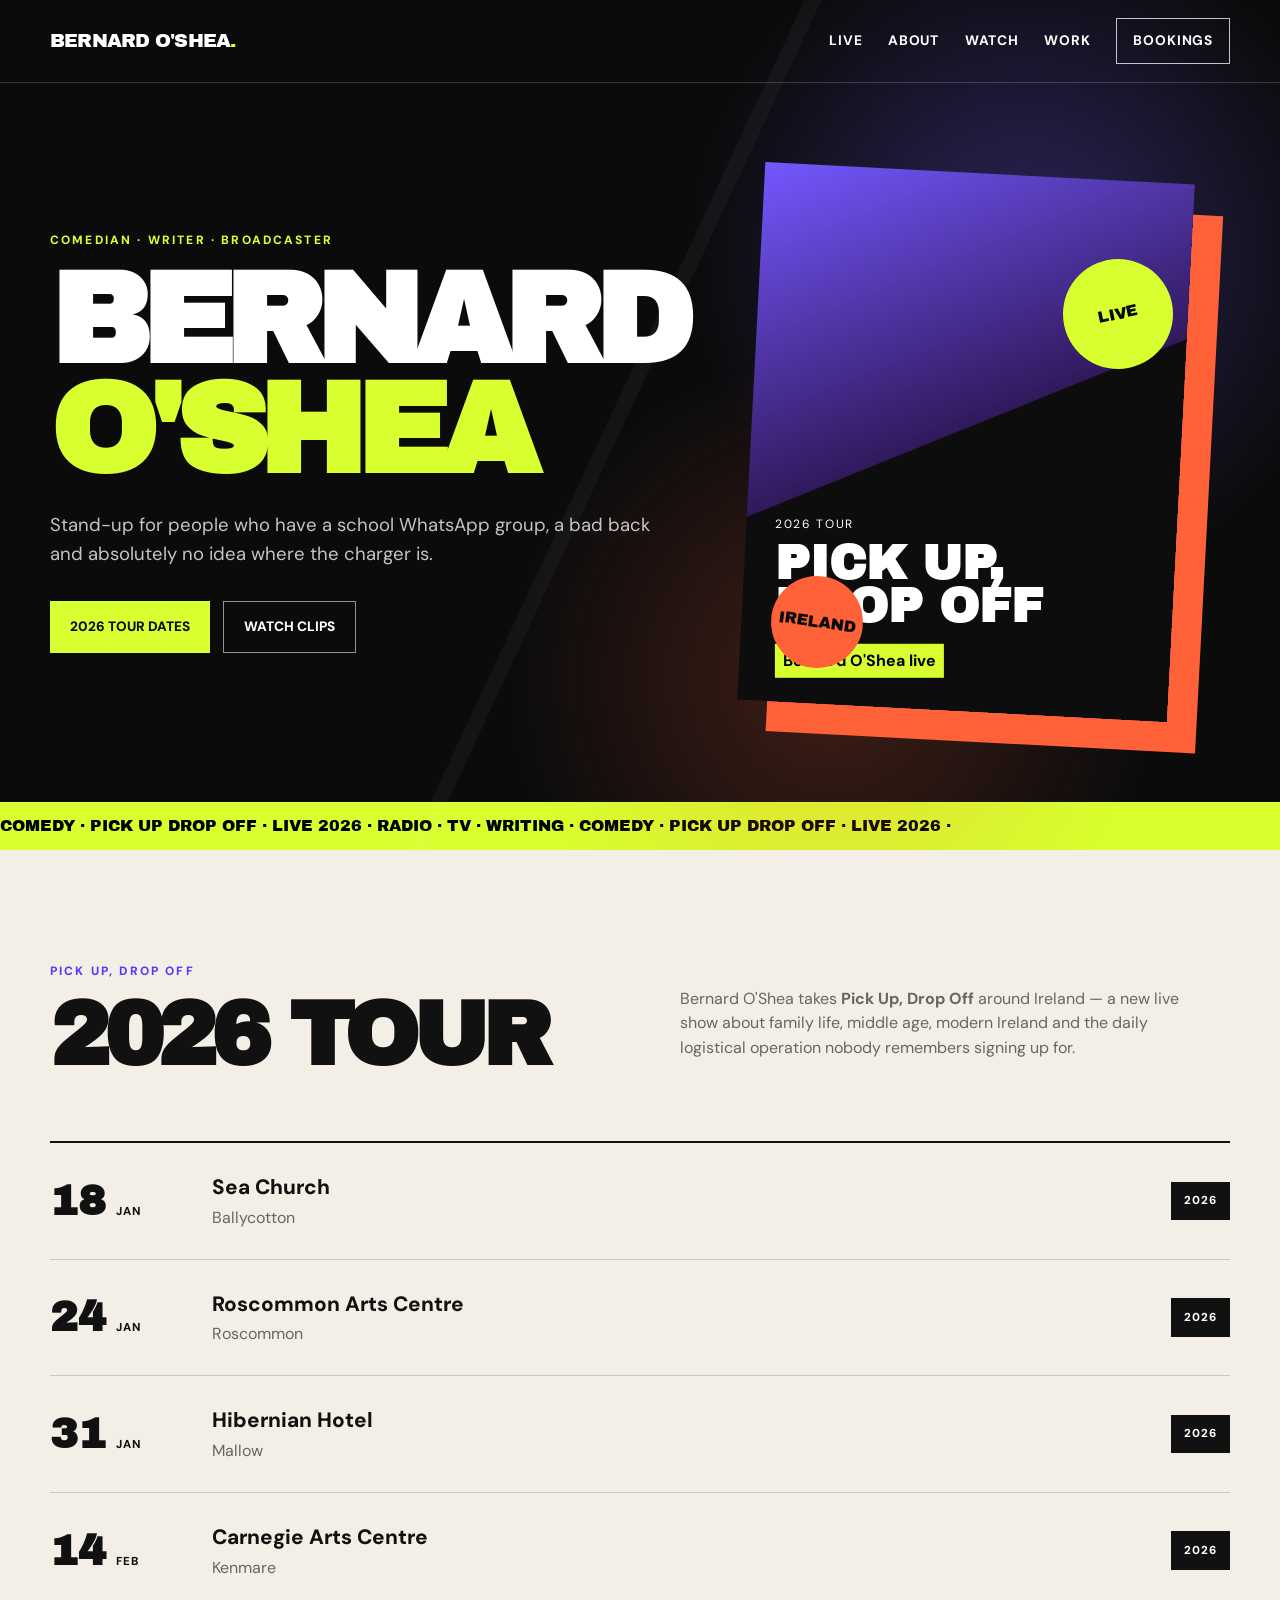
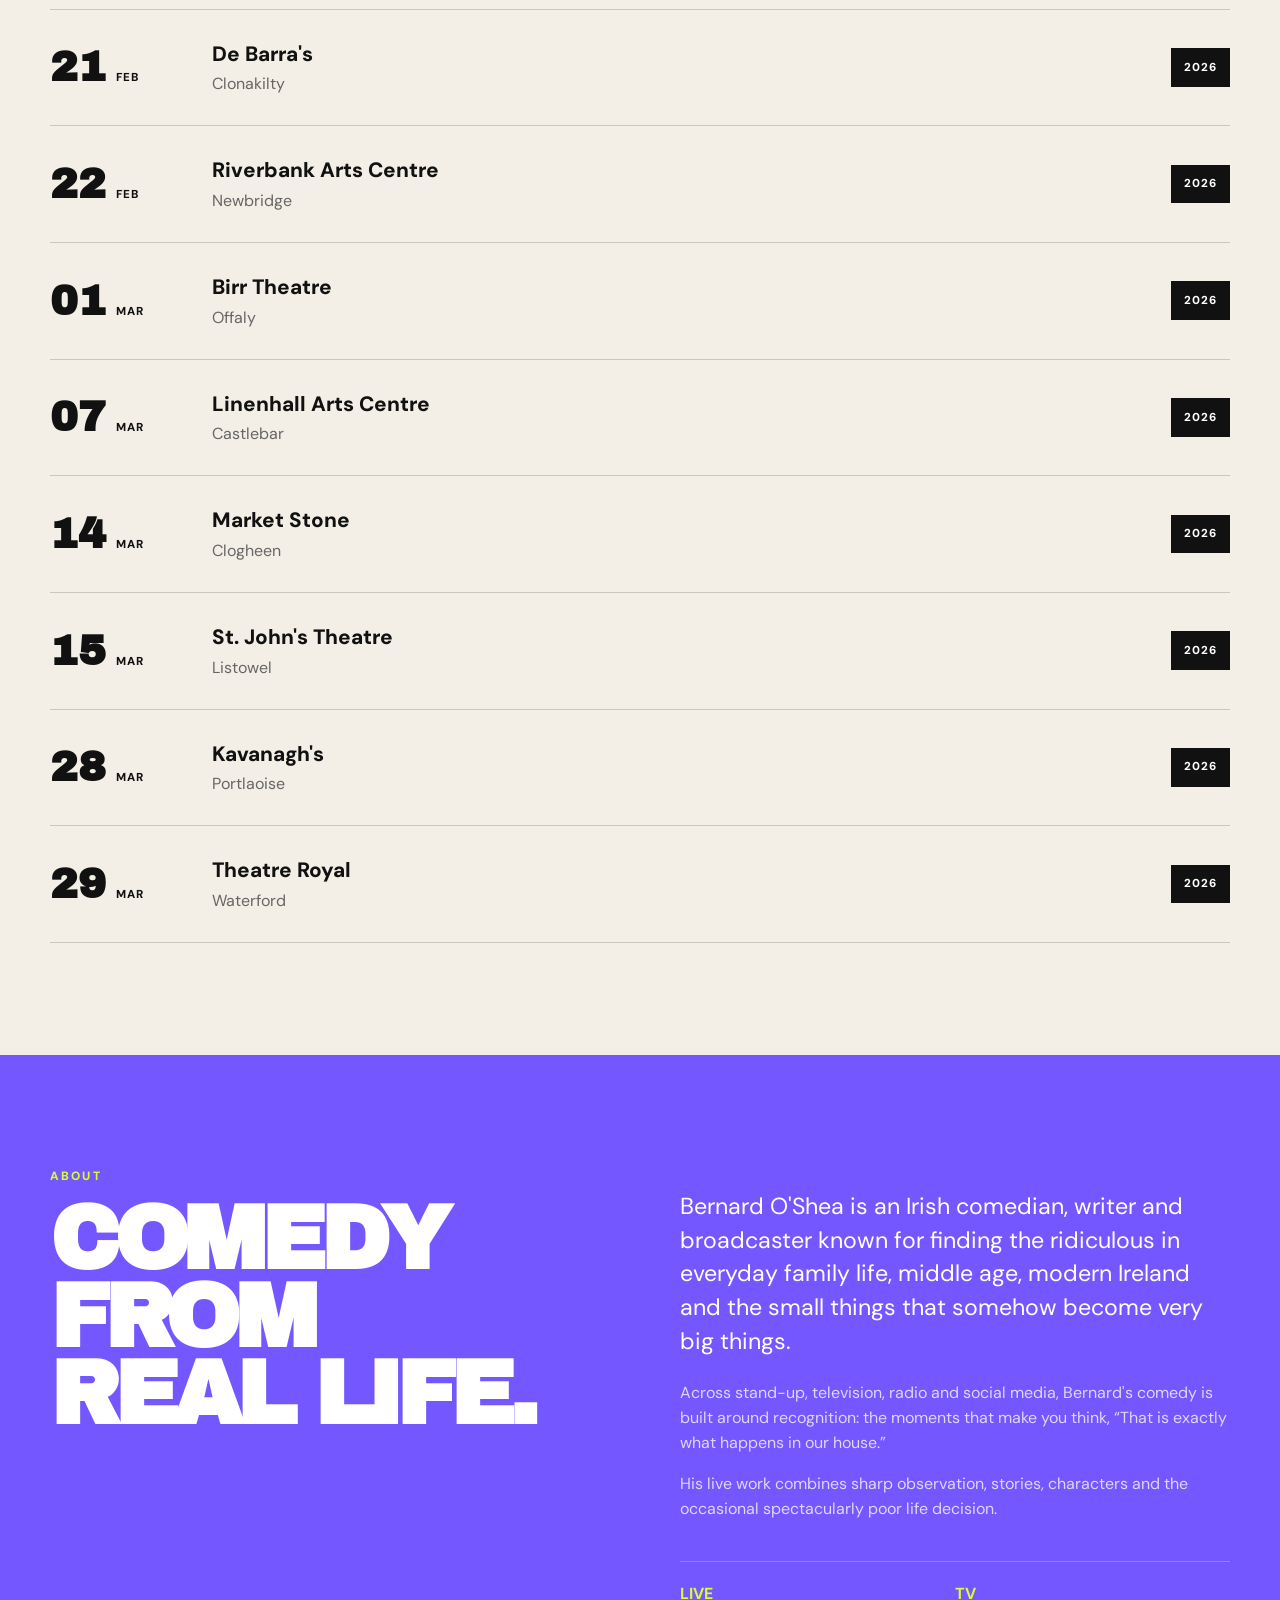
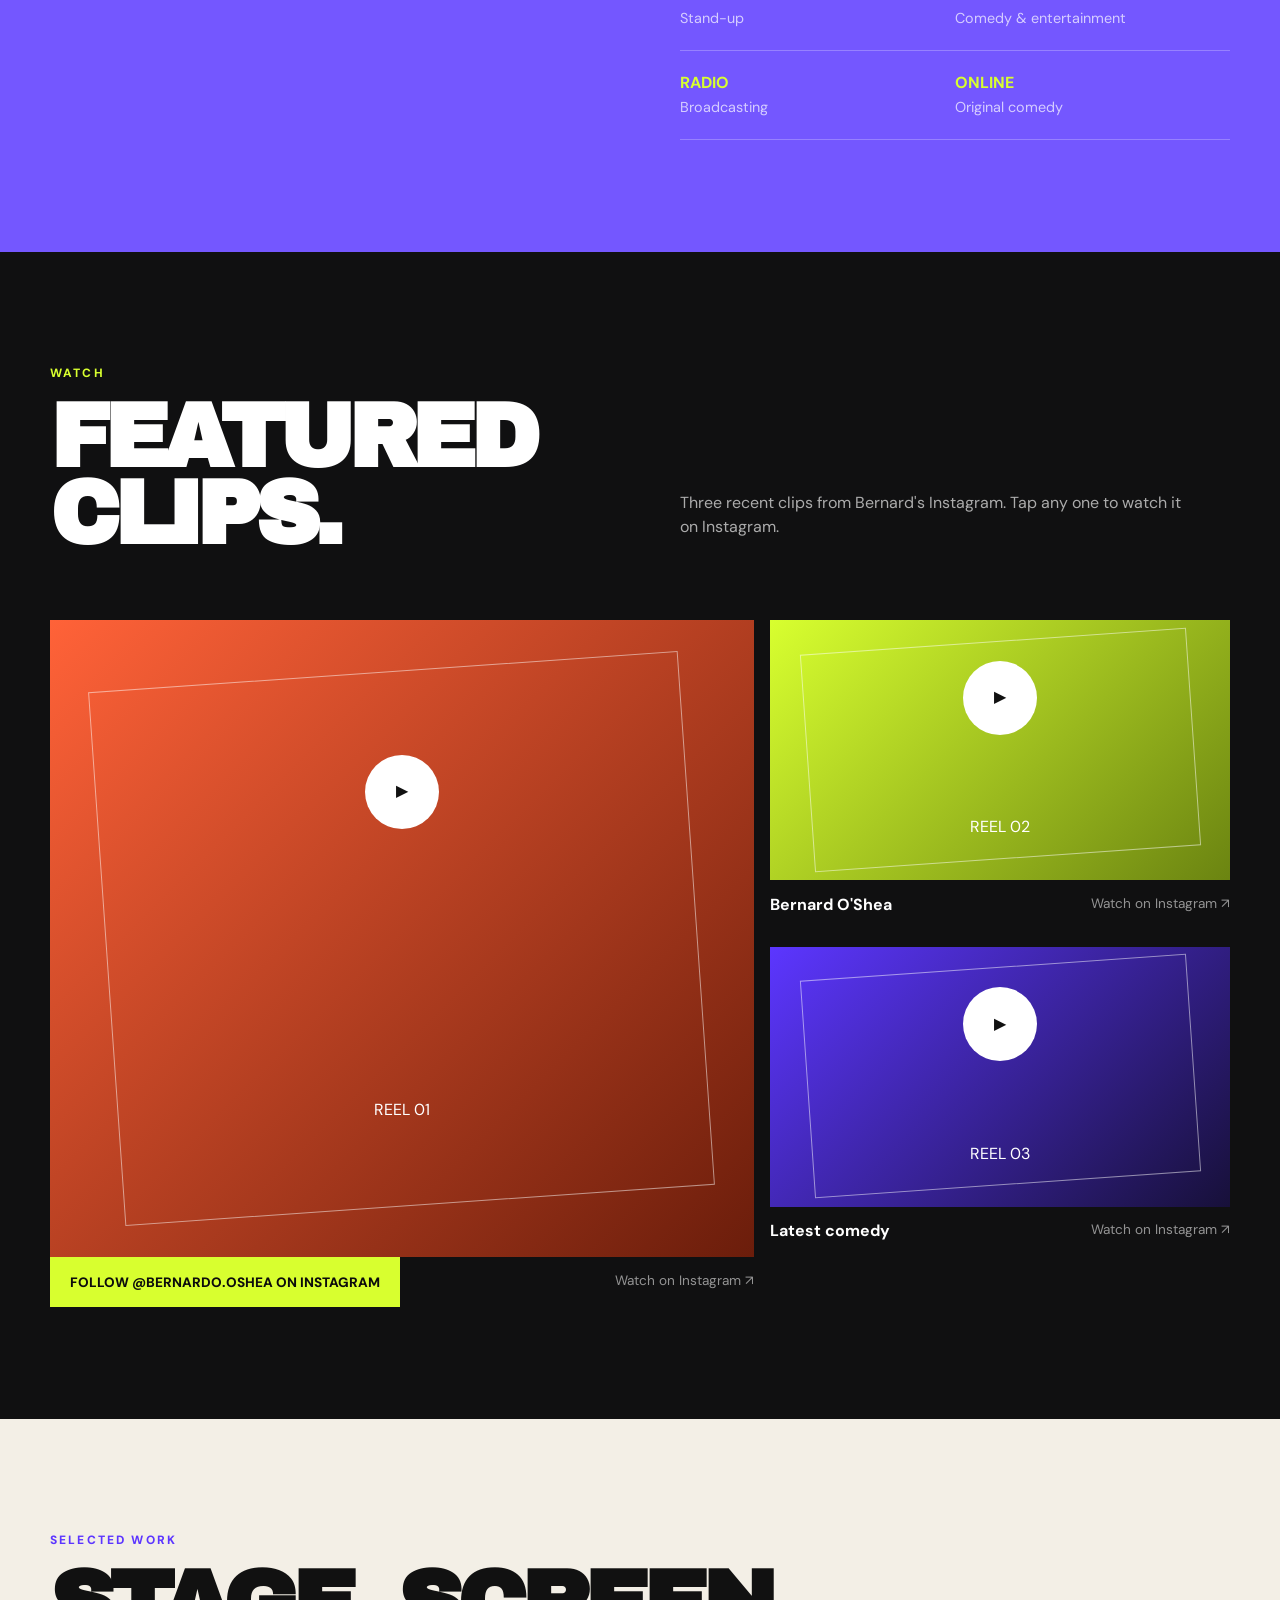
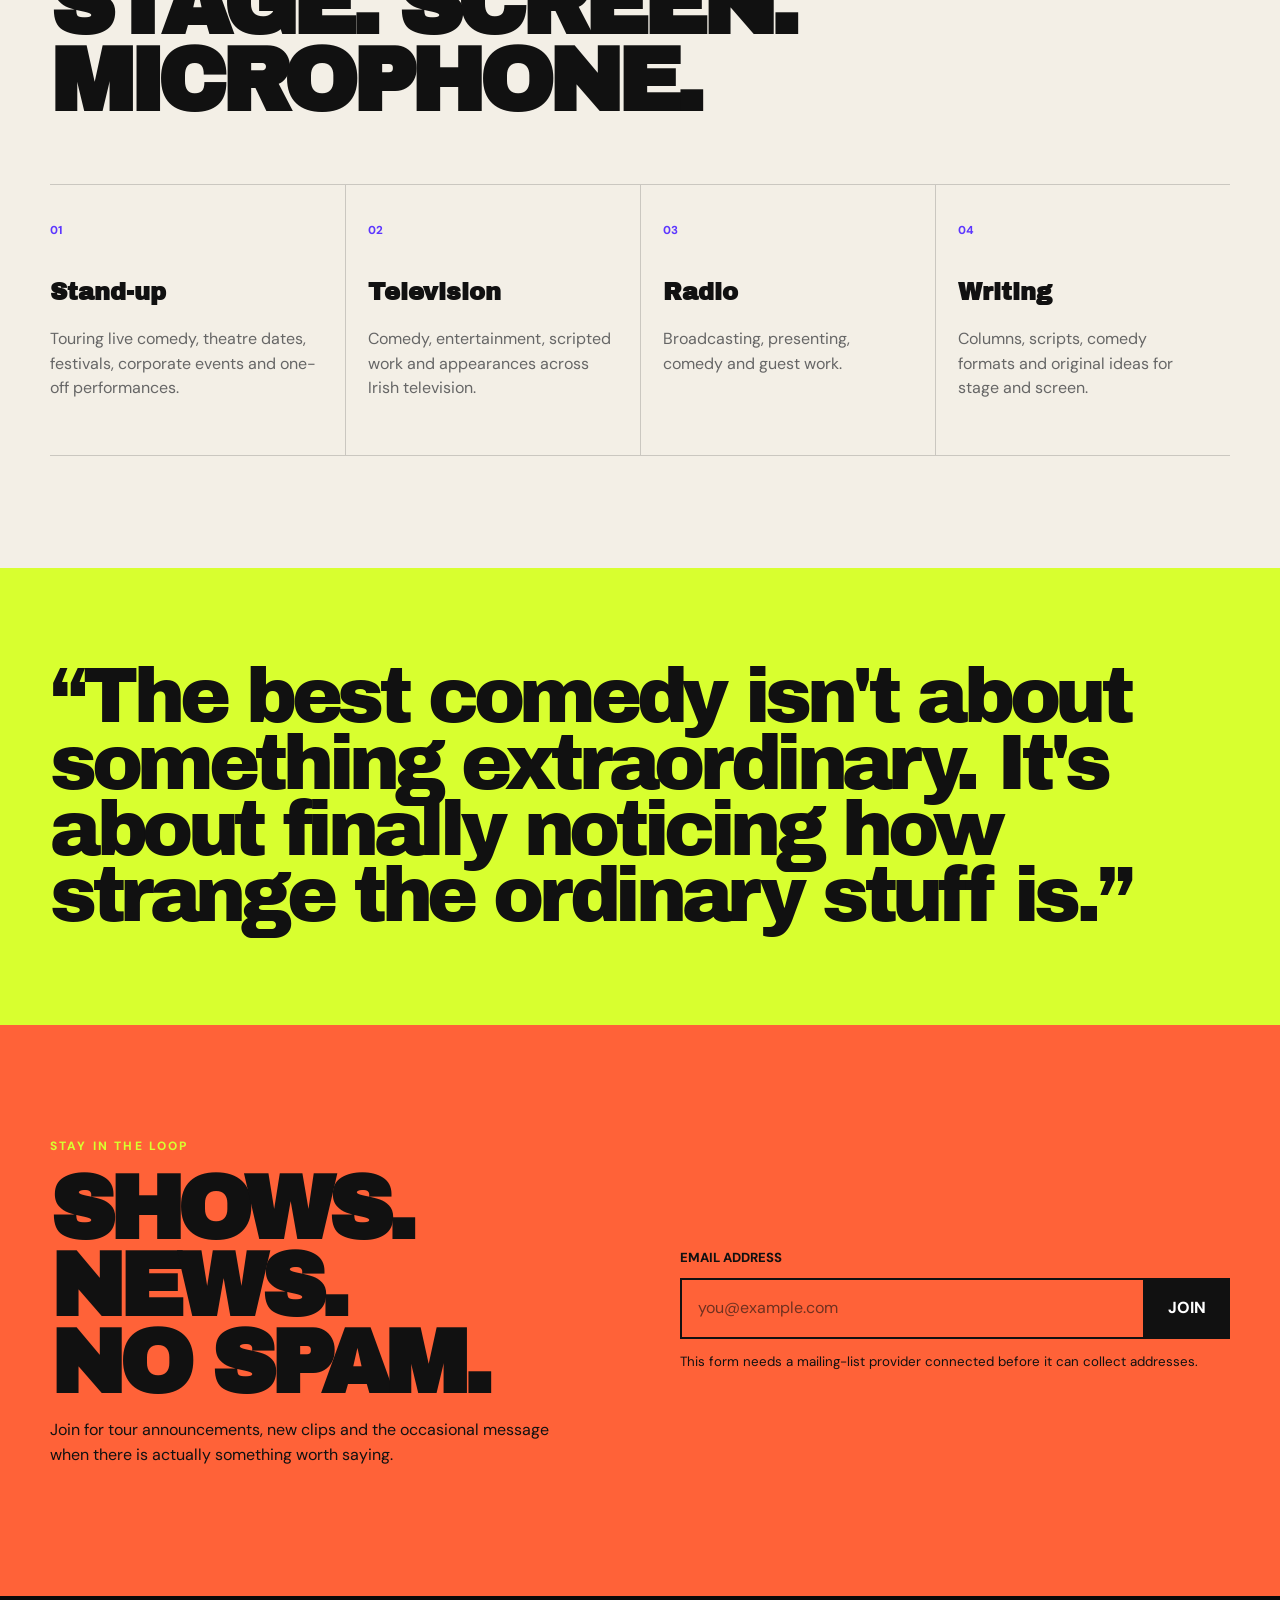
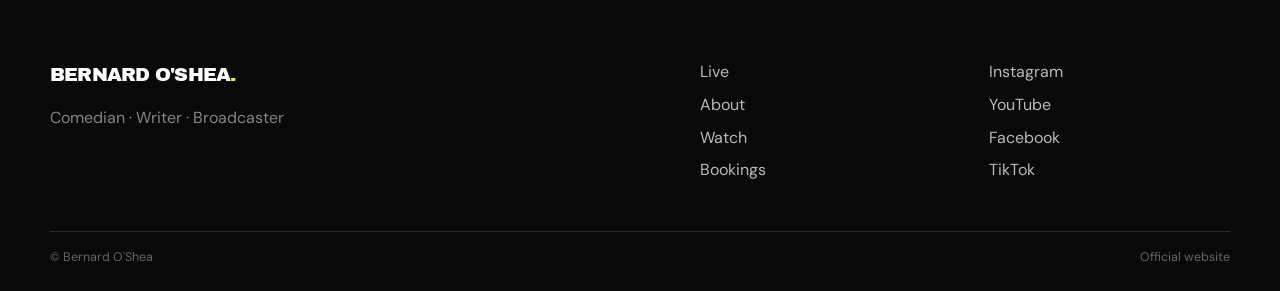
==== index.html @ 9a00ebfe "Add real 2026 tour dates and Instagram clips" ====
<!DOCTYPE html>
<html lang="en">
<head>
  <meta charset="UTF-8" />
  <meta name="viewport" content="width=device-width, initial-scale=1.0" />
  <meta name="description" content="Bernard O'Shea — Irish comedian, writer and broadcaster. Live dates, videos, news and booking information." />
  <meta name="theme-color" content="#0b0b0c" />
  <title>Bernard O'Shea | Comedian</title>
  <link rel="preconnect" href="https://fonts.googleapis.com" />
  <link rel="preconnect" href="https://fonts.gstatic.com" crossorigin />
  <link href="https://fonts.googleapis.com/css2?family=Archivo+Black&family=DM+Sans:wght@400;500;600;700&display=swap" rel="stylesheet" />
  <link rel="stylesheet" href="style.css" />
</head>
<body>
  <a class="skip-link" href="#main">Skip to content</a>
  <header class="site-header">
    <div class="wrap nav-wrap">
      <a class="logo" href="#top" aria-label="Bernard O'Shea home">BERNARD O'SHEA<span>.</span></a>
      <button class="menu-toggle" type="button" aria-expanded="false" aria-controls="main-nav">Menu</button>
      <nav id="main-nav" class="nav" aria-label="Main navigation">
        <a href="#live">Live</a><a href="#about">About</a><a href="#watch">Watch</a><a href="#work">Work</a><a class="nav-button" href="#contact">Bookings</a>
      </nav>
    </div>
  </header>

  <main id="main">
    <section id="top" class="hero">
      <div class="hero-noise" aria-hidden="true"></div>
      <div class="wrap hero-grid">
        <div class="hero-copy">
          <p class="kicker">Comedian · Writer · Broadcaster</p>
          <h1>BERNARD<br><span>O'SHEA</span></h1>
          <p class="hero-line">Stand-up for people who have a school WhatsApp group, a bad back and absolutely no idea where the charger is.</p>
          <div class="hero-actions"><a class="btn btn-primary" href="#live">2026 tour dates</a><a class="btn btn-ghost" href="#watch">Watch clips</a></div>
        </div>
        <div class="hero-art" aria-label="Pick Up, Drop Off tour feature">
          <div class="portrait-frame"><div class="portrait-copy"><span class="small">2026 TOUR</span><strong>PICK UP,<br>DROP OFF</strong><span class="scribble">Bernard O'Shea live</span></div></div>
          <div class="sticker sticker-one">LIVE</div><div class="sticker sticker-two">IRELAND</div>
        </div>
      </div>
      <div class="ticker" aria-hidden="true"><div>COMEDY · PICK UP DROP OFF · LIVE 2026 · RADIO · TV · WRITING · COMEDY · PICK UP DROP OFF · LIVE 2026 ·</div></div>
    </section>

    <section id="live" class="section live-section">
      <div class="wrap">
        <div class="section-head split"><div><p class="kicker dark">Pick Up, Drop Off</p><h2>2026 TOUR</h2></div><p>Bernard O'Shea takes <strong>Pick Up, Drop Off</strong> around Ireland — a new live show about family life, middle age, modern Ireland and the daily logistical operation nobody remembers signing up for.</p></div>
        <div class="date-list">
          <article class="date-row"><div class="date"><strong>18</strong><span>JAN</span></div><div><p class="venue">Sea Church</p><p class="city">Ballycotton</p></div><span class="status">2026</span></article>
          <article class="date-row"><div class="date"><strong>24</strong><span>JAN</span></div><div><p class="venue">Roscommon Arts Centre</p><p class="city">Roscommon</p></div><span class="status">2026</span></article>
          <article class="date-row"><div class="date"><strong>31</strong><span>JAN</span></div><div><p class="venue">Hibernian Hotel</p><p class="city">Mallow</p></div><span class="status">2026</span></article>
          <article class="date-row"><div class="date"><strong>14</strong><span>FEB</span></div><div><p class="venue">Carnegie Arts Centre</p><p class="city">Kenmare</p></div><span class="status">2026</span></article>
          <article class="date-row"><div class="date"><strong>21</strong><span>FEB</span></div><div><p class="venue">De Barra's</p><p class="city">Clonakilty</p></div><span class="status">2026</span></article>
          <article class="date-row"><div class="date"><strong>22</strong><span>FEB</span></div><div><p class="venue">Riverbank Arts Centre</p><p class="city">Newbridge</p></div><span class="status">2026</span></article>
          <article class="date-row"><div class="date"><strong>01</strong><span>MAR</span></div><div><p class="venue">Birr Theatre</p><p class="city">Offaly</p></div><span class="status">2026</span></article>
          <article class="date-row"><div class="date"><strong>07</strong><span>MAR</span></div><div><p class="venue">Linenhall Arts Centre</p><p class="city">Castlebar</p></div><span class="status">2026</span></article>
          <article class="date-row"><div class="date"><strong>14</strong><span>MAR</span></div><div><p class="venue">Market Stone</p><p class="city">Clogheen</p></div><span class="status">2026</span></article>
          <article class="date-row"><div class="date"><strong>15</strong><span>MAR</span></div><div><p class="venue">St. John's Theatre</p><p class="city">Listowel</p></div><span class="status">2026</span></article>
          <article class="date-row"><div class="date"><strong>28</strong><span>MAR</span></div><div><p class="venue">Kavanagh's</p><p class="city">Portlaoise</p></div><span class="status">2026</span></article>
          <article class="date-row"><div class="date"><strong>29</strong><span>MAR</span></div><div><p class="venue">Theatre Royal</p><p class="city">Waterford</p></div><span class="status">2026</span></article>
        </div>
      </div>
    </section>

    <section id="about" class="section about-section"><div class="wrap about-grid"><div class="about-title"><p class="kicker">About</p><h2>COMEDY FROM<br>REAL LIFE.</h2></div><div class="about-copy"><p class="lead">Bernard O'Shea is an Irish comedian, writer and broadcaster known for finding the ridiculous in everyday family life, middle age, modern Ireland and the small things that somehow become very big things.</p><p>Across stand-up, television, radio and social media, Bernard's comedy is built around recognition: the moments that make you think, “That is exactly what happens in our house.”</p><p>His live work combines sharp observation, stories, characters and the occasional spectacularly poor life decision.</p><div class="stats"><div><strong>LIVE</strong><span>Stand-up</span></div><div><strong>TV</strong><span>Comedy & entertainment</span></div><div><strong>RADIO</strong><span>Broadcasting</span></div><div><strong>ONLINE</strong><span>Original comedy</span></div></div></div></div></section>

    <section id="watch" class="section watch-section">
      <div class="wrap">
        <div class="section-head split light"><div><p class="kicker">Watch</p><h2>FEATURED<br>CLIPS.</h2></div><p>Three recent clips from Bernard's Instagram. Tap any one to watch it on Instagram.</p></div>
        <div class="video-grid">
          <a class="video-card large" href="https://www.instagram.com/reel/DLxkOPhojpv/" target="_blank" rel="noopener noreferrer"><div class="video-visual visual-one"><span class="play">▶</span><span class="reel-label">REEL 01</span></div><div class="video-meta"><strong>Featured Reel</strong><span>Watch on Instagram ↗</span></div></a>
          <a class="video-card" href="https://www.instagram.com/reel/DU5ZYtbiKxT/" target="_blank" rel="noopener noreferrer"><div class="video-visual visual-two"><span class="play">▶</span><span class="reel-label">REEL 02</span></div><div class="video-meta"><strong>Bernard O'Shea</strong><span>Watch on Instagram ↗</span></div></a>
          <a class="video-card" href="https://www.instagram.com/reel/DZW46b-oyPh/" target="_blank" rel="noopener noreferrer"><div class="video-visual visual-three"><span class="play">▶</span><span class="reel-label">REEL 03</span></div><div class="video-meta"><strong>Latest comedy</strong><span>Watch on Instagram ↗</span></div></a>
        </div>
        <div class="instagram-follow"><a class="btn btn-primary" href="https://www.instagram.com/bernardo.oshea/" target="_blank" rel="noopener noreferrer">Follow @bernardo.oshea on Instagram</a></div>
      </div>
    </section>

    <section id="work" class="section work-section"><div class="wrap"><p class="kicker dark">Selected work</p><h2 class="work-heading">STAGE. SCREEN.<br>MICROPHONE.</h2><div class="work-grid"><article><span>01</span><h3>Stand-up</h3><p>Touring live comedy, theatre dates, festivals, corporate events and one-off performances.</p></article><article><span>02</span><h3>Television</h3><p>Comedy, entertainment, scripted work and appearances across Irish television.</p></article><article><span>03</span><h3>Radio</h3><p>Broadcasting, presenting, comedy and guest work.</p></article><article><span>04</span><h3>Writing</h3><p>Columns, scripts, comedy formats and original ideas for stage and screen.</p></article></div></div></section>

    <section class="quote-section"><div class="wrap"><blockquote>“The best comedy isn't about something extraordinary. It's about finally noticing how strange the ordinary stuff is.”</blockquote></div></section>

    <section id="contact" class="section contact-section"><div class="wrap contact-grid"><div><p class="kicker">Stay in the loop</p><h2>SHOWS.<br>NEWS.<br>NO SPAM.</h2><p class="contact-copy">Join for tour announcements, new clips and the occasional message when there is actually something worth saying.</p></div><form class="signup-form" action="#" method="post"><label for="email">Email address</label><div class="email-row"><input id="email" name="email" type="email" placeholder="you@example.com" autocomplete="email" required /><button type="submit">JOIN</button></div><small>This form needs a mailing-list provider connected before it can collect addresses.</small></form></div></section>
  </main>

  <footer class="footer"><div class="wrap footer-grid"><div><a class="logo" href="#top">BERNARD O'SHEA<span>.</span></a><p>Comedian · Writer · Broadcaster</p></div><div class="footer-links"><a href="#live">Live</a><a href="#about">About</a><a href="#watch">Watch</a><a href="#contact">Bookings</a></div><div class="footer-links"><a href="https://www.instagram.com/bernardo.oshea/" target="_blank" rel="noopener noreferrer">Instagram</a><a href="#">YouTube</a><a href="#">Facebook</a><a href="#">TikTok</a></div></div><div class="wrap footer-bottom"><span>© Bernard O'Shea</span><span>Official website</span></div></footer>
  <script src="script.js"></script>
</body>
</html>
---- style.css ----
:root{--black:#0b0b0c;--off:#f3efe6;--acid:#d8ff2f;--orange:#ff6238;--purple:#7457ff;--ink:#111;--muted:#666;--line:rgba(17,17,17,.18);--wrap:min(1180px,calc(100% - 40px));}*{box-sizing:border-box}html{scroll-behavior:smooth}body{margin:0;font-family:"DM Sans",sans-serif;background:var(--off);color:var(--ink);line-height:1.55;-webkit-font-smoothing:antialiased}a{color:inherit}button,input{font:inherit}.wrap{width:var(--wrap);margin-inline:auto}.skip-link{position:fixed;left:1rem;top:1rem;background:#fff;padding:.75rem 1rem;z-index:999;transform:translateY(-200%)}.skip-link:focus{transform:none}.site-header{position:absolute;inset:0 0 auto;z-index:10;color:#fff;border-bottom:1px solid rgba(255,255,255,.18)}.nav-wrap{height:82px;display:flex;align-items:center;justify-content:space-between;gap:2rem}.logo{font-family:"Archivo Black",sans-serif;font-size:1.2rem;letter-spacing:-.04em;text-decoration:none}.logo span{color:var(--acid)}.nav{display:flex;align-items:center;gap:1.6rem}.nav a{text-decoration:none;font-size:.86rem;font-weight:700;text-transform:uppercase;letter-spacing:.06em}.nav-button{border:1px solid rgba(255,255,255,.75);padding:.72rem 1rem}.menu-toggle{display:none;background:none;border:1px solid rgba(255,255,255,.6);color:#fff;padding:.55rem .8rem}.hero{position:relative;overflow:hidden;background:var(--black);color:#fff;padding-top:82px}.hero-noise{position:absolute;inset:0;background:radial-gradient(circle at 80% 30%,rgba(116,87,255,.32),transparent 28%),radial-gradient(circle at 65% 80%,rgba(255,98,56,.22),transparent 30%),linear-gradient(115deg,transparent 0 48%,rgba(255,255,255,.035) 48% 49%,transparent 49% 100%);pointer-events:none}.hero-grid{position:relative;display:grid;grid-template-columns:1.1fr .9fr;min-height:720px;align-items:center;gap:4rem}.kicker{margin:0 0 1rem;font-size:.75rem;text-transform:uppercase;letter-spacing:.18em;font-weight:800;color:var(--acid)}.kicker.dark{color:#5c36ff}.hero h1,.section h2,.quote-section blockquote{font-family:"Archivo Black",sans-serif;line-height:.86;letter-spacing:-.07em}.hero h1{font-size:clamp(5rem,10vw,9rem);margin:.2rem 0 1.6rem}.hero h1 span{color:var(--acid)}.hero-line{max-width:650px;color:rgba(255,255,255,.76);font-size:1.16rem}.hero-actions{display:flex;gap:.8rem;margin-top:2rem}.btn{display:inline-flex;align-items:center;justify-content:center;min-height:50px;padding:.9rem 1.25rem;text-decoration:none;font-weight:800;text-transform:uppercase;font-size:.85rem}.btn-primary{background:var(--acid);color:#0c0c0c}.btn-ghost{border:1px solid rgba(255,255,255,.55)}.hero-art{position:relative;min-height:520px;display:grid;place-items:center}.portrait-frame{width:min(100%,430px);aspect-ratio:4/5;background:linear-gradient(155deg,var(--purple),#32195c 48%,#0d0d0e 48.2%);transform:rotate(3deg);box-shadow:30px 30px 0 var(--orange);display:grid;align-items:end;padding:2rem}.portrait-copy{transform:rotate(-3deg)}.portrait-copy .small{display:block;font-size:.75rem;letter-spacing:.14em;margin-bottom:.5rem}.portrait-copy strong{display:block;font-family:"Archivo Black";font-size:3rem;line-height:.9}.scribble{display:inline-block;margin-top:1rem;background:var(--acid);color:#000;padding:.3rem .5rem;font-weight:700}.sticker{position:absolute;border-radius:50%;display:grid;place-items:center;font-family:"Archivo Black";color:#0a0a0a;transform:rotate(-12deg)}.sticker-one{width:110px;aspect-ratio:1;background:var(--acid);top:16%;right:2%}.sticker-two{width:92px;aspect-ratio:1;background:var(--orange);bottom:8%;left:5%;transform:rotate(8deg)}.ticker{border-top:1px solid rgba(255,255,255,.12);overflow:hidden;white-space:nowrap;background:var(--acid);color:#000;font-family:"Archivo Black";font-size:1rem;padding:.7rem 0}.ticker div{width:max-content;animation:scroll 18s linear infinite}@keyframes scroll{to{transform:translateX(-50%)}}.section{padding:7rem 0}.section-head.split,.about-grid,.contact-grid{display:grid;grid-template-columns:1fr 1fr;gap:5rem;align-items:end}.section h2{font-size:clamp(3.4rem,7vw,6.6rem);margin:.2rem 0}.section-head>p{max-width:520px;color:var(--muted)}.date-list{border-top:2px solid #111;margin-top:4rem}.date-row{display:grid;grid-template-columns:130px 1fr auto;align-items:center;gap:2rem;padding:1.6rem 0;border-bottom:1px solid var(--line)}.date{display:flex;align-items:baseline;gap:.6rem}.date strong{font-family:"Archivo Black";font-size:2.6rem}.date span,.status{font-size:.72rem;font-weight:800;letter-spacing:.1em}.venue{font-size:1.3rem;font-weight:800;margin:0}.city{margin:.15rem 0 0;color:var(--muted)}.status{background:#111;color:#fff;padding:.65rem .8rem}.muted-row{opacity:.72}.text-arrow{font-weight:800}.about-section{background:var(--purple);color:#fff}.about-grid{align-items:start}.about-copy .lead{font-size:1.45rem;line-height:1.45}.about-copy>p:not(.lead){color:rgba(255,255,255,.76)}.stats{display:grid;grid-template-columns:1fr 1fr;margin-top:2.5rem;border-top:1px solid rgba(255,255,255,.25)}.stats div{padding:1.2rem 0;border-bottom:1px solid rgba(255,255,255,.25)}.stats strong{display:block;color:var(--acid)}.stats span{font-size:.9rem;color:rgba(255,255,255,.7)}.watch-section{background:#101011;color:#fff}.section-head.light>p{color:rgba(255,255,255,.65)}.video-grid{display:grid;grid-template-columns:1.3fr .85fr;grid-template-rows:1fr 1fr;gap:1rem;margin-top:4rem}.video-card{text-decoration:none}.video-card.large{grid-row:1/3}.video-visual{position:relative;min-height:260px;display:grid;place-items:center;overflow:hidden}.large .video-visual{height:100%;min-height:560px}.visual-one{background:linear-gradient(135deg,var(--orange),#6b1d0b)}.visual-two{background:linear-gradient(135deg,var(--acid),#6b8411)}.visual-three{background:linear-gradient(135deg,#5c36ff,#171039)}.video-visual::before{content:"";position:absolute;inset:8%;border:1px solid rgba(255,255,255,.5);transform:rotate(-4deg)}.play{position:relative;display:grid;place-items:center;width:74px;aspect-ratio:1;border-radius:50%;background:#fff;color:#111}.video-meta{display:flex;justify-content:space-between;gap:1rem;padding:.8rem 0;color:#fff}.video-meta span{color:rgba(255,255,255,.55);font-size:.85rem}.work-heading{max-width:900px}.work-grid{display:grid;grid-template-columns:repeat(4,1fr);margin-top:4rem;border-top:1px solid var(--line);border-bottom:1px solid var(--line)}.work-grid article{padding:2rem 1.4rem 2.4rem 0}.work-grid article+article{border-left:1px solid var(--line);padding-left:1.4rem}.work-grid span{font-size:.72rem;color:#5c36ff;font-weight:800}.work-grid h3{font-family:"Archivo Black";font-size:1.5rem;margin:2rem 0 .7rem}.work-grid p{color:var(--muted)}.quote-section{background:var(--acid);padding:6rem 0}.quote-section blockquote{margin:0;font-size:clamp(2.6rem,6vw,5.6rem);max-width:1100px}.contact-section{background:var(--orange);color:#111}.contact-grid{align-items:center}.contact-copy{max-width:520px}.signup-form label{display:block;font-size:.82rem;font-weight:800;text-transform:uppercase;margin-bottom:.6rem}.email-row{display:flex}.email-row input{flex:1;min-width:0;border:2px solid #111;background:transparent;padding:1rem;color:#111}.email-row input::placeholder{color:rgba(17,17,17,.6)}.email-row button{border:2px solid #111;border-left:0;background:#111;color:#fff;padding:0 1.4rem;font-weight:800}.signup-form small{display:block;margin-top:.8rem}.footer{background:#09090a;color:#fff;padding:4rem 0 1.5rem}.footer-grid{display:grid;grid-template-columns:1.5fr .6fr .6fr;gap:3rem}.footer-grid p{color:rgba(255,255,255,.5)}.footer-links{display:grid;align-content:start;gap:.5rem}.footer-links a{color:rgba(255,255,255,.72);text-decoration:none}.footer-bottom{display:flex;justify-content:space-between;margin-top:3rem;padding-top:1rem;border-top:1px solid rgba(255,255,255,.14);color:rgba(255,255,255,.38);font-size:.78rem}@media(max-width:900px){.hero-grid,.section-head.split,.about-grid,.contact-grid{grid-template-columns:1fr;gap:2rem}.hero-grid{padding:6rem 0 4rem}.hero-art{min-height:450px}.nav a:not(.nav-button){display:none}.video-grid{grid-template-columns:1fr;grid-template-rows:auto}.video-card.large{grid-row:auto}.large .video-visual{min-height:420px}.work-grid{grid-template-columns:1fr 1fr}.date-row{grid-template-columns:110px 1fr}.date-row .status,.date-row .text-arrow{grid-column:2}.footer-grid{grid-template-columns:1fr 1fr}}@media(max-width:620px){:root{--wrap:min(100% - 28px,1180px)}.nav{display:none;position:absolute;top:82px;left:0;right:0;background:#111;padding:1rem 14px;flex-direction:column;align-items:stretch}.nav.open{display:flex}.nav a:not(.nav-button){display:block}.menu-toggle{display:block}.hero h1{font-size:clamp(4rem,20vw,6rem)}.portrait-frame{width:86%}.section{padding:5rem 0}.date-row{grid-template-columns:1fr;gap:.5rem}.date-row .status,.date-row .text-arrow{grid-column:auto;justify-self:start}.video-grid,.work-grid,.footer-grid{grid-template-columns:1fr}.work-grid article+article{border-left:0;border-top:1px solid var(--line);padding-left:0}.email-row{flex-direction:column}.email-row button{border-left:2px solid #111;border-top:0;min-height:52px}.footer-bottom{gap:.8rem;flex-direction:column}}@media(prefers-reduced-motion:reduce){html{scroll-behavior:auto}.ticker div{animation:none}*{transition:none!important}}
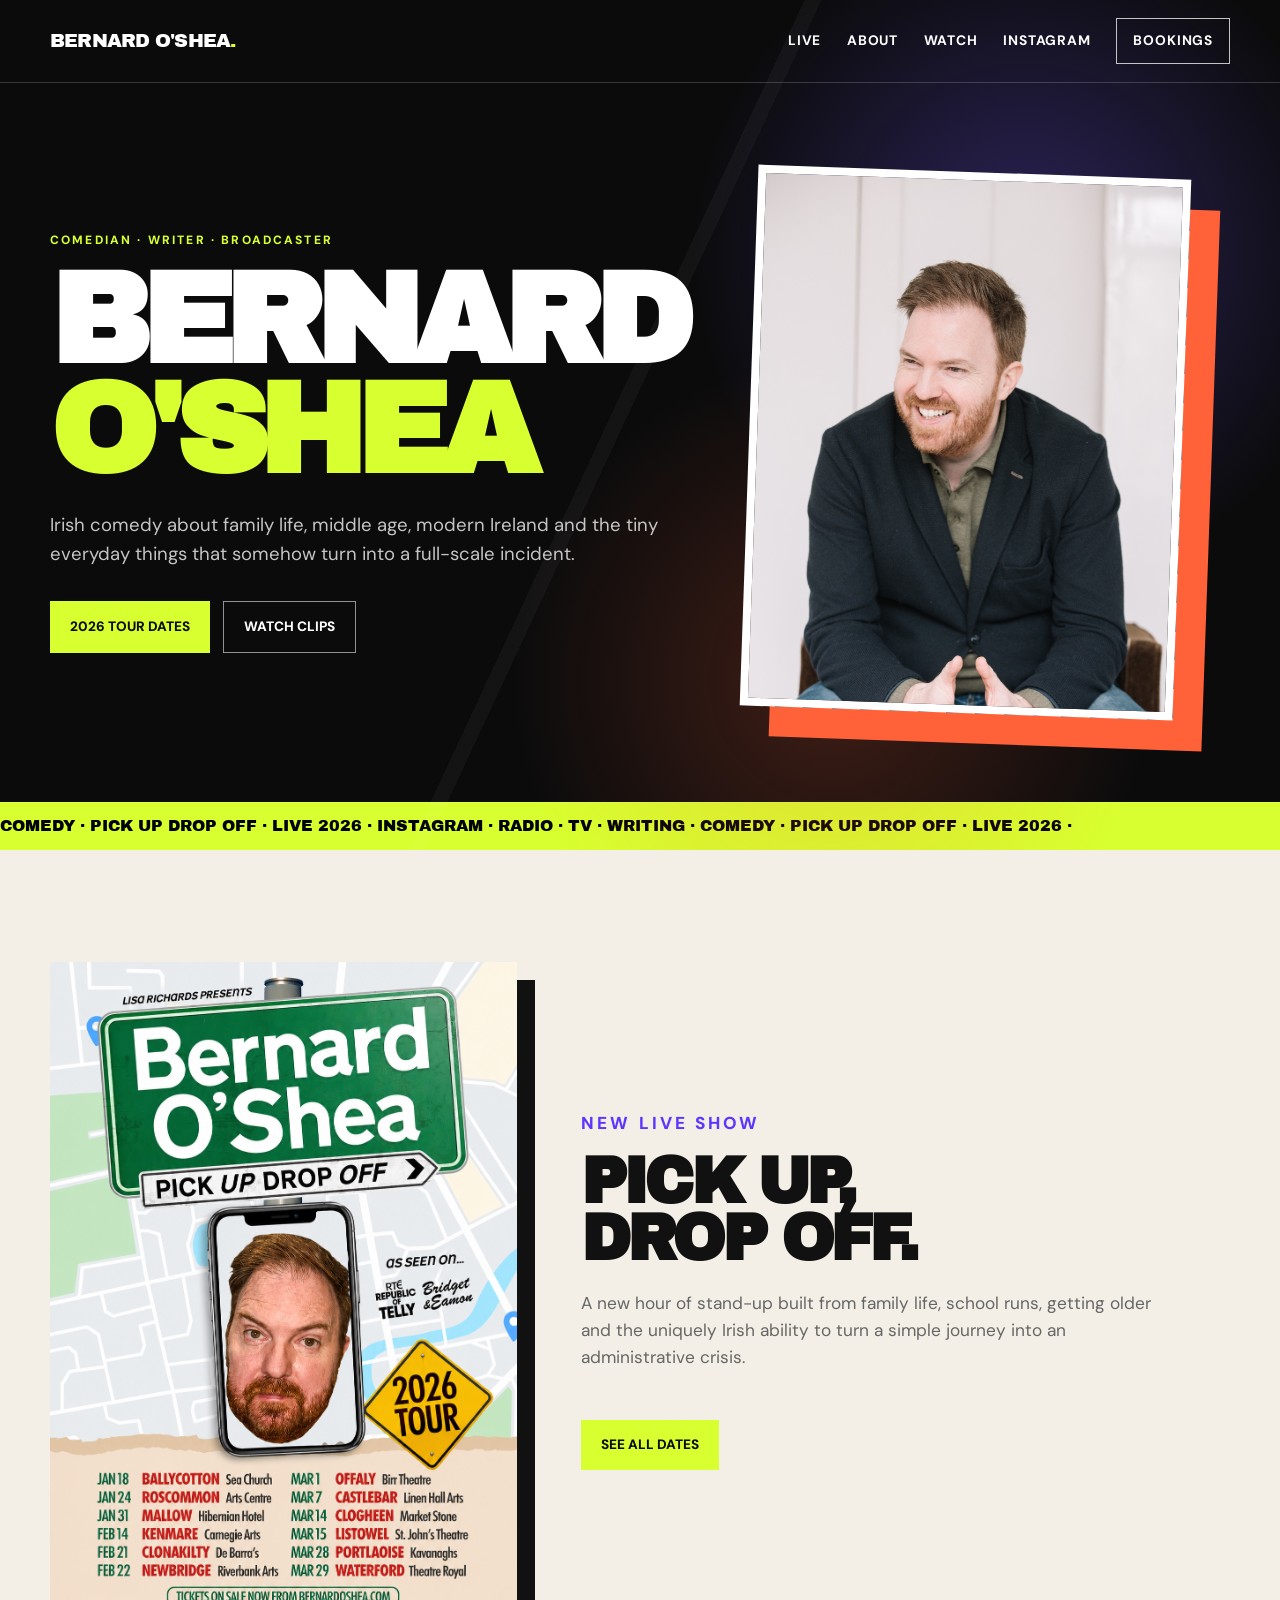
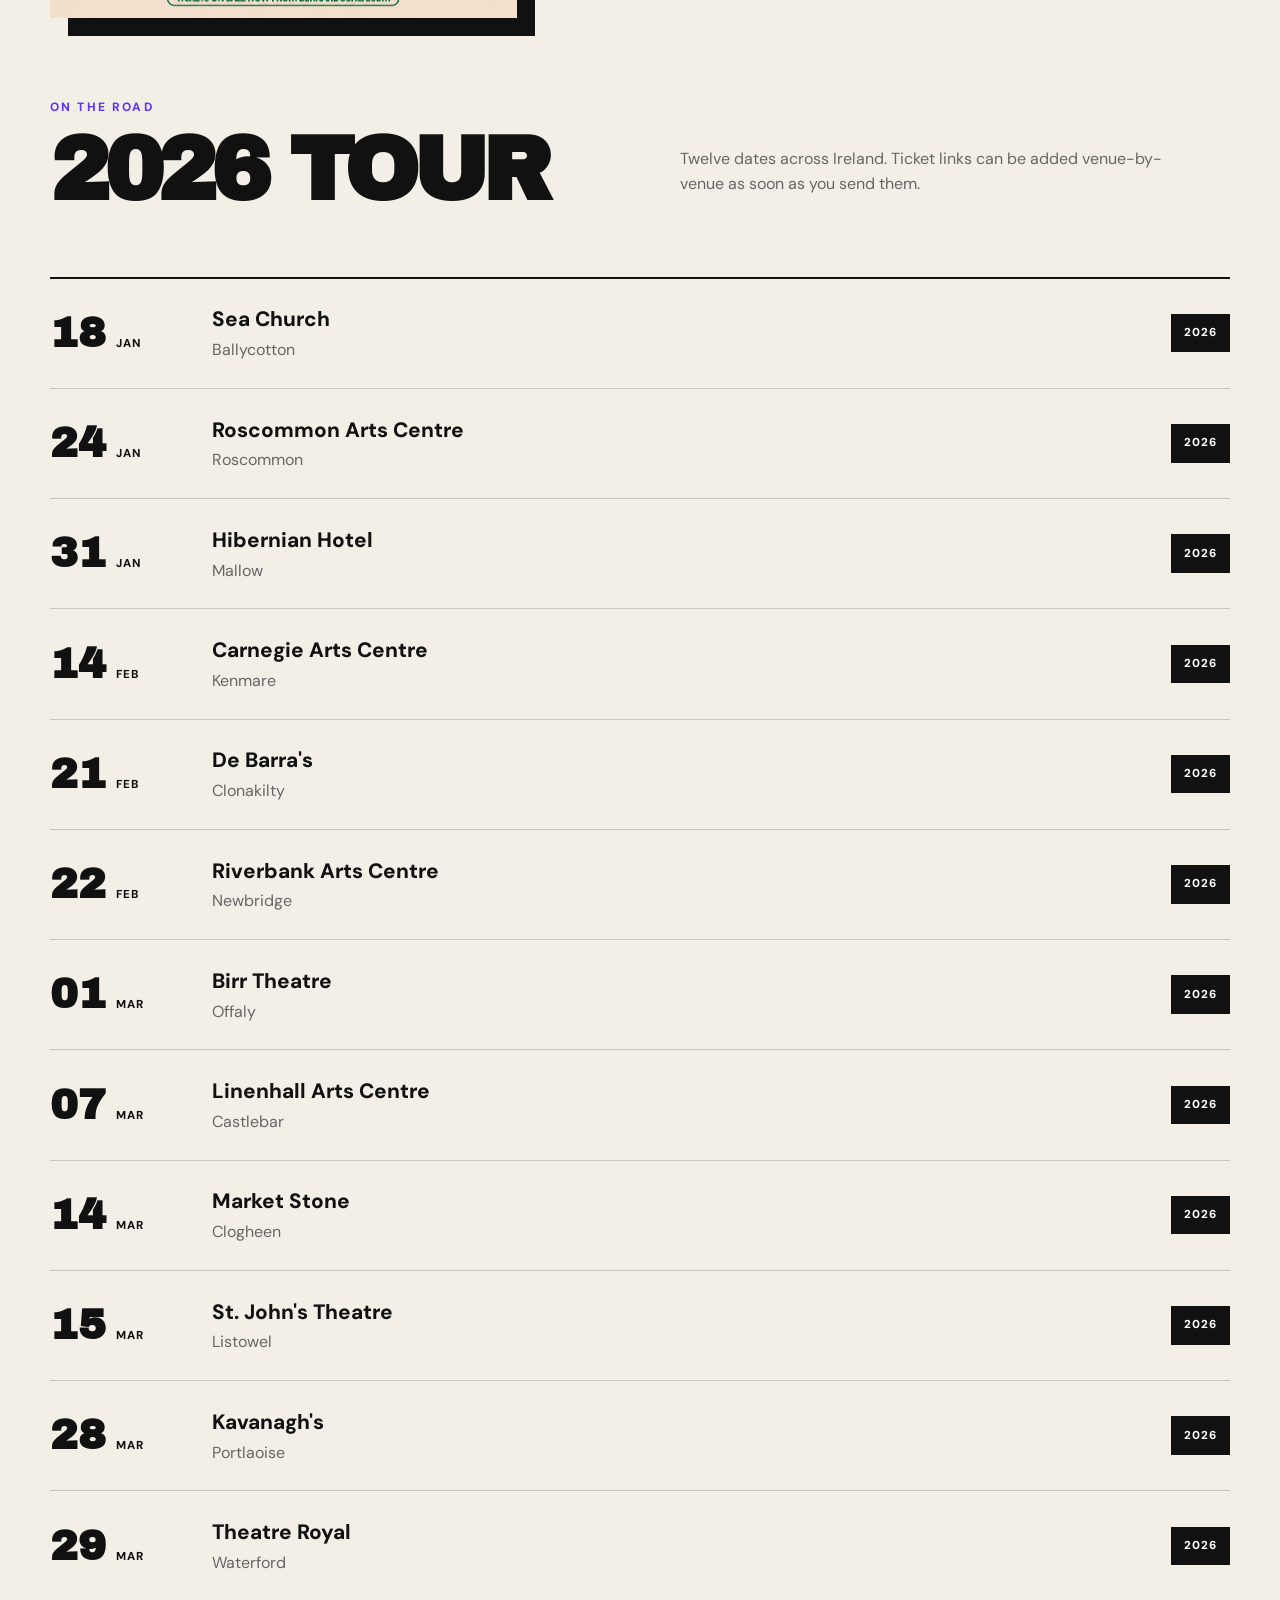
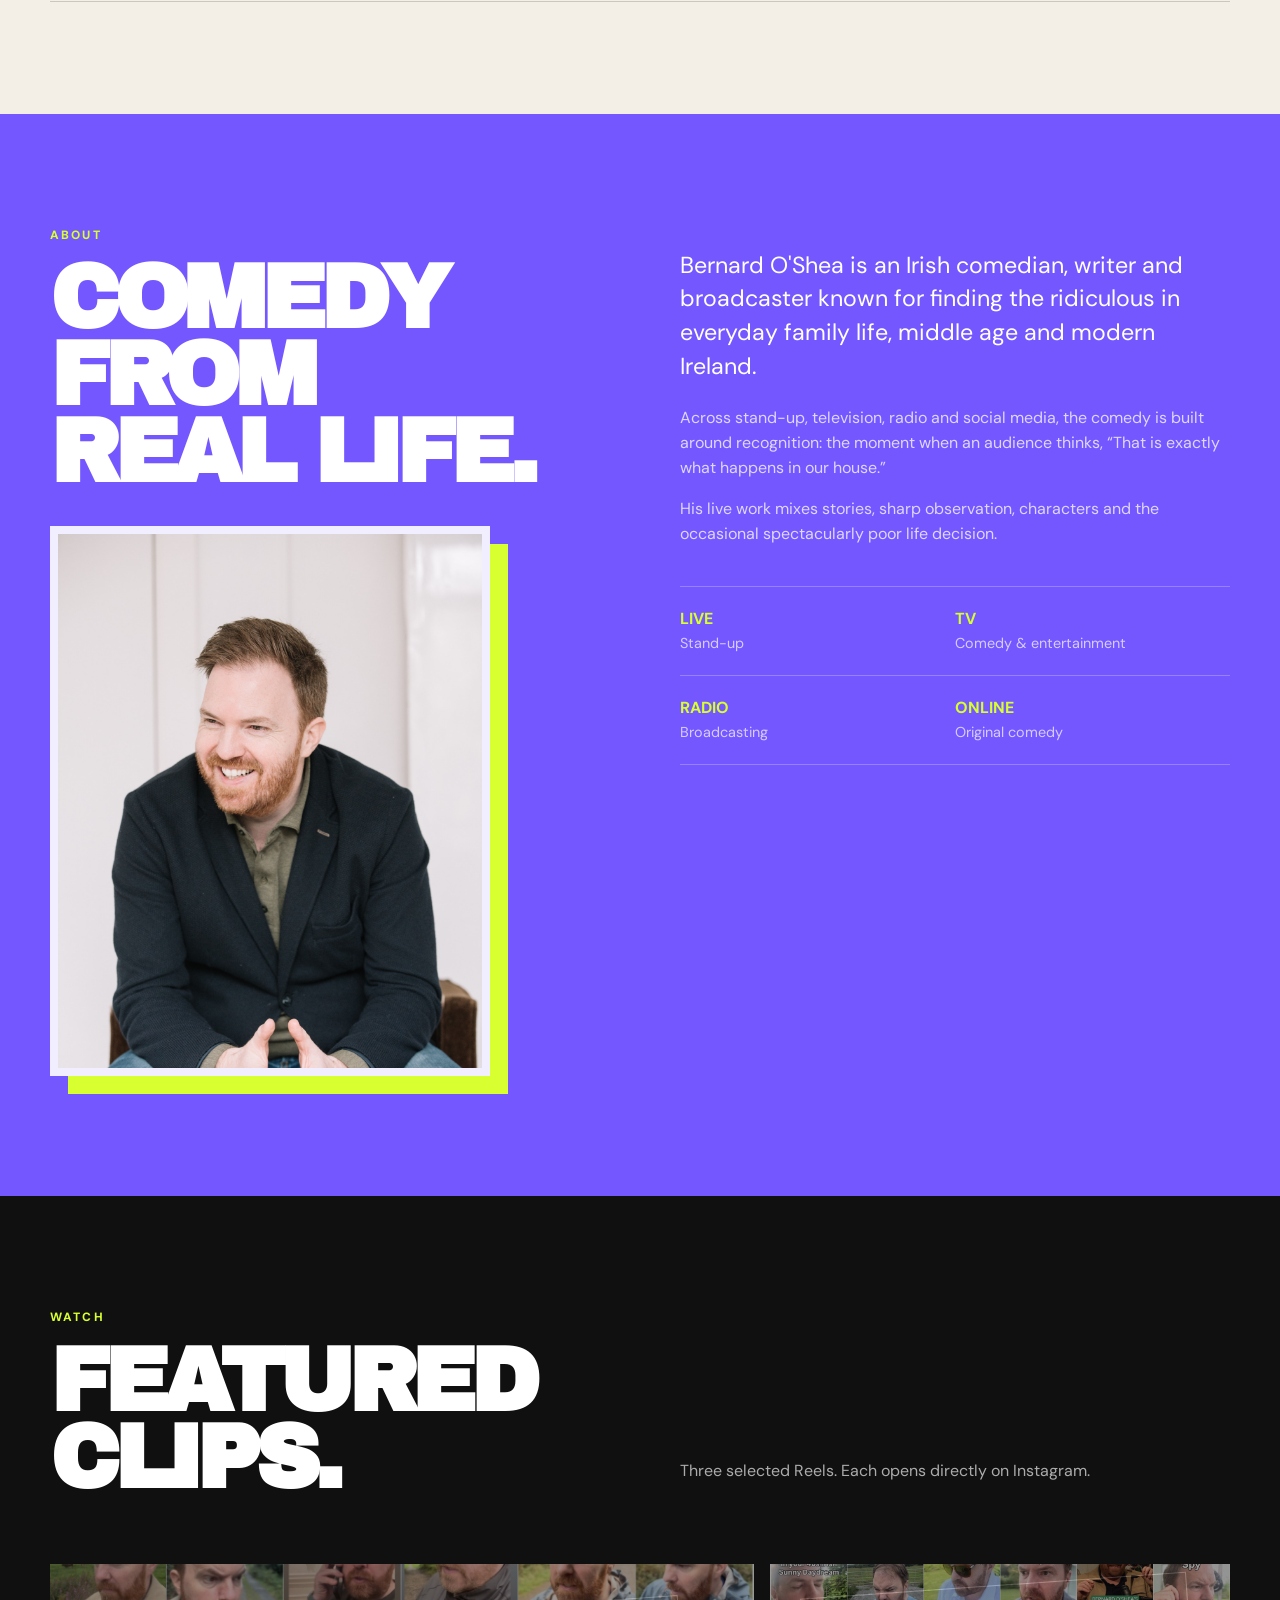
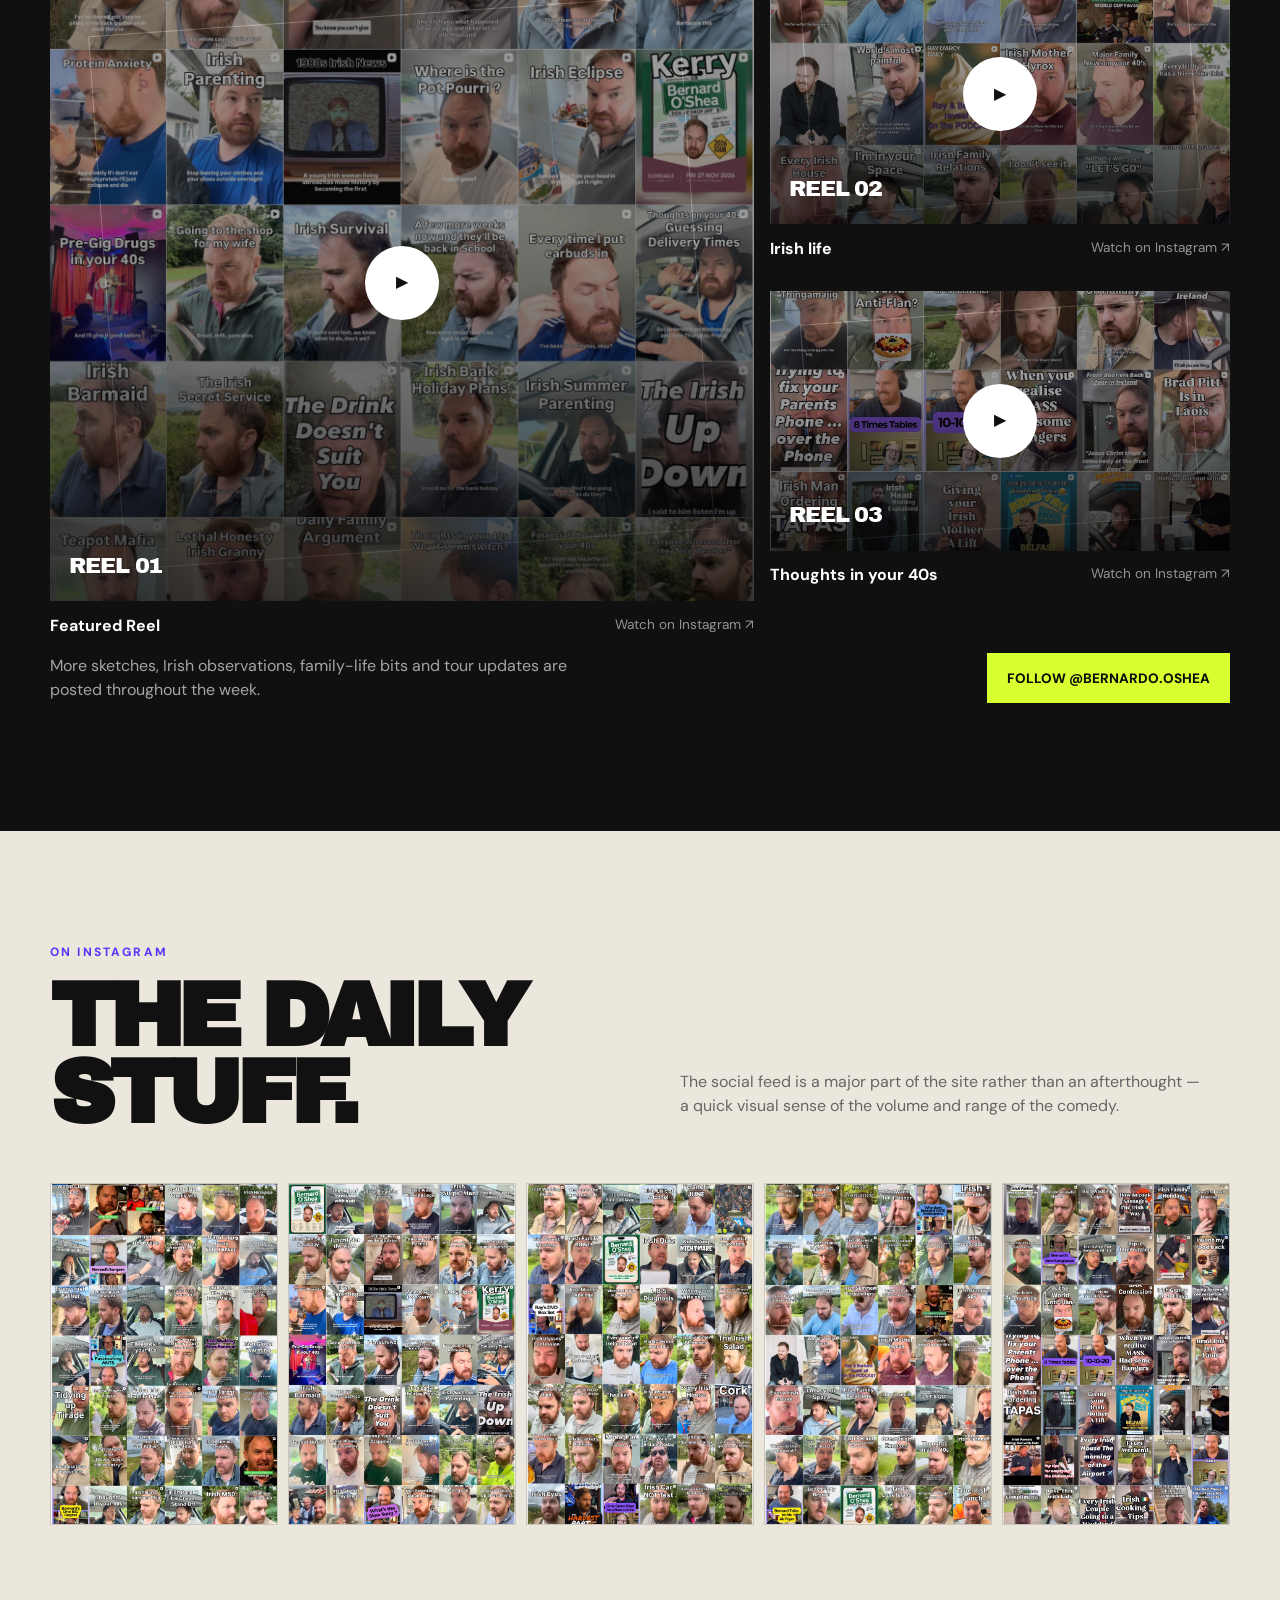
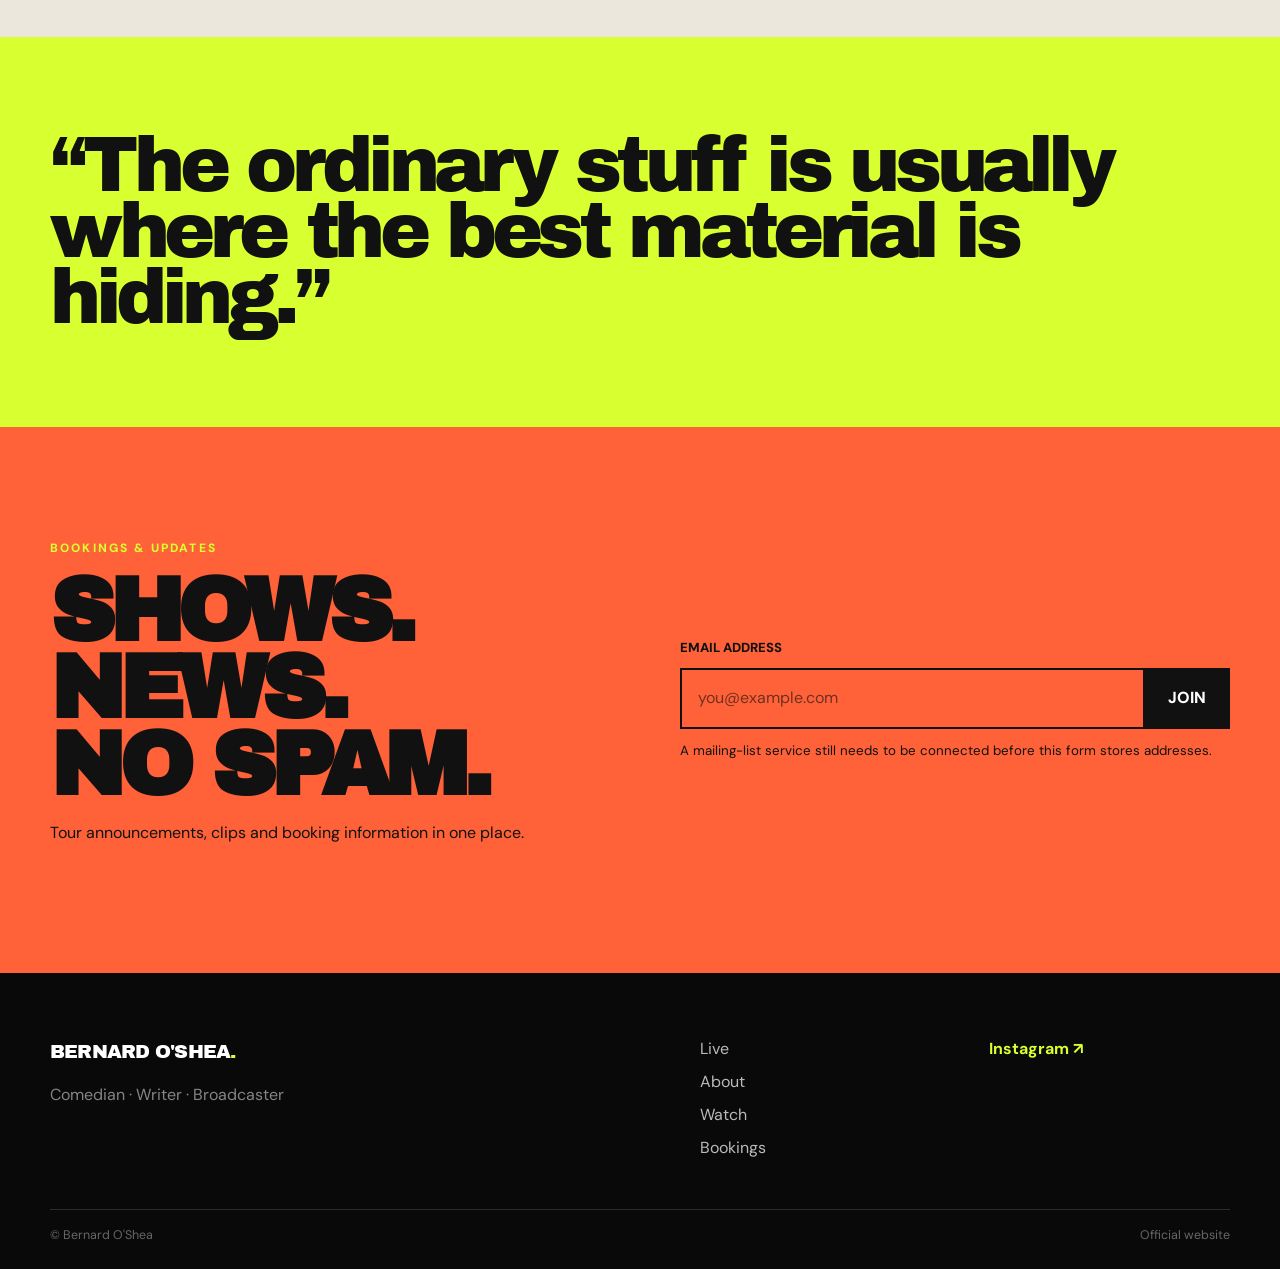
==== commit 59a82a8a: "Add real portrait, tour artwork and Instagram imagery" ====
--- a/index.html
+++ b/index.html
@@ -1,88 +1,103 @@
 <!DOCTYPE html>
 <html lang="en">
 <head>
-  <meta charset="UTF-8" />
-  <meta name="viewport" content="width=device-width, initial-scale=1.0" />
-  <meta name="description" content="Bernard O'Shea — Irish comedian, writer and broadcaster. Live dates, videos, news and booking information." />
-  <meta name="theme-color" content="#0b0b0c" />
+  <meta charset="UTF-8">
+  <meta name="viewport" content="width=device-width, initial-scale=1.0">
+  <meta name="description" content="Bernard O'Shea — Irish comedian, writer and broadcaster. Live dates, videos, tour news and booking information.">
+  <meta name="theme-color" content="#09090a">
   <title>Bernard O'Shea | Comedian</title>
-  <link rel="preconnect" href="https://fonts.googleapis.com" />
-  <link rel="preconnect" href="https://fonts.gstatic.com" crossorigin />
-  <link href="https://fonts.googleapis.com/css2?family=Archivo+Black&family=DM+Sans:wght@400;500;600;700&display=swap" rel="stylesheet" />
-  <link rel="stylesheet" href="style.css" />
+  <link rel="preconnect" href="https://fonts.googleapis.com">
+  <link rel="preconnect" href="https://fonts.gstatic.com" crossorigin>
+  <link href="https://fonts.googleapis.com/css2?family=Archivo+Black&family=DM+Sans:wght@400;500;600;700&display=swap" rel="stylesheet">
+  <link rel="stylesheet" href="style.css">
+  <style>
+    .hero-photo{width:min(100%,470px);aspect-ratio:4/5;object-fit:cover;object-position:center 28%;display:block;box-shadow:30px 30px 0 var(--orange);transform:rotate(2deg);border:8px solid #fff}.hero-art{overflow:visible}.tour-feature{display:grid;grid-template-columns:minmax(260px,.72fr) 1fr;gap:4rem;align-items:center;margin-bottom:5rem}.tour-poster{width:100%;max-width:470px;margin:auto;display:block;box-shadow:18px 18px 0 #111}.tour-copy h3{font-family:"Archivo Black";font-size:clamp(2.5rem,5vw,5rem);line-height:.9;letter-spacing:-.06em;margin:.5rem 0 1.4rem}.tour-copy p{font-size:1.08rem;color:var(--muted);max-width:580px}.social-wall{background:#ece7dd}.social-wall-grid{display:grid;grid-template-columns:repeat(5,1fr);gap:.65rem;margin-top:3rem}.social-wall-grid img{display:block;width:100%;aspect-ratio:2/3;object-fit:cover;object-position:top;border:1px solid rgba(17,17,17,.15);transition:transform .2s ease}.social-wall-grid a:hover img{transform:translateY(-5px)}.about-photo{margin-top:2rem;width:100%;max-width:440px;aspect-ratio:4/5;object-fit:cover;object-position:center 28%;border:8px solid rgba(255,255,255,.9);box-shadow:18px 18px 0 var(--acid)}.reel-card-image{position:absolute;inset:0;width:100%;height:100%;object-fit:cover;opacity:.62;filter:saturate(.85)}.video-visual{isolation:isolate}.video-visual::after{content:"";position:absolute;inset:0;background:linear-gradient(to top,rgba(0,0,0,.65),rgba(0,0,0,.05) 60%);z-index:0}.video-visual .play,.video-visual .reel-label{z-index:2}.instagram-follow{display:flex;justify-content:space-between;align-items:center;gap:1rem;flex-wrap:wrap}.instagram-note{color:rgba(255,255,255,.62);max-width:530px}.live-section .btn{margin-top:2rem}.footer-social{font-weight:700;color:var(--acid)!important}.section-anchor{scroll-margin-top:20px}@media(max-width:900px){.tour-feature{grid-template-columns:1fr;gap:2.5rem}.social-wall-grid{grid-template-columns:repeat(3,1fr)}.hero-photo{max-width:420px}}@media(max-width:620px){.social-wall-grid{grid-template-columns:repeat(2,1fr)}.social-wall-grid a:last-child{grid-column:1/-1;width:50%;justify-self:center}.hero-photo{width:82%;box-shadow:18px 18px 0 var(--orange)}}
+  </style>
 </head>
 <body>
-  <a class="skip-link" href="#main">Skip to content</a>
-  <header class="site-header">
-    <div class="wrap nav-wrap">
-      <a class="logo" href="#top" aria-label="Bernard O'Shea home">BERNARD O'SHEA<span>.</span></a>
-      <button class="menu-toggle" type="button" aria-expanded="false" aria-controls="main-nav">Menu</button>
-      <nav id="main-nav" class="nav" aria-label="Main navigation">
-        <a href="#live">Live</a><a href="#about">About</a><a href="#watch">Watch</a><a href="#work">Work</a><a class="nav-button" href="#contact">Bookings</a>
-      </nav>
+<a class="skip-link" href="#main">Skip to content</a>
+<header class="site-header">
+  <div class="wrap nav-wrap">
+    <a class="logo" href="#top">BERNARD O'SHEA<span>.</span></a>
+    <button class="menu-toggle" type="button" aria-expanded="false" aria-controls="main-nav">Menu</button>
+    <nav id="main-nav" class="nav" aria-label="Main navigation"><a href="#live">Live</a><a href="#about">About</a><a href="#watch">Watch</a><a href="#instagram">Instagram</a><a class="nav-button" href="#contact">Bookings</a></nav>
+  </div>
+</header>
+<main id="main">
+  <section id="top" class="hero section-anchor">
+    <div class="hero-noise" aria-hidden="true"></div>
+    <div class="wrap hero-grid">
+      <div class="hero-copy">
+        <p class="kicker">Comedian · Writer · Broadcaster</p>
+        <h1>BERNARD<br><span>O'SHEA</span></h1>
+        <p class="hero-line">Irish comedy about family life, middle age, modern Ireland and the tiny everyday things that somehow turn into a full-scale incident.</p>
+        <div class="hero-actions"><a class="btn btn-primary" href="#live">2026 tour dates</a><a class="btn btn-ghost" href="#watch">Watch clips</a></div>
+      </div>
+      <div class="hero-art"><img class="hero-photo" src="image.jpeg" alt="Bernard O'Shea smiling in a dark jacket"></div>
     </div>
-  </header>
+    <div class="ticker" aria-hidden="true"><div>COMEDY · PICK UP DROP OFF · LIVE 2026 · INSTAGRAM · RADIO · TV · WRITING · COMEDY · PICK UP DROP OFF · LIVE 2026 ·</div></div>
+  </section>
 
-  <main id="main">
-    <section id="top" class="hero">
-      <div class="hero-noise" aria-hidden="true"></div>
-      <div class="wrap hero-grid">
-        <div class="hero-copy">
-          <p class="kicker">Comedian · Writer · Broadcaster</p>
-          <h1>BERNARD<br><span>O'SHEA</span></h1>
-          <p class="hero-line">Stand-up for people who have a school WhatsApp group, a bad back and absolutely no idea where the charger is.</p>
-          <div class="hero-actions"><a class="btn btn-primary" href="#live">2026 tour dates</a><a class="btn btn-ghost" href="#watch">Watch clips</a></div>
-        </div>
-        <div class="hero-art" aria-label="Pick Up, Drop Off tour feature">
-          <div class="portrait-frame"><div class="portrait-copy"><span class="small">2026 TOUR</span><strong>PICK UP,<br>DROP OFF</strong><span class="scribble">Bernard O'Shea live</span></div></div>
-          <div class="sticker sticker-one">LIVE</div><div class="sticker sticker-two">IRELAND</div>
-        </div>
+  <section id="live" class="section live-section section-anchor">
+    <div class="wrap">
+      <div class="tour-feature">
+        <img class="tour-poster" src="image.png" alt="Bernard O'Shea Pick Up Drop Off 2026 tour poster">
+        <div class="tour-copy"><p class="kicker dark">New live show</p><h3>PICK UP,<br>DROP OFF.</h3><p>A new hour of stand-up built from family life, school runs, getting older and the uniquely Irish ability to turn a simple journey into an administrative crisis.</p><a class="btn btn-primary" href="#dates">See all dates</a></div>
       </div>
-      <div class="ticker" aria-hidden="true"><div>COMEDY · PICK UP DROP OFF · LIVE 2026 · RADIO · TV · WRITING · COMEDY · PICK UP DROP OFF · LIVE 2026 ·</div></div>
-    </section>
+      <div id="dates" class="section-head split"><div><p class="kicker dark">On the road</p><h2>2026 TOUR</h2></div><p>Twelve dates across Ireland. Ticket links can be added venue-by-venue as soon as you send them.</p></div>
+      <div class="date-list">
+        <article class="date-row"><div class="date"><strong>18</strong><span>JAN</span></div><div><p class="venue">Sea Church</p><p class="city">Ballycotton</p></div><span class="status">2026</span></article>
+        <article class="date-row"><div class="date"><strong>24</strong><span>JAN</span></div><div><p class="venue">Roscommon Arts Centre</p><p class="city">Roscommon</p></div><span class="status">2026</span></article>
+        <article class="date-row"><div class="date"><strong>31</strong><span>JAN</span></div><div><p class="venue">Hibernian Hotel</p><p class="city">Mallow</p></div><span class="status">2026</span></article>
+        <article class="date-row"><div class="date"><strong>14</strong><span>FEB</span></div><div><p class="venue">Carnegie Arts Centre</p><p class="city">Kenmare</p></div><span class="status">2026</span></article>
+        <article class="date-row"><div class="date"><strong>21</strong><span>FEB</span></div><div><p class="venue">De Barra's</p><p class="city">Clonakilty</p></div><span class="status">2026</span></article>
+        <article class="date-row"><div class="date"><strong>22</strong><span>FEB</span></div><div><p class="venue">Riverbank Arts Centre</p><p class="city">Newbridge</p></div><span class="status">2026</span></article>
+        <article class="date-row"><div class="date"><strong>01</strong><span>MAR</span></div><div><p class="venue">Birr Theatre</p><p class="city">Offaly</p></div><span class="status">2026</span></article>
+        <article class="date-row"><div class="date"><strong>07</strong><span>MAR</span></div><div><p class="venue">Linenhall Arts Centre</p><p class="city">Castlebar</p></div><span class="status">2026</span></article>
+        <article class="date-row"><div class="date"><strong>14</strong><span>MAR</span></div><div><p class="venue">Market Stone</p><p class="city">Clogheen</p></div><span class="status">2026</span></article>
+        <article class="date-row"><div class="date"><strong>15</strong><span>MAR</span></div><div><p class="venue">St. John's Theatre</p><p class="city">Listowel</p></div><span class="status">2026</span></article>
+        <article class="date-row"><div class="date"><strong>28</strong><span>MAR</span></div><div><p class="venue">Kavanagh's</p><p class="city">Portlaoise</p></div><span class="status">2026</span></article>
+        <article class="date-row"><div class="date"><strong>29</strong><span>MAR</span></div><div><p class="venue">Theatre Royal</p><p class="city">Waterford</p></div><span class="status">2026</span></article>
+      </div>
+    </div>
+  </section>
 
-    <section id="live" class="section live-section">
-      <div class="wrap">
-        <div class="section-head split"><div><p class="kicker dark">Pick Up, Drop Off</p><h2>2026 TOUR</h2></div><p>Bernard O'Shea takes <strong>Pick Up, Drop Off</strong> around Ireland — a new live show about family life, middle age, modern Ireland and the daily logistical operation nobody remembers signing up for.</p></div>
-        <div class="date-list">
-          <article class="date-row"><div class="date"><strong>18</strong><span>JAN</span></div><div><p class="venue">Sea Church</p><p class="city">Ballycotton</p></div><span class="status">2026</span></article>
-          <article class="date-row"><div class="date"><strong>24</strong><span>JAN</span></div><div><p class="venue">Roscommon Arts Centre</p><p class="city">Roscommon</p></div><span class="status">2026</span></article>
-          <article class="date-row"><div class="date"><strong>31</strong><span>JAN</span></div><div><p class="venue">Hibernian Hotel</p><p class="city">Mallow</p></div><span class="status">2026</span></article>
-          <article class="date-row"><div class="date"><strong>14</strong><span>FEB</span></div><div><p class="venue">Carnegie Arts Centre</p><p class="city">Kenmare</p></div><span class="status">2026</span></article>
-          <article class="date-row"><div class="date"><strong>21</strong><span>FEB</span></div><div><p class="venue">De Barra's</p><p class="city">Clonakilty</p></div><span class="status">2026</span></article>
-          <article class="date-row"><div class="date"><strong>22</strong><span>FEB</span></div><div><p class="venue">Riverbank Arts Centre</p><p class="city">Newbridge</p></div><span class="status">2026</span></article>
-          <article class="date-row"><div class="date"><strong>01</strong><span>MAR</span></div><div><p class="venue">Birr Theatre</p><p class="city">Offaly</p></div><span class="status">2026</span></article>
-          <article class="date-row"><div class="date"><strong>07</strong><span>MAR</span></div><div><p class="venue">Linenhall Arts Centre</p><p class="city">Castlebar</p></div><span class="status">2026</span></article>
-          <article class="date-row"><div class="date"><strong>14</strong><span>MAR</span></div><div><p class="venue">Market Stone</p><p class="city">Clogheen</p></div><span class="status">2026</span></article>
-          <article class="date-row"><div class="date"><strong>15</strong><span>MAR</span></div><div><p class="venue">St. John's Theatre</p><p class="city">Listowel</p></div><span class="status">2026</span></article>
-          <article class="date-row"><div class="date"><strong>28</strong><span>MAR</span></div><div><p class="venue">Kavanagh's</p><p class="city">Portlaoise</p></div><span class="status">2026</span></article>
-          <article class="date-row"><div class="date"><strong>29</strong><span>MAR</span></div><div><p class="venue">Theatre Royal</p><p class="city">Waterford</p></div><span class="status">2026</span></article>
-        </div>
+  <section id="about" class="section about-section section-anchor">
+    <div class="wrap about-grid">
+      <div class="about-title"><p class="kicker">About</p><h2>COMEDY FROM<br>REAL LIFE.</h2><img class="about-photo" src="image.jpeg" alt="Portrait of Bernard O'Shea"></div>
+      <div class="about-copy"><p class="lead">Bernard O'Shea is an Irish comedian, writer and broadcaster known for finding the ridiculous in everyday family life, middle age and modern Ireland.</p><p>Across stand-up, television, radio and social media, the comedy is built around recognition: the moment when an audience thinks, “That is exactly what happens in our house.”</p><p>His live work mixes stories, sharp observation, characters and the occasional spectacularly poor life decision.</p><div class="stats"><div><strong>LIVE</strong><span>Stand-up</span></div><div><strong>TV</strong><span>Comedy & entertainment</span></div><div><strong>RADIO</strong><span>Broadcasting</span></div><div><strong>ONLINE</strong><span>Original comedy</span></div></div></div>
+    </div>
+  </section>
+
+  <section id="watch" class="section watch-section section-anchor">
+    <div class="wrap">
+      <div class="section-head split light"><div><p class="kicker">Watch</p><h2>FEATURED<br>CLIPS.</h2></div><p>Three selected Reels. Each opens directly on Instagram.</p></div>
+      <div class="video-grid">
+        <a class="video-card large" href="https://www.instagram.com/reel/DLxkOPhojpv/" target="_blank" rel="noopener noreferrer"><div class="video-visual"><img class="reel-card-image" src="Image 25-08-2026 at 19.07.jpg" alt="Instagram comedy grid preview"><span class="play">▶</span><span class="reel-label">REEL 01</span></div><div class="video-meta"><strong>Featured Reel</strong><span>Watch on Instagram ↗</span></div></a>
+        <a class="video-card" href="https://www.instagram.com/reel/DU5ZYtbiKxT/" target="_blank" rel="noopener noreferrer"><div class="video-visual"><img class="reel-card-image" src="Image 25-08-2026 at 19.08.jpg" alt="Instagram comedy grid preview"><span class="play">▶</span><span class="reel-label">REEL 02</span></div><div class="video-meta"><strong>Irish life</strong><span>Watch on Instagram ↗</span></div></a>
+        <a class="video-card" href="https://www.instagram.com/reel/DZW46b-oyPh/" target="_blank" rel="noopener noreferrer"><div class="video-visual"><img class="reel-card-image" src="Image 25-08-2026 at 19.09.jpg" alt="Instagram comedy grid preview"><span class="play">▶</span><span class="reel-label">REEL 03</span></div><div class="video-meta"><strong>Thoughts in your 40s</strong><span>Watch on Instagram ↗</span></div></a>
       </div>
-    </section>
+      <div class="instagram-follow"><p class="instagram-note">More sketches, Irish observations, family-life bits and tour updates are posted throughout the week.</p><a class="btn btn-primary" href="https://www.instagram.com/bernardo.oshea/" target="_blank" rel="noopener noreferrer">Follow @bernardo.oshea</a></div>
+    </div>
+  </section>
 
-    <section id="about" class="section about-section"><div class="wrap about-grid"><div class="about-title"><p class="kicker">About</p><h2>COMEDY FROM<br>REAL LIFE.</h2></div><div class="about-copy"><p class="lead">Bernard O'Shea is an Irish comedian, writer and broadcaster known for finding the ridiculous in everyday family life, middle age, modern Ireland and the small things that somehow become very big things.</p><p>Across stand-up, television, radio and social media, Bernard's comedy is built around recognition: the moments that make you think, “That is exactly what happens in our house.”</p><p>His live work combines sharp observation, stories, characters and the occasional spectacularly poor life decision.</p><div class="stats"><div><strong>LIVE</strong><span>Stand-up</span></div><div><strong>TV</strong><span>Comedy & entertainment</span></div><div><strong>RADIO</strong><span>Broadcasting</span></div><div><strong>ONLINE</strong><span>Original comedy</span></div></div></div></div></section>
+  <section id="instagram" class="section social-wall section-anchor">
+    <div class="wrap"><div class="section-head split"><div><p class="kicker dark">On Instagram</p><h2>THE DAILY<br>STUFF.</h2></div><p>The social feed is a major part of the site rather than an afterthought — a quick visual sense of the volume and range of the comedy.</p></div>
+      <div class="social-wall-grid">
+        <a href="https://www.instagram.com/bernardo.oshea/" target="_blank" rel="noopener noreferrer"><img src="Image 25-08-2026 at 19.07 (1).jpg" alt="Bernard O'Shea Instagram posts"></a>
+        <a href="https://www.instagram.com/bernardo.oshea/" target="_blank" rel="noopener noreferrer"><img src="Image 25-08-2026 at 19.07.jpg" alt="Bernard O'Shea Instagram posts"></a>
+        <a href="https://www.instagram.com/bernardo.oshea/" target="_blank" rel="noopener noreferrer"><img src="Image 25-08-2026 at 19.08 (1).jpg" alt="Bernard O'Shea Instagram posts"></a>
+        <a href="https://www.instagram.com/bernardo.oshea/" target="_blank" rel="noopener noreferrer"><img src="Image 25-08-2026 at 19.08.jpg" alt="Bernard O'Shea Instagram posts"></a>
+        <a href="https://www.instagram.com/bernardo.oshea/" target="_blank" rel="noopener noreferrer"><img src="Image 25-08-2026 at 19.09.jpg" alt="Bernard O'Shea Instagram posts"></a>
+      </div>
+    </div>
+  </section>
 
-    <section id="watch" class="section watch-section">
-      <div class="wrap">
-        <div class="section-head split light"><div><p class="kicker">Watch</p><h2>FEATURED<br>CLIPS.</h2></div><p>Three recent clips from Bernard's Instagram. Tap any one to watch it on Instagram.</p></div>
-        <div class="video-grid">
-          <a class="video-card large" href="https://www.instagram.com/reel/DLxkOPhojpv/" target="_blank" rel="noopener noreferrer"><div class="video-visual visual-one"><span class="play">▶</span><span class="reel-label">REEL 01</span></div><div class="video-meta"><strong>Featured Reel</strong><span>Watch on Instagram ↗</span></div></a>
-          <a class="video-card" href="https://www.instagram.com/reel/DU5ZYtbiKxT/" target="_blank" rel="noopener noreferrer"><div class="video-visual visual-two"><span class="play">▶</span><span class="reel-label">REEL 02</span></div><div class="video-meta"><strong>Bernard O'Shea</strong><span>Watch on Instagram ↗</span></div></a>
-          <a class="video-card" href="https://www.instagram.com/reel/DZW46b-oyPh/" target="_blank" rel="noopener noreferrer"><div class="video-visual visual-three"><span class="play">▶</span><span class="reel-label">REEL 03</span></div><div class="video-meta"><strong>Latest comedy</strong><span>Watch on Instagram ↗</span></div></a>
-        </div>
-        <div class="instagram-follow"><a class="btn btn-primary" href="https://www.instagram.com/bernardo.oshea/" target="_blank" rel="noopener noreferrer">Follow @bernardo.oshea on Instagram</a></div>
-      </div>
-    </section>
+  <section class="quote-section"><div class="wrap"><blockquote>“The ordinary stuff is usually where the best material is hiding.”</blockquote></div></section>
 
-    <section id="work" class="section work-section"><div class="wrap"><p class="kicker dark">Selected work</p><h2 class="work-heading">STAGE. SCREEN.<br>MICROPHONE.</h2><div class="work-grid"><article><span>01</span><h3>Stand-up</h3><p>Touring live comedy, theatre dates, festivals, corporate events and one-off performances.</p></article><article><span>02</span><h3>Television</h3><p>Comedy, entertainment, scripted work and appearances across Irish television.</p></article><article><span>03</span><h3>Radio</h3><p>Broadcasting, presenting, comedy and guest work.</p></article><article><span>04</span><h3>Writing</h3><p>Columns, scripts, comedy formats and original ideas for stage and screen.</p></article></div></div></section>
-
-    <section class="quote-section"><div class="wrap"><blockquote>“The best comedy isn't about something extraordinary. It's about finally noticing how strange the ordinary stuff is.”</blockquote></div></section>
-
-    <section id="contact" class="section contact-section"><div class="wrap contact-grid"><div><p class="kicker">Stay in the loop</p><h2>SHOWS.<br>NEWS.<br>NO SPAM.</h2><p class="contact-copy">Join for tour announcements, new clips and the occasional message when there is actually something worth saying.</p></div><form class="signup-form" action="#" method="post"><label for="email">Email address</label><div class="email-row"><input id="email" name="email" type="email" placeholder="you@example.com" autocomplete="email" required /><button type="submit">JOIN</button></div><small>This form needs a mailing-list provider connected before it can collect addresses.</small></form></div></section>
-  </main>
-
-  <footer class="footer"><div class="wrap footer-grid"><div><a class="logo" href="#top">BERNARD O'SHEA<span>.</span></a><p>Comedian · Writer · Broadcaster</p></div><div class="footer-links"><a href="#live">Live</a><a href="#about">About</a><a href="#watch">Watch</a><a href="#contact">Bookings</a></div><div class="footer-links"><a href="https://www.instagram.com/bernardo.oshea/" target="_blank" rel="noopener noreferrer">Instagram</a><a href="#">YouTube</a><a href="#">Facebook</a><a href="#">TikTok</a></div></div><div class="wrap footer-bottom"><span>© Bernard O'Shea</span><span>Official website</span></div></footer>
-  <script src="script.js"></script>
+  <section id="contact" class="section contact-section section-anchor"><div class="wrap contact-grid"><div><p class="kicker">Bookings & updates</p><h2>SHOWS.<br>NEWS.<br>NO SPAM.</h2><p class="contact-copy">Tour announcements, clips and booking information in one place.</p></div><form class="signup-form" action="#" method="post"><label for="email">Email address</label><div class="email-row"><input id="email" name="email" type="email" placeholder="you@example.com" autocomplete="email" required><button type="submit">JOIN</button></div><small>A mailing-list service still needs to be connected before this form stores addresses.</small></form></div></section>
+</main>
+<footer class="footer"><div class="wrap footer-grid"><div><a class="logo" href="#top">BERNARD O'SHEA<span>.</span></a><p>Comedian · Writer · Broadcaster</p></div><div class="footer-links"><a href="#live">Live</a><a href="#about">About</a><a href="#watch">Watch</a><a href="#contact">Bookings</a></div><div class="footer-links"><a class="footer-social" href="https://www.instagram.com/bernardo.oshea/" target="_blank" rel="noopener noreferrer">Instagram ↗</a></div></div><div class="wrap footer-bottom"><span>© Bernard O'Shea</span><span>Official website</span></div></footer>
+<script src="script.js"></script>
 </body>
 </html>
--- a/style.css
+++ b/style.css
@@ -1 +1 @@
-:root{--black:#0b0b0c;--off:#f3efe6;--acid:#d8ff2f;--orange:#ff6238;--purple:#7457ff;--ink:#111;--muted:#666;--line:rgba(17,17,17,.18);--wrap:min(1180px,calc(100% - 40px));}*{box-sizing:border-box}html{scroll-behavior:smooth}body{margin:0;font-family:"DM Sans",sans-serif;background:var(--off);color:var(--ink);line-height:1.55;-webkit-font-smoothing:antialiased}a{color:inherit}button,input{font:inherit}.wrap{width:var(--wrap);margin-inline:auto}.skip-link{position:fixed;left:1rem;top:1rem;background:#fff;padding:.75rem 1rem;z-index:999;transform:translateY(-200%)}.skip-link:focus{transform:none}.site-header{position:absolute;inset:0 0 auto;z-index:10;color:#fff;border-bottom:1px solid rgba(255,255,255,.18)}.nav-wrap{height:82px;display:flex;align-items:center;justify-content:space-between;gap:2rem}.logo{font-family:"Archivo Black",sans-serif;font-size:1.2rem;letter-spacing:-.04em;text-decoration:none}.logo span{color:var(--acid)}.nav{display:flex;align-items:center;gap:1.6rem}.nav a{text-decoration:none;font-size:.86rem;font-weight:700;text-transform:uppercase;letter-spacing:.06em}.nav-button{border:1px solid rgba(255,255,255,.75);padding:.72rem 1rem}.menu-toggle{display:none;background:none;border:1px solid rgba(255,255,255,.6);color:#fff;padding:.55rem .8rem}.hero{position:relative;overflow:hidden;background:var(--black);color:#fff;padding-top:82px}.hero-noise{position:absolute;inset:0;background:radial-gradient(circle at 80% 30%,rgba(116,87,255,.32),transparent 28%),radial-gradient(circle at 65% 80%,rgba(255,98,56,.22),transparent 30%),linear-gradient(115deg,transparent 0 48%,rgba(255,255,255,.035) 48% 49%,transparent 49% 100%);pointer-events:none}.hero-grid{position:relative;display:grid;grid-template-columns:1.1fr .9fr;min-height:720px;align-items:center;gap:4rem}.kicker{margin:0 0 1rem;font-size:.75rem;text-transform:uppercase;letter-spacing:.18em;font-weight:800;color:var(--acid)}.kicker.dark{color:#5c36ff}.hero h1,.section h2,.quote-section blockquote{font-family:"Archivo Black",sans-serif;line-height:.86;letter-spacing:-.07em}.hero h1{font-size:clamp(5rem,10vw,9rem);margin:.2rem 0 1.6rem}.hero h1 span{color:var(--acid)}.hero-line{max-width:650px;color:rgba(255,255,255,.76);font-size:1.16rem}.hero-actions{display:flex;gap:.8rem;margin-top:2rem}.btn{display:inline-flex;align-items:center;justify-content:center;min-height:50px;padding:.9rem 1.25rem;text-decoration:none;font-weight:800;text-transform:uppercase;font-size:.85rem}.btn-primary{background:var(--acid);color:#0c0c0c}.btn-ghost{border:1px solid rgba(255,255,255,.55)}.hero-art{position:relative;min-height:520px;display:grid;place-items:center}.portrait-frame{width:min(100%,430px);aspect-ratio:4/5;background:linear-gradient(155deg,var(--purple),#32195c 48%,#0d0d0e 48.2%);transform:rotate(3deg);box-shadow:30px 30px 0 var(--orange);display:grid;align-items:end;padding:2rem}.portrait-copy{transform:rotate(-3deg)}.portrait-copy .small{display:block;font-size:.75rem;letter-spacing:.14em;margin-bottom:.5rem}.portrait-copy strong{display:block;font-family:"Archivo Black";font-size:3rem;line-height:.9}.scribble{display:inline-block;margin-top:1rem;background:var(--acid);color:#000;padding:.3rem .5rem;font-weight:700}.sticker{position:absolute;border-radius:50%;display:grid;place-items:center;font-family:"Archivo Black";color:#0a0a0a;transform:rotate(-12deg)}.sticker-one{width:110px;aspect-ratio:1;background:var(--acid);top:16%;right:2%}.sticker-two{width:92px;aspect-ratio:1;background:var(--orange);bottom:8%;left:5%;transform:rotate(8deg)}.ticker{border-top:1px solid rgba(255,255,255,.12);overflow:hidden;white-space:nowrap;background:var(--acid);color:#000;font-family:"Archivo Black";font-size:1rem;padding:.7rem 0}.ticker div{width:max-content;animation:scroll 18s linear infinite}@keyframes scroll{to{transform:translateX(-50%)}}.section{padding:7rem 0}.section-head.split,.about-grid,.contact-grid{display:grid;grid-template-columns:1fr 1fr;gap:5rem;align-items:end}.section h2{font-size:clamp(3.4rem,7vw,6.6rem);margin:.2rem 0}.section-head>p{max-width:520px;color:var(--muted)}.date-list{border-top:2px solid #111;margin-top:4rem}.date-row{display:grid;grid-template-columns:130px 1fr auto;align-items:center;gap:2rem;padding:1.6rem 0;border-bottom:1px solid var(--line)}.date{display:flex;align-items:baseline;gap:.6rem}.date strong{font-family:"Archivo Black";font-size:2.6rem}.date span,.status{font-size:.72rem;font-weight:800;letter-spacing:.1em}.venue{font-size:1.3rem;font-weight:800;margin:0}.city{margin:.15rem 0 0;color:var(--muted)}.status{background:#111;color:#fff;padding:.65rem .8rem}.muted-row{opacity:.72}.text-arrow{font-weight:800}.about-section{background:var(--purple);color:#fff}.about-grid{align-items:start}.about-copy .lead{font-size:1.45rem;line-height:1.45}.about-copy>p:not(.lead){color:rgba(255,255,255,.76)}.stats{display:grid;grid-template-columns:1fr 1fr;margin-top:2.5rem;border-top:1px solid rgba(255,255,255,.25)}.stats div{padding:1.2rem 0;border-bottom:1px solid rgba(255,255,255,.25)}.stats strong{display:block;color:var(--acid)}.stats span{font-size:.9rem;color:rgba(255,255,255,.7)}.watch-section{background:#101011;color:#fff}.section-head.light>p{color:rgba(255,255,255,.65)}.video-grid{display:grid;grid-template-columns:1.3fr .85fr;grid-template-rows:1fr 1fr;gap:1rem;margin-top:4rem}.video-card{text-decoration:none}.video-card.large{grid-row:1/3}.video-visual{position:relative;min-height:260px;display:grid;place-items:center;overflow:hidden}.large .video-visual{height:100%;min-height:560px}.visual-one{background:linear-gradient(135deg,var(--orange),#6b1d0b)}.visual-two{background:linear-gradient(135deg,var(--acid),#6b8411)}.visual-three{background:linear-gradient(135deg,#5c36ff,#171039)}.video-visual::before{content:"";position:absolute;inset:8%;border:1px solid rgba(255,255,255,.5);transform:rotate(-4deg)}.play{position:relative;display:grid;place-items:center;width:74px;aspect-ratio:1;border-radius:50%;background:#fff;color:#111}.video-meta{display:flex;justify-content:space-between;gap:1rem;padding:.8rem 0;color:#fff}.video-meta span{color:rgba(255,255,255,.55);font-size:.85rem}.work-heading{max-width:900px}.work-grid{display:grid;grid-template-columns:repeat(4,1fr);margin-top:4rem;border-top:1px solid var(--line);border-bottom:1px solid var(--line)}.work-grid article{padding:2rem 1.4rem 2.4rem 0}.work-grid article+article{border-left:1px solid var(--line);padding-left:1.4rem}.work-grid span{font-size:.72rem;color:#5c36ff;font-weight:800}.work-grid h3{font-family:"Archivo Black";font-size:1.5rem;margin:2rem 0 .7rem}.work-grid p{color:var(--muted)}.quote-section{background:var(--acid);padding:6rem 0}.quote-section blockquote{margin:0;font-size:clamp(2.6rem,6vw,5.6rem);max-width:1100px}.contact-section{background:var(--orange);color:#111}.contact-grid{align-items:center}.contact-copy{max-width:520px}.signup-form label{display:block;font-size:.82rem;font-weight:800;text-transform:uppercase;margin-bottom:.6rem}.email-row{display:flex}.email-row input{flex:1;min-width:0;border:2px solid #111;background:transparent;padding:1rem;color:#111}.email-row input::placeholder{color:rgba(17,17,17,.6)}.email-row button{border:2px solid #111;border-left:0;background:#111;color:#fff;padding:0 1.4rem;font-weight:800}.signup-form small{display:block;margin-top:.8rem}.footer{background:#09090a;color:#fff;padding:4rem 0 1.5rem}.footer-grid{display:grid;grid-template-columns:1.5fr .6fr .6fr;gap:3rem}.footer-grid p{color:rgba(255,255,255,.5)}.footer-links{display:grid;align-content:start;gap:.5rem}.footer-links a{color:rgba(255,255,255,.72);text-decoration:none}.footer-bottom{display:flex;justify-content:space-between;margin-top:3rem;padding-top:1rem;border-top:1px solid rgba(255,255,255,.14);color:rgba(255,255,255,.38);font-size:.78rem}@media(max-width:900px){.hero-grid,.section-head.split,.about-grid,.contact-grid{grid-template-columns:1fr;gap:2rem}.hero-grid{padding:6rem 0 4rem}.hero-art{min-height:450px}.nav a:not(.nav-button){display:none}.video-grid{grid-template-columns:1fr;grid-template-rows:auto}.video-card.large{grid-row:auto}.large .video-visual{min-height:420px}.work-grid{grid-template-columns:1fr 1fr}.date-row{grid-template-columns:110px 1fr}.date-row .status,.date-row .text-arrow{grid-column:2}.footer-grid{grid-template-columns:1fr 1fr}}@media(max-width:620px){:root{--wrap:min(100% - 28px,1180px)}.nav{display:none;position:absolute;top:82px;left:0;right:0;background:#111;padding:1rem 14px;flex-direction:column;align-items:stretch}.nav.open{display:flex}.nav a:not(.nav-button){display:block}.menu-toggle{display:block}.hero h1{font-size:clamp(4rem,20vw,6rem)}.portrait-frame{width:86%}.section{padding:5rem 0}.date-row{grid-template-columns:1fr;gap:.5rem}.date-row .status,.date-row .text-arrow{grid-column:auto;justify-self:start}.video-grid,.work-grid,.footer-grid{grid-template-columns:1fr}.work-grid article+article{border-left:0;border-top:1px solid var(--line);padding-left:0}.email-row{flex-direction:column}.email-row button{border-left:2px solid #111;border-top:0;min-height:52px}.footer-bottom{gap:.8rem;flex-direction:column}}@media(prefers-reduced-motion:reduce){html{scroll-behavior:auto}.ticker div{animation:none}*{transition:none!important}}+:root{--black:#0b0b0c;--off:#f3efe6;--acid:#d8ff2f;--orange:#ff6238;--purple:#7457ff;--ink:#111;--muted:#666;--line:rgba(17,17,17,.18);--wrap:min(1180px,calc(100% - 40px));}*{box-sizing:border-box}html{scroll-behavior:smooth}body{margin:0;font-family:"DM Sans",sans-serif;background:var(--off);color:var(--ink);line-height:1.55;-webkit-font-smoothing:antialiased}a{color:inherit}button,input{font:inherit}.wrap{width:var(--wrap);margin-inline:auto}.skip-link{position:fixed;left:1rem;top:1rem;background:#fff;padding:.75rem 1rem;z-index:999;transform:translateY(-200%)}.skip-link:focus{transform:none}.site-header{position:absolute;inset:0 0 auto;z-index:10;color:#fff;border-bottom:1px solid rgba(255,255,255,.18)}.nav-wrap{height:82px;display:flex;align-items:center;justify-content:space-between;gap:2rem}.logo{font-family:"Archivo Black",sans-serif;font-size:1.2rem;letter-spacing:-.04em;text-decoration:none}.logo span{color:var(--acid)}.nav{display:flex;align-items:center;gap:1.6rem}.nav a{text-decoration:none;font-size:.86rem;font-weight:700;text-transform:uppercase;letter-spacing:.06em}.nav-button{border:1px solid rgba(255,255,255,.75);padding:.72rem 1rem}.menu-toggle{display:none;background:none;border:1px solid rgba(255,255,255,.6);color:#fff;padding:.55rem .8rem}.hero{position:relative;overflow:hidden;background:var(--black);color:#fff;padding-top:82px}.hero-noise{position:absolute;inset:0;background:radial-gradient(circle at 80% 30%,rgba(116,87,255,.32),transparent 28%),radial-gradient(circle at 65% 80%,rgba(255,98,56,.22),transparent 30%),linear-gradient(115deg,transparent 0 48%,rgba(255,255,255,.035) 48% 49%,transparent 49% 100%);pointer-events:none}.hero-grid{position:relative;display:grid;grid-template-columns:1.1fr .9fr;min-height:720px;align-items:center;gap:4rem}.kicker{margin:0 0 1rem;font-size:.75rem;text-transform:uppercase;letter-spacing:.18em;font-weight:800;color:var(--acid)}.kicker.dark{color:#5c36ff}.hero h1,.section h2,.quote-section blockquote{font-family:"Archivo Black",sans-serif;line-height:.86;letter-spacing:-.07em}.hero h1{font-size:clamp(5rem,10vw,9rem);margin:.2rem 0 1.6rem}.hero h1 span{color:var(--acid)}.hero-line{max-width:650px;color:rgba(255,255,255,.76);font-size:1.16rem}.hero-actions{display:flex;gap:.8rem;margin-top:2rem}.btn{display:inline-flex;align-items:center;justify-content:center;min-height:50px;padding:.9rem 1.25rem;text-decoration:none;font-weight:800;text-transform:uppercase;font-size:.85rem}.btn-primary{background:var(--acid);color:#0c0c0c}.btn-ghost{border:1px solid rgba(255,255,255,.55)}.hero-art{position:relative;min-height:520px;display:grid;place-items:center}.portrait-frame{width:min(100%,430px);aspect-ratio:4/5;background:linear-gradient(155deg,var(--purple),#32195c 48%,#0d0d0e 48.2%);transform:rotate(3deg);box-shadow:30px 30px 0 var(--orange);display:grid;align-items:end;padding:2rem}.portrait-copy{transform:rotate(-3deg)}.portrait-copy .small{display:block;font-size:.75rem;letter-spacing:.14em;margin-bottom:.5rem}.portrait-copy strong{display:block;font-family:"Archivo Black";font-size:3rem;line-height:.9}.scribble{display:inline-block;margin-top:1rem;background:var(--acid);color:#000;padding:.3rem .5rem;font-weight:700}.sticker{position:absolute;border-radius:50%;display:grid;place-items:center;font-family:"Archivo Black";color:#0a0a0a;transform:rotate(-12deg)}.sticker-one{width:110px;aspect-ratio:1;background:var(--acid);top:16%;right:2%}.sticker-two{width:92px;aspect-ratio:1;background:var(--orange);bottom:8%;left:5%;transform:rotate(8deg)}.ticker{border-top:1px solid rgba(255,255,255,.12);overflow:hidden;white-space:nowrap;background:var(--acid);color:#000;font-family:"Archivo Black";font-size:1rem;padding:.7rem 0}.ticker div{width:max-content;animation:scroll 18s linear infinite}@keyframes scroll{to{transform:translateX(-50%)}}.section{padding:7rem 0}.section-head.split,.about-grid,.contact-grid{display:grid;grid-template-columns:1fr 1fr;gap:5rem;align-items:end}.section h2{font-size:clamp(3.4rem,7vw,6.6rem);margin:.2rem 0}.section-head>p{max-width:520px;color:var(--muted)}.date-list{border-top:2px solid #111;margin-top:4rem}.date-row{display:grid;grid-template-columns:130px 1fr auto;align-items:center;gap:2rem;padding:1.4rem 0;border-bottom:1px solid var(--line)}.date{display:flex;align-items:baseline;gap:.6rem}.date strong{font-family:"Archivo Black";font-size:2.6rem}.date span,.status{font-size:.72rem;font-weight:800;letter-spacing:.1em}.venue{font-size:1.3rem;font-weight:800;margin:0}.city{margin:.15rem 0 0;color:var(--muted)}.status{background:#111;color:#fff;padding:.65rem .8rem}.about-section{background:var(--purple);color:#fff}.about-grid{align-items:start}.about-copy .lead{font-size:1.45rem;line-height:1.45}.about-copy>p:not(.lead){color:rgba(255,255,255,.76)}.stats{display:grid;grid-template-columns:1fr 1fr;margin-top:2.5rem;border-top:1px solid rgba(255,255,255,.25)}.stats div{padding:1.2rem 0;border-bottom:1px solid rgba(255,255,255,.25)}.stats strong{display:block;color:var(--acid)}.stats span{font-size:.9rem;color:rgba(255,255,255,.7)}.watch-section{background:#101011;color:#fff}.section-head.light>p{color:rgba(255,255,255,.65)}.video-grid{display:grid;grid-template-columns:1.3fr .85fr;grid-template-rows:1fr 1fr;gap:1rem;margin-top:4rem}.video-card{text-decoration:none}.video-card.large{grid-row:1/3}.video-visual{position:relative;min-height:260px;display:grid;place-items:center;overflow:hidden}.large .video-visual{height:100%;min-height:560px}.visual-one{background:linear-gradient(135deg,var(--orange),#6b1d0b)}.visual-two{background:linear-gradient(135deg,var(--acid),#6b8411)}.visual-three{background:linear-gradient(135deg,#5c36ff,#171039)}.video-visual::before{content:"";position:absolute;inset:8%;border:1px solid rgba(255,255,255,.5);transform:rotate(-4deg)}.play{position:relative;display:grid;place-items:center;width:74px;aspect-ratio:1;border-radius:50%;background:#fff;color:#111}.reel-label{position:absolute;left:1.2rem;bottom:1.1rem;font-family:"Archivo Black";font-size:1.4rem;letter-spacing:-.05em}.video-meta{display:flex;justify-content:space-between;gap:1rem;padding:.8rem 0;color:#fff}.video-meta span{color:rgba(255,255,255,.55);font-size:.85rem}.instagram-follow{margin-top:2.3rem}.work-heading{max-width:900px}.work-grid{display:grid;grid-template-columns:repeat(4,1fr);margin-top:4rem;border-top:1px solid var(--line);border-bottom:1px solid var(--line)}.work-grid article{padding:2rem 1.4rem 2.4rem 0}.work-grid article+article{border-left:1px solid var(--line);padding-left:1.4rem}.work-grid span{font-size:.72rem;color:#5c36ff;font-weight:800}.work-grid h3{font-family:"Archivo Black";font-size:1.5rem;margin:2rem 0 .7rem}.work-grid p{color:var(--muted)}.quote-section{background:var(--acid);padding:6rem 0}.quote-section blockquote{margin:0;font-size:clamp(2.6rem,6vw,5.6rem);max-width:1100px}.contact-section{background:var(--orange);color:#111}.contact-grid{align-items:center}.contact-copy{max-width:520px}.signup-form label{display:block;font-size:.82rem;font-weight:800;text-transform:uppercase;margin-bottom:.6rem}.email-row{display:flex}.email-row input{flex:1;min-width:0;border:2px solid #111;background:transparent;padding:1rem;color:#111}.email-row input::placeholder{color:rgba(17,17,17,.6)}.email-row button{border:2px solid #111;border-left:0;background:#111;color:#fff;padding:0 1.4rem;font-weight:800}.signup-form small{display:block;margin-top:.8rem}.footer{background:#09090a;color:#fff;padding:4rem 0 1.5rem}.footer-grid{display:grid;grid-template-columns:1.5fr .6fr .6fr;gap:3rem}.footer-grid p{color:rgba(255,255,255,.5)}.footer-links{display:grid;align-content:start;gap:.5rem}.footer-links a{color:rgba(255,255,255,.72);text-decoration:none}.footer-bottom{display:flex;justify-content:space-between;margin-top:3rem;padding-top:1rem;border-top:1px solid rgba(255,255,255,.14);color:rgba(255,255,255,.38);font-size:.78rem}@media(max-width:900px){.hero-grid,.section-head.split,.about-grid,.contact-grid{grid-template-columns:1fr;gap:2rem}.hero-grid{padding:6rem 0 4rem}.hero-art{min-height:450px}.nav a:not(.nav-button){display:none}.video-grid{grid-template-columns:1fr;grid-template-rows:auto}.video-card.large{grid-row:auto}.large .video-visual{min-height:420px}.work-grid{grid-template-columns:1fr 1fr}.date-row{grid-template-columns:110px 1fr}.date-row .status{grid-column:2;justify-self:start}.footer-grid{grid-template-columns:1fr 1fr}}@media(max-width:620px){:root{--wrap:min(100% - 28px,1180px)}.nav{display:none;position:absolute;top:82px;left:0;right:0;background:#111;padding:1rem 14px;flex-direction:column;align-items:stretch}.nav.open{display:flex}.nav a:not(.nav-button){display:block}.menu-toggle{display:block}.hero h1{font-size:clamp(4rem,20vw,6rem)}.portrait-frame{width:86%}.section{padding:5rem 0}.date-row{grid-template-columns:1fr;gap:.5rem}.date-row .status{grid-column:auto;justify-self:start}.video-grid,.work-grid,.footer-grid{grid-template-columns:1fr}.work-grid article+article{border-left:0;border-top:1px solid var(--line);padding-left:0}.email-row{flex-direction:column}.email-row button{border-left:2px solid #111;border-top:0;min-height:52px}.footer-bottom{gap:.8rem;flex-direction:column}}@media(prefers-reduced-motion:reduce){html{scroll-behavior:auto}.ticker div{animation:none}*{transition:none!important}}
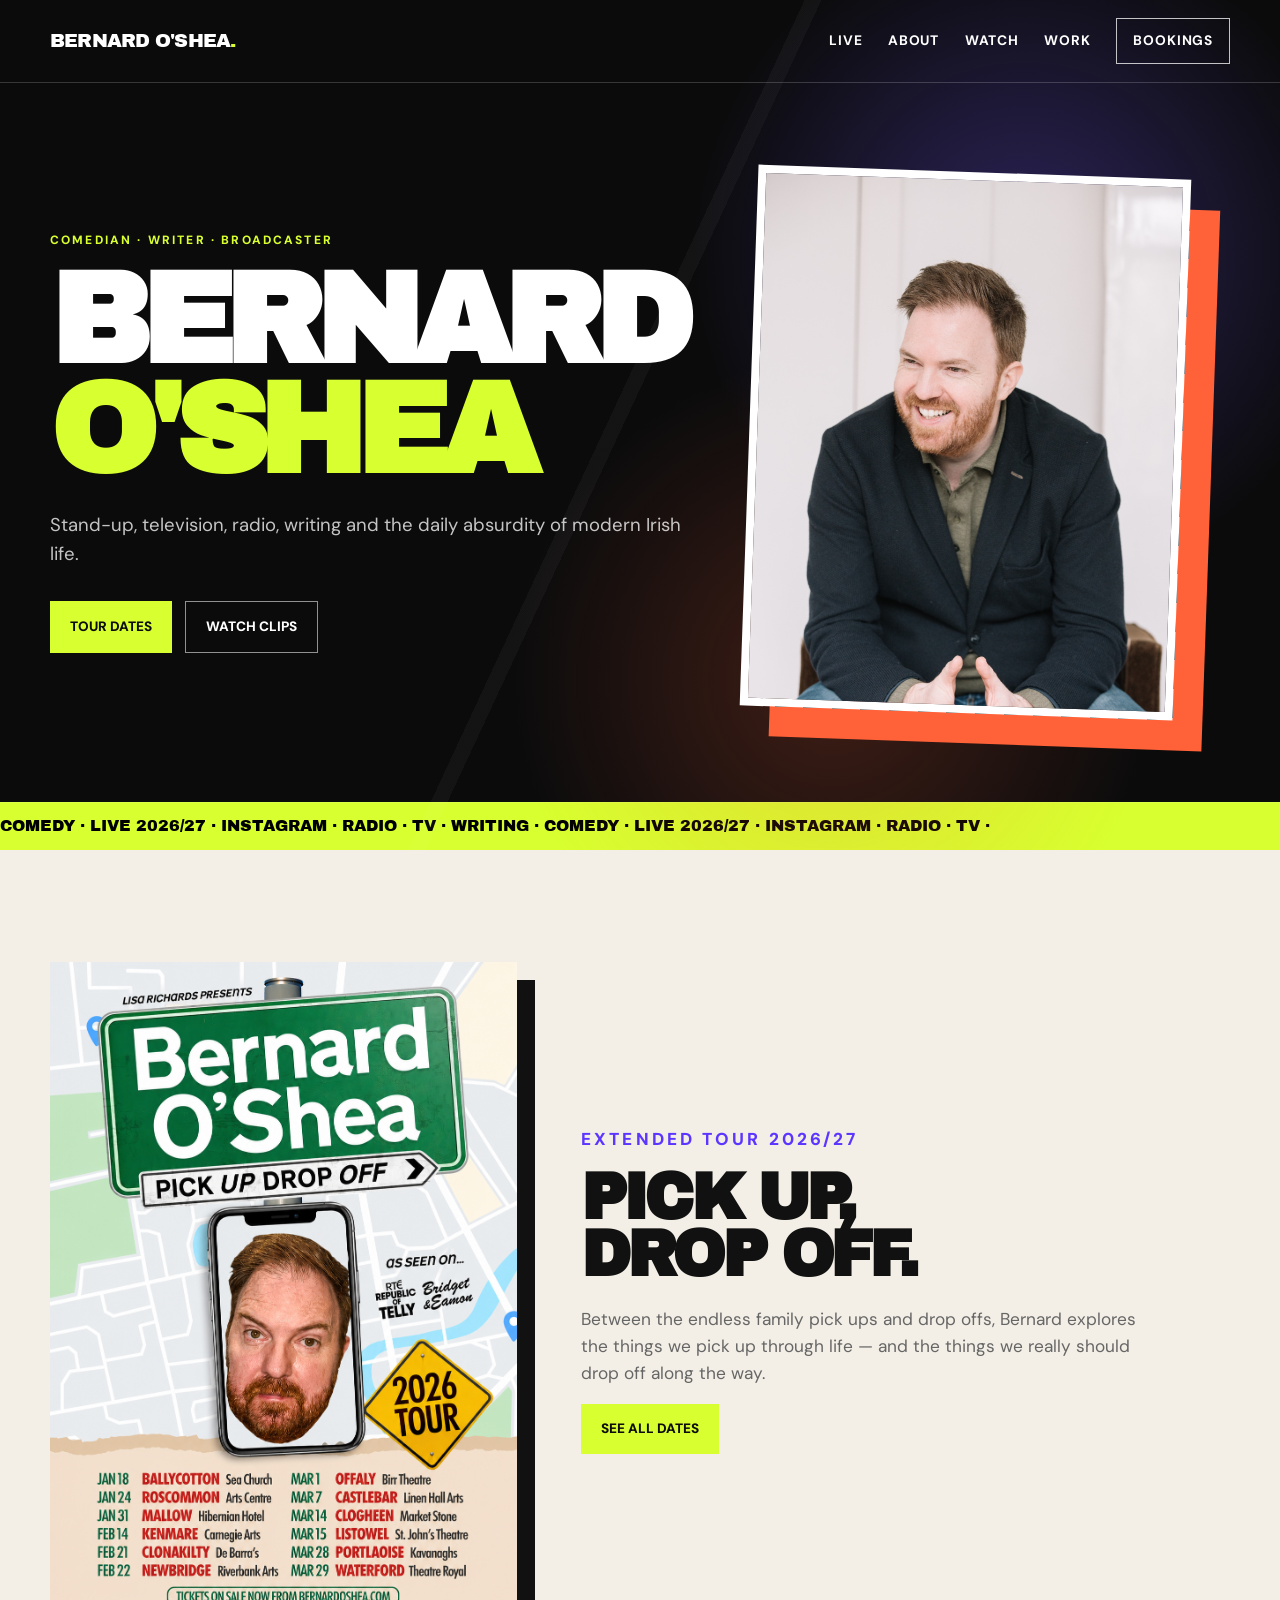
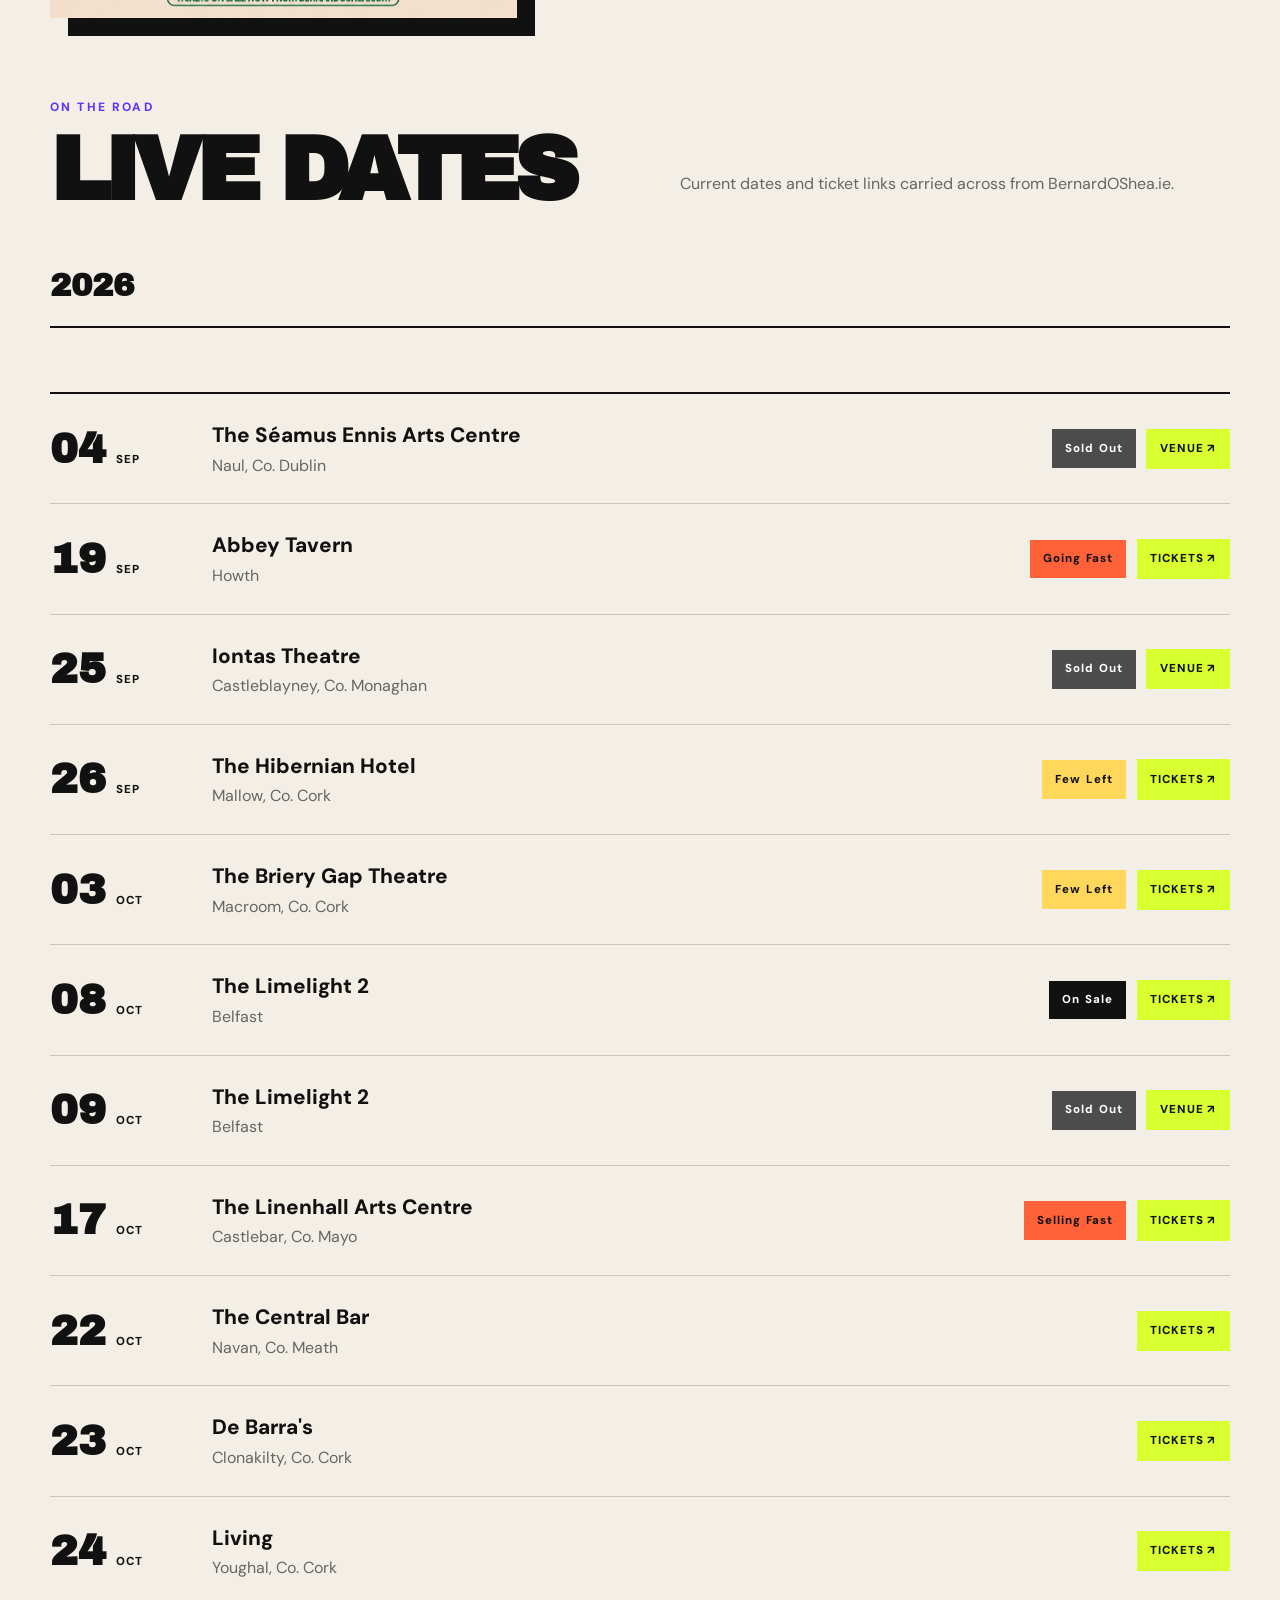
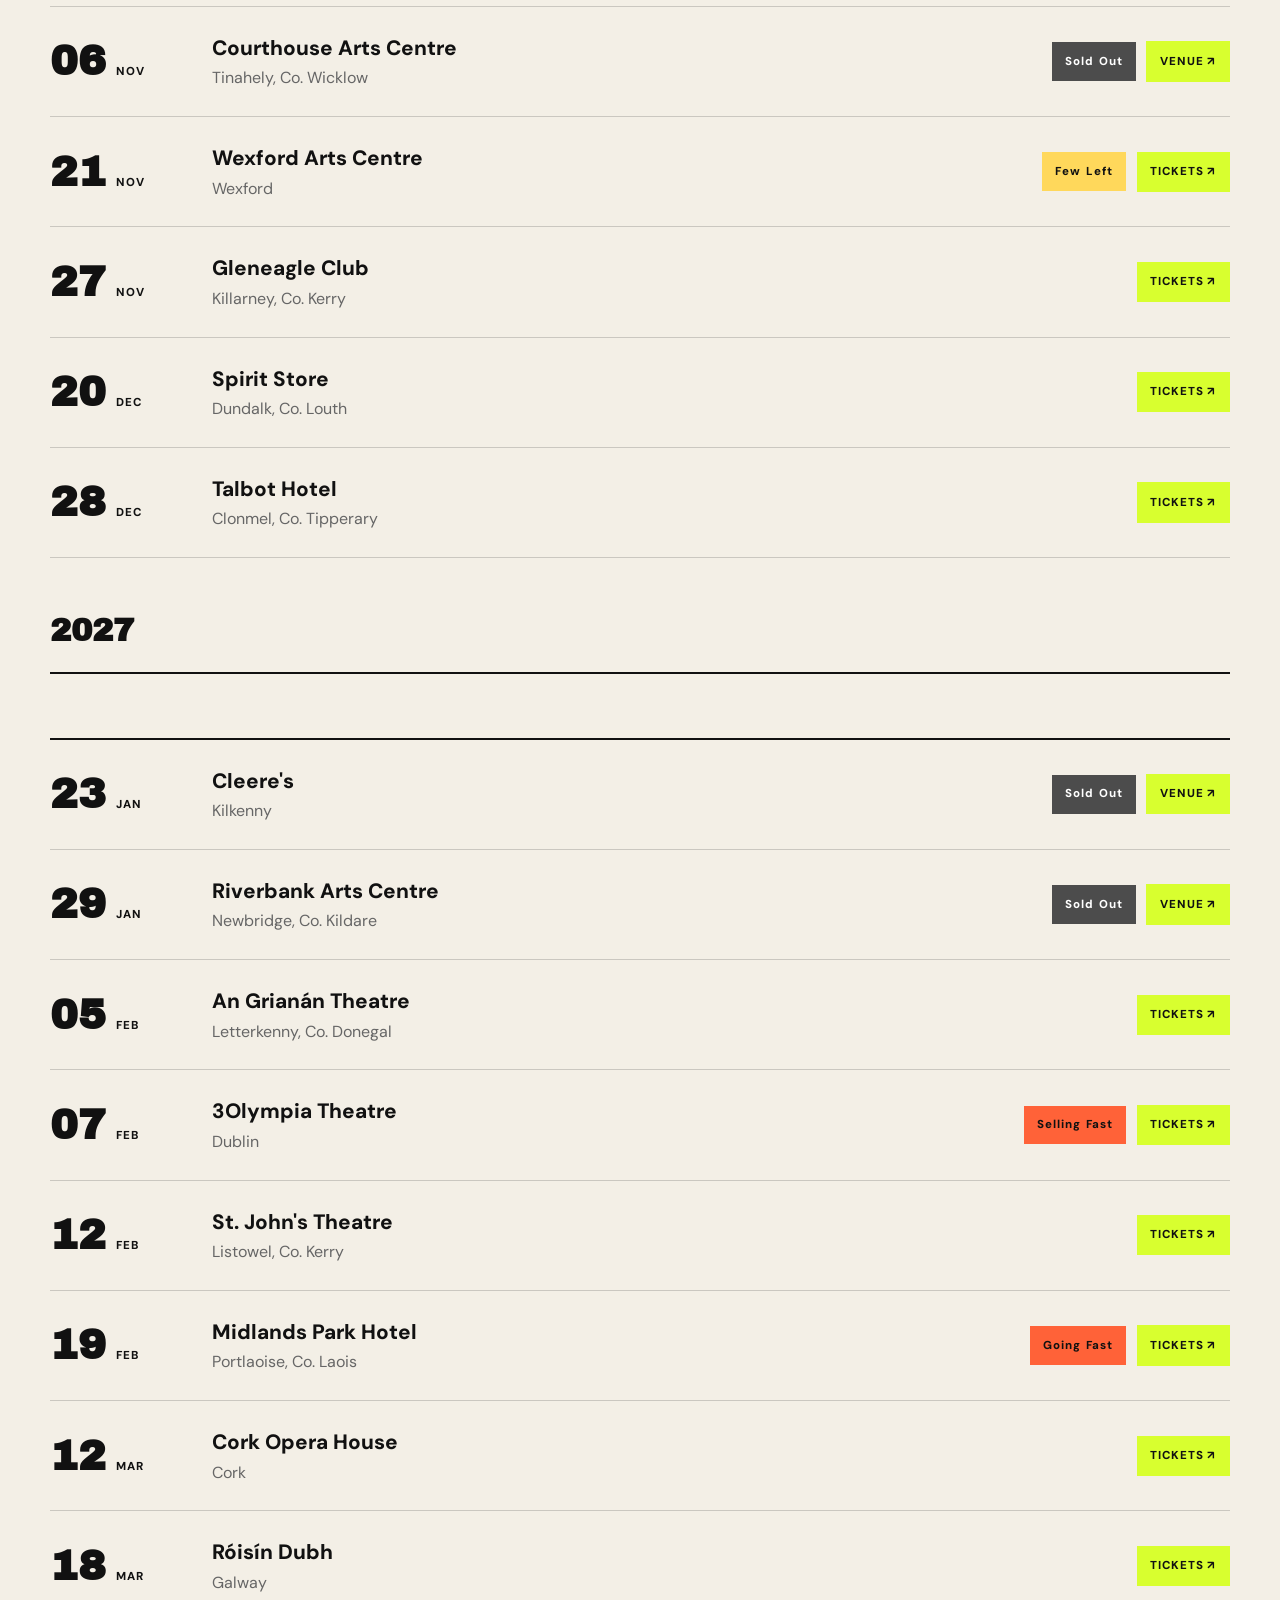
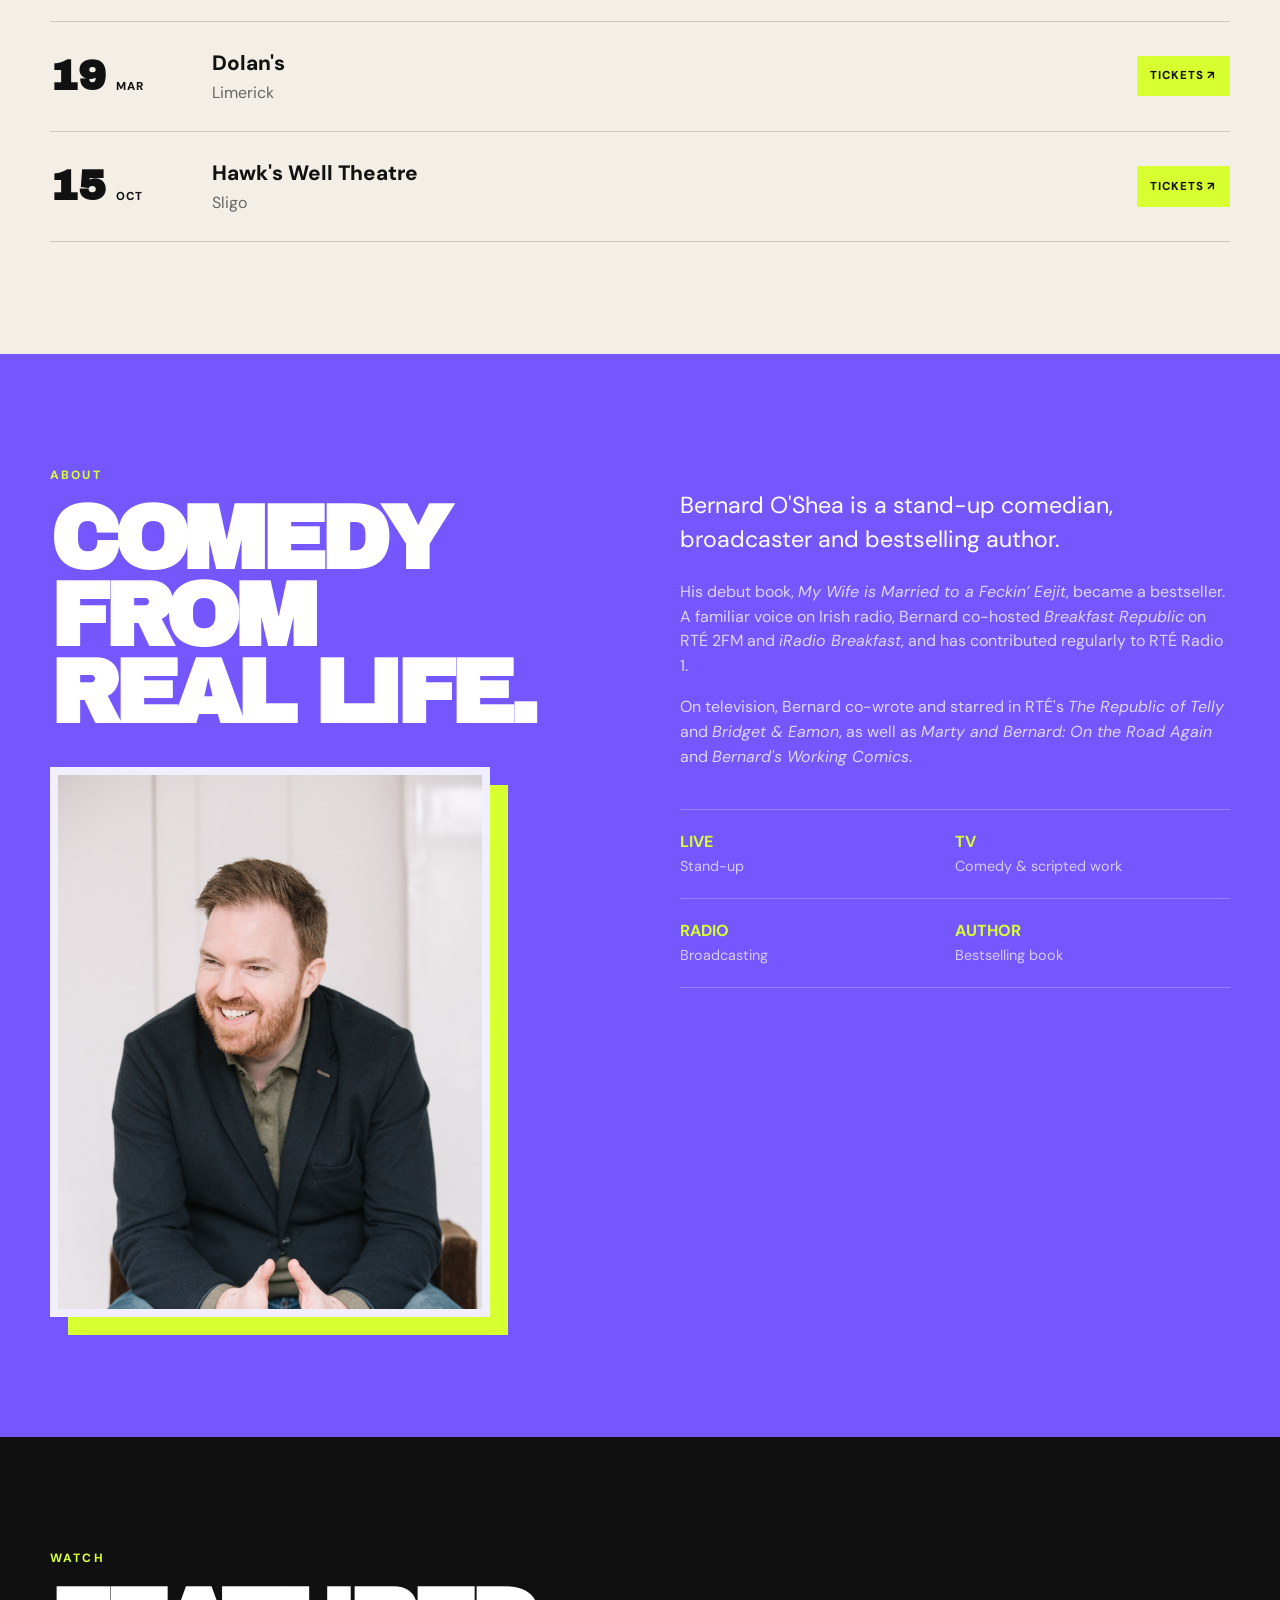
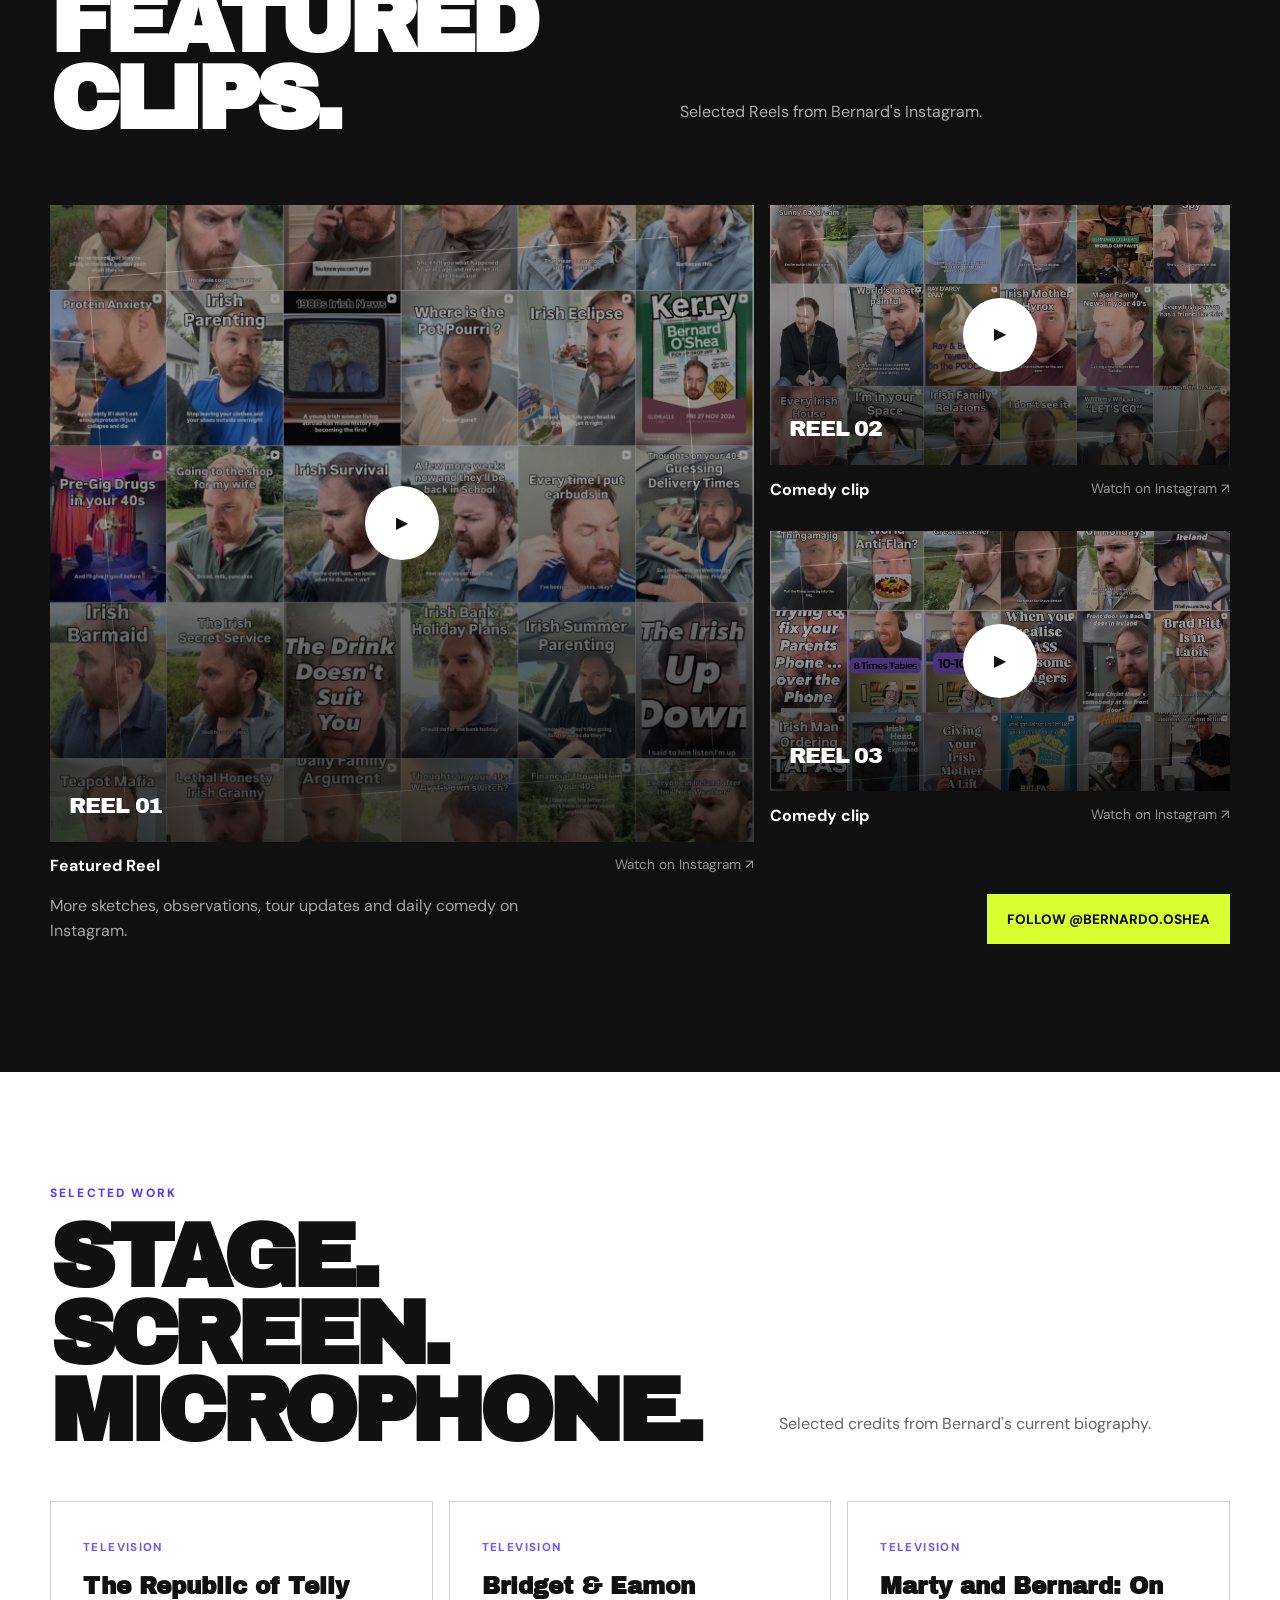
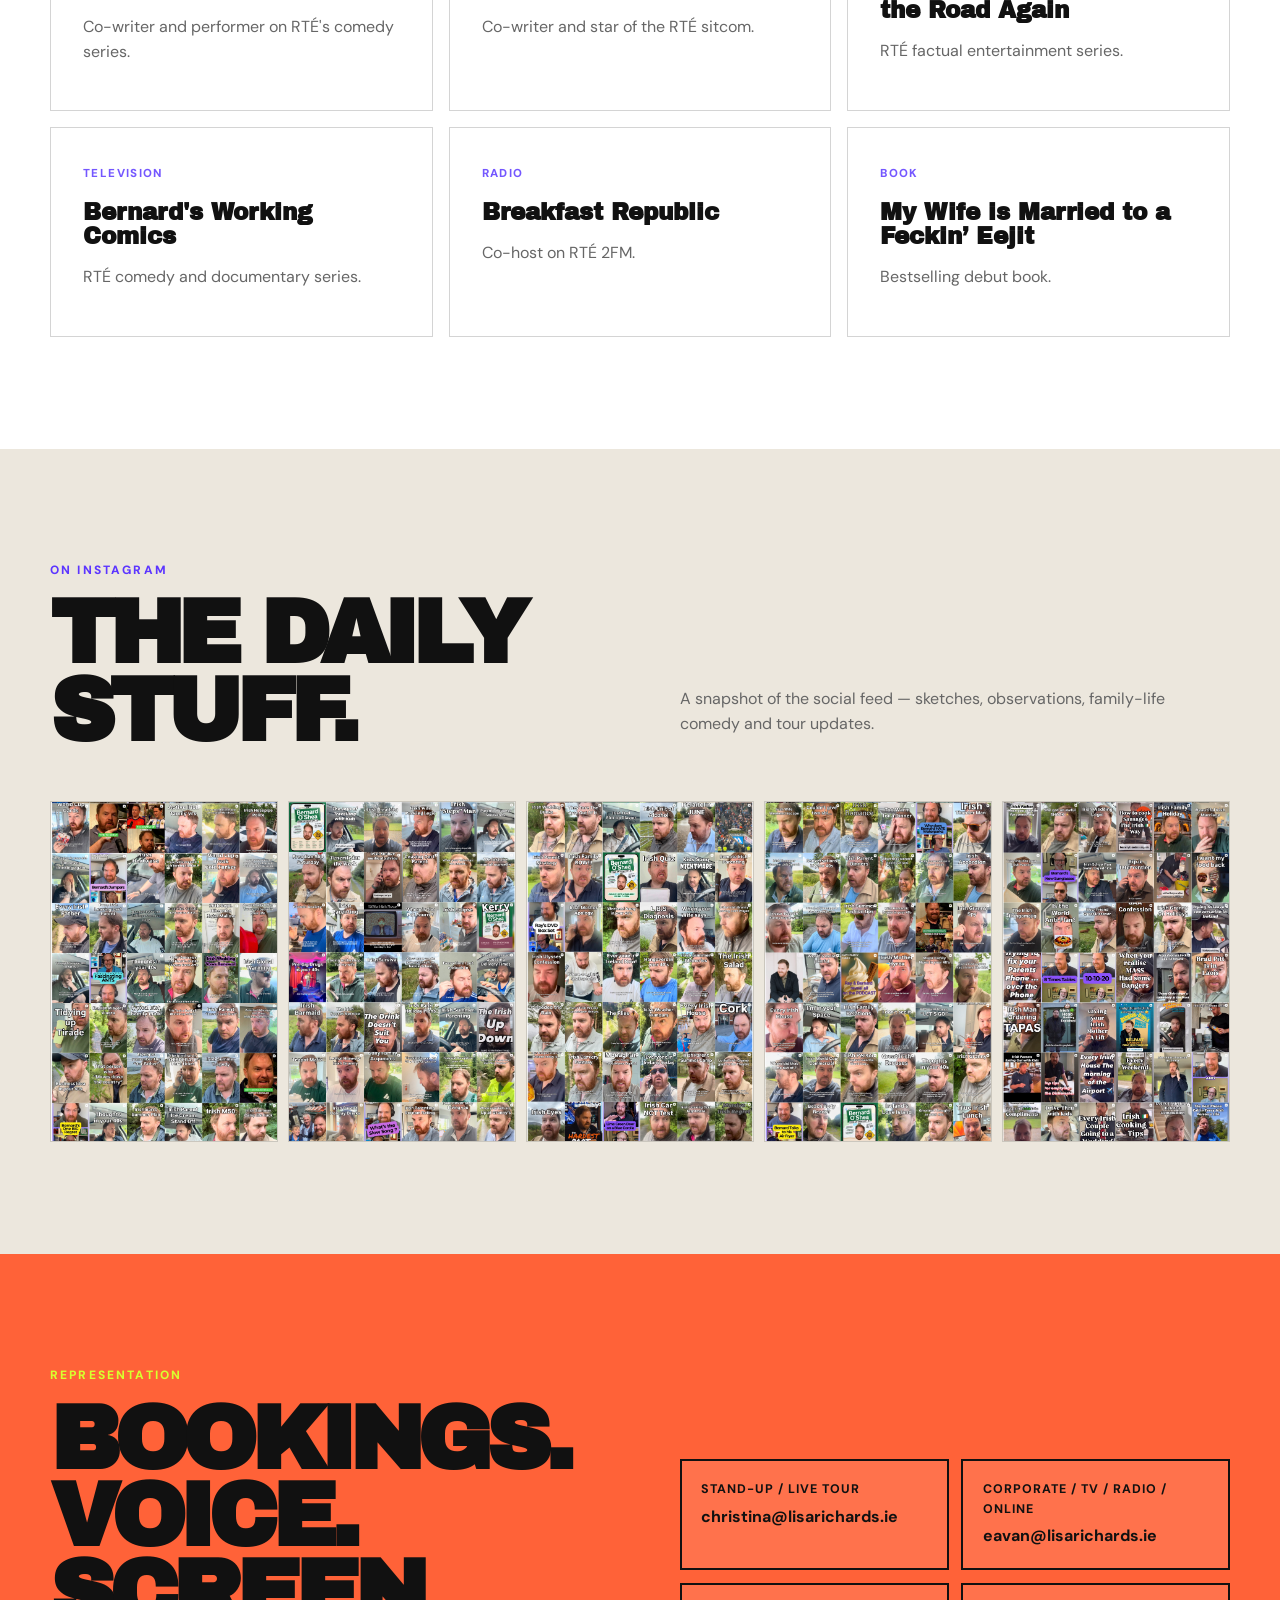
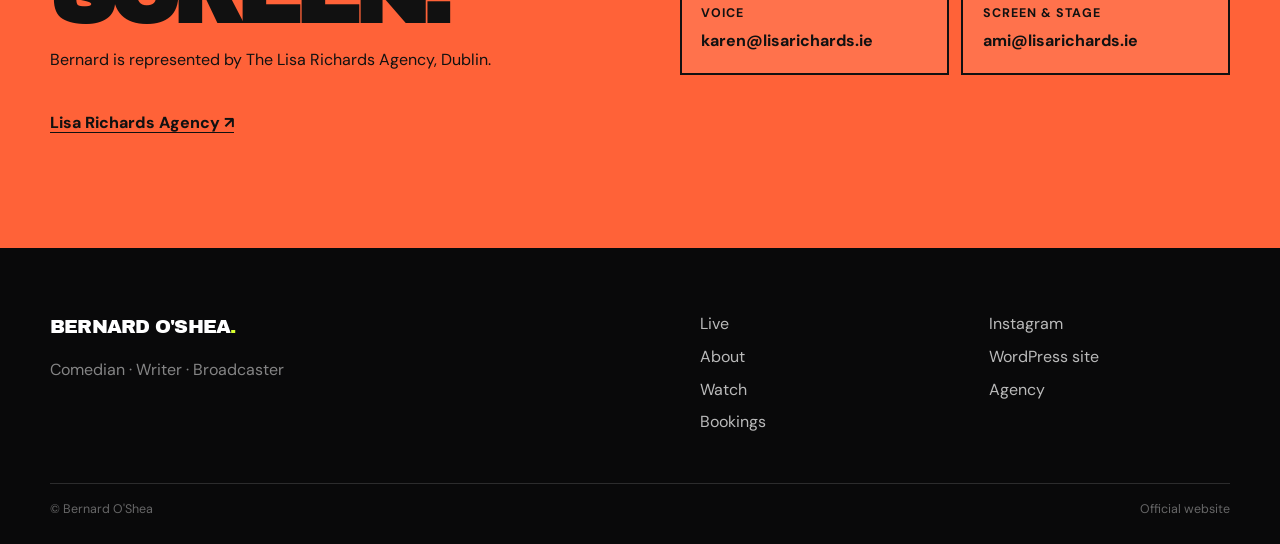
==== commit 6c6c0e33: "Sync current tour, bio and booking info from BernardOShea.ie" ====
--- a/index.html
+++ b/index.html
@@ -3,7 +3,7 @@
 <head>
   <meta charset="UTF-8">
   <meta name="viewport" content="width=device-width, initial-scale=1.0">
-  <meta name="description" content="Bernard O'Shea — Irish comedian, writer and broadcaster. Live dates, videos, tour news and booking information.">
+  <meta name="description" content="Bernard O'Shea — Irish stand-up comedian, writer, broadcaster and bestselling author. Tour dates, clips and booking information.">
   <meta name="theme-color" content="#09090a">
   <title>Bernard O'Shea | Comedian</title>
   <link rel="preconnect" href="https://fonts.googleapis.com">
@@ -11,93 +11,59 @@
   <link href="https://fonts.googleapis.com/css2?family=Archivo+Black&family=DM+Sans:wght@400;500;600;700&display=swap" rel="stylesheet">
   <link rel="stylesheet" href="style.css">
   <style>
-    .hero-photo{width:min(100%,470px);aspect-ratio:4/5;object-fit:cover;object-position:center 28%;display:block;box-shadow:30px 30px 0 var(--orange);transform:rotate(2deg);border:8px solid #fff}.hero-art{overflow:visible}.tour-feature{display:grid;grid-template-columns:minmax(260px,.72fr) 1fr;gap:4rem;align-items:center;margin-bottom:5rem}.tour-poster{width:100%;max-width:470px;margin:auto;display:block;box-shadow:18px 18px 0 #111}.tour-copy h3{font-family:"Archivo Black";font-size:clamp(2.5rem,5vw,5rem);line-height:.9;letter-spacing:-.06em;margin:.5rem 0 1.4rem}.tour-copy p{font-size:1.08rem;color:var(--muted);max-width:580px}.social-wall{background:#ece7dd}.social-wall-grid{display:grid;grid-template-columns:repeat(5,1fr);gap:.65rem;margin-top:3rem}.social-wall-grid img{display:block;width:100%;aspect-ratio:2/3;object-fit:cover;object-position:top;border:1px solid rgba(17,17,17,.15);transition:transform .2s ease}.social-wall-grid a:hover img{transform:translateY(-5px)}.about-photo{margin-top:2rem;width:100%;max-width:440px;aspect-ratio:4/5;object-fit:cover;object-position:center 28%;border:8px solid rgba(255,255,255,.9);box-shadow:18px 18px 0 var(--acid)}.reel-card-image{position:absolute;inset:0;width:100%;height:100%;object-fit:cover;opacity:.62;filter:saturate(.85)}.video-visual{isolation:isolate}.video-visual::after{content:"";position:absolute;inset:0;background:linear-gradient(to top,rgba(0,0,0,.65),rgba(0,0,0,.05) 60%);z-index:0}.video-visual .play,.video-visual .reel-label{z-index:2}.instagram-follow{display:flex;justify-content:space-between;align-items:center;gap:1rem;flex-wrap:wrap}.instagram-note{color:rgba(255,255,255,.62);max-width:530px}.live-section .btn{margin-top:2rem}.footer-social{font-weight:700;color:var(--acid)!important}.section-anchor{scroll-margin-top:20px}@media(max-width:900px){.tour-feature{grid-template-columns:1fr;gap:2.5rem}.social-wall-grid{grid-template-columns:repeat(3,1fr)}.hero-photo{max-width:420px}}@media(max-width:620px){.social-wall-grid{grid-template-columns:repeat(2,1fr)}.social-wall-grid a:last-child{grid-column:1/-1;width:50%;justify-self:center}.hero-photo{width:82%;box-shadow:18px 18px 0 var(--orange)}}
+    .hero-photo{width:min(100%,470px);aspect-ratio:4/5;object-fit:cover;object-position:center 28%;display:block;box-shadow:30px 30px 0 var(--orange);transform:rotate(2deg);border:8px solid #fff}.hero-art{overflow:visible}.tour-feature{display:grid;grid-template-columns:minmax(260px,.72fr) 1fr;gap:4rem;align-items:center;margin-bottom:5rem}.tour-poster{width:100%;max-width:470px;margin:auto;display:block;box-shadow:18px 18px 0 #111}.tour-copy h3{font-family:"Archivo Black";font-size:clamp(2.5rem,5vw,5rem);line-height:.9;letter-spacing:-.06em;margin:.5rem 0 1.4rem}.tour-copy p{font-size:1.08rem;color:var(--muted);max-width:580px}.date-row{grid-template-columns:130px 1fr auto}.date-actions{display:flex;align-items:center;gap:.65rem;justify-content:flex-end;flex-wrap:wrap}.ticket-link{display:inline-flex;align-items:center;justify-content:center;background:var(--acid);color:#111;text-decoration:none;font-weight:800;font-size:.72rem;letter-spacing:.08em;text-transform:uppercase;padding:.7rem .85rem;white-space:nowrap}.ticket-link:hover{transform:translateY(-2px)}.status.sold{background:#4c4c4c}.status.fast{background:var(--orange);color:#111}.status.few{background:#ffd85b;color:#111}.year-divider{font-family:"Archivo Black";font-size:2rem;margin:3rem 0 0;padding-bottom:1rem;border-bottom:2px solid #111}.about-photo{margin-top:2rem;width:100%;max-width:440px;aspect-ratio:4/5;object-fit:cover;object-position:center 28%;border:8px solid rgba(255,255,255,.9);box-shadow:18px 18px 0 var(--acid)}.reel-card-image{position:absolute;inset:0;width:100%;height:100%;object-fit:cover;opacity:.62;filter:saturate(.85)}.video-visual{isolation:isolate}.video-visual::after{content:"";position:absolute;inset:0;background:linear-gradient(to top,rgba(0,0,0,.65),rgba(0,0,0,.05) 60%);z-index:0}.video-visual .play,.video-visual .reel-label{z-index:2}.social-wall{background:#ece7dd}.social-wall-grid{display:grid;grid-template-columns:repeat(5,1fr);gap:.65rem;margin-top:3rem}.social-wall-grid img{display:block;width:100%;aspect-ratio:2/3;object-fit:cover;object-position:top;border:1px solid rgba(17,17,17,.15);transition:transform .2s ease}.social-wall-grid a:hover img{transform:translateY(-5px)}.credits-section{background:#fff}.credits-grid{display:grid;grid-template-columns:repeat(3,1fr);gap:1rem;margin-top:3rem}.credit-card{border:1px solid var(--line);padding:2rem;min-height:210px}.credit-card span{font-size:.72rem;font-weight:800;color:var(--purple);letter-spacing:.12em;text-transform:uppercase}.credit-card h3{font-family:"Archivo Black";font-size:1.45rem;line-height:1.05;margin:1rem 0}.credit-card p{color:var(--muted);margin:0}.contact-section{background:var(--orange)}.booking-grid{display:grid;grid-template-columns:repeat(2,1fr);gap:.8rem;margin-top:2rem}.booking-card{display:block;text-decoration:none;border:2px solid #111;padding:1.2rem;background:rgba(255,255,255,.1)}.booking-card strong{display:block;font-size:.78rem;text-transform:uppercase;letter-spacing:.08em;margin-bottom:.35rem}.booking-card span{font-weight:700}.booking-card:hover{background:#111;color:#fff}.agency-link{display:inline-block;margin-top:1.4rem;font-weight:800;text-underline-offset:.25rem}.instagram-follow{display:flex;justify-content:space-between;align-items:center;gap:1rem;flex-wrap:wrap}.instagram-note{color:rgba(255,255,255,.62);max-width:530px}.section-anchor{scroll-margin-top:20px}@media(max-width:900px){.tour-feature{grid-template-columns:1fr;gap:2.5rem}.date-row{grid-template-columns:110px 1fr}.date-actions{grid-column:2;justify-content:flex-start}.credits-grid{grid-template-columns:1fr 1fr}.social-wall-grid{grid-template-columns:repeat(3,1fr)}.hero-photo{max-width:420px}}@media(max-width:620px){.date-row{grid-template-columns:1fr;gap:.6rem}.date-actions{grid-column:auto;justify-content:flex-start}.booking-grid,.credits-grid{grid-template-columns:1fr}.social-wall-grid{grid-template-columns:repeat(2,1fr)}.social-wall-grid a:last-child{grid-column:1/-1;width:50%;justify-self:center}.hero-photo{width:82%;box-shadow:18px 18px 0 var(--orange)}}
   </style>
 </head>
 <body>
 <a class="skip-link" href="#main">Skip to content</a>
-<header class="site-header">
-  <div class="wrap nav-wrap">
-    <a class="logo" href="#top">BERNARD O'SHEA<span>.</span></a>
-    <button class="menu-toggle" type="button" aria-expanded="false" aria-controls="main-nav">Menu</button>
-    <nav id="main-nav" class="nav" aria-label="Main navigation"><a href="#live">Live</a><a href="#about">About</a><a href="#watch">Watch</a><a href="#instagram">Instagram</a><a class="nav-button" href="#contact">Bookings</a></nav>
-  </div>
-</header>
+<header class="site-header"><div class="wrap nav-wrap"><a class="logo" href="#top">BERNARD O'SHEA<span>.</span></a><button class="menu-toggle" type="button" aria-expanded="false" aria-controls="main-nav">Menu</button><nav id="main-nav" class="nav" aria-label="Main navigation"><a href="#live">Live</a><a href="#about">About</a><a href="#watch">Watch</a><a href="#credits">Work</a><a class="nav-button" href="#contact">Bookings</a></nav></div></header>
 <main id="main">
-  <section id="top" class="hero section-anchor">
-    <div class="hero-noise" aria-hidden="true"></div>
-    <div class="wrap hero-grid">
-      <div class="hero-copy">
-        <p class="kicker">Comedian · Writer · Broadcaster</p>
-        <h1>BERNARD<br><span>O'SHEA</span></h1>
-        <p class="hero-line">Irish comedy about family life, middle age, modern Ireland and the tiny everyday things that somehow turn into a full-scale incident.</p>
-        <div class="hero-actions"><a class="btn btn-primary" href="#live">2026 tour dates</a><a class="btn btn-ghost" href="#watch">Watch clips</a></div>
-      </div>
-      <div class="hero-art"><img class="hero-photo" src="image.jpeg" alt="Bernard O'Shea smiling in a dark jacket"></div>
+  <section id="top" class="hero section-anchor"><div class="hero-noise" aria-hidden="true"></div><div class="wrap hero-grid"><div class="hero-copy"><p class="kicker">Comedian · Writer · Broadcaster</p><h1>BERNARD<br><span>O'SHEA</span></h1><p class="hero-line">Stand-up, television, radio, writing and the daily absurdity of modern Irish life.</p><div class="hero-actions"><a class="btn btn-primary" href="#live">Tour dates</a><a class="btn btn-ghost" href="#watch">Watch clips</a></div></div><div class="hero-art"><img class="hero-photo" src="image.jpeg" alt="Bernard O'Shea smiling in a dark jacket"></div></div><div class="ticker" aria-hidden="true"><div>COMEDY · LIVE 2026/27 · INSTAGRAM · RADIO · TV · WRITING · COMEDY · LIVE 2026/27 · INSTAGRAM · RADIO · TV ·</div></div></section>
+
+  <section id="live" class="section live-section section-anchor"><div class="wrap"><div class="tour-feature"><img class="tour-poster" src="image.png" alt="Bernard O'Shea Pick Up Drop Off tour poster"><div class="tour-copy"><p class="kicker dark">Extended tour 2026/27</p><h3>PICK UP,<br>DROP OFF.</h3><p>Between the endless family pick ups and drop offs, Bernard explores the things we pick up through life — and the things we really should drop off along the way.</p><a class="btn btn-primary" href="#dates">See all dates</a></div></div><div id="dates" class="section-head split"><div><p class="kicker dark">On the road</p><h2>LIVE DATES</h2></div><p>Current dates and ticket links carried across from BernardOShea.ie.</p></div>
+    <h3 class="year-divider">2026</h3><div class="date-list">
+      <article class="date-row"><div class="date"><strong>04</strong><span>SEP</span></div><div><p class="venue">The Séamus Ennis Arts Centre</p><p class="city">Naul, Co. Dublin</p></div><div class="date-actions"><span class="status sold">Sold Out</span><a class="ticket-link" href="https://www.tseac.ie/event-details/bernard-oshea" target="_blank" rel="noopener">Venue ↗</a></div></article>
+      <article class="date-row"><div class="date"><strong>19</strong><span>SEP</span></div><div><p class="venue">Abbey Tavern</p><p class="city">Howth</p></div><div class="date-actions"><span class="status fast">Going Fast</span><a class="ticket-link" href="https://www.universe.com/events/bernard-o-shea-desperate-house-husband-tickets-PBFM8J" target="_blank" rel="noopener">Tickets ↗</a></div></article>
+      <article class="date-row"><div class="date"><strong>25</strong><span>SEP</span></div><div><p class="venue">Iontas Theatre</p><p class="city">Castleblayney, Co. Monaghan</p></div><div class="date-actions"><span class="status sold">Sold Out</span><a class="ticket-link" href="https://iontascastleblayney.ticketsolve.com/ticketbooth/shows/1173672660" target="_blank" rel="noopener">Venue ↗</a></div></article>
+      <article class="date-row"><div class="date"><strong>26</strong><span>SEP</span></div><div><p class="venue">The Hibernian Hotel</p><p class="city">Mallow, Co. Cork</p></div><div class="date-actions"><span class="status few">Few Left</span><a class="ticket-link" href="https://www.eventbrite.ie/e/bernard-oshea-pick-up-drop-off-tickets-1990950954901?aff=oddtdtcreator" target="_blank" rel="noopener">Tickets ↗</a></div></article>
+      <article class="date-row"><div class="date"><strong>03</strong><span>OCT</span></div><div><p class="venue">The Briery Gap Theatre</p><p class="city">Macroom, Co. Cork</p></div><div class="date-actions"><span class="status few">Few Left</span><a class="ticket-link" href="https://brierygap.ticketsolve.com/ticketbooth/shows/1173686966" target="_blank" rel="noopener">Tickets ↗</a></div></article>
+      <article class="date-row"><div class="date"><strong>08</strong><span>OCT</span></div><div><p class="venue">The Limelight 2</p><p class="city">Belfast</p></div><div class="date-actions"><span class="status">On Sale</span><a class="ticket-link" href="https://www.ticketmaster.ie/artist/1546594?venueId=461484" target="_blank" rel="noopener">Tickets ↗</a></div></article>
+      <article class="date-row"><div class="date"><strong>09</strong><span>OCT</span></div><div><p class="venue">The Limelight 2</p><p class="city">Belfast</p></div><div class="date-actions"><span class="status sold">Sold Out</span><a class="ticket-link" href="https://www.ticketmaster.ie/artist/1546594?venueId=461484" target="_blank" rel="noopener">Venue ↗</a></div></article>
+      <article class="date-row"><div class="date"><strong>17</strong><span>OCT</span></div><div><p class="venue">The Linenhall Arts Centre</p><p class="city">Castlebar, Co. Mayo</p></div><div class="date-actions"><span class="status fast">Selling Fast</span><a class="ticket-link" href="https://www.thelinenhall.com/whats-on/events/bernard-oshea-pick-up-drop-off" target="_blank" rel="noopener">Tickets ↗</a></div></article>
+      <article class="date-row"><div class="date"><strong>22</strong><span>OCT</span></div><div><p class="venue">The Central Bar</p><p class="city">Navan, Co. Meath</p></div><div class="date-actions"><a class="ticket-link" href="https://ticketstop.ie/events/1521" target="_blank" rel="noopener">Tickets ↗</a></div></article>
+      <article class="date-row"><div class="date"><strong>23</strong><span>OCT</span></div><div><p class="venue">De Barra's</p><p class="city">Clonakilty, Co. Cork</p></div><div class="date-actions"><a class="ticket-link" href="https://debarra.ie/event/comedy-bernard-oshea-pick-up-drop-off/" target="_blank" rel="noopener">Tickets ↗</a></div></article>
+      <article class="date-row"><div class="date"><strong>24</strong><span>OCT</span></div><div><p class="venue">Living</p><p class="city">Youghal, Co. Cork</p></div><div class="date-actions"><a class="ticket-link" href="https://livingyoughal.ie/event/bernard-oshea-pick-up-drop-off/" target="_blank" rel="noopener">Tickets ↗</a></div></article>
+      <article class="date-row"><div class="date"><strong>06</strong><span>NOV</span></div><div><p class="venue">Courthouse Arts Centre</p><p class="city">Tinahely, Co. Wicklow</p></div><div class="date-actions"><span class="status sold">Sold Out</span><a class="ticket-link" href="https://www.courthousearts.ie/whats-on-event/bernard-oshea-desperate-house-husban" target="_blank" rel="noopener">Venue ↗</a></div></article>
+      <article class="date-row"><div class="date"><strong>21</strong><span>NOV</span></div><div><p class="venue">Wexford Arts Centre</p><p class="city">Wexford</p></div><div class="date-actions"><span class="status few">Few Left</span><a class="ticket-link" href="https://wexfordartscentre.ticketsolve.com/ticketbooth/shows/873665359" target="_blank" rel="noopener">Tickets ↗</a></div></article>
+      <article class="date-row"><div class="date"><strong>27</strong><span>NOV</span></div><div><p class="venue">Gleneagle Club</p><p class="city">Killarney, Co. Kerry</p></div><div class="date-actions"><a class="ticket-link" href="https://gleneaglearena.ie/gigs/bernard-oshea-pick-up-drop-off/" target="_blank" rel="noopener">Tickets ↗</a></div></article>
+      <article class="date-row"><div class="date"><strong>20</strong><span>DEC</span></div><div><p class="venue">Spirit Store</p><p class="city">Dundalk, Co. Louth</p></div><div class="date-actions"><a class="ticket-link" href="https://spiritstore.ie/event.php?eventID=BOShea26" target="_blank" rel="noopener">Tickets ↗</a></div></article>
+      <article class="date-row"><div class="date"><strong>28</strong><span>DEC</span></div><div><p class="venue">Talbot Hotel</p><p class="city">Clonmel, Co. Tipperary</p></div><div class="date-actions"><a class="ticket-link" href="https://bernardoshea.ie/" target="_blank" rel="noopener">Tickets ↗</a></div></article>
     </div>
-    <div class="ticker" aria-hidden="true"><div>COMEDY · PICK UP DROP OFF · LIVE 2026 · INSTAGRAM · RADIO · TV · WRITING · COMEDY · PICK UP DROP OFF · LIVE 2026 ·</div></div>
-  </section>
+    <h3 class="year-divider">2027</h3><div class="date-list">
+      <article class="date-row"><div class="date"><strong>23</strong><span>JAN</span></div><div><p class="venue">Cleere's</p><p class="city">Kilkenny</p></div><div class="date-actions"><span class="status sold">Sold Out</span><a class="ticket-link" href="https://bernardoshea.ie/" target="_blank" rel="noopener">Venue ↗</a></div></article>
+      <article class="date-row"><div class="date"><strong>29</strong><span>JAN</span></div><div><p class="venue">Riverbank Arts Centre</p><p class="city">Newbridge, Co. Kildare</p></div><div class="date-actions"><span class="status sold">Sold Out</span><a class="ticket-link" href="https://www.riverbank.ie/event/bernard-oshea-pick-up-drop-off/" target="_blank" rel="noopener">Venue ↗</a></div></article>
+      <article class="date-row"><div class="date"><strong>05</strong><span>FEB</span></div><div><p class="venue">An Grianán Theatre</p><p class="city">Letterkenny, Co. Donegal</p></div><div class="date-actions"><a class="ticket-link" href="https://angrianan.com/event/bernard-oshea-desperate-house-husband/" target="_blank" rel="noopener">Tickets ↗</a></div></article>
+      <article class="date-row"><div class="date"><strong>07</strong><span>FEB</span></div><div><p class="venue">3Olympia Theatre</p><p class="city">Dublin</p></div><div class="date-actions"><span class="status fast">Selling Fast</span><a class="ticket-link" href="https://www.ticketmaster.ie/bernard-o-shea-desperate-house-husband-dublin-07-02-2027/event/1800648790D36E07" target="_blank" rel="noopener">Tickets ↗</a></div></article>
+      <article class="date-row"><div class="date"><strong>12</strong><span>FEB</span></div><div><p class="venue">St. John's Theatre</p><p class="city">Listowel, Co. Kerry</p></div><div class="date-actions"><a class="ticket-link" href="https://www.stjohnstheatre.ie/" target="_blank" rel="noopener">Tickets ↗</a></div></article>
+      <article class="date-row"><div class="date"><strong>19</strong><span>FEB</span></div><div><p class="venue">Midlands Park Hotel</p><p class="city">Portlaoise, Co. Laois</p></div><div class="date-actions"><span class="status fast">Going Fast</span><a class="ticket-link" href="https://www.universe.com/events/bernard-oshea-desperate-house-husband-tickets-S5WZF6" target="_blank" rel="noopener">Tickets ↗</a></div></article>
+      <article class="date-row"><div class="date"><strong>12</strong><span>MAR</span></div><div><p class="venue">Cork Opera House</p><p class="city">Cork</p></div><div class="date-actions"><a class="ticket-link" href="https://www.corkoperahouse.ie/whats-on/bernard-oshea/" target="_blank" rel="noopener">Tickets ↗</a></div></article>
+      <article class="date-row"><div class="date"><strong>18</strong><span>MAR</span></div><div><p class="venue">Róisín Dubh</p><p class="city">Galway</p></div><div class="date-actions"><a class="ticket-link" href="https://roisindubh.net/listings/bernard-oshea-pick-up-drop-off-2027-03-18-200000-81387" target="_blank" rel="noopener">Tickets ↗</a></div></article>
+      <article class="date-row"><div class="date"><strong>19</strong><span>MAR</span></div><div><p class="venue">Dolan's</p><p class="city">Limerick</p></div><div class="date-actions"><a class="ticket-link" href="https://www.dolans.ie/gigs-events-live-music-listings/2027/3/19/bernard-oshea-comedy" target="_blank" rel="noopener">Tickets ↗</a></div></article>
+      <article class="date-row"><div class="date"><strong>15</strong><span>OCT</span></div><div><p class="venue">Hawk's Well Theatre</p><p class="city">Sligo</p></div><div class="date-actions"><a class="ticket-link" href="https://www.hawkswell.com/whats-on/shows/bernard-oshea-pick-up-drop-off" target="_blank" rel="noopener">Tickets ↗</a></div></article>
+    </div>
+  </div></section>
 
-  <section id="live" class="section live-section section-anchor">
-    <div class="wrap">
-      <div class="tour-feature">
-        <img class="tour-poster" src="image.png" alt="Bernard O'Shea Pick Up Drop Off 2026 tour poster">
-        <div class="tour-copy"><p class="kicker dark">New live show</p><h3>PICK UP,<br>DROP OFF.</h3><p>A new hour of stand-up built from family life, school runs, getting older and the uniquely Irish ability to turn a simple journey into an administrative crisis.</p><a class="btn btn-primary" href="#dates">See all dates</a></div>
-      </div>
-      <div id="dates" class="section-head split"><div><p class="kicker dark">On the road</p><h2>2026 TOUR</h2></div><p>Twelve dates across Ireland. Ticket links can be added venue-by-venue as soon as you send them.</p></div>
-      <div class="date-list">
-        <article class="date-row"><div class="date"><strong>18</strong><span>JAN</span></div><div><p class="venue">Sea Church</p><p class="city">Ballycotton</p></div><span class="status">2026</span></article>
-        <article class="date-row"><div class="date"><strong>24</strong><span>JAN</span></div><div><p class="venue">Roscommon Arts Centre</p><p class="city">Roscommon</p></div><span class="status">2026</span></article>
-        <article class="date-row"><div class="date"><strong>31</strong><span>JAN</span></div><div><p class="venue">Hibernian Hotel</p><p class="city">Mallow</p></div><span class="status">2026</span></article>
-        <article class="date-row"><div class="date"><strong>14</strong><span>FEB</span></div><div><p class="venue">Carnegie Arts Centre</p><p class="city">Kenmare</p></div><span class="status">2026</span></article>
-        <article class="date-row"><div class="date"><strong>21</strong><span>FEB</span></div><div><p class="venue">De Barra's</p><p class="city">Clonakilty</p></div><span class="status">2026</span></article>
-        <article class="date-row"><div class="date"><strong>22</strong><span>FEB</span></div><div><p class="venue">Riverbank Arts Centre</p><p class="city">Newbridge</p></div><span class="status">2026</span></article>
-        <article class="date-row"><div class="date"><strong>01</strong><span>MAR</span></div><div><p class="venue">Birr Theatre</p><p class="city">Offaly</p></div><span class="status">2026</span></article>
-        <article class="date-row"><div class="date"><strong>07</strong><span>MAR</span></div><div><p class="venue">Linenhall Arts Centre</p><p class="city">Castlebar</p></div><span class="status">2026</span></article>
-        <article class="date-row"><div class="date"><strong>14</strong><span>MAR</span></div><div><p class="venue">Market Stone</p><p class="city">Clogheen</p></div><span class="status">2026</span></article>
-        <article class="date-row"><div class="date"><strong>15</strong><span>MAR</span></div><div><p class="venue">St. John's Theatre</p><p class="city">Listowel</p></div><span class="status">2026</span></article>
-        <article class="date-row"><div class="date"><strong>28</strong><span>MAR</span></div><div><p class="venue">Kavanagh's</p><p class="city">Portlaoise</p></div><span class="status">2026</span></article>
-        <article class="date-row"><div class="date"><strong>29</strong><span>MAR</span></div><div><p class="venue">Theatre Royal</p><p class="city">Waterford</p></div><span class="status">2026</span></article>
-      </div>
-    </div>
-  </section>
+  <section id="about" class="section about-section section-anchor"><div class="wrap about-grid"><div class="about-title"><p class="kicker">About</p><h2>COMEDY FROM<br>REAL LIFE.</h2><img class="about-photo" src="image.jpeg" alt="Portrait of Bernard O'Shea"></div><div class="about-copy"><p class="lead">Bernard O'Shea is a stand-up comedian, broadcaster and bestselling author.</p><p>His debut book, <em>My Wife is Married to a Feckin’ Eejit</em>, became a bestseller. A familiar voice on Irish radio, Bernard co-hosted <em>Breakfast Republic</em> on RTÉ 2FM and <em>iRadio Breakfast</em>, and has contributed regularly to RTÉ Radio 1.</p><p>On television, Bernard co-wrote and starred in RTÉ's <em>The Republic of Telly</em> and <em>Bridget & Eamon</em>, as well as <em>Marty and Bernard: On the Road Again</em> and <em>Bernard's Working Comics</em>.</p><div class="stats"><div><strong>LIVE</strong><span>Stand-up</span></div><div><strong>TV</strong><span>Comedy & scripted work</span></div><div><strong>RADIO</strong><span>Broadcasting</span></div><div><strong>AUTHOR</strong><span>Bestselling book</span></div></div></div></div></section>
 
-  <section id="about" class="section about-section section-anchor">
-    <div class="wrap about-grid">
-      <div class="about-title"><p class="kicker">About</p><h2>COMEDY FROM<br>REAL LIFE.</h2><img class="about-photo" src="image.jpeg" alt="Portrait of Bernard O'Shea"></div>
-      <div class="about-copy"><p class="lead">Bernard O'Shea is an Irish comedian, writer and broadcaster known for finding the ridiculous in everyday family life, middle age and modern Ireland.</p><p>Across stand-up, television, radio and social media, the comedy is built around recognition: the moment when an audience thinks, “That is exactly what happens in our house.”</p><p>His live work mixes stories, sharp observation, characters and the occasional spectacularly poor life decision.</p><div class="stats"><div><strong>LIVE</strong><span>Stand-up</span></div><div><strong>TV</strong><span>Comedy & entertainment</span></div><div><strong>RADIO</strong><span>Broadcasting</span></div><div><strong>ONLINE</strong><span>Original comedy</span></div></div></div>
-    </div>
-  </section>
+  <section id="watch" class="section watch-section section-anchor"><div class="wrap"><div class="section-head split light"><div><p class="kicker">Watch</p><h2>FEATURED<br>CLIPS.</h2></div><p>Selected Reels from Bernard's Instagram.</p></div><div class="video-grid"><a class="video-card large" href="https://www.instagram.com/reel/DLxkOPhojpv/" target="_blank" rel="noopener noreferrer"><div class="video-visual"><img class="reel-card-image" src="Image 25-08-2026 at 19.07.jpg" alt="Instagram comedy preview"><span class="play">▶</span><span class="reel-label">REEL 01</span></div><div class="video-meta"><strong>Featured Reel</strong><span>Watch on Instagram ↗</span></div></a><a class="video-card" href="https://www.instagram.com/reel/DU5ZYtbiKxT/" target="_blank" rel="noopener noreferrer"><div class="video-visual"><img class="reel-card-image" src="Image 25-08-2026 at 19.08.jpg" alt="Instagram comedy preview"><span class="play">▶</span><span class="reel-label">REEL 02</span></div><div class="video-meta"><strong>Comedy clip</strong><span>Watch on Instagram ↗</span></div></a><a class="video-card" href="https://www.instagram.com/reel/DZW46b-oyPh/" target="_blank" rel="noopener noreferrer"><div class="video-visual"><img class="reel-card-image" src="Image 25-08-2026 at 19.09.jpg" alt="Instagram comedy preview"><span class="play">▶</span><span class="reel-label">REEL 03</span></div><div class="video-meta"><strong>Comedy clip</strong><span>Watch on Instagram ↗</span></div></a></div><div class="instagram-follow"><p class="instagram-note">More sketches, observations, tour updates and daily comedy on Instagram.</p><a class="btn btn-primary" href="https://www.instagram.com/bernardo.oshea/" target="_blank" rel="noopener noreferrer">Follow @bernardo.oshea</a></div></div></section>
 
-  <section id="watch" class="section watch-section section-anchor">
-    <div class="wrap">
-      <div class="section-head split light"><div><p class="kicker">Watch</p><h2>FEATURED<br>CLIPS.</h2></div><p>Three selected Reels. Each opens directly on Instagram.</p></div>
-      <div class="video-grid">
-        <a class="video-card large" href="https://www.instagram.com/reel/DLxkOPhojpv/" target="_blank" rel="noopener noreferrer"><div class="video-visual"><img class="reel-card-image" src="Image 25-08-2026 at 19.07.jpg" alt="Instagram comedy grid preview"><span class="play">▶</span><span class="reel-label">REEL 01</span></div><div class="video-meta"><strong>Featured Reel</strong><span>Watch on Instagram ↗</span></div></a>
-        <a class="video-card" href="https://www.instagram.com/reel/DU5ZYtbiKxT/" target="_blank" rel="noopener noreferrer"><div class="video-visual"><img class="reel-card-image" src="Image 25-08-2026 at 19.08.jpg" alt="Instagram comedy grid preview"><span class="play">▶</span><span class="reel-label">REEL 02</span></div><div class="video-meta"><strong>Irish life</strong><span>Watch on Instagram ↗</span></div></a>
-        <a class="video-card" href="https://www.instagram.com/reel/DZW46b-oyPh/" target="_blank" rel="noopener noreferrer"><div class="video-visual"><img class="reel-card-image" src="Image 25-08-2026 at 19.09.jpg" alt="Instagram comedy grid preview"><span class="play">▶</span><span class="reel-label">REEL 03</span></div><div class="video-meta"><strong>Thoughts in your 40s</strong><span>Watch on Instagram ↗</span></div></a>
-      </div>
-      <div class="instagram-follow"><p class="instagram-note">More sketches, Irish observations, family-life bits and tour updates are posted throughout the week.</p><a class="btn btn-primary" href="https://www.instagram.com/bernardo.oshea/" target="_blank" rel="noopener noreferrer">Follow @bernardo.oshea</a></div>
-    </div>
-  </section>
+  <section id="credits" class="section credits-section section-anchor"><div class="wrap"><div class="section-head split"><div><p class="kicker dark">Selected work</p><h2>STAGE. SCREEN.<br>MICROPHONE.</h2></div><p>Selected credits from Bernard's current biography.</p></div><div class="credits-grid"><article class="credit-card"><span>Television</span><h3>The Republic of Telly</h3><p>Co-writer and performer on RTÉ's comedy series.</p></article><article class="credit-card"><span>Television</span><h3>Bridget & Eamon</h3><p>Co-writer and star of the RTÉ sitcom.</p></article><article class="credit-card"><span>Television</span><h3>Marty and Bernard: On the Road Again</h3><p>RTÉ factual entertainment series.</p></article><article class="credit-card"><span>Television</span><h3>Bernard's Working Comics</h3><p>RTÉ comedy and documentary series.</p></article><article class="credit-card"><span>Radio</span><h3>Breakfast Republic</h3><p>Co-host on RTÉ 2FM.</p></article><article class="credit-card"><span>Book</span><h3>My Wife is Married to a Feckin’ Eejit</h3><p>Bestselling debut book.</p></article></div></div></section>
 
-  <section id="instagram" class="section social-wall section-anchor">
-    <div class="wrap"><div class="section-head split"><div><p class="kicker dark">On Instagram</p><h2>THE DAILY<br>STUFF.</h2></div><p>The social feed is a major part of the site rather than an afterthought — a quick visual sense of the volume and range of the comedy.</p></div>
-      <div class="social-wall-grid">
-        <a href="https://www.instagram.com/bernardo.oshea/" target="_blank" rel="noopener noreferrer"><img src="Image 25-08-2026 at 19.07 (1).jpg" alt="Bernard O'Shea Instagram posts"></a>
-        <a href="https://www.instagram.com/bernardo.oshea/" target="_blank" rel="noopener noreferrer"><img src="Image 25-08-2026 at 19.07.jpg" alt="Bernard O'Shea Instagram posts"></a>
-        <a href="https://www.instagram.com/bernardo.oshea/" target="_blank" rel="noopener noreferrer"><img src="Image 25-08-2026 at 19.08 (1).jpg" alt="Bernard O'Shea Instagram posts"></a>
-        <a href="https://www.instagram.com/bernardo.oshea/" target="_blank" rel="noopener noreferrer"><img src="Image 25-08-2026 at 19.08.jpg" alt="Bernard O'Shea Instagram posts"></a>
-        <a href="https://www.instagram.com/bernardo.oshea/" target="_blank" rel="noopener noreferrer"><img src="Image 25-08-2026 at 19.09.jpg" alt="Bernard O'Shea Instagram posts"></a>
-      </div>
-    </div>
-  </section>
+  <section id="instagram" class="section social-wall section-anchor"><div class="wrap"><div class="section-head split"><div><p class="kicker dark">On Instagram</p><h2>THE DAILY<br>STUFF.</h2></div><p>A snapshot of the social feed — sketches, observations, family-life comedy and tour updates.</p></div><div class="social-wall-grid"><a href="https://www.instagram.com/bernardo.oshea/" target="_blank" rel="noopener noreferrer"><img src="Image 25-08-2026 at 19.07 (1).jpg" alt="Bernard O'Shea Instagram posts"></a><a href="https://www.instagram.com/bernardo.oshea/" target="_blank" rel="noopener noreferrer"><img src="Image 25-08-2026 at 19.07.jpg" alt="Bernard O'Shea Instagram posts"></a><a href="https://www.instagram.com/bernardo.oshea/" target="_blank" rel="noopener noreferrer"><img src="Image 25-08-2026 at 19.08 (1).jpg" alt="Bernard O'Shea Instagram posts"></a><a href="https://www.instagram.com/bernardo.oshea/" target="_blank" rel="noopener noreferrer"><img src="Image 25-08-2026 at 19.08.jpg" alt="Bernard O'Shea Instagram posts"></a><a href="https://www.instagram.com/bernardo.oshea/" target="_blank" rel="noopener noreferrer"><img src="Image 25-08-2026 at 19.09.jpg" alt="Bernard O'Shea Instagram posts"></a></div></div></section>
 
-  <section class="quote-section"><div class="wrap"><blockquote>“The ordinary stuff is usually where the best material is hiding.”</blockquote></div></section>
-
-  <section id="contact" class="section contact-section section-anchor"><div class="wrap contact-grid"><div><p class="kicker">Bookings & updates</p><h2>SHOWS.<br>NEWS.<br>NO SPAM.</h2><p class="contact-copy">Tour announcements, clips and booking information in one place.</p></div><form class="signup-form" action="#" method="post"><label for="email">Email address</label><div class="email-row"><input id="email" name="email" type="email" placeholder="you@example.com" autocomplete="email" required><button type="submit">JOIN</button></div><small>A mailing-list service still needs to be connected before this form stores addresses.</small></form></div></section>
+  <section id="contact" class="section contact-section section-anchor"><div class="wrap contact-grid"><div><p class="kicker">Representation</p><h2>BOOKINGS.<br>VOICE.<br>SCREEN.</h2><p class="contact-copy">Bernard is represented by The Lisa Richards Agency, Dublin.</p><a class="agency-link" href="https://www.lisarichardsagency.com/contact/" target="_blank" rel="noopener">Lisa Richards Agency ↗</a></div><div class="booking-grid"><a class="booking-card" href="mailto:christina@lisarichards.ie"><strong>Stand-up / Live Tour</strong><span>christina@lisarichards.ie</span></a><a class="booking-card" href="mailto:eavan@lisarichards.ie"><strong>Corporate / TV / Radio / Online</strong><span>eavan@lisarichards.ie</span></a><a class="booking-card" href="mailto:karen@lisarichards.ie"><strong>Voice</strong><span>karen@lisarichards.ie</span></a><a class="booking-card" href="mailto:ami@lisarichards.ie"><strong>Screen & Stage</strong><span>ami@lisarichards.ie</span></a></div></div></section>
 </main>
-<footer class="footer"><div class="wrap footer-grid"><div><a class="logo" href="#top">BERNARD O'SHEA<span>.</span></a><p>Comedian · Writer · Broadcaster</p></div><div class="footer-links"><a href="#live">Live</a><a href="#about">About</a><a href="#watch">Watch</a><a href="#contact">Bookings</a></div><div class="footer-links"><a class="footer-social" href="https://www.instagram.com/bernardo.oshea/" target="_blank" rel="noopener noreferrer">Instagram ↗</a></div></div><div class="wrap footer-bottom"><span>© Bernard O'Shea</span><span>Official website</span></div></footer>
+<footer class="footer"><div class="wrap footer-grid"><div><a class="logo" href="#top">BERNARD O'SHEA<span>.</span></a><p>Comedian · Writer · Broadcaster</p></div><div class="footer-links"><a href="#live">Live</a><a href="#about">About</a><a href="#watch">Watch</a><a href="#contact">Bookings</a></div><div class="footer-links"><a href="https://www.instagram.com/bernardo.oshea/" target="_blank" rel="noopener">Instagram</a><a href="https://bernardoshea.ie/" target="_blank" rel="noopener">WordPress site</a><a href="https://www.lisarichardsagency.com/contact/" target="_blank" rel="noopener">Agency</a></div></div><div class="wrap footer-bottom"><span>© Bernard O'Shea</span><span>Official website</span></div></footer>
 <script src="script.js"></script>
 </body>
 </html>
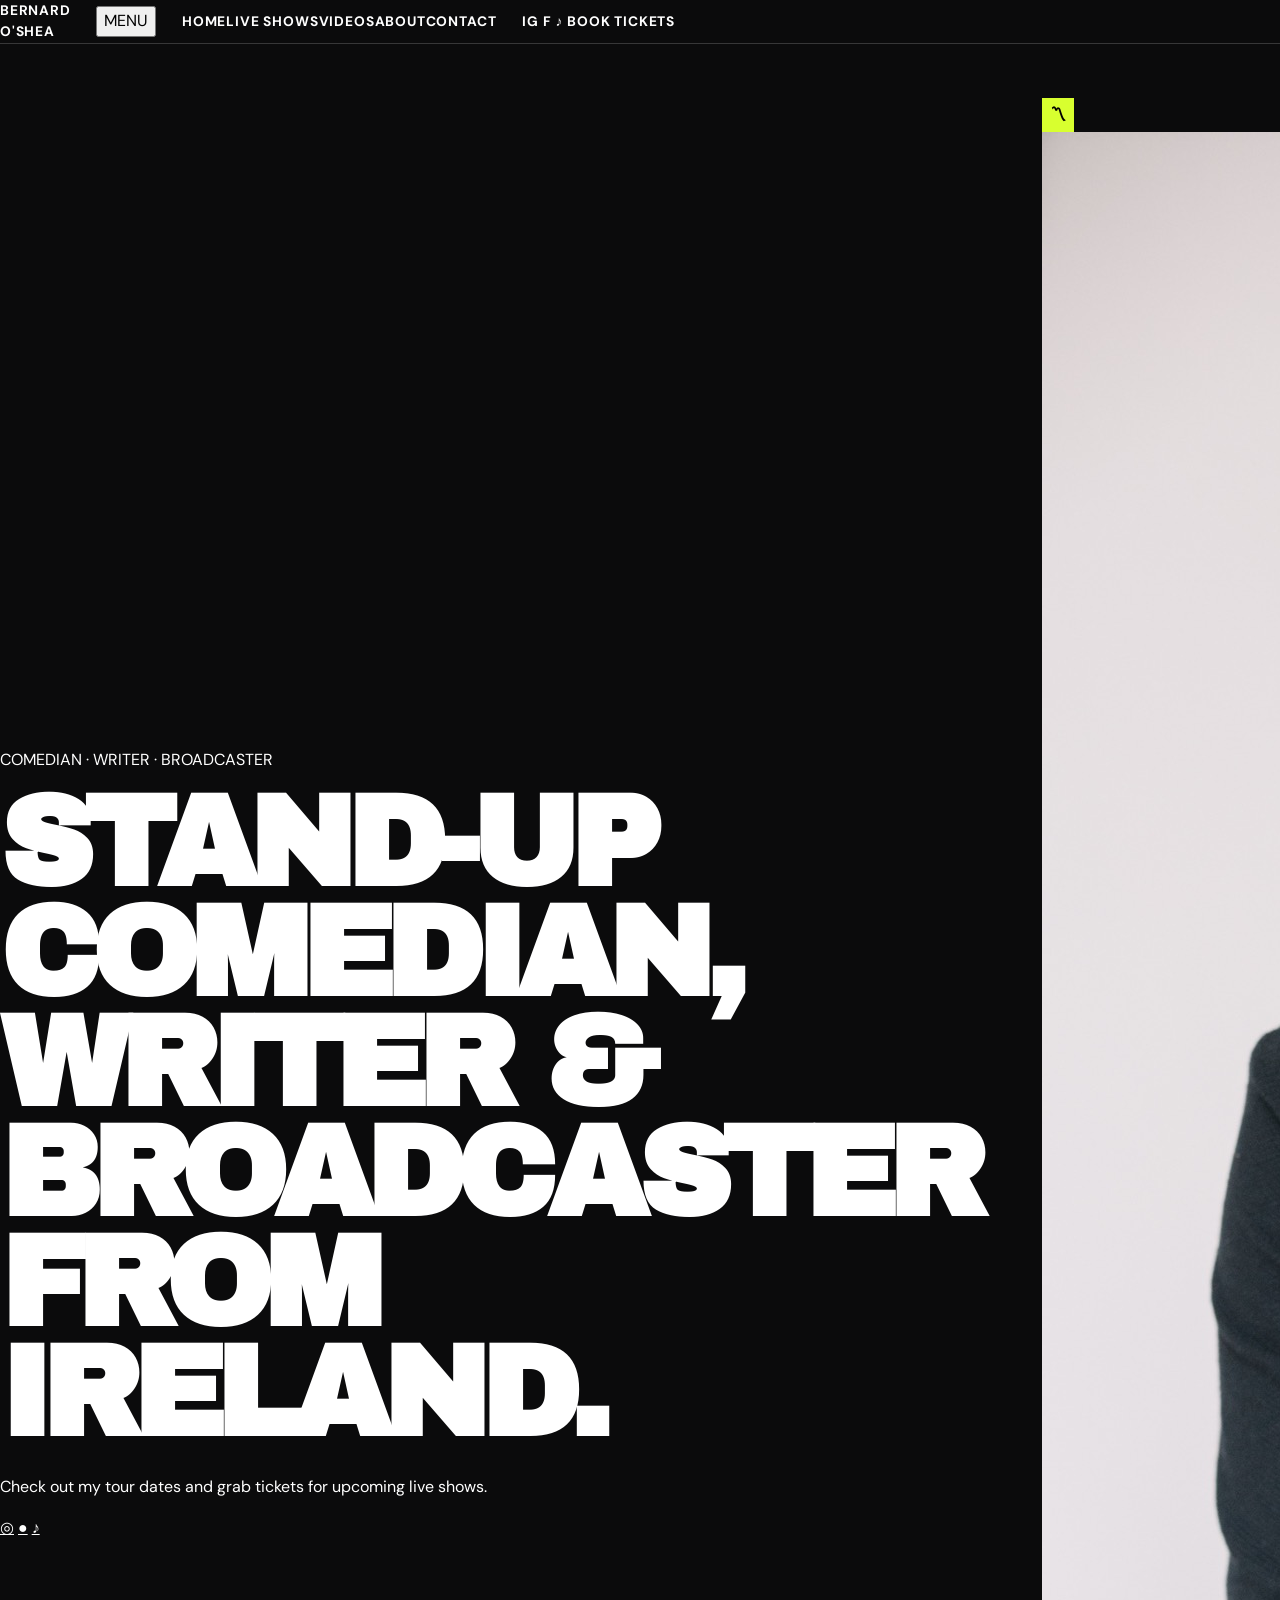
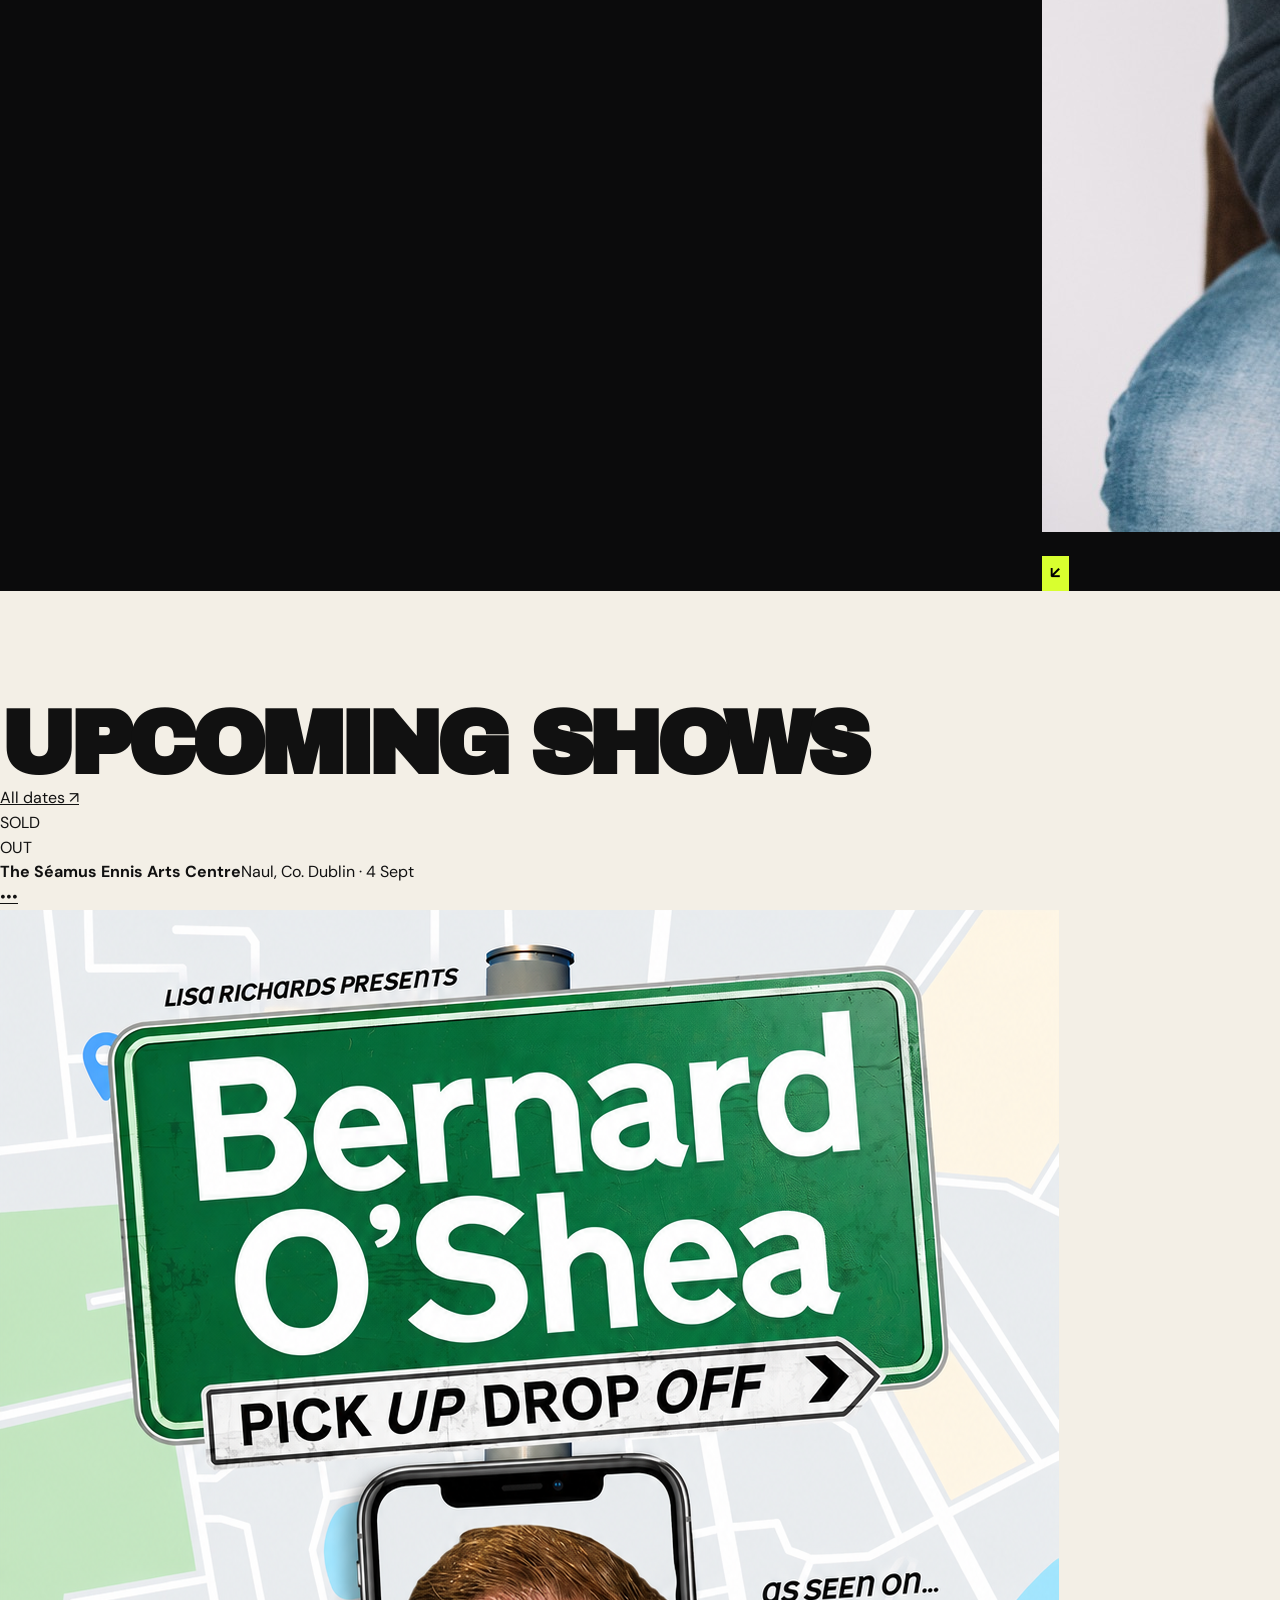
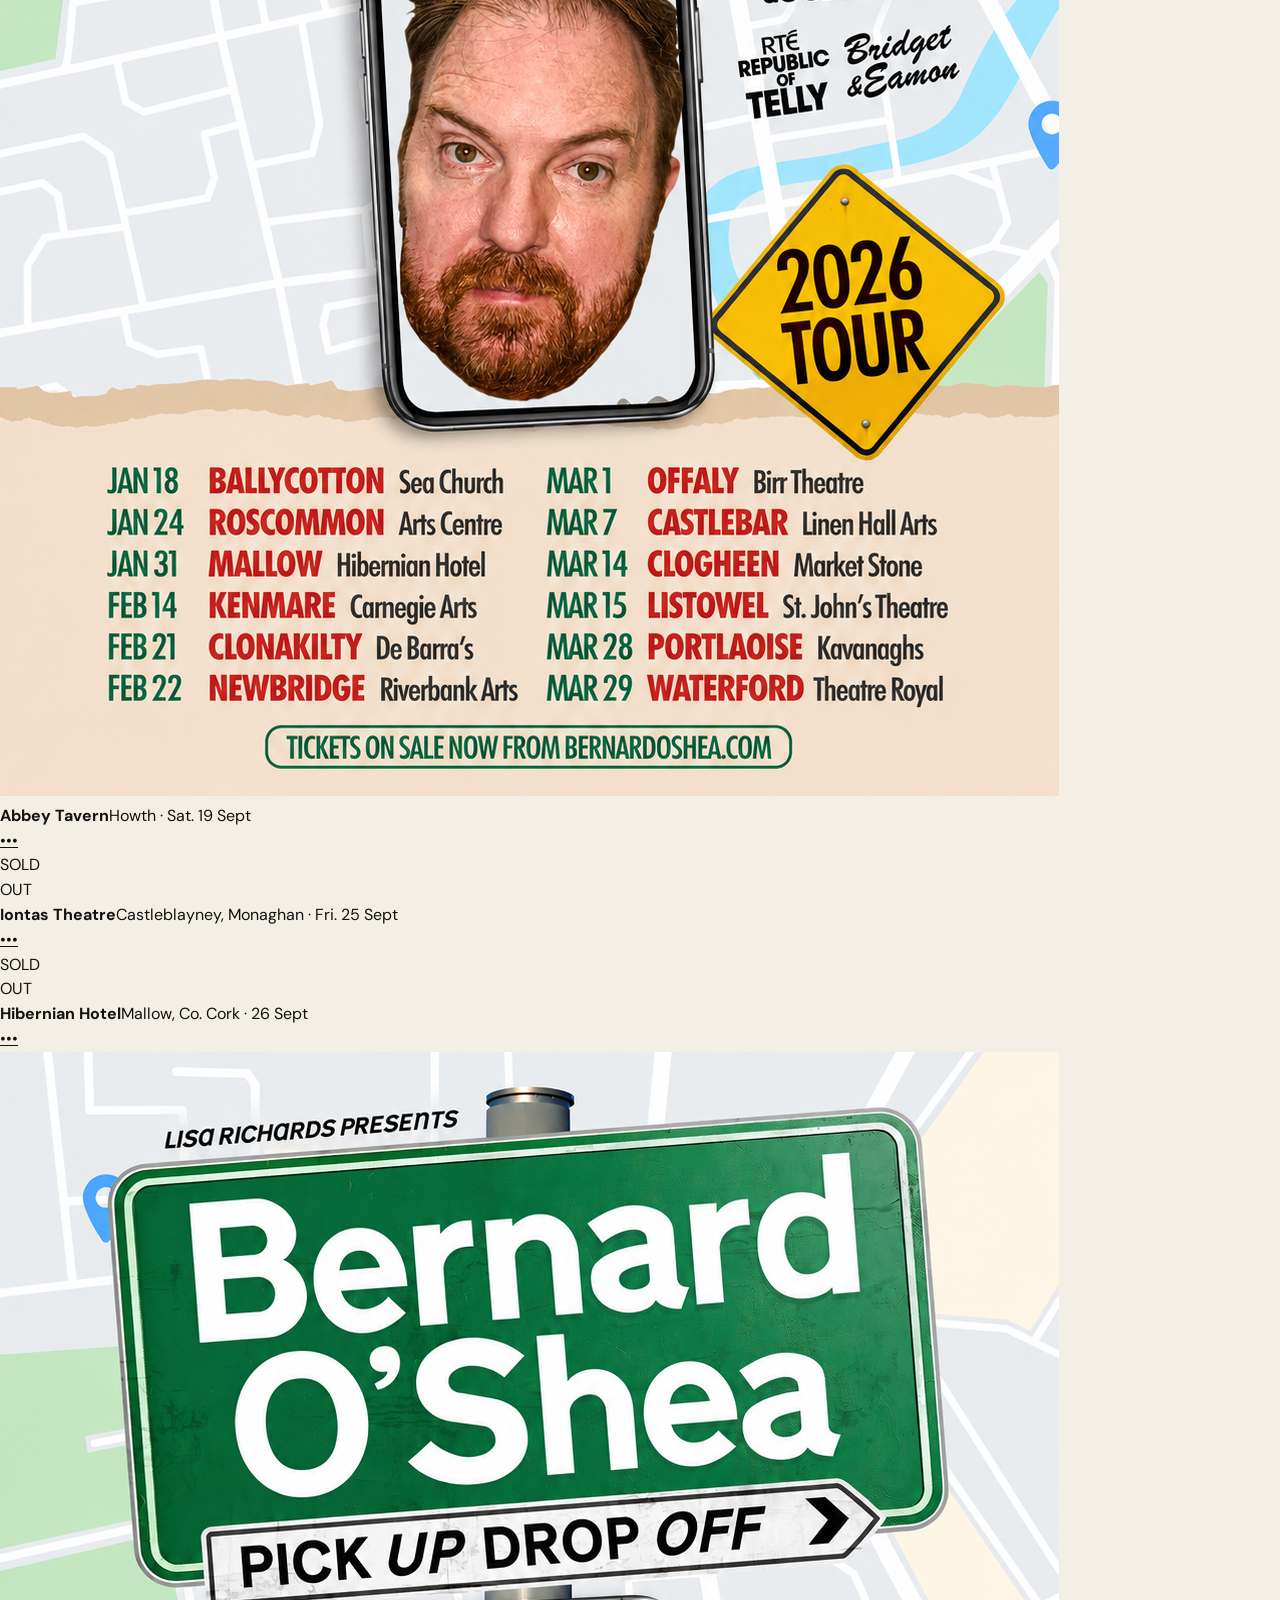
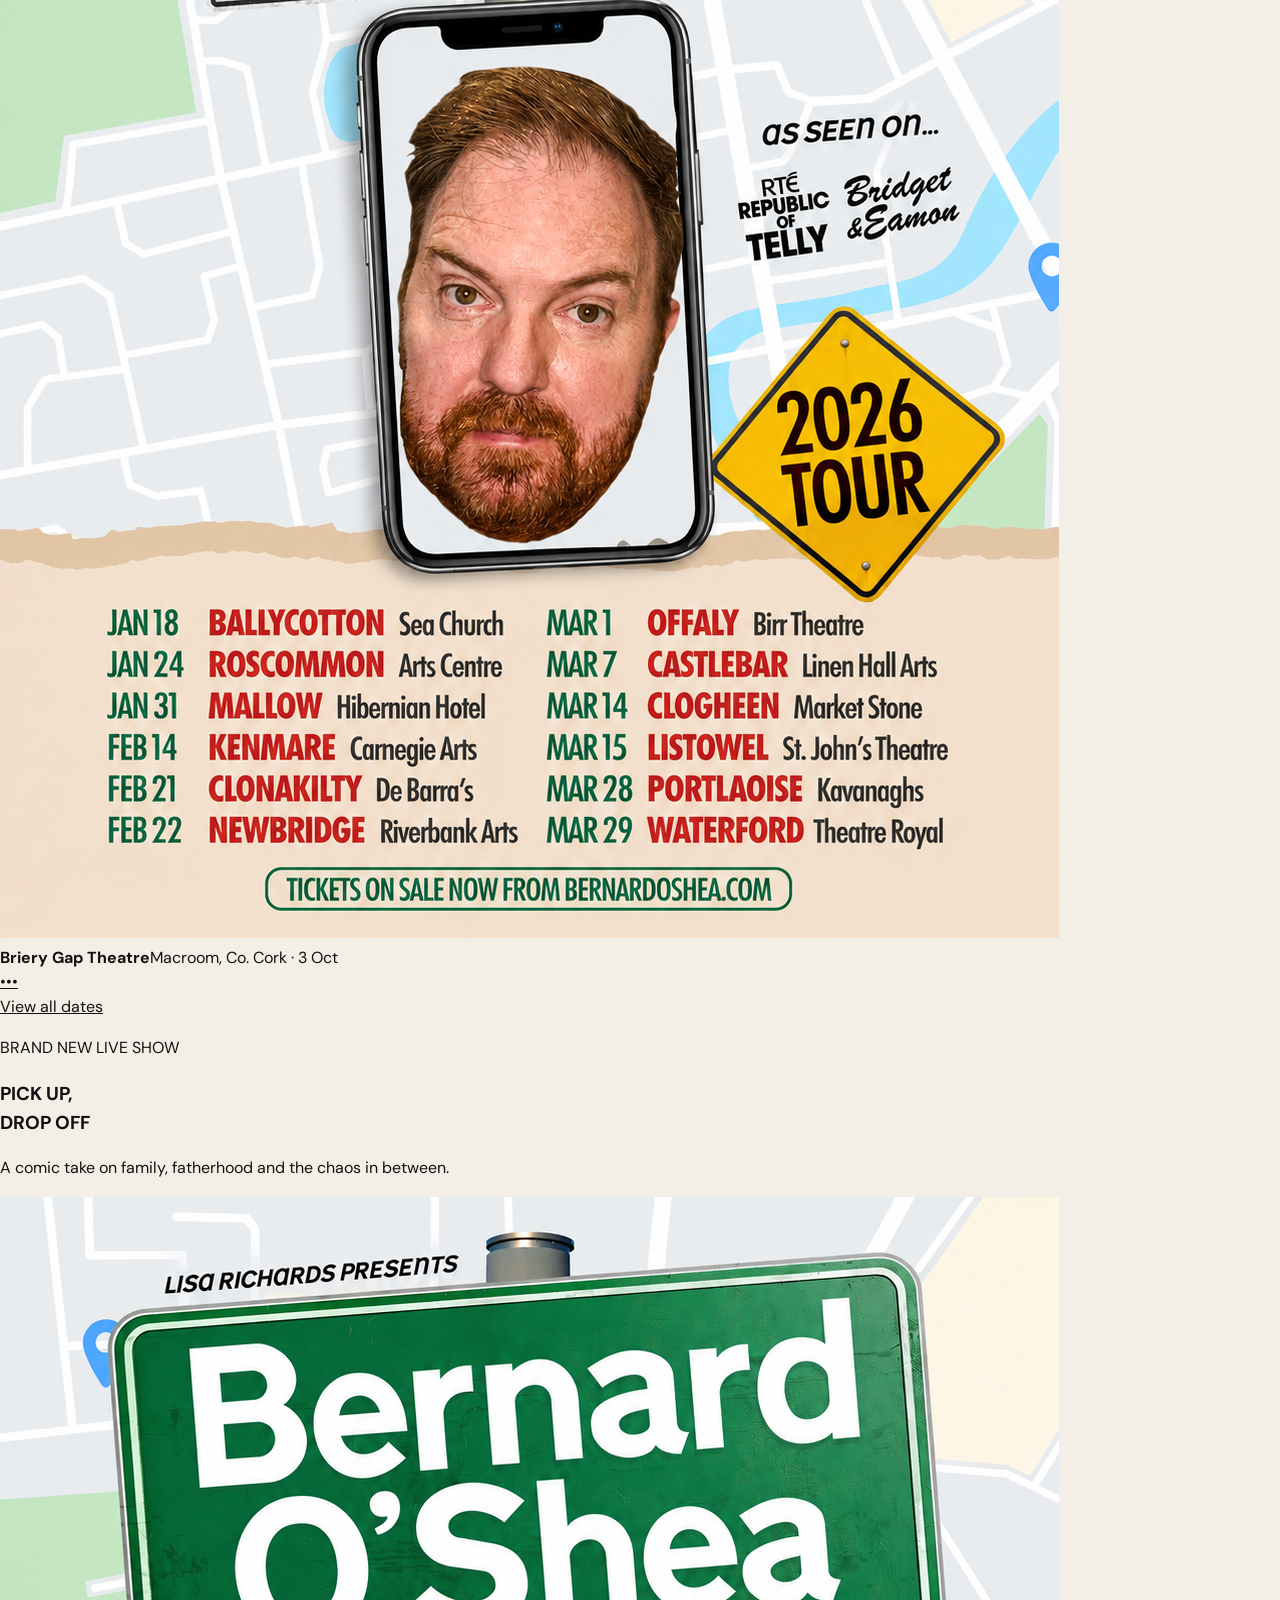
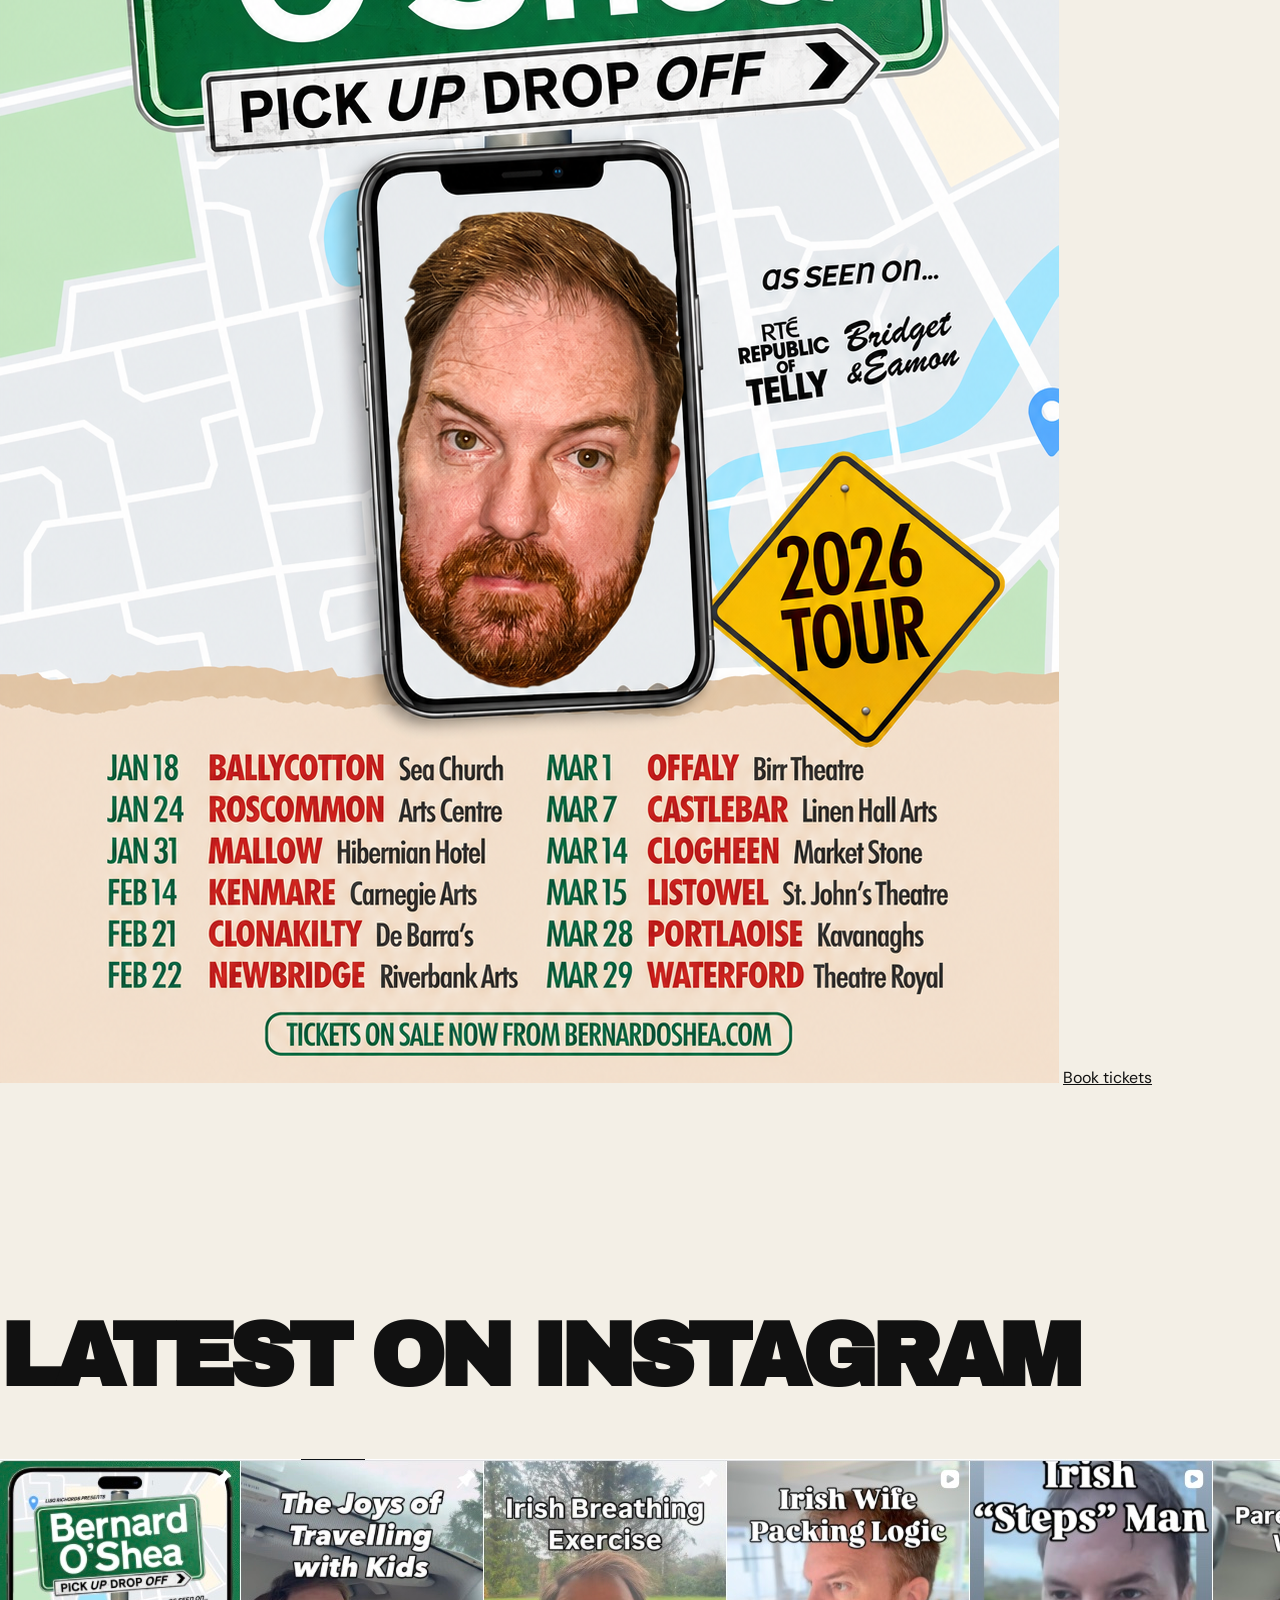
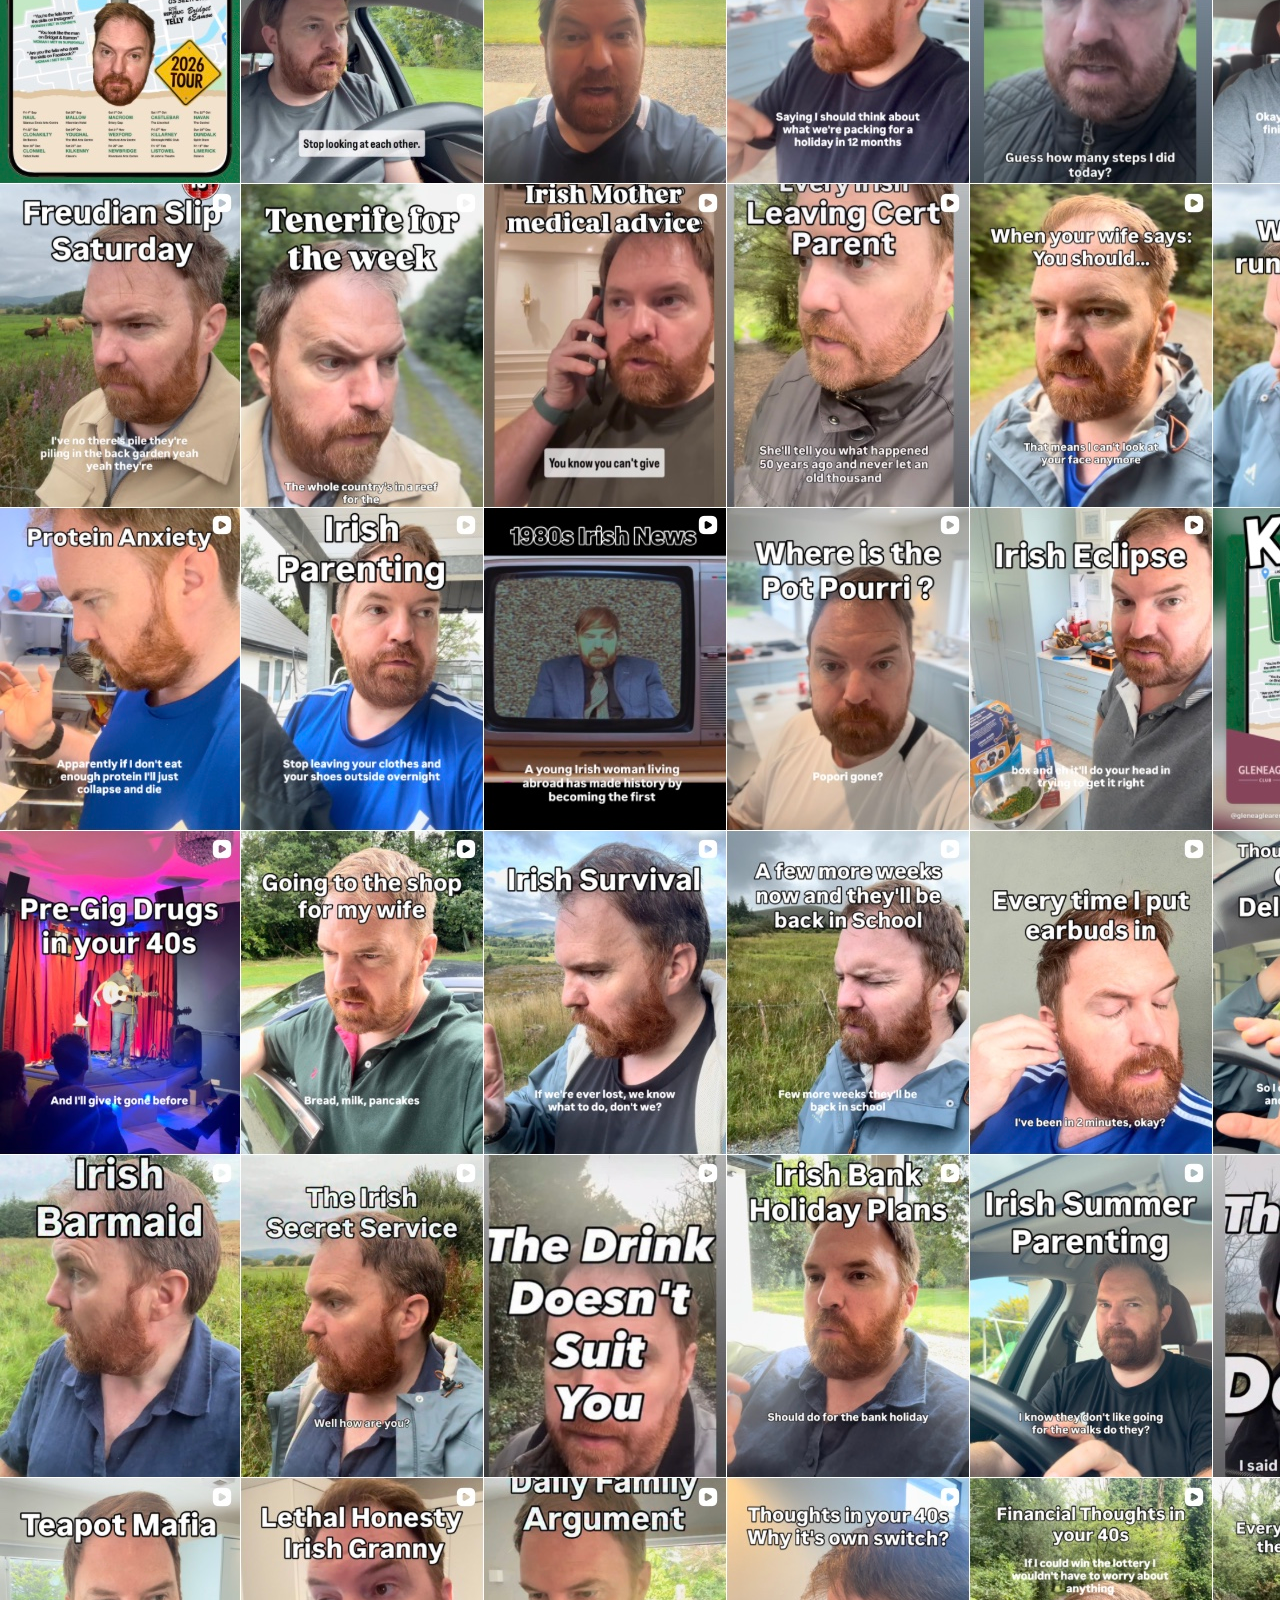
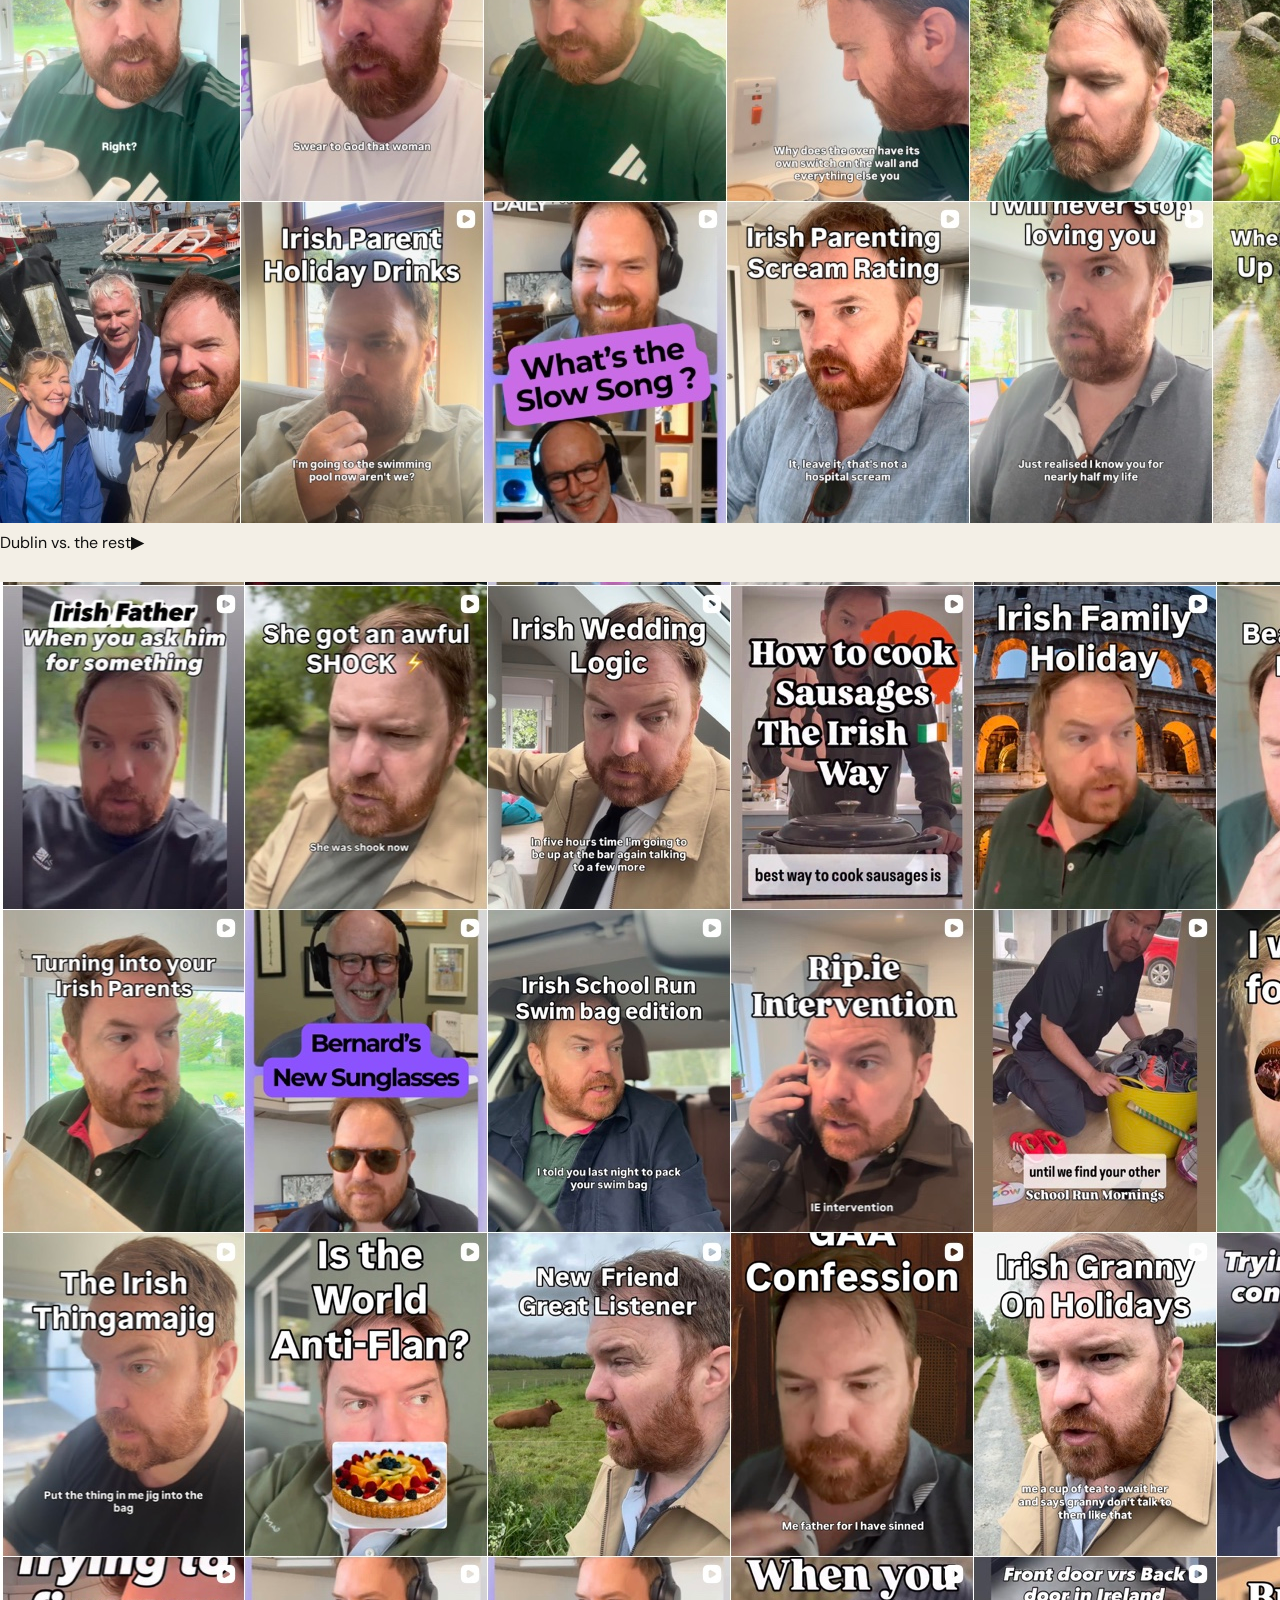
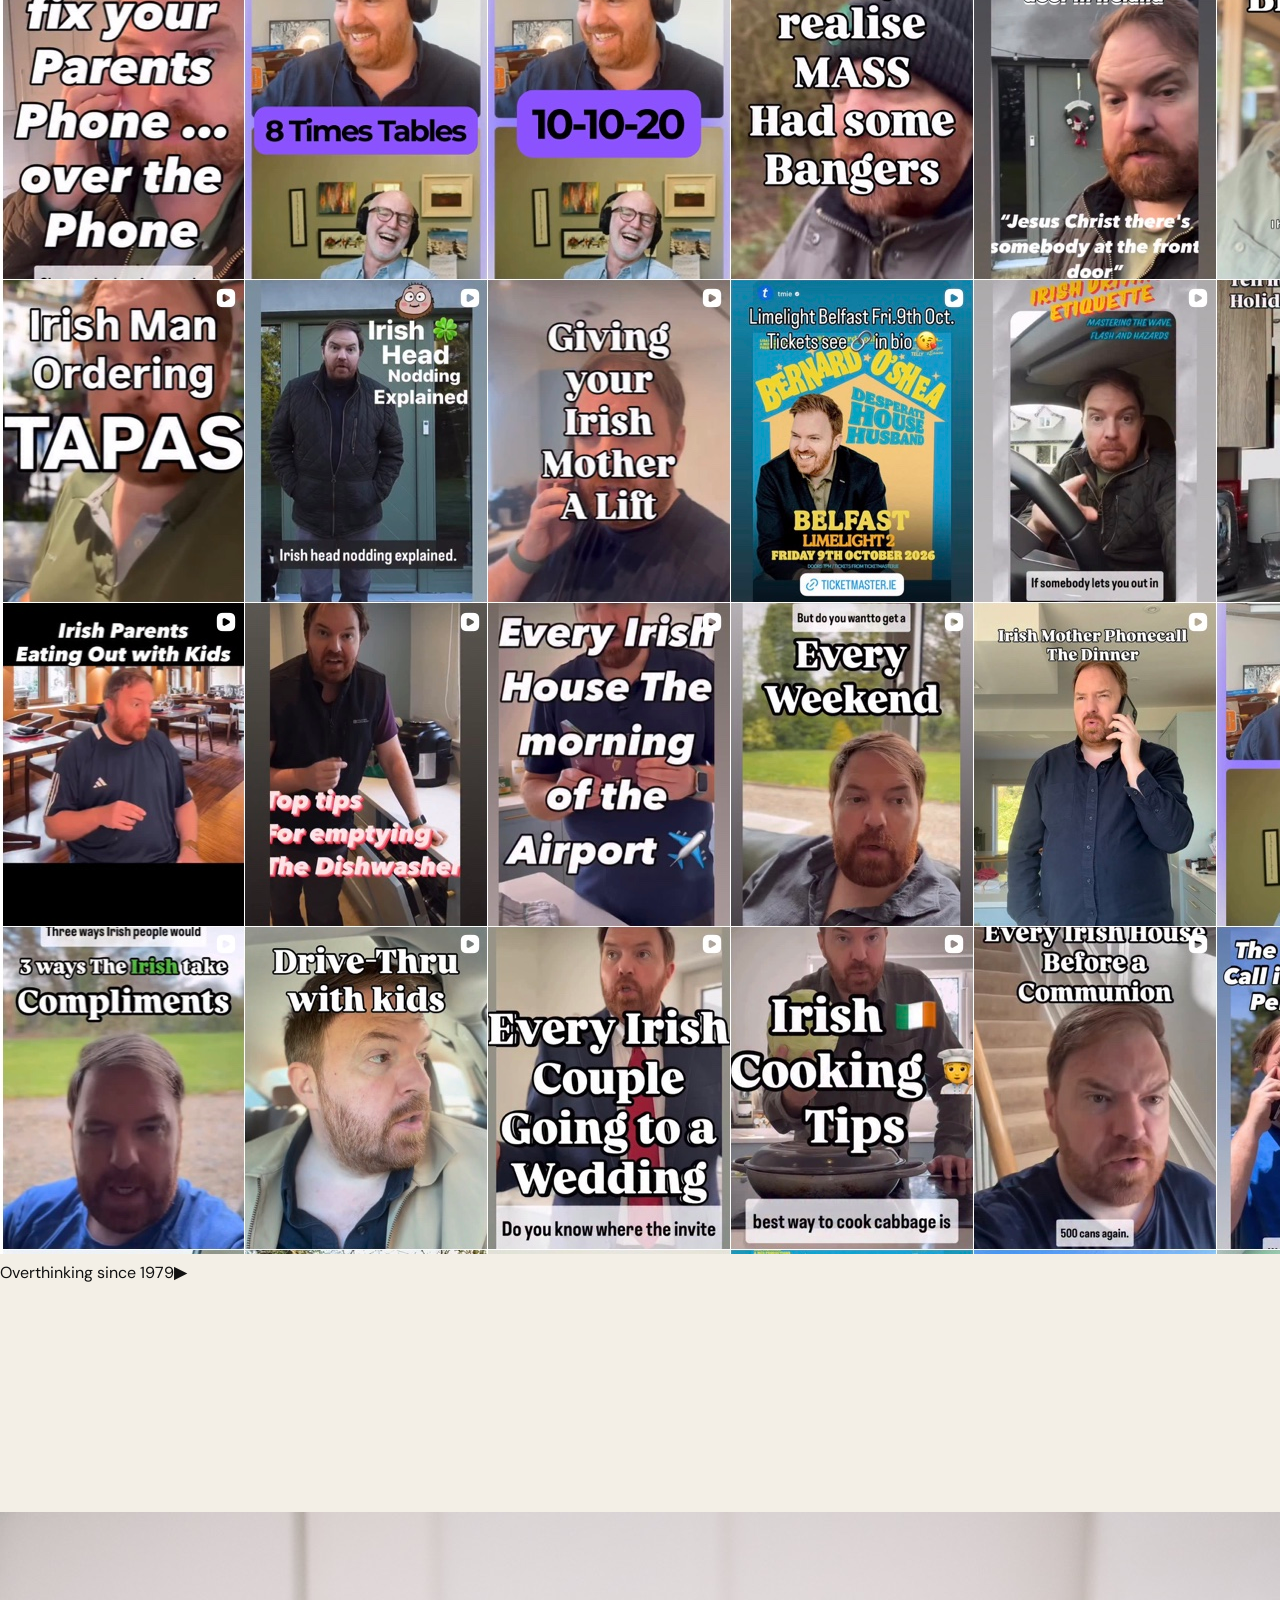
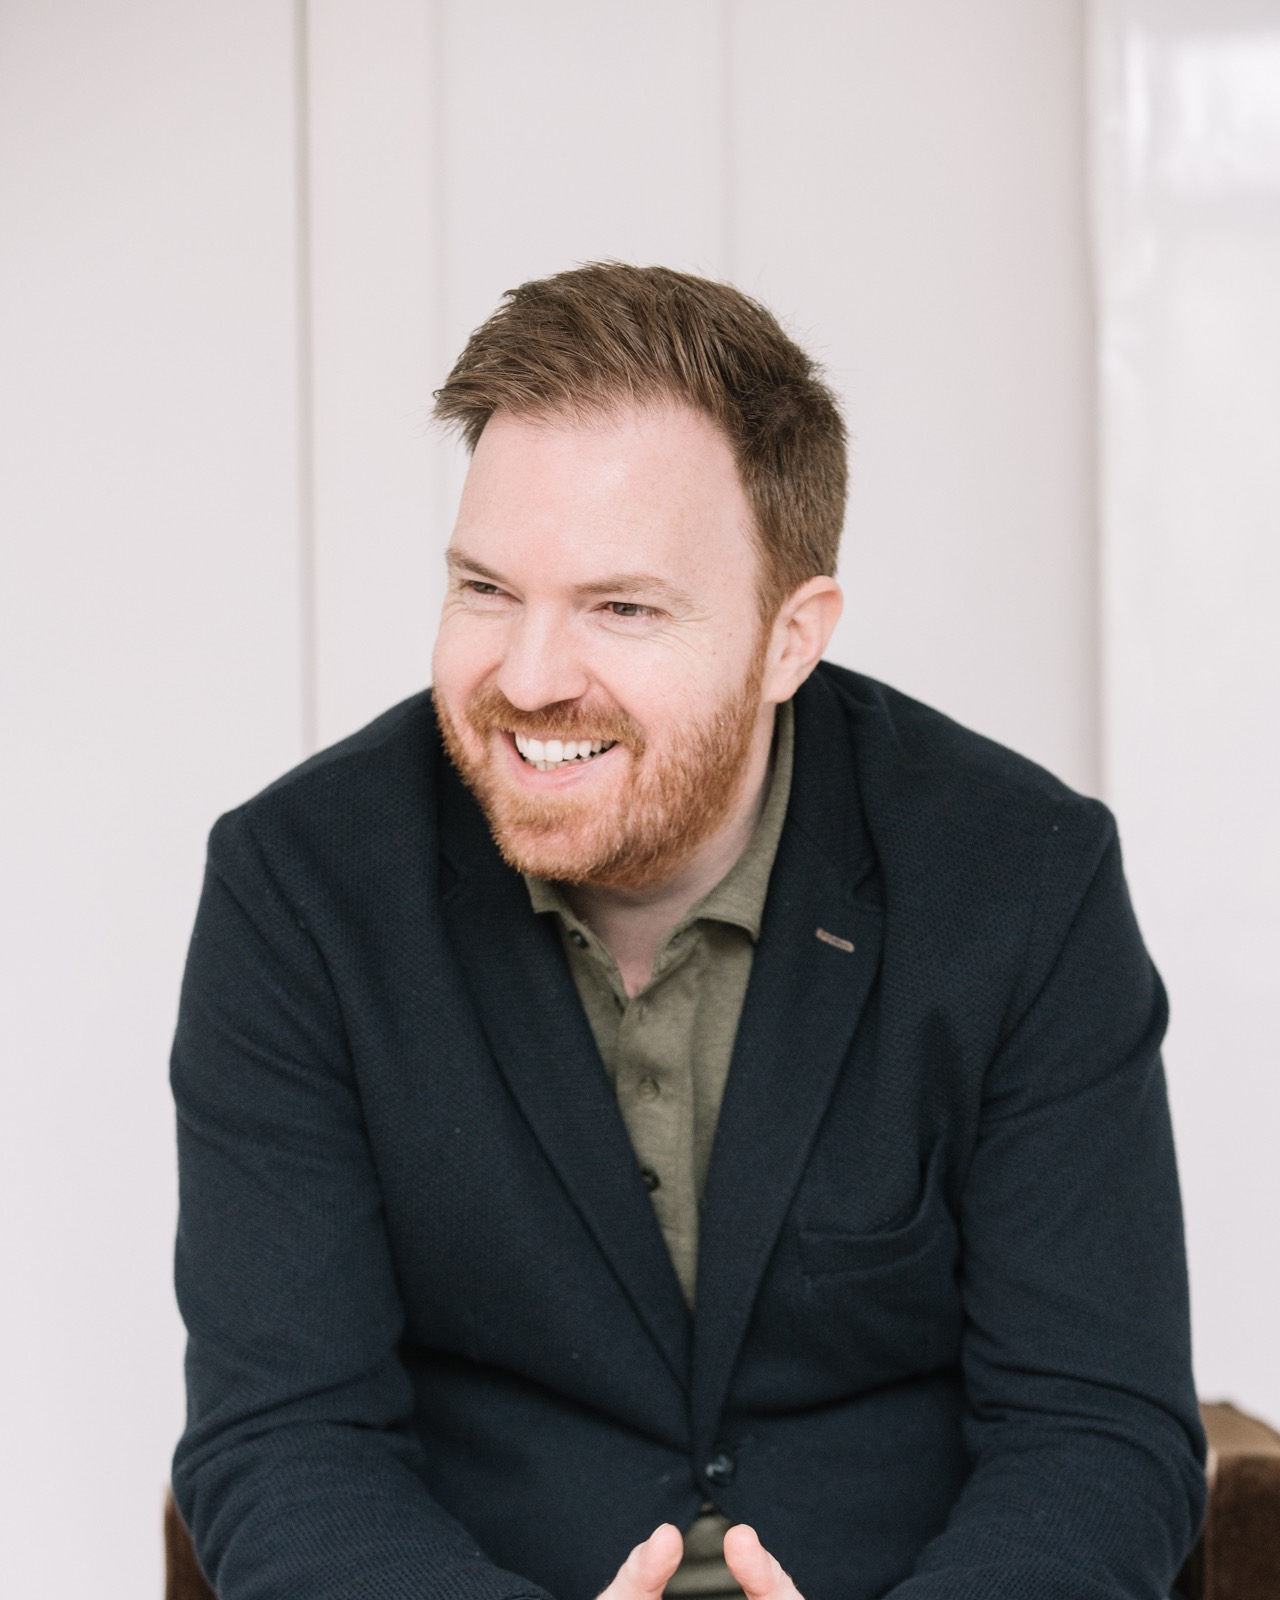
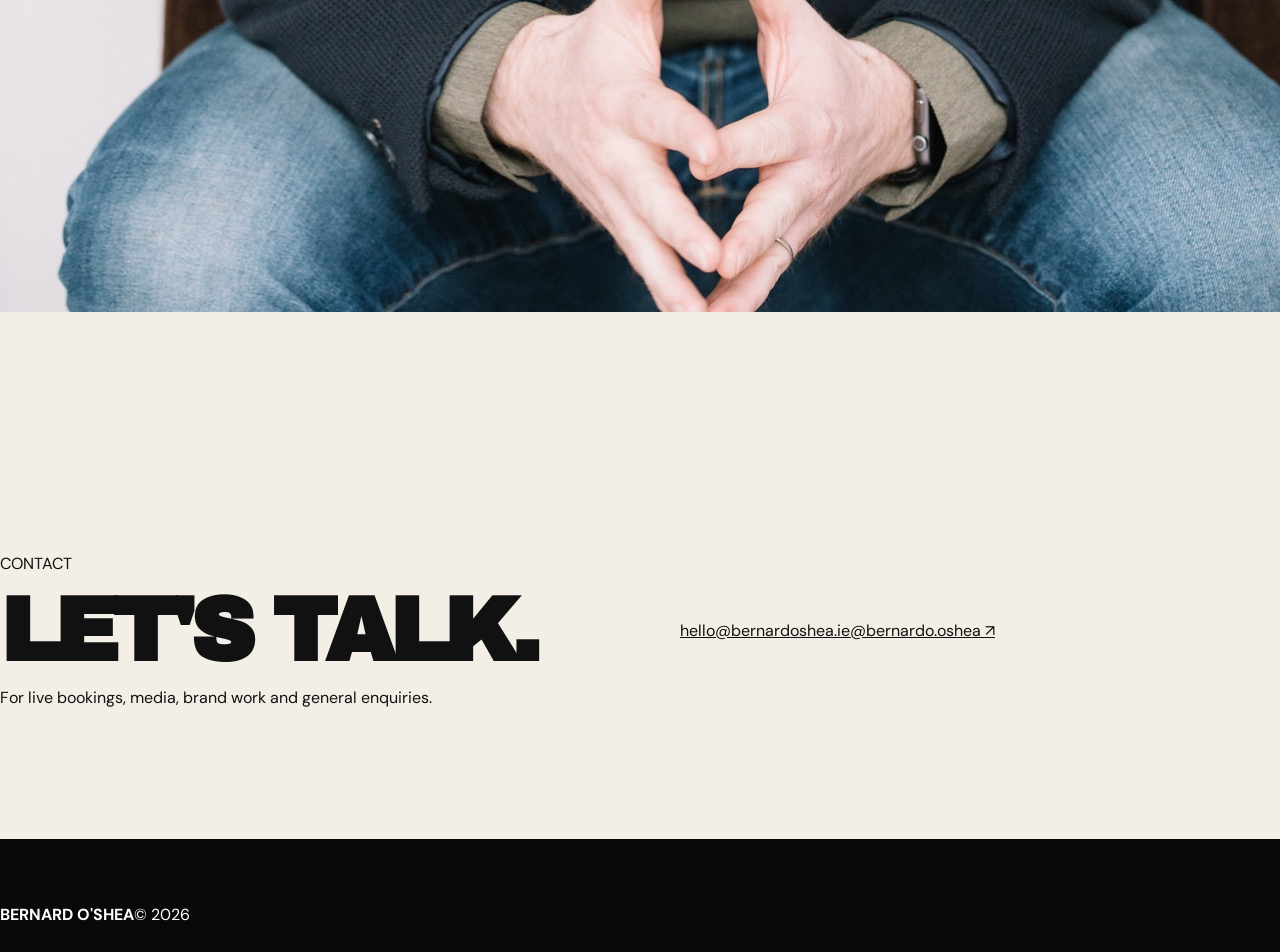
==== commit 9af65797: "Redesign homepage with olive grid Linktree-inspired aesthetic" ====
--- a/index.html
+++ b/index.html
@@ -1,69 +1,99 @@
-<!DOCTYPE html>
+<!doctype html>
 <html lang="en">
 <head>
-  <meta charset="UTF-8">
-  <meta name="viewport" content="width=device-width, initial-scale=1.0">
-  <meta name="description" content="Bernard O'Shea — Irish stand-up comedian, writer, broadcaster and bestselling author. Tour dates, clips and booking information.">
-  <meta name="theme-color" content="#09090a">
+  <meta charset="utf-8">
+  <meta name="viewport" content="width=device-width,initial-scale=1">
+  <meta name="description" content="Bernard O'Shea — stand-up comedian, writer and broadcaster from Ireland. Live dates, clips and bookings.">
+  <meta name="theme-color" content="#bcc88f">
   <title>Bernard O'Shea | Comedian</title>
   <link rel="preconnect" href="https://fonts.googleapis.com">
   <link rel="preconnect" href="https://fonts.gstatic.com" crossorigin>
-  <link href="https://fonts.googleapis.com/css2?family=Archivo+Black&family=DM+Sans:wght@400;500;600;700&display=swap" rel="stylesheet">
+  <link href="https://fonts.googleapis.com/css2?family=Archivo+Black&family=DM+Sans:wght@400;500;600;700;800&display=swap" rel="stylesheet">
   <link rel="stylesheet" href="style.css">
-  <style>
-    .hero-photo{width:min(100%,470px);aspect-ratio:4/5;object-fit:cover;object-position:center 28%;display:block;box-shadow:30px 30px 0 var(--orange);transform:rotate(2deg);border:8px solid #fff}.hero-art{overflow:visible}.tour-feature{display:grid;grid-template-columns:minmax(260px,.72fr) 1fr;gap:4rem;align-items:center;margin-bottom:5rem}.tour-poster{width:100%;max-width:470px;margin:auto;display:block;box-shadow:18px 18px 0 #111}.tour-copy h3{font-family:"Archivo Black";font-size:clamp(2.5rem,5vw,5rem);line-height:.9;letter-spacing:-.06em;margin:.5rem 0 1.4rem}.tour-copy p{font-size:1.08rem;color:var(--muted);max-width:580px}.date-row{grid-template-columns:130px 1fr auto}.date-actions{display:flex;align-items:center;gap:.65rem;justify-content:flex-end;flex-wrap:wrap}.ticket-link{display:inline-flex;align-items:center;justify-content:center;background:var(--acid);color:#111;text-decoration:none;font-weight:800;font-size:.72rem;letter-spacing:.08em;text-transform:uppercase;padding:.7rem .85rem;white-space:nowrap}.ticket-link:hover{transform:translateY(-2px)}.status.sold{background:#4c4c4c}.status.fast{background:var(--orange);color:#111}.status.few{background:#ffd85b;color:#111}.year-divider{font-family:"Archivo Black";font-size:2rem;margin:3rem 0 0;padding-bottom:1rem;border-bottom:2px solid #111}.about-photo{margin-top:2rem;width:100%;max-width:440px;aspect-ratio:4/5;object-fit:cover;object-position:center 28%;border:8px solid rgba(255,255,255,.9);box-shadow:18px 18px 0 var(--acid)}.reel-card-image{position:absolute;inset:0;width:100%;height:100%;object-fit:cover;opacity:.62;filter:saturate(.85)}.video-visual{isolation:isolate}.video-visual::after{content:"";position:absolute;inset:0;background:linear-gradient(to top,rgba(0,0,0,.65),rgba(0,0,0,.05) 60%);z-index:0}.video-visual .play,.video-visual .reel-label{z-index:2}.social-wall{background:#ece7dd}.social-wall-grid{display:grid;grid-template-columns:repeat(5,1fr);gap:.65rem;margin-top:3rem}.social-wall-grid img{display:block;width:100%;aspect-ratio:2/3;object-fit:cover;object-position:top;border:1px solid rgba(17,17,17,.15);transition:transform .2s ease}.social-wall-grid a:hover img{transform:translateY(-5px)}.credits-section{background:#fff}.credits-grid{display:grid;grid-template-columns:repeat(3,1fr);gap:1rem;margin-top:3rem}.credit-card{border:1px solid var(--line);padding:2rem;min-height:210px}.credit-card span{font-size:.72rem;font-weight:800;color:var(--purple);letter-spacing:.12em;text-transform:uppercase}.credit-card h3{font-family:"Archivo Black";font-size:1.45rem;line-height:1.05;margin:1rem 0}.credit-card p{color:var(--muted);margin:0}.contact-section{background:var(--orange)}.booking-grid{display:grid;grid-template-columns:repeat(2,1fr);gap:.8rem;margin-top:2rem}.booking-card{display:block;text-decoration:none;border:2px solid #111;padding:1.2rem;background:rgba(255,255,255,.1)}.booking-card strong{display:block;font-size:.78rem;text-transform:uppercase;letter-spacing:.08em;margin-bottom:.35rem}.booking-card span{font-weight:700}.booking-card:hover{background:#111;color:#fff}.agency-link{display:inline-block;margin-top:1.4rem;font-weight:800;text-underline-offset:.25rem}.instagram-follow{display:flex;justify-content:space-between;align-items:center;gap:1rem;flex-wrap:wrap}.instagram-note{color:rgba(255,255,255,.62);max-width:530px}.section-anchor{scroll-margin-top:20px}@media(max-width:900px){.tour-feature{grid-template-columns:1fr;gap:2.5rem}.date-row{grid-template-columns:110px 1fr}.date-actions{grid-column:2;justify-content:flex-start}.credits-grid{grid-template-columns:1fr 1fr}.social-wall-grid{grid-template-columns:repeat(3,1fr)}.hero-photo{max-width:420px}}@media(max-width:620px){.date-row{grid-template-columns:1fr;gap:.6rem}.date-actions{grid-column:auto;justify-content:flex-start}.booking-grid,.credits-grid{grid-template-columns:1fr}.social-wall-grid{grid-template-columns:repeat(2,1fr)}.social-wall-grid a:last-child{grid-column:1/-1;width:50%;justify-self:center}.hero-photo{width:82%;box-shadow:18px 18px 0 var(--orange)}}
-  </style>
 </head>
 <body>
-<a class="skip-link" href="#main">Skip to content</a>
-<header class="site-header"><div class="wrap nav-wrap"><a class="logo" href="#top">BERNARD O'SHEA<span>.</span></a><button class="menu-toggle" type="button" aria-expanded="false" aria-controls="main-nav">Menu</button><nav id="main-nav" class="nav" aria-label="Main navigation"><a href="#live">Live</a><a href="#about">About</a><a href="#watch">Watch</a><a href="#credits">Work</a><a class="nav-button" href="#contact">Bookings</a></nav></div></header>
-<main id="main">
-  <section id="top" class="hero section-anchor"><div class="hero-noise" aria-hidden="true"></div><div class="wrap hero-grid"><div class="hero-copy"><p class="kicker">Comedian · Writer · Broadcaster</p><h1>BERNARD<br><span>O'SHEA</span></h1><p class="hero-line">Stand-up, television, radio, writing and the daily absurdity of modern Irish life.</p><div class="hero-actions"><a class="btn btn-primary" href="#live">Tour dates</a><a class="btn btn-ghost" href="#watch">Watch clips</a></div></div><div class="hero-art"><img class="hero-photo" src="image.jpeg" alt="Bernard O'Shea smiling in a dark jacket"></div></div><div class="ticker" aria-hidden="true"><div>COMEDY · LIVE 2026/27 · INSTAGRAM · RADIO · TV · WRITING · COMEDY · LIVE 2026/27 · INSTAGRAM · RADIO · TV ·</div></div></section>
+<header class="site-header">
+  <div class="shell nav">
+    <a class="brand" href="#top" aria-label="Bernard O'Shea home">BERNARD<br>O'SHEA</a>
+    <button class="menu" aria-expanded="false" aria-controls="navlinks">MENU</button>
+    <nav id="navlinks" class="navlinks" aria-label="Main navigation">
+      <a href="#top">Home</a><a href="#shows">Live shows</a><a href="#videos">Videos</a><a href="#about">About</a><a href="#contact">Contact</a>
+    </nav>
+    <div class="nav-actions">
+      <a href="https://www.instagram.com/bernardo.oshea/" target="_blank" rel="noopener" aria-label="Instagram">IG</a>
+      <a href="https://www.facebook.com/bernardoshea" target="_blank" rel="noopener" aria-label="Facebook">f</a>
+      <a href="https://www.tiktok.com/" target="_blank" rel="noopener" aria-label="TikTok">♪</a>
+      <a class="pill dark" href="#shows">Book tickets</a>
+    </div>
+  </div>
+</header>
 
-  <section id="live" class="section live-section section-anchor"><div class="wrap"><div class="tour-feature"><img class="tour-poster" src="image.png" alt="Bernard O'Shea Pick Up Drop Off tour poster"><div class="tour-copy"><p class="kicker dark">Extended tour 2026/27</p><h3>PICK UP,<br>DROP OFF.</h3><p>Between the endless family pick ups and drop offs, Bernard explores the things we pick up through life — and the things we really should drop off along the way.</p><a class="btn btn-primary" href="#dates">See all dates</a></div></div><div id="dates" class="section-head split"><div><p class="kicker dark">On the road</p><h2>LIVE DATES</h2></div><p>Current dates and ticket links carried across from BernardOShea.ie.</p></div>
-    <h3 class="year-divider">2026</h3><div class="date-list">
-      <article class="date-row"><div class="date"><strong>04</strong><span>SEP</span></div><div><p class="venue">The Séamus Ennis Arts Centre</p><p class="city">Naul, Co. Dublin</p></div><div class="date-actions"><span class="status sold">Sold Out</span><a class="ticket-link" href="https://www.tseac.ie/event-details/bernard-oshea" target="_blank" rel="noopener">Venue ↗</a></div></article>
-      <article class="date-row"><div class="date"><strong>19</strong><span>SEP</span></div><div><p class="venue">Abbey Tavern</p><p class="city">Howth</p></div><div class="date-actions"><span class="status fast">Going Fast</span><a class="ticket-link" href="https://www.universe.com/events/bernard-o-shea-desperate-house-husband-tickets-PBFM8J" target="_blank" rel="noopener">Tickets ↗</a></div></article>
-      <article class="date-row"><div class="date"><strong>25</strong><span>SEP</span></div><div><p class="venue">Iontas Theatre</p><p class="city">Castleblayney, Co. Monaghan</p></div><div class="date-actions"><span class="status sold">Sold Out</span><a class="ticket-link" href="https://iontascastleblayney.ticketsolve.com/ticketbooth/shows/1173672660" target="_blank" rel="noopener">Venue ↗</a></div></article>
-      <article class="date-row"><div class="date"><strong>26</strong><span>SEP</span></div><div><p class="venue">The Hibernian Hotel</p><p class="city">Mallow, Co. Cork</p></div><div class="date-actions"><span class="status few">Few Left</span><a class="ticket-link" href="https://www.eventbrite.ie/e/bernard-oshea-pick-up-drop-off-tickets-1990950954901?aff=oddtdtcreator" target="_blank" rel="noopener">Tickets ↗</a></div></article>
-      <article class="date-row"><div class="date"><strong>03</strong><span>OCT</span></div><div><p class="venue">The Briery Gap Theatre</p><p class="city">Macroom, Co. Cork</p></div><div class="date-actions"><span class="status few">Few Left</span><a class="ticket-link" href="https://brierygap.ticketsolve.com/ticketbooth/shows/1173686966" target="_blank" rel="noopener">Tickets ↗</a></div></article>
-      <article class="date-row"><div class="date"><strong>08</strong><span>OCT</span></div><div><p class="venue">The Limelight 2</p><p class="city">Belfast</p></div><div class="date-actions"><span class="status">On Sale</span><a class="ticket-link" href="https://www.ticketmaster.ie/artist/1546594?venueId=461484" target="_blank" rel="noopener">Tickets ↗</a></div></article>
-      <article class="date-row"><div class="date"><strong>09</strong><span>OCT</span></div><div><p class="venue">The Limelight 2</p><p class="city">Belfast</p></div><div class="date-actions"><span class="status sold">Sold Out</span><a class="ticket-link" href="https://www.ticketmaster.ie/artist/1546594?venueId=461484" target="_blank" rel="noopener">Venue ↗</a></div></article>
-      <article class="date-row"><div class="date"><strong>17</strong><span>OCT</span></div><div><p class="venue">The Linenhall Arts Centre</p><p class="city">Castlebar, Co. Mayo</p></div><div class="date-actions"><span class="status fast">Selling Fast</span><a class="ticket-link" href="https://www.thelinenhall.com/whats-on/events/bernard-oshea-pick-up-drop-off" target="_blank" rel="noopener">Tickets ↗</a></div></article>
-      <article class="date-row"><div class="date"><strong>22</strong><span>OCT</span></div><div><p class="venue">The Central Bar</p><p class="city">Navan, Co. Meath</p></div><div class="date-actions"><a class="ticket-link" href="https://ticketstop.ie/events/1521" target="_blank" rel="noopener">Tickets ↗</a></div></article>
-      <article class="date-row"><div class="date"><strong>23</strong><span>OCT</span></div><div><p class="venue">De Barra's</p><p class="city">Clonakilty, Co. Cork</p></div><div class="date-actions"><a class="ticket-link" href="https://debarra.ie/event/comedy-bernard-oshea-pick-up-drop-off/" target="_blank" rel="noopener">Tickets ↗</a></div></article>
-      <article class="date-row"><div class="date"><strong>24</strong><span>OCT</span></div><div><p class="venue">Living</p><p class="city">Youghal, Co. Cork</p></div><div class="date-actions"><a class="ticket-link" href="https://livingyoughal.ie/event/bernard-oshea-pick-up-drop-off/" target="_blank" rel="noopener">Tickets ↗</a></div></article>
-      <article class="date-row"><div class="date"><strong>06</strong><span>NOV</span></div><div><p class="venue">Courthouse Arts Centre</p><p class="city">Tinahely, Co. Wicklow</p></div><div class="date-actions"><span class="status sold">Sold Out</span><a class="ticket-link" href="https://www.courthousearts.ie/whats-on-event/bernard-oshea-desperate-house-husban" target="_blank" rel="noopener">Venue ↗</a></div></article>
-      <article class="date-row"><div class="date"><strong>21</strong><span>NOV</span></div><div><p class="venue">Wexford Arts Centre</p><p class="city">Wexford</p></div><div class="date-actions"><span class="status few">Few Left</span><a class="ticket-link" href="https://wexfordartscentre.ticketsolve.com/ticketbooth/shows/873665359" target="_blank" rel="noopener">Tickets ↗</a></div></article>
-      <article class="date-row"><div class="date"><strong>27</strong><span>NOV</span></div><div><p class="venue">Gleneagle Club</p><p class="city">Killarney, Co. Kerry</p></div><div class="date-actions"><a class="ticket-link" href="https://gleneaglearena.ie/gigs/bernard-oshea-pick-up-drop-off/" target="_blank" rel="noopener">Tickets ↗</a></div></article>
-      <article class="date-row"><div class="date"><strong>20</strong><span>DEC</span></div><div><p class="venue">Spirit Store</p><p class="city">Dundalk, Co. Louth</p></div><div class="date-actions"><a class="ticket-link" href="https://spiritstore.ie/event.php?eventID=BOShea26" target="_blank" rel="noopener">Tickets ↗</a></div></article>
-      <article class="date-row"><div class="date"><strong>28</strong><span>DEC</span></div><div><p class="venue">Talbot Hotel</p><p class="city">Clonmel, Co. Tipperary</p></div><div class="date-actions"><a class="ticket-link" href="https://bernardoshea.ie/" target="_blank" rel="noopener">Tickets ↗</a></div></article>
+<main>
+  <section id="top" class="hero grid-bg">
+    <div class="shell hero-grid">
+      <div class="hero-copy">
+        <p class="eyebrow">COMEDIAN · WRITER · BROADCASTER</p>
+        <h1>STAND-UP COMEDIAN,<br>WRITER &amp; BROADCASTER<br>FROM IRELAND.</h1>
+        <p class="intro">Check out my tour dates and grab tickets for upcoming live shows.</p>
+        <div class="social-row">
+          <a href="https://www.instagram.com/bernardo.oshea/" target="_blank" rel="noopener">◎</a>
+          <a href="https://www.facebook.com/bernardoshea" target="_blank" rel="noopener">●</a>
+          <a href="https://www.tiktok.com/" target="_blank" rel="noopener">♪</a>
+        </div>
+      </div>
+      <div class="hero-photo-wrap">
+        <div class="scribble scribble-one">〽</div>
+        <img class="hero-photo" src="image.jpeg" alt="Bernard O'Shea smiling in a dark jacket">
+        <div class="scribble arrow">↙</div>
+      </div>
     </div>
-    <h3 class="year-divider">2027</h3><div class="date-list">
-      <article class="date-row"><div class="date"><strong>23</strong><span>JAN</span></div><div><p class="venue">Cleere's</p><p class="city">Kilkenny</p></div><div class="date-actions"><span class="status sold">Sold Out</span><a class="ticket-link" href="https://bernardoshea.ie/" target="_blank" rel="noopener">Venue ↗</a></div></article>
-      <article class="date-row"><div class="date"><strong>29</strong><span>JAN</span></div><div><p class="venue">Riverbank Arts Centre</p><p class="city">Newbridge, Co. Kildare</p></div><div class="date-actions"><span class="status sold">Sold Out</span><a class="ticket-link" href="https://www.riverbank.ie/event/bernard-oshea-pick-up-drop-off/" target="_blank" rel="noopener">Venue ↗</a></div></article>
-      <article class="date-row"><div class="date"><strong>05</strong><span>FEB</span></div><div><p class="venue">An Grianán Theatre</p><p class="city">Letterkenny, Co. Donegal</p></div><div class="date-actions"><a class="ticket-link" href="https://angrianan.com/event/bernard-oshea-desperate-house-husband/" target="_blank" rel="noopener">Tickets ↗</a></div></article>
-      <article class="date-row"><div class="date"><strong>07</strong><span>FEB</span></div><div><p class="venue">3Olympia Theatre</p><p class="city">Dublin</p></div><div class="date-actions"><span class="status fast">Selling Fast</span><a class="ticket-link" href="https://www.ticketmaster.ie/bernard-o-shea-desperate-house-husband-dublin-07-02-2027/event/1800648790D36E07" target="_blank" rel="noopener">Tickets ↗</a></div></article>
-      <article class="date-row"><div class="date"><strong>12</strong><span>FEB</span></div><div><p class="venue">St. John's Theatre</p><p class="city">Listowel, Co. Kerry</p></div><div class="date-actions"><a class="ticket-link" href="https://www.stjohnstheatre.ie/" target="_blank" rel="noopener">Tickets ↗</a></div></article>
-      <article class="date-row"><div class="date"><strong>19</strong><span>FEB</span></div><div><p class="venue">Midlands Park Hotel</p><p class="city">Portlaoise, Co. Laois</p></div><div class="date-actions"><span class="status fast">Going Fast</span><a class="ticket-link" href="https://www.universe.com/events/bernard-oshea-desperate-house-husband-tickets-S5WZF6" target="_blank" rel="noopener">Tickets ↗</a></div></article>
-      <article class="date-row"><div class="date"><strong>12</strong><span>MAR</span></div><div><p class="venue">Cork Opera House</p><p class="city">Cork</p></div><div class="date-actions"><a class="ticket-link" href="https://www.corkoperahouse.ie/whats-on/bernard-oshea/" target="_blank" rel="noopener">Tickets ↗</a></div></article>
-      <article class="date-row"><div class="date"><strong>18</strong><span>MAR</span></div><div><p class="venue">Róisín Dubh</p><p class="city">Galway</p></div><div class="date-actions"><a class="ticket-link" href="https://roisindubh.net/listings/bernard-oshea-pick-up-drop-off-2027-03-18-200000-81387" target="_blank" rel="noopener">Tickets ↗</a></div></article>
-      <article class="date-row"><div class="date"><strong>19</strong><span>MAR</span></div><div><p class="venue">Dolan's</p><p class="city">Limerick</p></div><div class="date-actions"><a class="ticket-link" href="https://www.dolans.ie/gigs-events-live-music-listings/2027/3/19/bernard-oshea-comedy" target="_blank" rel="noopener">Tickets ↗</a></div></article>
-      <article class="date-row"><div class="date"><strong>15</strong><span>OCT</span></div><div><p class="venue">Hawk's Well Theatre</p><p class="city">Sligo</p></div><div class="date-actions"><a class="ticket-link" href="https://www.hawkswell.com/whats-on/shows/bernard-oshea-pick-up-drop-off" target="_blank" rel="noopener">Tickets ↗</a></div></article>
+  </section>
+
+  <section id="shows" class="section cream">
+    <div class="shell">
+      <div class="section-title-row"><h2>UPCOMING SHOWS</h2><a class="text-link" href="https://bernardoshea.ie/" target="_blank" rel="noopener">All dates ↗</a></div>
+      <div class="shows-layout">
+        <div class="show-list">
+          <article class="show-card sold"><div class="show-badge">SOLD<br>OUT</div><div><strong>The Séamus Ennis Arts Centre</strong><span>Naul, Co. Dublin · 4 Sept</span></div><a href="https://www.tseac.ie/event-details/bernard-oshea" target="_blank" rel="noopener" aria-label="Seamus Ennis Arts Centre">•••</a></article>
+          <article class="show-card"><img src="image.png" alt="Pick Up Drop Off"><div><strong>Abbey Tavern</strong><span>Howth · Sat. 19 Sept</span></div><a href="https://www.universe.com/events/bernard-o-shea-desperate-house-husband-tickets-PBFM8J" target="_blank" rel="noopener" aria-label="Abbey Tavern tickets">•••</a></article>
+          <article class="show-card sold"><div class="show-badge">SOLD<br>OUT</div><div><strong>Iontas Theatre</strong><span>Castleblayney, Monaghan · Fri. 25 Sept</span></div><a href="https://iontascastleblayney.ticketsolve.com/ticketbooth/shows/1173672660" target="_blank" rel="noopener" aria-label="Iontas Theatre">•••</a></article>
+          <article class="show-card sold"><div class="show-badge">SOLD<br>OUT</div><div><strong>Hibernian Hotel</strong><span>Mallow, Co. Cork · 26 Sept</span></div><a href="https://www.eventbrite.ie/e/bernard-oshea-pick-up-drop-off-tickets-1990950954901?aff=oddtdtcreator" target="_blank" rel="noopener" aria-label="Hibernian Hotel">•••</a></article>
+          <article class="show-card"><img src="image.png" alt="Pick Up Drop Off"><div><strong>Briery Gap Theatre</strong><span>Macroom, Co. Cork · 3 Oct</span></div><a href="https://brierygap.ticketsolve.com/ticketbooth/shows/1173686966" target="_blank" rel="noopener" aria-label="Briery Gap tickets">•••</a></article>
+          <a class="pill outline full-mobile" href="https://bernardoshea.ie/" target="_blank" rel="noopener">View all dates</a>
+        </div>
+        <aside class="tour-card">
+          <div class="tour-copy"><p class="eyebrow light">BRAND NEW LIVE SHOW</p><h3>PICK UP,<br>DROP OFF</h3><p>A comic take on family, fatherhood and the chaos in between.</p></div>
+          <img src="image.png" alt="Pick Up, Drop Off tour artwork">
+          <a class="pill dark wide" href="https://bernardoshea.ie/" target="_blank" rel="noopener">Book tickets</a>
+        </aside>
+      </div>
     </div>
-  </div></section>
+  </section>
 
-  <section id="about" class="section about-section section-anchor"><div class="wrap about-grid"><div class="about-title"><p class="kicker">About</p><h2>COMEDY FROM<br>REAL LIFE.</h2><img class="about-photo" src="image.jpeg" alt="Portrait of Bernard O'Shea"></div><div class="about-copy"><p class="lead">Bernard O'Shea is a stand-up comedian, broadcaster and bestselling author.</p><p>His debut book, <em>My Wife is Married to a Feckin’ Eejit</em>, became a bestseller. A familiar voice on Irish radio, Bernard co-hosted <em>Breakfast Republic</em> on RTÉ 2FM and <em>iRadio Breakfast</em>, and has contributed regularly to RTÉ Radio 1.</p><p>On television, Bernard co-wrote and starred in RTÉ's <em>The Republic of Telly</em> and <em>Bridget & Eamon</em>, as well as <em>Marty and Bernard: On the Road Again</em> and <em>Bernard's Working Comics</em>.</p><div class="stats"><div><strong>LIVE</strong><span>Stand-up</span></div><div><strong>TV</strong><span>Comedy & scripted work</span></div><div><strong>RADIO</strong><span>Broadcasting</span></div><div><strong>AUTHOR</strong><span>Bestselling book</span></div></div></div></div></section>
+  <section id="videos" class="section cream videos-section">
+    <div class="shell">
+      <h2>LATEST ON INSTAGRAM</h2>
+      <div class="video-grid">
+        <a class="video-card" href="https://www.instagram.com/reel/DLxkOPhojpv/" target="_blank" rel="noopener"><img src="Image 25-08-2026 at 19.07.jpg" alt="Bernard O'Shea clip"><span>Dublin vs. the rest</span><b>▶</b></a>
+        <a class="video-card" href="https://www.instagram.com/reel/DU5ZYtbiKxT/" target="_blank" rel="noopener"><img src="Image 25-08-2026 at 19.08.jpg" alt="Bernard O'Shea clip"><span>Parenting is just winging it…</span><b>▶</b></a>
+        <a class="video-card" href="https://www.instagram.com/reel/DZW46b-oyPh/" target="_blank" rel="noopener"><img src="Image 25-08-2026 at 19.09.jpg" alt="Bernard O'Shea clip"><span>Overthinking since 1979</span><b>▶</b></a>
+        <div class="follow-card"><h3>FOLLOW FOR MORE</h3><p>New clips, tour updates and the usual nonsense.</p><a class="pill olive" href="https://www.instagram.com/bernardo.oshea/" target="_blank" rel="noopener">Follow on Instagram</a></div>
+      </div>
+    </div>
+  </section>
 
-  <section id="watch" class="section watch-section section-anchor"><div class="wrap"><div class="section-head split light"><div><p class="kicker">Watch</p><h2>FEATURED<br>CLIPS.</h2></div><p>Selected Reels from Bernard's Instagram.</p></div><div class="video-grid"><a class="video-card large" href="https://www.instagram.com/reel/DLxkOPhojpv/" target="_blank" rel="noopener noreferrer"><div class="video-visual"><img class="reel-card-image" src="Image 25-08-2026 at 19.07.jpg" alt="Instagram comedy preview"><span class="play">▶</span><span class="reel-label">REEL 01</span></div><div class="video-meta"><strong>Featured Reel</strong><span>Watch on Instagram ↗</span></div></a><a class="video-card" href="https://www.instagram.com/reel/DU5ZYtbiKxT/" target="_blank" rel="noopener noreferrer"><div class="video-visual"><img class="reel-card-image" src="Image 25-08-2026 at 19.08.jpg" alt="Instagram comedy preview"><span class="play">▶</span><span class="reel-label">REEL 02</span></div><div class="video-meta"><strong>Comedy clip</strong><span>Watch on Instagram ↗</span></div></a><a class="video-card" href="https://www.instagram.com/reel/DZW46b-oyPh/" target="_blank" rel="noopener noreferrer"><div class="video-visual"><img class="reel-card-image" src="Image 25-08-2026 at 19.09.jpg" alt="Instagram comedy preview"><span class="play">▶</span><span class="reel-label">REEL 03</span></div><div class="video-meta"><strong>Comedy clip</strong><span>Watch on Instagram ↗</span></div></a></div><div class="instagram-follow"><p class="instagram-note">More sketches, observations, tour updates and daily comedy on Instagram.</p><a class="btn btn-primary" href="https://www.instagram.com/bernardo.oshea/" target="_blank" rel="noopener noreferrer">Follow @bernardo.oshea</a></div></div></section>
+  <section id="about" class="section grid-bg about">
+    <div class="shell about-grid">
+      <img class="about-photo" src="image.jpeg" alt="Bernard O'Shea">
+      <div><p class="eyebrow">ABOUT BERNARD</p><h2>COMEDY BUILT FROM REAL LIFE.</h2><p>Bernard O'Shea is an Irish stand-up comedian, writer and broadcaster. His work turns family life, getting older and everyday Irish absurdity into sharply observed comedy.</p><p>He has worked across television, radio and live performance, and tours Ireland with his latest stand-up show <em>Pick Up, Drop Off</em>.</p><a class="pill dark" href="#contact">Bookings &amp; enquiries</a></div>
+    </div>
+  </section>
 
-  <section id="credits" class="section credits-section section-anchor"><div class="wrap"><div class="section-head split"><div><p class="kicker dark">Selected work</p><h2>STAGE. SCREEN.<br>MICROPHONE.</h2></div><p>Selected credits from Bernard's current biography.</p></div><div class="credits-grid"><article class="credit-card"><span>Television</span><h3>The Republic of Telly</h3><p>Co-writer and performer on RTÉ's comedy series.</p></article><article class="credit-card"><span>Television</span><h3>Bridget & Eamon</h3><p>Co-writer and star of the RTÉ sitcom.</p></article><article class="credit-card"><span>Television</span><h3>Marty and Bernard: On the Road Again</h3><p>RTÉ factual entertainment series.</p></article><article class="credit-card"><span>Television</span><h3>Bernard's Working Comics</h3><p>RTÉ comedy and documentary series.</p></article><article class="credit-card"><span>Radio</span><h3>Breakfast Republic</h3><p>Co-host on RTÉ 2FM.</p></article><article class="credit-card"><span>Book</span><h3>My Wife is Married to a Feckin’ Eejit</h3><p>Bestselling debut book.</p></article></div></div></section>
-
-  <section id="instagram" class="section social-wall section-anchor"><div class="wrap"><div class="section-head split"><div><p class="kicker dark">On Instagram</p><h2>THE DAILY<br>STUFF.</h2></div><p>A snapshot of the social feed — sketches, observations, family-life comedy and tour updates.</p></div><div class="social-wall-grid"><a href="https://www.instagram.com/bernardo.oshea/" target="_blank" rel="noopener noreferrer"><img src="Image 25-08-2026 at 19.07 (1).jpg" alt="Bernard O'Shea Instagram posts"></a><a href="https://www.instagram.com/bernardo.oshea/" target="_blank" rel="noopener noreferrer"><img src="Image 25-08-2026 at 19.07.jpg" alt="Bernard O'Shea Instagram posts"></a><a href="https://www.instagram.com/bernardo.oshea/" target="_blank" rel="noopener noreferrer"><img src="Image 25-08-2026 at 19.08 (1).jpg" alt="Bernard O'Shea Instagram posts"></a><a href="https://www.instagram.com/bernardo.oshea/" target="_blank" rel="noopener noreferrer"><img src="Image 25-08-2026 at 19.08.jpg" alt="Bernard O'Shea Instagram posts"></a><a href="https://www.instagram.com/bernardo.oshea/" target="_blank" rel="noopener noreferrer"><img src="Image 25-08-2026 at 19.09.jpg" alt="Bernard O'Shea Instagram posts"></a></div></div></section>
-
-  <section id="contact" class="section contact-section section-anchor"><div class="wrap contact-grid"><div><p class="kicker">Representation</p><h2>BOOKINGS.<br>VOICE.<br>SCREEN.</h2><p class="contact-copy">Bernard is represented by The Lisa Richards Agency, Dublin.</p><a class="agency-link" href="https://www.lisarichardsagency.com/contact/" target="_blank" rel="noopener">Lisa Richards Agency ↗</a></div><div class="booking-grid"><a class="booking-card" href="mailto:christina@lisarichards.ie"><strong>Stand-up / Live Tour</strong><span>christina@lisarichards.ie</span></a><a class="booking-card" href="mailto:eavan@lisarichards.ie"><strong>Corporate / TV / Radio / Online</strong><span>eavan@lisarichards.ie</span></a><a class="booking-card" href="mailto:karen@lisarichards.ie"><strong>Voice</strong><span>karen@lisarichards.ie</span></a><a class="booking-card" href="mailto:ami@lisarichards.ie"><strong>Screen & Stage</strong><span>ami@lisarichards.ie</span></a></div></div></section>
+  <section id="contact" class="section contact cream">
+    <div class="shell contact-grid"><div><p class="eyebrow">CONTACT</p><h2>LET'S TALK.</h2><p>For live bookings, media, brand work and general enquiries.</p></div><div class="contact-card"><a href="mailto:hello@bernardoshea.ie">hello@bernardoshea.ie</a><a href="https://www.instagram.com/bernardo.oshea/" target="_blank" rel="noopener">@bernardo.oshea ↗</a></div></div>
+  </section>
 </main>
-<footer class="footer"><div class="wrap footer-grid"><div><a class="logo" href="#top">BERNARD O'SHEA<span>.</span></a><p>Comedian · Writer · Broadcaster</p></div><div class="footer-links"><a href="#live">Live</a><a href="#about">About</a><a href="#watch">Watch</a><a href="#contact">Bookings</a></div><div class="footer-links"><a href="https://www.instagram.com/bernardo.oshea/" target="_blank" rel="noopener">Instagram</a><a href="https://bernardoshea.ie/" target="_blank" rel="noopener">WordPress site</a><a href="https://www.lisarichardsagency.com/contact/" target="_blank" rel="noopener">Agency</a></div></div><div class="wrap footer-bottom"><span>© Bernard O'Shea</span><span>Official website</span></div></footer>
+<footer class="footer"><div class="shell"><strong>BERNARD O'SHEA</strong><span>© 2026</span></div></footer>
 <script src="script.js"></script>
 </body>
-</html>+</html>
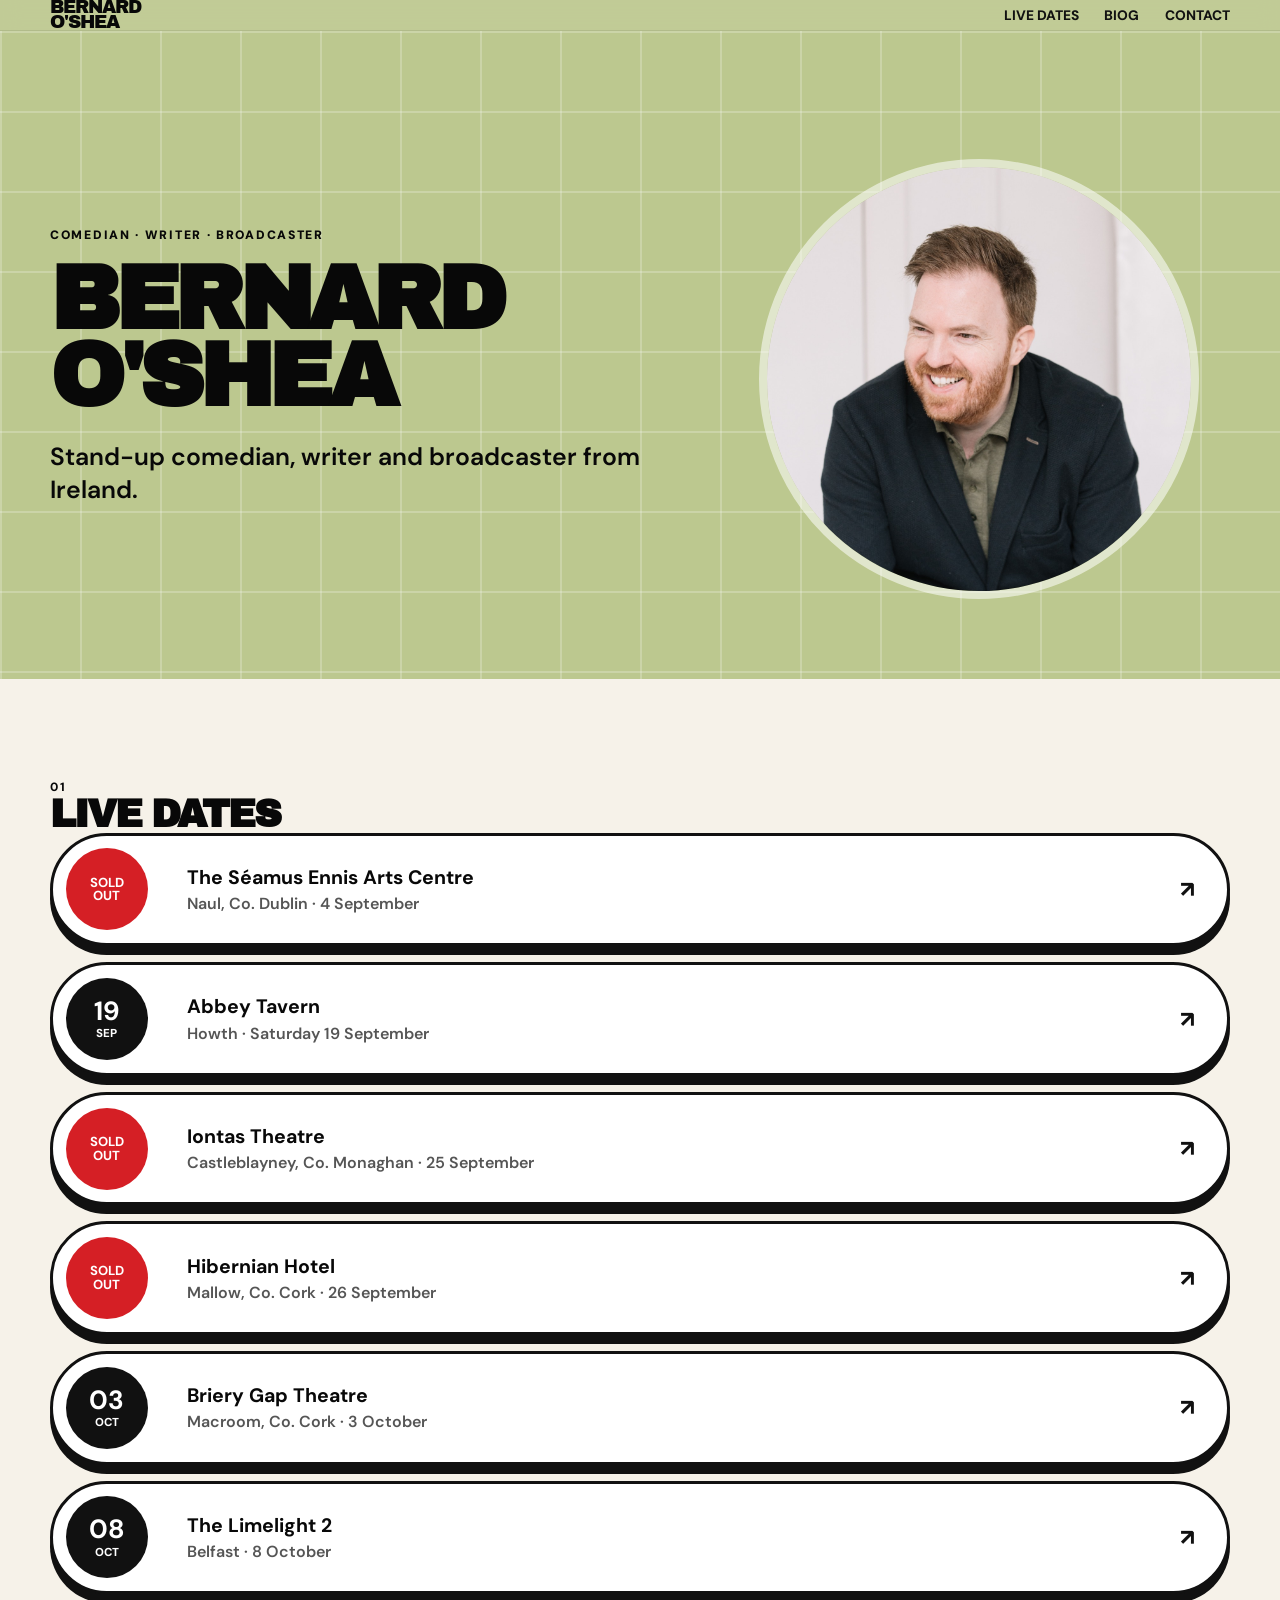
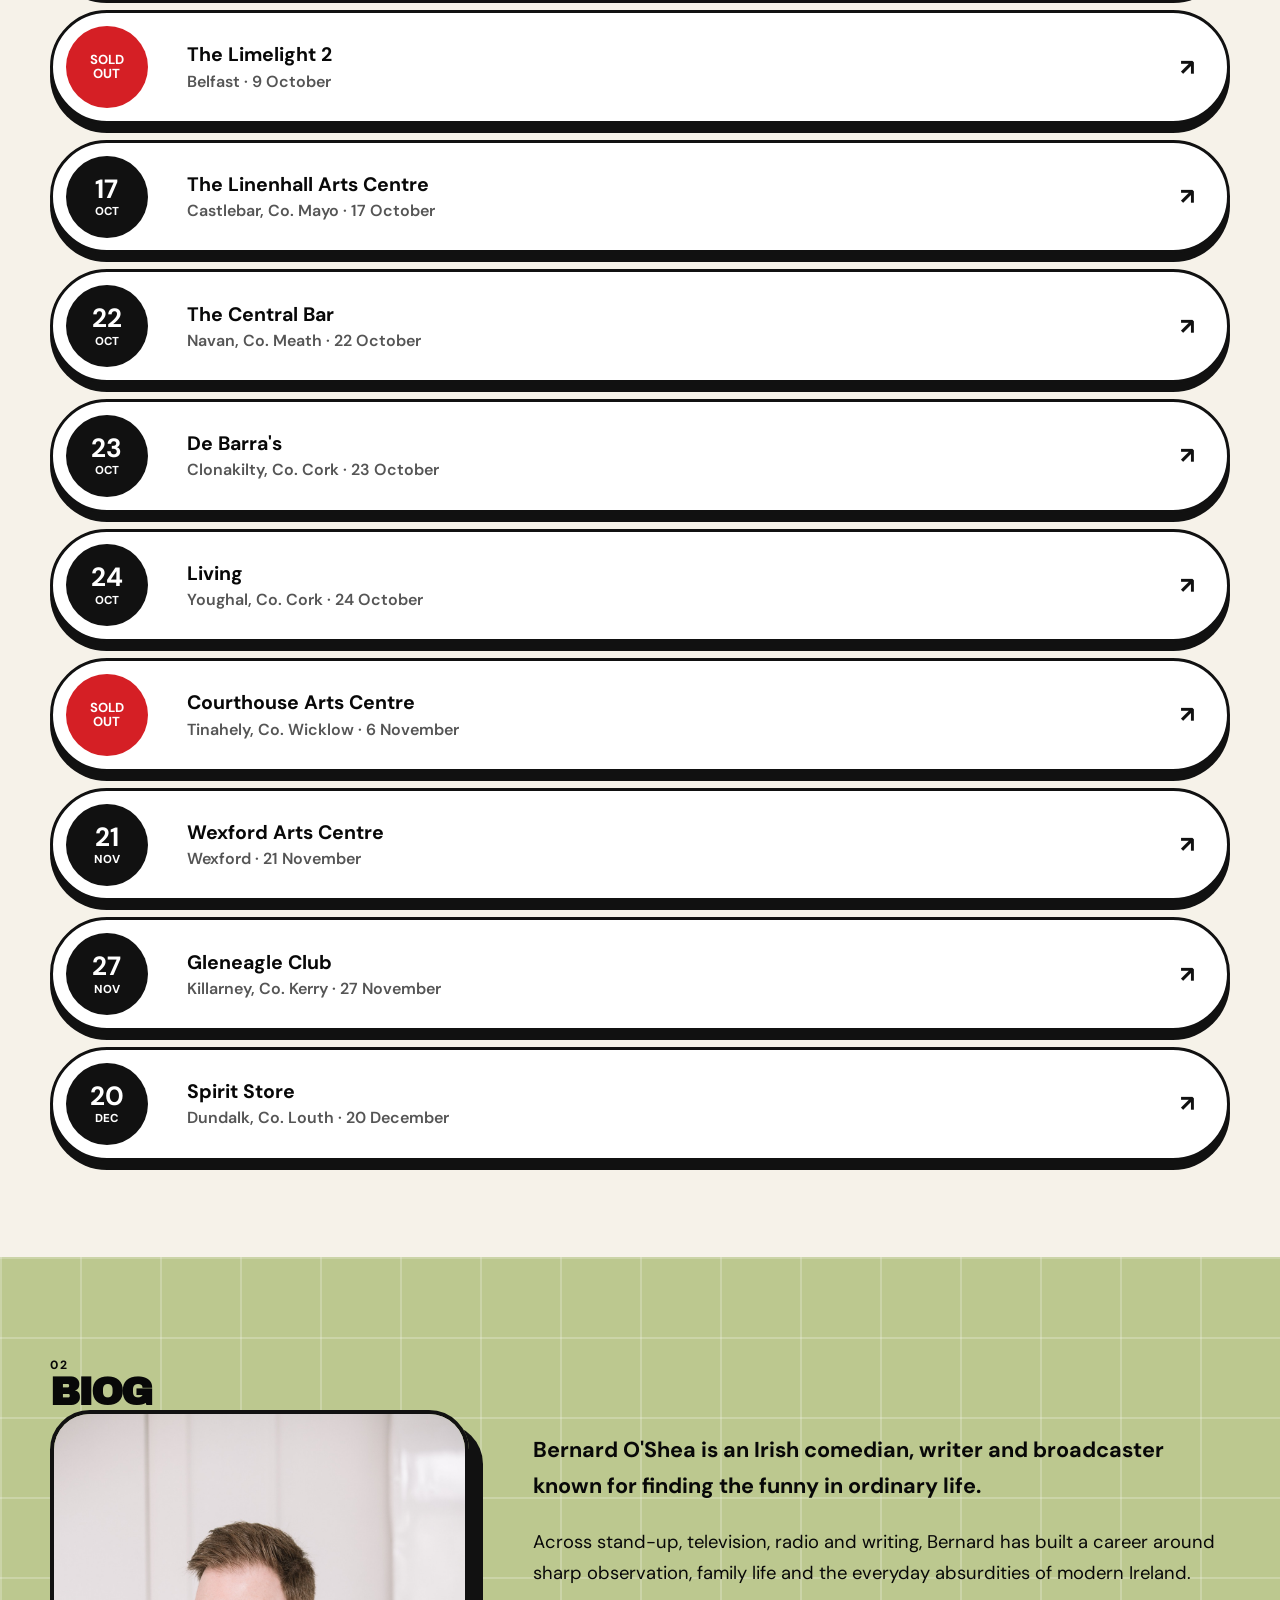
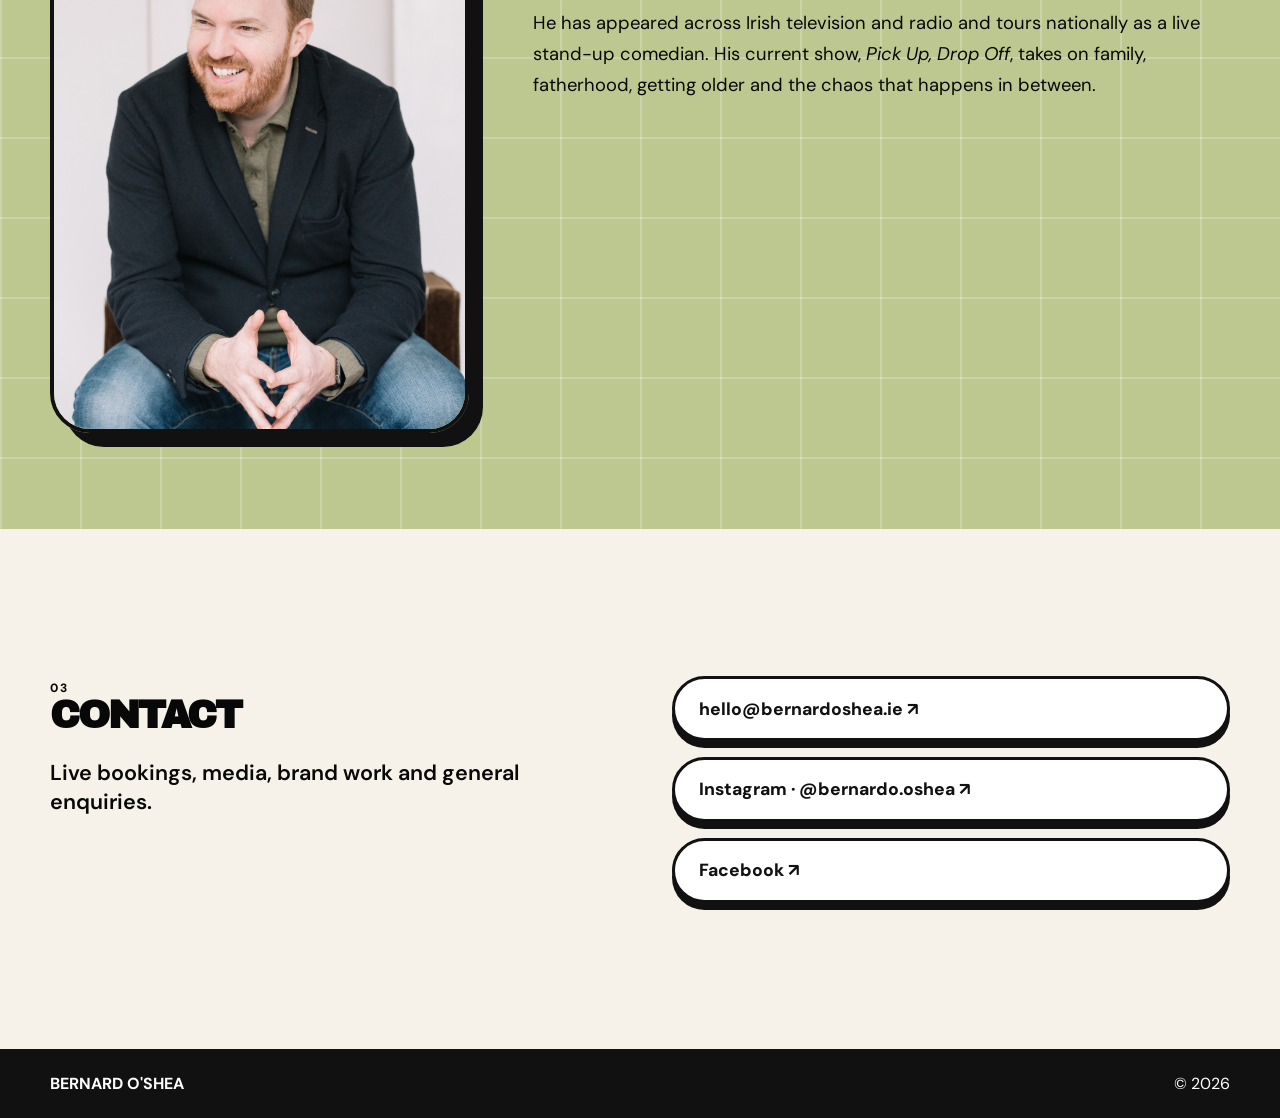
==== commit e09eec08: "Simplify site to live dates, bio and contact sections" ====
--- a/index.html
+++ b/index.html
@@ -3,97 +3,96 @@
 <head>
   <meta charset="utf-8">
   <meta name="viewport" content="width=device-width,initial-scale=1">
-  <meta name="description" content="Bernard O'Shea — stand-up comedian, writer and broadcaster from Ireland. Live dates, clips and bookings.">
+  <meta name="description" content="Bernard O'Shea — Irish stand-up comedian, writer and broadcaster. Live dates, biography and contact details.">
   <meta name="theme-color" content="#bcc88f">
   <title>Bernard O'Shea | Comedian</title>
   <link rel="preconnect" href="https://fonts.googleapis.com">
   <link rel="preconnect" href="https://fonts.gstatic.com" crossorigin>
   <link href="https://fonts.googleapis.com/css2?family=Archivo+Black&family=DM+Sans:wght@400;500;600;700;800&display=swap" rel="stylesheet">
   <link rel="stylesheet" href="style.css">
+  <style>
+    html{scroll-behavior:smooth}.simple-nav{display:flex;align-items:center;justify-content:space-between;gap:1rem}.simple-links{display:flex;gap:1.6rem;align-items:center}.simple-links a{color:#111;text-decoration:none;font-weight:800;text-transform:uppercase;font-size:.86rem}.simple-links a:hover{text-decoration:underline;text-underline-offset:5px}.simple-hero{padding:8rem 0 5rem;min-height:600px;display:flex;align-items:center}.simple-hero-grid{display:grid;grid-template-columns:1.1fr .9fr;align-items:center;gap:4rem}.simple-hero h1{font-family:"Archivo Black",sans-serif;font-size:clamp(3.3rem,7vw,7.4rem);line-height:.86;letter-spacing:-.06em;margin:.4rem 0 1.4rem}.simple-hero .intro{font-size:clamp(1.15rem,2vw,1.55rem);max-width:620px}.simple-portrait{width:min(100%,440px);aspect-ratio:1/1;border-radius:50%;object-fit:cover;object-position:center 25%;display:block;margin:auto;border:8px solid rgba(255,255,255,.55)}.section-number{font-weight:800;font-size:.75rem;letter-spacing:.14em}.clean-title{font-family:"Archivo Black",sans-serif;font-size:clamp(2.5rem,5vw,5.5rem);line-height:.9;letter-spacing:-.055em;margin:.5rem 0 2.5rem}.dates-grid{display:grid;gap:1rem}.clean-date{display:grid;grid-template-columns:100px 1fr auto;align-items:center;gap:1.3rem;background:#fff;border:3px solid #111;border-radius:999px;padding:.8rem 1rem .8rem .8rem;box-shadow:0 9px 0 #111}.clean-date .date-round{width:82px;height:82px;border-radius:50%;background:#111;color:#fff;display:flex;flex-direction:column;align-items:center;justify-content:center;font-weight:800;line-height:1}.date-round strong{font-size:1.65rem}.date-round span{font-size:.72rem;margin-top:.25rem}.clean-date h3{margin:0;font-size:1.22rem}.clean-date p{margin:.2rem 0 0;color:#555;font-weight:600}.clean-date a{color:#111;text-decoration:none;font-weight:900;font-size:1.4rem;padding:1rem}.sold .date-round{background:#d51f25}.sold .date-round strong{font-size:.82rem;text-align:center;line-height:1.05}.bio-grid{display:grid;grid-template-columns:.75fr 1.25fr;gap:4rem;align-items:start}.bio-image{width:100%;max-width:420px;border-radius:40px;border:4px solid #111;box-shadow:14px 14px 0 #111}.bio-copy{font-size:1.15rem;line-height:1.7}.bio-copy p:first-of-type{font-size:1.35rem;font-weight:700}.contact-only{min-height:520px;display:flex;align-items:center}.contact-simple{display:grid;grid-template-columns:1fr 1fr;gap:4rem;align-items:start}.contact-links{display:grid;gap:1rem}.contact-links a{display:block;background:#fff;border:3px solid #111;border-radius:999px;padding:1.15rem 1.5rem;color:#111;text-decoration:none;font-weight:800;font-size:1.1rem;box-shadow:0 7px 0 #111}.footer-mini{padding:1.5rem 0;background:#111;color:#fff}.footer-mini .shell{display:flex;justify-content:space-between;gap:1rem}.cream-section{background:#f6f2e9}.olive-section{background:#bcc88f}.grid-bg{background-color:#bcc88f;background-image:linear-gradient(rgba(255,255,255,.22) 2px,transparent 2px),linear-gradient(90deg,rgba(255,255,255,.22) 2px,transparent 2px);background-size:80px 80px}.section{padding:6rem 0}@media(max-width:820px){.simple-hero{padding:6.5rem 0 4rem;min-height:auto}.simple-hero-grid,.bio-grid,.contact-simple{grid-template-columns:1fr;gap:2.5rem}.simple-portrait{width:70%;max-width:300px}.simple-links{gap:.8rem}.simple-links a{font-size:.72rem}.clean-date{grid-template-columns:72px 1fr auto;border-radius:34px}.clean-date .date-round{width:66px;height:66px}.clean-date h3{font-size:1rem}.clean-date p{font-size:.85rem}}@media(max-width:560px){.brand{font-size:.95rem}.simple-links{gap:.6rem}.simple-links a{font-size:.64rem}.simple-hero h1{font-size:clamp(2.8rem,15vw,4.5rem)}.section{padding:4.3rem 0}.clean-date{grid-template-columns:62px 1fr;padding:.65rem .8rem .65rem .65rem;gap:.75rem;box-shadow:0 6px 0 #111}.clean-date .date-round{width:58px;height:58px}.date-round strong{font-size:1.2rem}.clean-date a{padding:.5rem;font-size:1.1rem}.footer-mini .shell{font-size:.8rem}}
+  </style>
 </head>
 <body>
 <header class="site-header">
-  <div class="shell nav">
+  <div class="shell simple-nav">
     <a class="brand" href="#top" aria-label="Bernard O'Shea home">BERNARD<br>O'SHEA</a>
-    <button class="menu" aria-expanded="false" aria-controls="navlinks">MENU</button>
-    <nav id="navlinks" class="navlinks" aria-label="Main navigation">
-      <a href="#top">Home</a><a href="#shows">Live shows</a><a href="#videos">Videos</a><a href="#about">About</a><a href="#contact">Contact</a>
+    <nav class="simple-links" aria-label="Main navigation">
+      <a href="#live">Live dates</a>
+      <a href="#biog">Biog</a>
+      <a href="#contact">Contact</a>
     </nav>
-    <div class="nav-actions">
-      <a href="https://www.instagram.com/bernardo.oshea/" target="_blank" rel="noopener" aria-label="Instagram">IG</a>
-      <a href="https://www.facebook.com/bernardoshea" target="_blank" rel="noopener" aria-label="Facebook">f</a>
-      <a href="https://www.tiktok.com/" target="_blank" rel="noopener" aria-label="TikTok">♪</a>
-      <a class="pill dark" href="#shows">Book tickets</a>
-    </div>
   </div>
 </header>
 
-<main>
-  <section id="top" class="hero grid-bg">
-    <div class="shell hero-grid">
-      <div class="hero-copy">
+<main id="top">
+  <div class="simple-hero grid-bg">
+    <div class="shell simple-hero-grid">
+      <div>
         <p class="eyebrow">COMEDIAN · WRITER · BROADCASTER</p>
-        <h1>STAND-UP COMEDIAN,<br>WRITER &amp; BROADCASTER<br>FROM IRELAND.</h1>
-        <p class="intro">Check out my tour dates and grab tickets for upcoming live shows.</p>
-        <div class="social-row">
-          <a href="https://www.instagram.com/bernardo.oshea/" target="_blank" rel="noopener">◎</a>
-          <a href="https://www.facebook.com/bernardoshea" target="_blank" rel="noopener">●</a>
-          <a href="https://www.tiktok.com/" target="_blank" rel="noopener">♪</a>
-        </div>
+        <h1>BERNARD<br>O'SHEA</h1>
+        <p class="intro">Stand-up comedian, writer and broadcaster from Ireland.</p>
       </div>
-      <div class="hero-photo-wrap">
-        <div class="scribble scribble-one">〽</div>
-        <img class="hero-photo" src="image.jpeg" alt="Bernard O'Shea smiling in a dark jacket">
-        <div class="scribble arrow">↙</div>
+      <img class="simple-portrait" src="image.jpeg" alt="Bernard O'Shea smiling">
+    </div>
+  </div>
+
+  <section id="live" class="section cream-section">
+    <div class="shell">
+      <span class="section-number">01</span>
+      <h2 class="clean-title">LIVE DATES</h2>
+      <div class="dates-grid">
+        <article class="clean-date sold"><div class="date-round"><strong>SOLD<br>OUT</strong></div><div><h3>The Séamus Ennis Arts Centre</h3><p>Naul, Co. Dublin · 4 September</p></div><a href="https://www.tseac.ie/event-details/bernard-oshea" target="_blank" rel="noopener" aria-label="Venue details">↗</a></article>
+        <article class="clean-date"><div class="date-round"><strong>19</strong><span>SEP</span></div><div><h3>Abbey Tavern</h3><p>Howth · Saturday 19 September</p></div><a href="https://www.universe.com/events/bernard-o-shea-desperate-house-husband-tickets-PBFM8J" target="_blank" rel="noopener" aria-label="Buy tickets for Abbey Tavern">↗</a></article>
+        <article class="clean-date sold"><div class="date-round"><strong>SOLD<br>OUT</strong></div><div><h3>Iontas Theatre</h3><p>Castleblayney, Co. Monaghan · 25 September</p></div><a href="https://iontascastleblayney.ticketsolve.com/ticketbooth/shows/1173672660" target="_blank" rel="noopener" aria-label="Venue details">↗</a></article>
+        <article class="clean-date sold"><div class="date-round"><strong>SOLD<br>OUT</strong></div><div><h3>Hibernian Hotel</h3><p>Mallow, Co. Cork · 26 September</p></div><a href="https://www.eventbrite.ie/e/bernard-oshea-pick-up-drop-off-tickets-1990950954901?aff=oddtdtcreator" target="_blank" rel="noopener" aria-label="Hibernian Hotel tickets">↗</a></article>
+        <article class="clean-date"><div class="date-round"><strong>03</strong><span>OCT</span></div><div><h3>Briery Gap Theatre</h3><p>Macroom, Co. Cork · 3 October</p></div><a href="https://brierygap.ticketsolve.com/ticketbooth/shows/1173686966" target="_blank" rel="noopener" aria-label="Briery Gap tickets">↗</a></article>
+        <article class="clean-date"><div class="date-round"><strong>08</strong><span>OCT</span></div><div><h3>The Limelight 2</h3><p>Belfast · 8 October</p></div><a href="https://www.ticketmaster.ie/artist/1546594?venueId=461484" target="_blank" rel="noopener" aria-label="Limelight tickets">↗</a></article>
+        <article class="clean-date sold"><div class="date-round"><strong>SOLD<br>OUT</strong></div><div><h3>The Limelight 2</h3><p>Belfast · 9 October</p></div><a href="https://www.ticketmaster.ie/artist/1546594?venueId=461484" target="_blank" rel="noopener" aria-label="Limelight venue details">↗</a></article>
+        <article class="clean-date"><div class="date-round"><strong>17</strong><span>OCT</span></div><div><h3>The Linenhall Arts Centre</h3><p>Castlebar, Co. Mayo · 17 October</p></div><a href="https://www.thelinenhall.com/whats-on/events/bernard-oshea-pick-up-drop-off" target="_blank" rel="noopener" aria-label="Linenhall tickets">↗</a></article>
+        <article class="clean-date"><div class="date-round"><strong>22</strong><span>OCT</span></div><div><h3>The Central Bar</h3><p>Navan, Co. Meath · 22 October</p></div><a href="https://ticketstop.ie/events/1521" target="_blank" rel="noopener" aria-label="Central Bar tickets">↗</a></article>
+        <article class="clean-date"><div class="date-round"><strong>23</strong><span>OCT</span></div><div><h3>De Barra's</h3><p>Clonakilty, Co. Cork · 23 October</p></div><a href="https://debarra.ie/event/comedy-bernard-oshea-pick-up-drop-off/" target="_blank" rel="noopener" aria-label="De Barra's tickets">↗</a></article>
+        <article class="clean-date"><div class="date-round"><strong>24</strong><span>OCT</span></div><div><h3>Living</h3><p>Youghal, Co. Cork · 24 October</p></div><a href="https://livingyoughal.ie/event/bernard-oshea-pick-up-drop-off/" target="_blank" rel="noopener" aria-label="Living Youghal tickets">↗</a></article>
+        <article class="clean-date sold"><div class="date-round"><strong>SOLD<br>OUT</strong></div><div><h3>Courthouse Arts Centre</h3><p>Tinahely, Co. Wicklow · 6 November</p></div><a href="https://www.courthousearts.ie/whats-on-event/bernard-oshea-desperate-house-husban" target="_blank" rel="noopener" aria-label="Courthouse Arts Centre details">↗</a></article>
+        <article class="clean-date"><div class="date-round"><strong>21</strong><span>NOV</span></div><div><h3>Wexford Arts Centre</h3><p>Wexford · 21 November</p></div><a href="https://wexfordartscentre.ticketsolve.com/ticketbooth/shows/873665359" target="_blank" rel="noopener" aria-label="Wexford Arts Centre tickets">↗</a></article>
+        <article class="clean-date"><div class="date-round"><strong>27</strong><span>NOV</span></div><div><h3>Gleneagle Club</h3><p>Killarney, Co. Kerry · 27 November</p></div><a href="https://gleneaglearena.ie/gigs/bernard-oshea-pick-up-drop-off/" target="_blank" rel="noopener" aria-label="Gleneagle tickets">↗</a></article>
+        <article class="clean-date"><div class="date-round"><strong>20</strong><span>DEC</span></div><div><h3>Spirit Store</h3><p>Dundalk, Co. Louth · 20 December</p></div><a href="https://spiritstore.ie/event.php?eventID=BOShea26" target="_blank" rel="noopener" aria-label="Spirit Store tickets">↗</a></article>
       </div>
     </div>
   </section>
 
-  <section id="shows" class="section cream">
+  <section id="biog" class="section olive-section grid-bg">
     <div class="shell">
-      <div class="section-title-row"><h2>UPCOMING SHOWS</h2><a class="text-link" href="https://bernardoshea.ie/" target="_blank" rel="noopener">All dates ↗</a></div>
-      <div class="shows-layout">
-        <div class="show-list">
-          <article class="show-card sold"><div class="show-badge">SOLD<br>OUT</div><div><strong>The Séamus Ennis Arts Centre</strong><span>Naul, Co. Dublin · 4 Sept</span></div><a href="https://www.tseac.ie/event-details/bernard-oshea" target="_blank" rel="noopener" aria-label="Seamus Ennis Arts Centre">•••</a></article>
-          <article class="show-card"><img src="image.png" alt="Pick Up Drop Off"><div><strong>Abbey Tavern</strong><span>Howth · Sat. 19 Sept</span></div><a href="https://www.universe.com/events/bernard-o-shea-desperate-house-husband-tickets-PBFM8J" target="_blank" rel="noopener" aria-label="Abbey Tavern tickets">•••</a></article>
-          <article class="show-card sold"><div class="show-badge">SOLD<br>OUT</div><div><strong>Iontas Theatre</strong><span>Castleblayney, Monaghan · Fri. 25 Sept</span></div><a href="https://iontascastleblayney.ticketsolve.com/ticketbooth/shows/1173672660" target="_blank" rel="noopener" aria-label="Iontas Theatre">•••</a></article>
-          <article class="show-card sold"><div class="show-badge">SOLD<br>OUT</div><div><strong>Hibernian Hotel</strong><span>Mallow, Co. Cork · 26 Sept</span></div><a href="https://www.eventbrite.ie/e/bernard-oshea-pick-up-drop-off-tickets-1990950954901?aff=oddtdtcreator" target="_blank" rel="noopener" aria-label="Hibernian Hotel">•••</a></article>
-          <article class="show-card"><img src="image.png" alt="Pick Up Drop Off"><div><strong>Briery Gap Theatre</strong><span>Macroom, Co. Cork · 3 Oct</span></div><a href="https://brierygap.ticketsolve.com/ticketbooth/shows/1173686966" target="_blank" rel="noopener" aria-label="Briery Gap tickets">•••</a></article>
-          <a class="pill outline full-mobile" href="https://bernardoshea.ie/" target="_blank" rel="noopener">View all dates</a>
+      <span class="section-number">02</span>
+      <h2 class="clean-title">BIOG</h2>
+      <div class="bio-grid">
+        <img class="bio-image" src="image.jpeg" alt="Bernard O'Shea">
+        <div class="bio-copy">
+          <p>Bernard O'Shea is an Irish comedian, writer and broadcaster known for finding the funny in ordinary life.</p>
+          <p>Across stand-up, television, radio and writing, Bernard has built a career around sharp observation, family life and the everyday absurdities of modern Ireland.</p>
+          <p>He has appeared across Irish television and radio and tours nationally as a live stand-up comedian. His current show, <em>Pick Up, Drop Off</em>, takes on family, fatherhood, getting older and the chaos that happens in between.</p>
         </div>
-        <aside class="tour-card">
-          <div class="tour-copy"><p class="eyebrow light">BRAND NEW LIVE SHOW</p><h3>PICK UP,<br>DROP OFF</h3><p>A comic take on family, fatherhood and the chaos in between.</p></div>
-          <img src="image.png" alt="Pick Up, Drop Off tour artwork">
-          <a class="pill dark wide" href="https://bernardoshea.ie/" target="_blank" rel="noopener">Book tickets</a>
-        </aside>
       </div>
     </div>
   </section>
 
-  <section id="videos" class="section cream videos-section">
-    <div class="shell">
-      <h2>LATEST ON INSTAGRAM</h2>
-      <div class="video-grid">
-        <a class="video-card" href="https://www.instagram.com/reel/DLxkOPhojpv/" target="_blank" rel="noopener"><img src="Image 25-08-2026 at 19.07.jpg" alt="Bernard O'Shea clip"><span>Dublin vs. the rest</span><b>▶</b></a>
-        <a class="video-card" href="https://www.instagram.com/reel/DU5ZYtbiKxT/" target="_blank" rel="noopener"><img src="Image 25-08-2026 at 19.08.jpg" alt="Bernard O'Shea clip"><span>Parenting is just winging it…</span><b>▶</b></a>
-        <a class="video-card" href="https://www.instagram.com/reel/DZW46b-oyPh/" target="_blank" rel="noopener"><img src="Image 25-08-2026 at 19.09.jpg" alt="Bernard O'Shea clip"><span>Overthinking since 1979</span><b>▶</b></a>
-        <div class="follow-card"><h3>FOLLOW FOR MORE</h3><p>New clips, tour updates and the usual nonsense.</p><a class="pill olive" href="https://www.instagram.com/bernardo.oshea/" target="_blank" rel="noopener">Follow on Instagram</a></div>
+  <section id="contact" class="section cream-section contact-only">
+    <div class="shell contact-simple">
+      <div>
+        <span class="section-number">03</span>
+        <h2 class="clean-title">CONTACT</h2>
+        <p class="intro">Live bookings, media, brand work and general enquiries.</p>
+      </div>
+      <div class="contact-links">
+        <a href="mailto:hello@bernardoshea.ie">hello@bernardoshea.ie ↗</a>
+        <a href="https://www.instagram.com/bernardo.oshea/" target="_blank" rel="noopener">Instagram · @bernardo.oshea ↗</a>
+        <a href="https://www.facebook.com/bernardoshea" target="_blank" rel="noopener">Facebook ↗</a>
       </div>
     </div>
   </section>
+</main>
 
-  <section id="about" class="section grid-bg about">
-    <div class="shell about-grid">
-      <img class="about-photo" src="image.jpeg" alt="Bernard O'Shea">
-      <div><p class="eyebrow">ABOUT BERNARD</p><h2>COMEDY BUILT FROM REAL LIFE.</h2><p>Bernard O'Shea is an Irish stand-up comedian, writer and broadcaster. His work turns family life, getting older and everyday Irish absurdity into sharply observed comedy.</p><p>He has worked across television, radio and live performance, and tours Ireland with his latest stand-up show <em>Pick Up, Drop Off</em>.</p><a class="pill dark" href="#contact">Bookings &amp; enquiries</a></div>
-    </div>
-  </section>
-
-  <section id="contact" class="section contact cream">
-    <div class="shell contact-grid"><div><p class="eyebrow">CONTACT</p><h2>LET'S TALK.</h2><p>For live bookings, media, brand work and general enquiries.</p></div><div class="contact-card"><a href="mailto:hello@bernardoshea.ie">hello@bernardoshea.ie</a><a href="https://www.instagram.com/bernardo.oshea/" target="_blank" rel="noopener">@bernardo.oshea ↗</a></div></div>
-  </section>
-</main>
-<footer class="footer"><div class="shell"><strong>BERNARD O'SHEA</strong><span>© 2026</span></div></footer>
-<script src="script.js"></script>
+<footer class="footer-mini"><div class="shell"><strong>BERNARD O'SHEA</strong><span>© 2026</span></div></footer>
 </body>
-</html>
+</html>
--- a/style.css
+++ b/style.css
@@ -1 +1 @@
-:root{--black:#0b0b0c;--off:#f3efe6;--acid:#d8ff2f;--orange:#ff6238;--purple:#7457ff;--ink:#111;--muted:#666;--line:rgba(17,17,17,.18);--wrap:min(1180px,calc(100% - 40px));}*{box-sizing:border-box}html{scroll-behavior:smooth}body{margin:0;font-family:"DM Sans",sans-serif;background:var(--off);color:var(--ink);line-height:1.55;-webkit-font-smoothing:antialiased}a{color:inherit}button,input{font:inherit}.wrap{width:var(--wrap);margin-inline:auto}.skip-link{position:fixed;left:1rem;top:1rem;background:#fff;padding:.75rem 1rem;z-index:999;transform:translateY(-200%)}.skip-link:focus{transform:none}.site-header{position:absolute;inset:0 0 auto;z-index:10;color:#fff;border-bottom:1px solid rgba(255,255,255,.18)}.nav-wrap{height:82px;display:flex;align-items:center;justify-content:space-between;gap:2rem}.logo{font-family:"Archivo Black",sans-serif;font-size:1.2rem;letter-spacing:-.04em;text-decoration:none}.logo span{color:var(--acid)}.nav{display:flex;align-items:center;gap:1.6rem}.nav a{text-decoration:none;font-size:.86rem;font-weight:700;text-transform:uppercase;letter-spacing:.06em}.nav-button{border:1px solid rgba(255,255,255,.75);padding:.72rem 1rem}.menu-toggle{display:none;background:none;border:1px solid rgba(255,255,255,.6);color:#fff;padding:.55rem .8rem}.hero{position:relative;overflow:hidden;background:var(--black);color:#fff;padding-top:82px}.hero-noise{position:absolute;inset:0;background:radial-gradient(circle at 80% 30%,rgba(116,87,255,.32),transparent 28%),radial-gradient(circle at 65% 80%,rgba(255,98,56,.22),transparent 30%),linear-gradient(115deg,transparent 0 48%,rgba(255,255,255,.035) 48% 49%,transparent 49% 100%);pointer-events:none}.hero-grid{position:relative;display:grid;grid-template-columns:1.1fr .9fr;min-height:720px;align-items:center;gap:4rem}.kicker{margin:0 0 1rem;font-size:.75rem;text-transform:uppercase;letter-spacing:.18em;font-weight:800;color:var(--acid)}.kicker.dark{color:#5c36ff}.hero h1,.section h2,.quote-section blockquote{font-family:"Archivo Black",sans-serif;line-height:.86;letter-spacing:-.07em}.hero h1{font-size:clamp(5rem,10vw,9rem);margin:.2rem 0 1.6rem}.hero h1 span{color:var(--acid)}.hero-line{max-width:650px;color:rgba(255,255,255,.76);font-size:1.16rem}.hero-actions{display:flex;gap:.8rem;margin-top:2rem}.btn{display:inline-flex;align-items:center;justify-content:center;min-height:50px;padding:.9rem 1.25rem;text-decoration:none;font-weight:800;text-transform:uppercase;font-size:.85rem}.btn-primary{background:var(--acid);color:#0c0c0c}.btn-ghost{border:1px solid rgba(255,255,255,.55)}.hero-art{position:relative;min-height:520px;display:grid;place-items:center}.portrait-frame{width:min(100%,430px);aspect-ratio:4/5;background:linear-gradient(155deg,var(--purple),#32195c 48%,#0d0d0e 48.2%);transform:rotate(3deg);box-shadow:30px 30px 0 var(--orange);display:grid;align-items:end;padding:2rem}.portrait-copy{transform:rotate(-3deg)}.portrait-copy .small{display:block;font-size:.75rem;letter-spacing:.14em;margin-bottom:.5rem}.portrait-copy strong{display:block;font-family:"Archivo Black";font-size:3rem;line-height:.9}.scribble{display:inline-block;margin-top:1rem;background:var(--acid);color:#000;padding:.3rem .5rem;font-weight:700}.sticker{position:absolute;border-radius:50%;display:grid;place-items:center;font-family:"Archivo Black";color:#0a0a0a;transform:rotate(-12deg)}.sticker-one{width:110px;aspect-ratio:1;background:var(--acid);top:16%;right:2%}.sticker-two{width:92px;aspect-ratio:1;background:var(--orange);bottom:8%;left:5%;transform:rotate(8deg)}.ticker{border-top:1px solid rgba(255,255,255,.12);overflow:hidden;white-space:nowrap;background:var(--acid);color:#000;font-family:"Archivo Black";font-size:1rem;padding:.7rem 0}.ticker div{width:max-content;animation:scroll 18s linear infinite}@keyframes scroll{to{transform:translateX(-50%)}}.section{padding:7rem 0}.section-head.split,.about-grid,.contact-grid{display:grid;grid-template-columns:1fr 1fr;gap:5rem;align-items:end}.section h2{font-size:clamp(3.4rem,7vw,6.6rem);margin:.2rem 0}.section-head>p{max-width:520px;color:var(--muted)}.date-list{border-top:2px solid #111;margin-top:4rem}.date-row{display:grid;grid-template-columns:130px 1fr auto;align-items:center;gap:2rem;padding:1.4rem 0;border-bottom:1px solid var(--line)}.date{display:flex;align-items:baseline;gap:.6rem}.date strong{font-family:"Archivo Black";font-size:2.6rem}.date span,.status{font-size:.72rem;font-weight:800;letter-spacing:.1em}.venue{font-size:1.3rem;font-weight:800;margin:0}.city{margin:.15rem 0 0;color:var(--muted)}.status{background:#111;color:#fff;padding:.65rem .8rem}.about-section{background:var(--purple);color:#fff}.about-grid{align-items:start}.about-copy .lead{font-size:1.45rem;line-height:1.45}.about-copy>p:not(.lead){color:rgba(255,255,255,.76)}.stats{display:grid;grid-template-columns:1fr 1fr;margin-top:2.5rem;border-top:1px solid rgba(255,255,255,.25)}.stats div{padding:1.2rem 0;border-bottom:1px solid rgba(255,255,255,.25)}.stats strong{display:block;color:var(--acid)}.stats span{font-size:.9rem;color:rgba(255,255,255,.7)}.watch-section{background:#101011;color:#fff}.section-head.light>p{color:rgba(255,255,255,.65)}.video-grid{display:grid;grid-template-columns:1.3fr .85fr;grid-template-rows:1fr 1fr;gap:1rem;margin-top:4rem}.video-card{text-decoration:none}.video-card.large{grid-row:1/3}.video-visual{position:relative;min-height:260px;display:grid;place-items:center;overflow:hidden}.large .video-visual{height:100%;min-height:560px}.visual-one{background:linear-gradient(135deg,var(--orange),#6b1d0b)}.visual-two{background:linear-gradient(135deg,var(--acid),#6b8411)}.visual-three{background:linear-gradient(135deg,#5c36ff,#171039)}.video-visual::before{content:"";position:absolute;inset:8%;border:1px solid rgba(255,255,255,.5);transform:rotate(-4deg)}.play{position:relative;display:grid;place-items:center;width:74px;aspect-ratio:1;border-radius:50%;background:#fff;color:#111}.reel-label{position:absolute;left:1.2rem;bottom:1.1rem;font-family:"Archivo Black";font-size:1.4rem;letter-spacing:-.05em}.video-meta{display:flex;justify-content:space-between;gap:1rem;padding:.8rem 0;color:#fff}.video-meta span{color:rgba(255,255,255,.55);font-size:.85rem}.instagram-follow{margin-top:2.3rem}.work-heading{max-width:900px}.work-grid{display:grid;grid-template-columns:repeat(4,1fr);margin-top:4rem;border-top:1px solid var(--line);border-bottom:1px solid var(--line)}.work-grid article{padding:2rem 1.4rem 2.4rem 0}.work-grid article+article{border-left:1px solid var(--line);padding-left:1.4rem}.work-grid span{font-size:.72rem;color:#5c36ff;font-weight:800}.work-grid h3{font-family:"Archivo Black";font-size:1.5rem;margin:2rem 0 .7rem}.work-grid p{color:var(--muted)}.quote-section{background:var(--acid);padding:6rem 0}.quote-section blockquote{margin:0;font-size:clamp(2.6rem,6vw,5.6rem);max-width:1100px}.contact-section{background:var(--orange);color:#111}.contact-grid{align-items:center}.contact-copy{max-width:520px}.signup-form label{display:block;font-size:.82rem;font-weight:800;text-transform:uppercase;margin-bottom:.6rem}.email-row{display:flex}.email-row input{flex:1;min-width:0;border:2px solid #111;background:transparent;padding:1rem;color:#111}.email-row input::placeholder{color:rgba(17,17,17,.6)}.email-row button{border:2px solid #111;border-left:0;background:#111;color:#fff;padding:0 1.4rem;font-weight:800}.signup-form small{display:block;margin-top:.8rem}.footer{background:#09090a;color:#fff;padding:4rem 0 1.5rem}.footer-grid{display:grid;grid-template-columns:1.5fr .6fr .6fr;gap:3rem}.footer-grid p{color:rgba(255,255,255,.5)}.footer-links{display:grid;align-content:start;gap:.5rem}.footer-links a{color:rgba(255,255,255,.72);text-decoration:none}.footer-bottom{display:flex;justify-content:space-between;margin-top:3rem;padding-top:1rem;border-top:1px solid rgba(255,255,255,.14);color:rgba(255,255,255,.38);font-size:.78rem}@media(max-width:900px){.hero-grid,.section-head.split,.about-grid,.contact-grid{grid-template-columns:1fr;gap:2rem}.hero-grid{padding:6rem 0 4rem}.hero-art{min-height:450px}.nav a:not(.nav-button){display:none}.video-grid{grid-template-columns:1fr;grid-template-rows:auto}.video-card.large{grid-row:auto}.large .video-visual{min-height:420px}.work-grid{grid-template-columns:1fr 1fr}.date-row{grid-template-columns:110px 1fr}.date-row .status{grid-column:2;justify-self:start}.footer-grid{grid-template-columns:1fr 1fr}}@media(max-width:620px){:root{--wrap:min(100% - 28px,1180px)}.nav{display:none;position:absolute;top:82px;left:0;right:0;background:#111;padding:1rem 14px;flex-direction:column;align-items:stretch}.nav.open{display:flex}.nav a:not(.nav-button){display:block}.menu-toggle{display:block}.hero h1{font-size:clamp(4rem,20vw,6rem)}.portrait-frame{width:86%}.section{padding:5rem 0}.date-row{grid-template-columns:1fr;gap:.5rem}.date-row .status{grid-column:auto;justify-self:start}.video-grid,.work-grid,.footer-grid{grid-template-columns:1fr}.work-grid article+article{border-left:0;border-top:1px solid var(--line);padding-left:0}.email-row{flex-direction:column}.email-row button{border-left:2px solid #111;border-top:0;min-height:52px}.footer-bottom{gap:.8rem;flex-direction:column}}@media(prefers-reduced-motion:reduce){html{scroll-behavior:auto}.ticker div{animation:none}*{transition:none!important}}+:root{--olive:#bcc88f;--olive-dark:#89935a;--cream:#f6f3ea;--ink:#080808;--line:rgba(8,8,8,.13);--grid:rgba(255,255,255,.24)}*{box-sizing:border-box}html{scroll-behavior:smooth}body{margin:0;color:var(--ink);font-family:'DM Sans',sans-serif;background:var(--cream)}img{max-width:100%}a{color:inherit}.shell{width:min(1180px,calc(100% - 40px));margin:auto}.site-header{position:sticky;top:0;z-index:50;background:rgba(188,200,143,.92);backdrop-filter:blur(10px);border-bottom:1px solid rgba(8,8,8,.08)}.nav{min-height:78px;display:grid;grid-template-columns:170px 1fr auto;align-items:center;gap:28px}.brand{font-family:'Archivo Black',sans-serif;font-size:1.15rem;line-height:.82;text-decoration:none;letter-spacing:-.05em}.navlinks{display:flex;gap:34px;justify-content:center}.navlinks a{text-decoration:none;text-transform:uppercase;font-size:.83rem;font-weight:800}.navlinks a:hover{text-decoration:underline;text-underline-offset:8px}.nav-actions{display:flex;gap:14px;align-items:center;font-weight:900}.nav-actions>a:not(.pill){text-decoration:none;font-size:1.12rem}.menu{display:none}.pill{display:inline-flex;align-items:center;justify-content:center;border-radius:999px;padding:13px 22px;text-transform:uppercase;font-weight:800;font-size:.78rem;letter-spacing:.02em;text-decoration:none;border:2px solid var(--ink);transition:.18s}.pill:hover{transform:translateY(-2px)}.pill.dark{background:var(--ink);color:white}.pill.outline{background:transparent}.pill.olive{background:var(--olive-dark);color:white;border-color:var(--olive-dark)}.pill.wide{width:min(270px,85%);position:absolute;left:50%;bottom:26px;transform:translateX(-50%)}.pill.wide:hover{transform:translate(-50%,-2px)}.grid-bg{background-color:var(--olive);background-image:linear-gradient(var(--grid) 2px,transparent 2px),linear-gradient(90deg,var(--grid) 2px,transparent 2px);background-size:80px 80px}.hero{min-height:680px;display:flex;align-items:center}.hero-grid{display:grid;grid-template-columns:1.05fr .95fr;gap:70px;align-items:center;padding:90px 0 80px}.eyebrow{font-size:.76rem;letter-spacing:.14em;font-weight:900;margin:0 0 18px}.hero h1,.section h2,.tour-card h3{font-family:'Archivo Black',sans-serif;letter-spacing:-.055em}.hero h1{font-size:clamp(3.1rem,5.5vw,6.7rem);line-height:.93;margin:0;max-width:720px}.intro{font-size:1.35rem;line-height:1.35;max-width:520px;font-weight:600;margin:25px 0}.social-row{display:flex;gap:26px}.social-row a{text-decoration:none;font-size:2.1rem;font-weight:900}.hero-photo-wrap{position:relative;display:grid;place-items:center}.hero-photo-wrap:before{content:"";position:absolute;width:88%;aspect-ratio:1;border-radius:50%;background:#f3efe4}.hero-photo{position:relative;width:84%;aspect-ratio:1/1.12;object-fit:cover;object-position:center 22%;clip-path:ellipse(48% 48% at 50% 50%);z-index:2}.scribble{position:absolute;z-index:3;font-family:'Archivo Black';font-size:4rem}.scribble-one{left:2%;top:8%;transform:rotate(-30deg)}.arrow{right:-2%;bottom:5%;font-size:6rem;transform:rotate(25deg)}.section{padding:74px 0}.cream{background:var(--cream)}.section-title-row{display:flex;justify-content:space-between;align-items:end;margin-bottom:26px}.section h2{font-size:clamp(2rem,3vw,3.5rem);margin:0;line-height:.95}.text-link{font-weight:800;text-underline-offset:4px}.shows-layout{display:grid;grid-template-columns:1fr .9fr;gap:48px;align-items:stretch}.show-list{display:flex;flex-direction:column;gap:14px}.show-card{min-height:92px;background:white;border:2px solid var(--ink);border-radius:999px;display:grid;grid-template-columns:76px 1fr 40px;align-items:center;gap:16px;padding:9px 20px 9px 10px;box-shadow:0 8px 0 #000}.show-card img,.show-badge{width:68px;height:68px;border-radius:50%;object-fit:cover}.show-badge{display:grid;place-items:center;text-align:center;background:#d70916;color:white;font-size:.7rem;font-weight:900;line-height:1.05;transform:rotate(-8deg)}.show-card strong,.show-card span{display:block}.show-card strong{font-size:1.02rem}.show-card span{font-size:.88rem;margin-top:3px}.show-card>a{text-decoration:none;font-weight:900;font-size:1.2rem}.tour-card{min-height:540px;position:relative;background:linear-gradient(145deg,#727c44,#a9b56f);border-radius:26px;overflow:hidden;padding:38px}.tour-card .tour-copy{position:relative;z-index:4;width:70%}.tour-card .eyebrow{color:white}.tour-card h3{font-size:clamp(3rem,5vw,5.8rem);line-height:.82;margin:0}.tour-card p{font-weight:800;font-size:1.05rem;max-width:340px}.tour-card>img{position:absolute;right:-8%;bottom:-7%;width:76%;height:86%;object-fit:contain;mix-blend-mode:multiply}.full-mobile{width:max-content;margin:12px auto 0}.videos-section{border-top:1px solid var(--line)}.video-grid{display:grid;grid-template-columns:repeat(4,1fr);gap:14px;margin-top:28px}.video-card,.follow-card{min-height:310px;border-radius:18px;overflow:hidden;border:2px solid var(--ink);position:relative;background:white}.video-card{display:block;color:white}.video-card img{width:100%;height:100%;object-fit:cover;position:absolute;inset:0;filter:brightness(.62)}.video-card span{position:absolute;left:18px;bottom:20px;right:45px;font-size:1.02rem;font-weight:800}.video-card b{position:absolute;right:17px;bottom:18px;font-size:1.2rem}.follow-card{padding:28px;display:flex;flex-direction:column;justify-content:center}.follow-card h3{font-family:'Archivo Black';font-size:1.35rem;margin:0 0 12px}.about{border-top:2px solid rgba(255,255,255,.25)}.about-grid{display:grid;grid-template-columns:330px 1fr;gap:70px;align-items:center}.about-photo{border-radius:50%;aspect-ratio:1;object-fit:cover;object-position:center 25%;border:12px solid rgba(255,255,255,.45)}.about p:not(.eyebrow){font-size:1.08rem;line-height:1.65;max-width:730px}.contact-grid{display:grid;grid-template-columns:1fr 1fr;gap:60px}.contact-grid p{font-size:1.05rem}.contact-card{border:2px solid var(--ink);border-radius:26px;padding:28px;display:flex;flex-direction:column;gap:14px;background:white}.contact-card a{font-size:1.2rem;font-weight:800;text-decoration:none}.footer{background:var(--ink);color:white;padding:24px 0}.footer .shell{display:flex;justify-content:space-between}.footer strong{font-family:'Archivo Black'}@media(max-width:980px){.nav{grid-template-columns:1fr auto}.navlinks{position:absolute;left:20px;right:20px;top:70px;display:none;flex-direction:column;background:var(--cream);border:2px solid var(--ink);border-radius:22px;padding:22px}.navlinks.open{display:flex}.nav-actions{display:none}.menu{display:inline-flex;background:var(--ink);color:white;border:0;border-radius:999px;padding:10px 16px;font-weight:800}.hero-grid,.shows-layout,.about-grid,.contact-grid{grid-template-columns:1fr}.hero-photo-wrap{max-width:580px;margin:auto}.video-grid{grid-template-columns:repeat(2,1fr)}.tour-card{min-height:590px}.tour-card .tour-copy{width:65%}}@media(max-width:620px){.shell{width:min(100% - 24px,1180px)}.grid-bg{background-size:56px 56px}.hero{min-height:auto}.hero-grid{padding:60px 0 50px;gap:25px}.hero h1{font-size:clamp(2.5rem,12vw,4.2rem)}.intro{font-size:1.15rem}.hero-photo{width:92%}.scribble-one{font-size:2.5rem}.arrow{font-size:4rem;right:1%}.section{padding:54px 0}.section-title-row{align-items:flex-start;gap:20px}.section-title-row .text-link{display:none}.show-card{border-radius:34px;grid-template-columns:62px 1fr 24px;min-height:88px;padding-right:13px;gap:10px;box-shadow:0 5px 0 #000}.show-card img,.show-badge{width:58px;height:58px}.show-card strong{font-size:.9rem}.show-card span{font-size:.78rem}.tour-card{min-height:500px;padding:26px}.tour-card h3{font-size:3.2rem}.tour-card .tour-copy{width:82%}.tour-card>img{width:95%;right:-18%;bottom:-4%}.video-grid{grid-template-columns:1fr}.video-card,.follow-card{min-height:260px}.about-grid{gap:32px}.about-photo{max-width:270px;margin:auto}.contact-grid{gap:28px}}
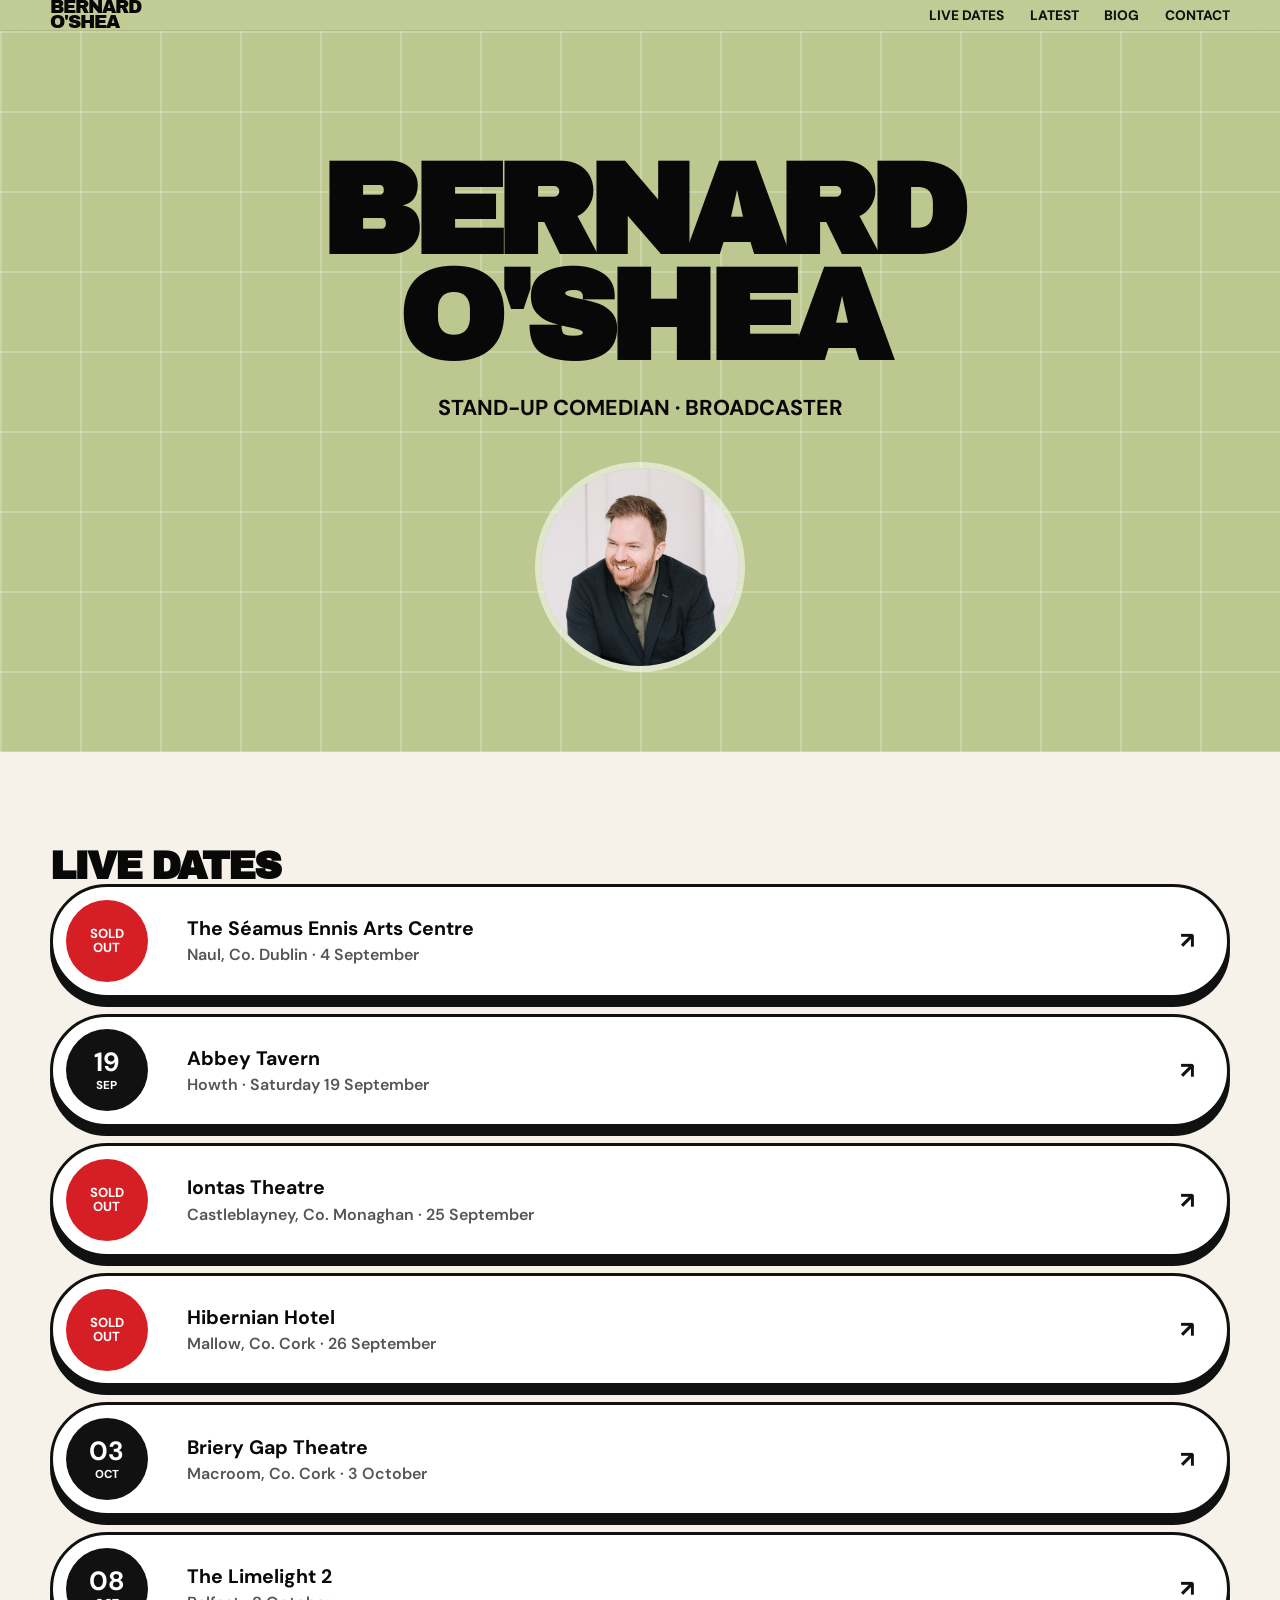
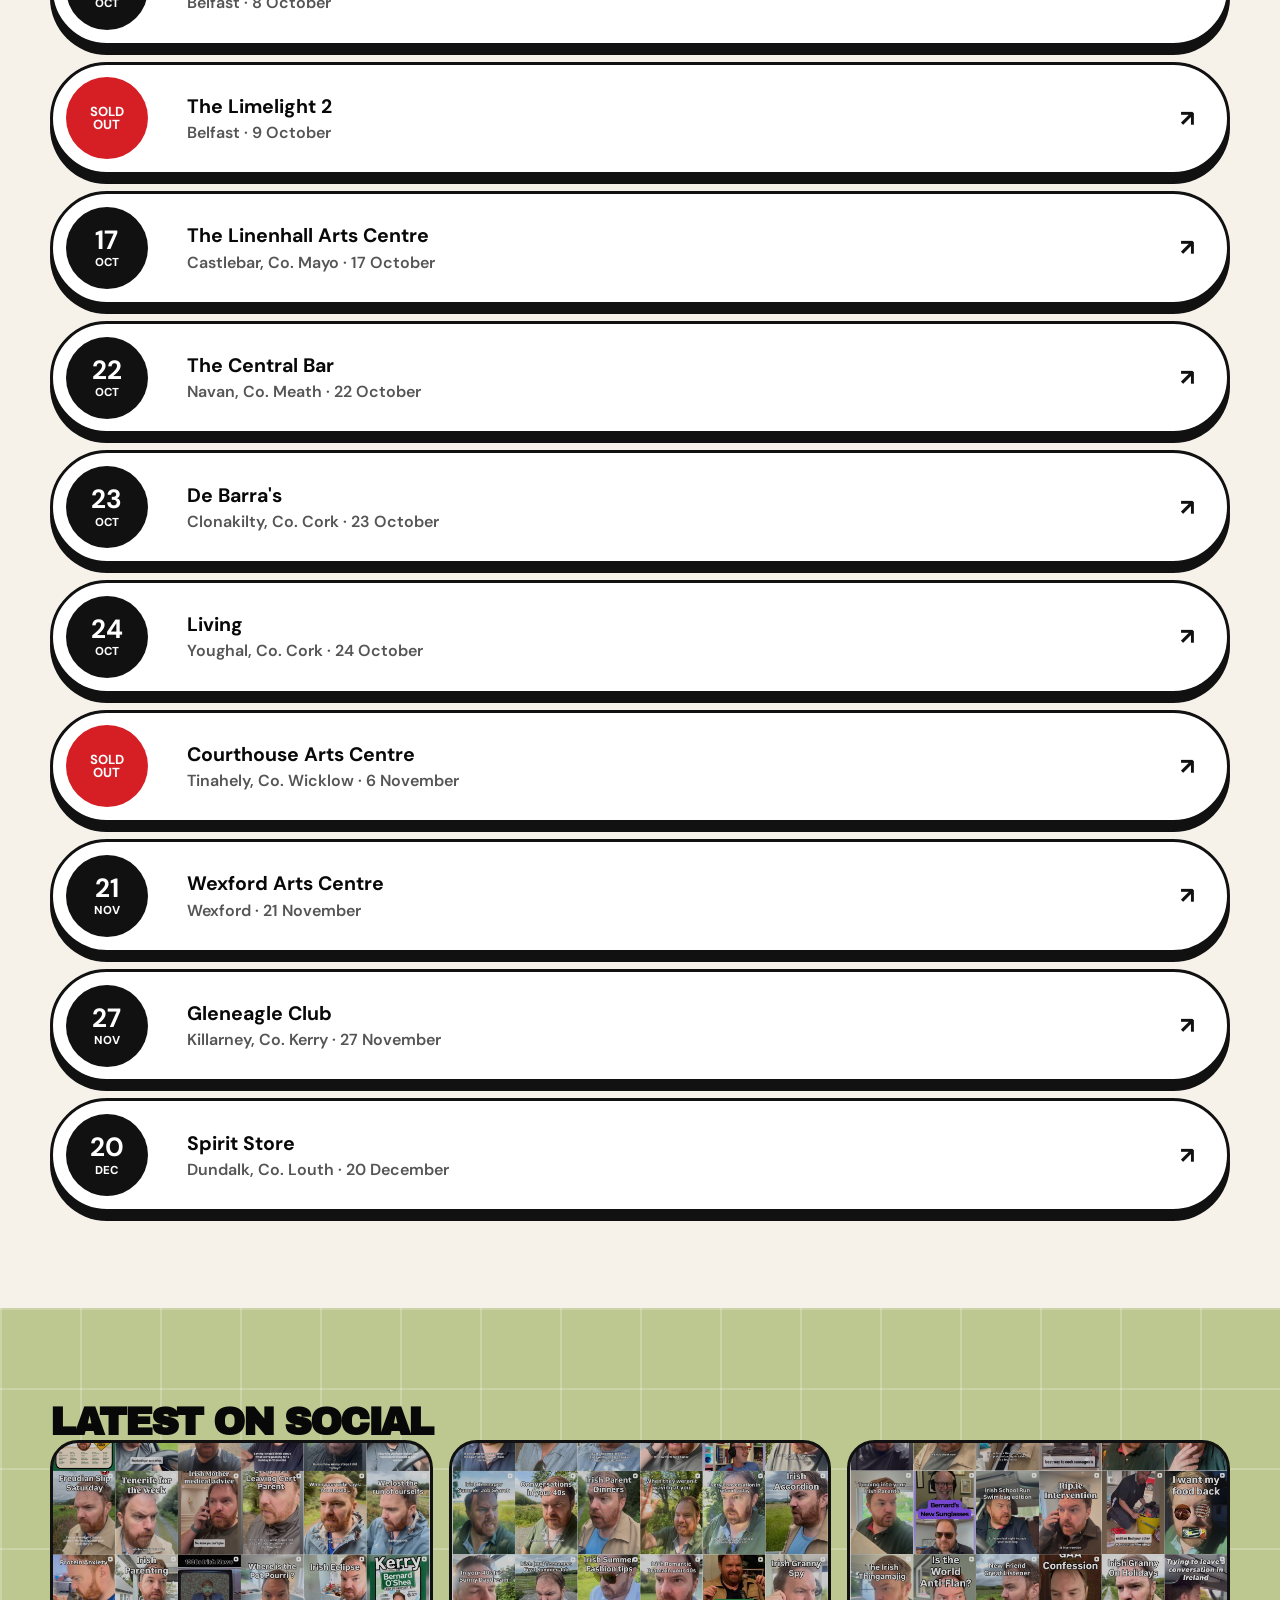
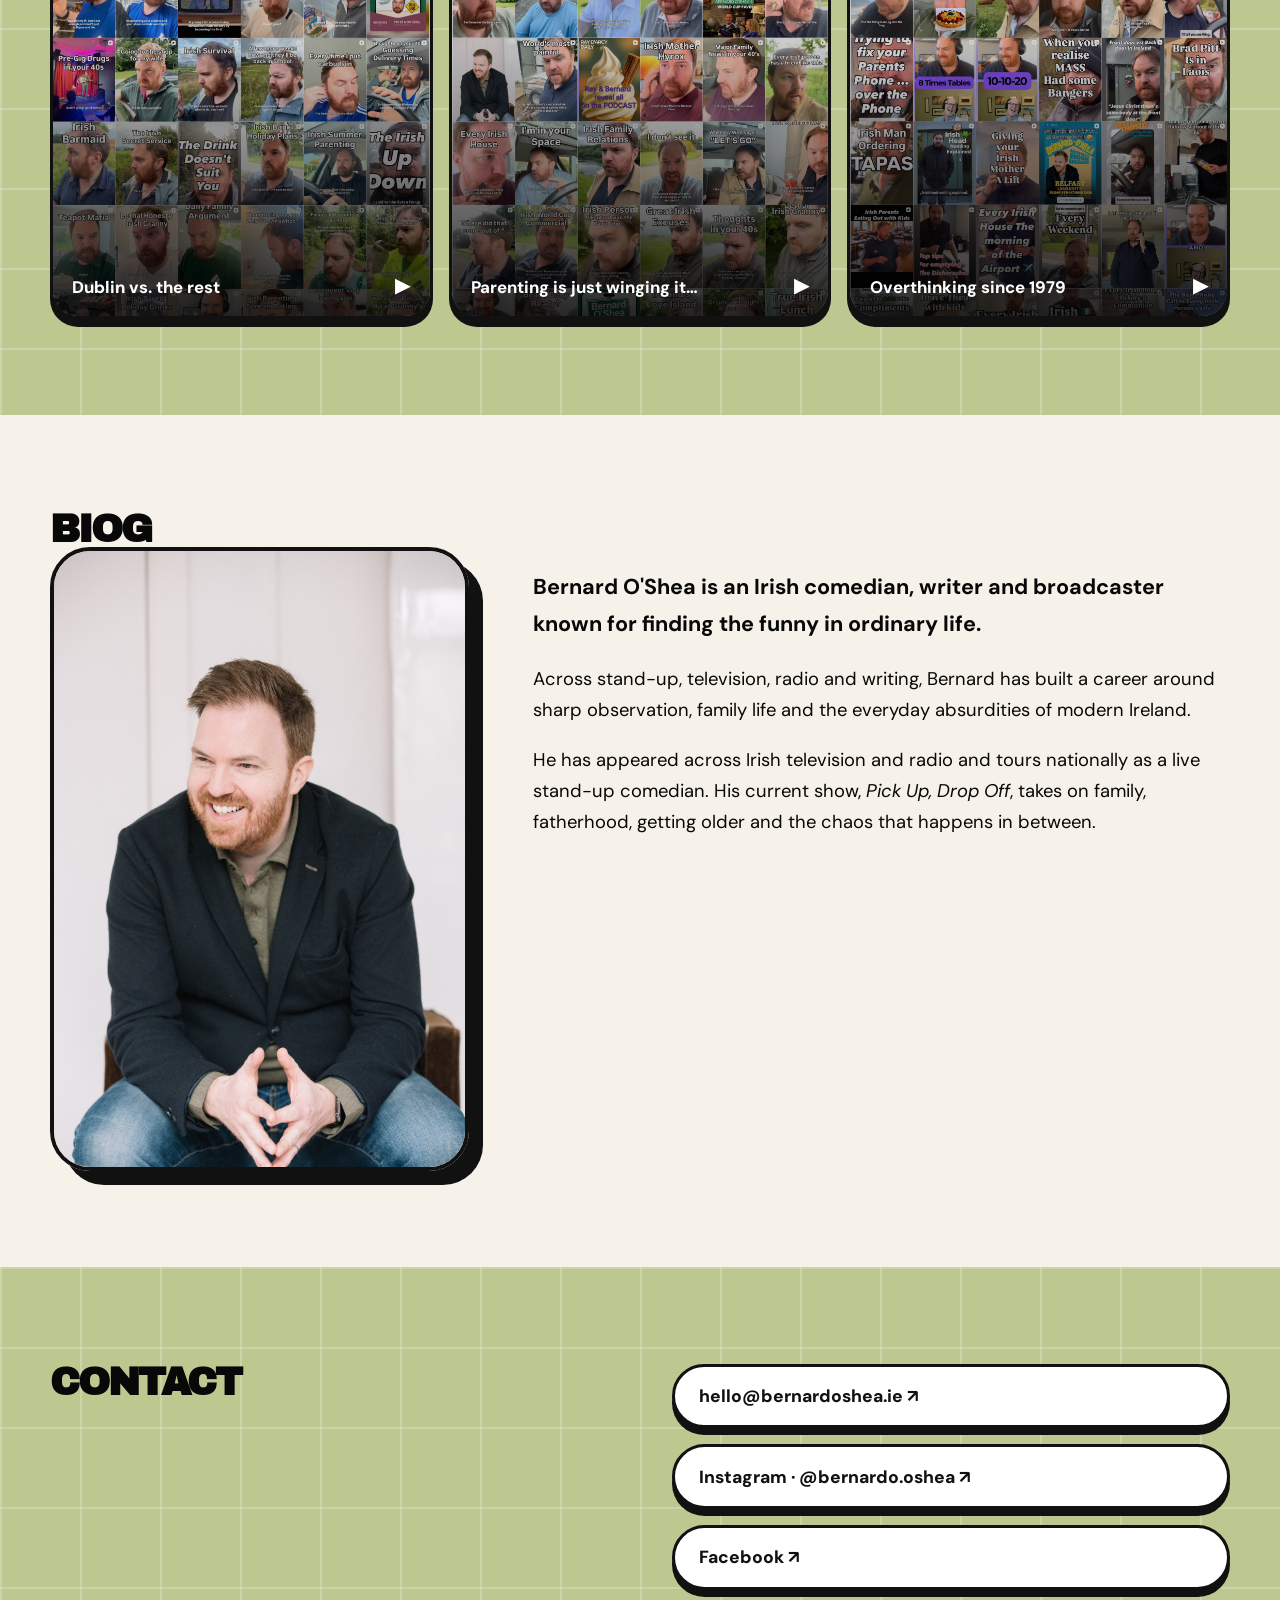
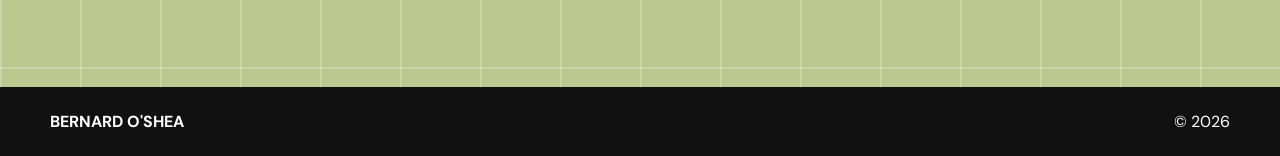
==== commit 56de3ee3: "Simplify hero and add latest social media section" ====
--- a/index.html
+++ b/index.html
@@ -3,7 +3,7 @@
 <head>
   <meta charset="utf-8">
   <meta name="viewport" content="width=device-width,initial-scale=1">
-  <meta name="description" content="Bernard O'Shea — Irish stand-up comedian, writer and broadcaster. Live dates, biography and contact details.">
+  <meta name="description" content="Bernard O'Shea — Irish stand-up comedian and broadcaster. Live dates, latest social media, biography and contact details.">
   <meta name="theme-color" content="#bcc88f">
   <title>Bernard O'Shea | Comedian</title>
   <link rel="preconnect" href="https://fonts.googleapis.com">
@@ -11,7 +11,7 @@
   <link href="https://fonts.googleapis.com/css2?family=Archivo+Black&family=DM+Sans:wght@400;500;600;700;800&display=swap" rel="stylesheet">
   <link rel="stylesheet" href="style.css">
   <style>
-    html{scroll-behavior:smooth}.simple-nav{display:flex;align-items:center;justify-content:space-between;gap:1rem}.simple-links{display:flex;gap:1.6rem;align-items:center}.simple-links a{color:#111;text-decoration:none;font-weight:800;text-transform:uppercase;font-size:.86rem}.simple-links a:hover{text-decoration:underline;text-underline-offset:5px}.simple-hero{padding:8rem 0 5rem;min-height:600px;display:flex;align-items:center}.simple-hero-grid{display:grid;grid-template-columns:1.1fr .9fr;align-items:center;gap:4rem}.simple-hero h1{font-family:"Archivo Black",sans-serif;font-size:clamp(3.3rem,7vw,7.4rem);line-height:.86;letter-spacing:-.06em;margin:.4rem 0 1.4rem}.simple-hero .intro{font-size:clamp(1.15rem,2vw,1.55rem);max-width:620px}.simple-portrait{width:min(100%,440px);aspect-ratio:1/1;border-radius:50%;object-fit:cover;object-position:center 25%;display:block;margin:auto;border:8px solid rgba(255,255,255,.55)}.section-number{font-weight:800;font-size:.75rem;letter-spacing:.14em}.clean-title{font-family:"Archivo Black",sans-serif;font-size:clamp(2.5rem,5vw,5.5rem);line-height:.9;letter-spacing:-.055em;margin:.5rem 0 2.5rem}.dates-grid{display:grid;gap:1rem}.clean-date{display:grid;grid-template-columns:100px 1fr auto;align-items:center;gap:1.3rem;background:#fff;border:3px solid #111;border-radius:999px;padding:.8rem 1rem .8rem .8rem;box-shadow:0 9px 0 #111}.clean-date .date-round{width:82px;height:82px;border-radius:50%;background:#111;color:#fff;display:flex;flex-direction:column;align-items:center;justify-content:center;font-weight:800;line-height:1}.date-round strong{font-size:1.65rem}.date-round span{font-size:.72rem;margin-top:.25rem}.clean-date h3{margin:0;font-size:1.22rem}.clean-date p{margin:.2rem 0 0;color:#555;font-weight:600}.clean-date a{color:#111;text-decoration:none;font-weight:900;font-size:1.4rem;padding:1rem}.sold .date-round{background:#d51f25}.sold .date-round strong{font-size:.82rem;text-align:center;line-height:1.05}.bio-grid{display:grid;grid-template-columns:.75fr 1.25fr;gap:4rem;align-items:start}.bio-image{width:100%;max-width:420px;border-radius:40px;border:4px solid #111;box-shadow:14px 14px 0 #111}.bio-copy{font-size:1.15rem;line-height:1.7}.bio-copy p:first-of-type{font-size:1.35rem;font-weight:700}.contact-only{min-height:520px;display:flex;align-items:center}.contact-simple{display:grid;grid-template-columns:1fr 1fr;gap:4rem;align-items:start}.contact-links{display:grid;gap:1rem}.contact-links a{display:block;background:#fff;border:3px solid #111;border-radius:999px;padding:1.15rem 1.5rem;color:#111;text-decoration:none;font-weight:800;font-size:1.1rem;box-shadow:0 7px 0 #111}.footer-mini{padding:1.5rem 0;background:#111;color:#fff}.footer-mini .shell{display:flex;justify-content:space-between;gap:1rem}.cream-section{background:#f6f2e9}.olive-section{background:#bcc88f}.grid-bg{background-color:#bcc88f;background-image:linear-gradient(rgba(255,255,255,.22) 2px,transparent 2px),linear-gradient(90deg,rgba(255,255,255,.22) 2px,transparent 2px);background-size:80px 80px}.section{padding:6rem 0}@media(max-width:820px){.simple-hero{padding:6.5rem 0 4rem;min-height:auto}.simple-hero-grid,.bio-grid,.contact-simple{grid-template-columns:1fr;gap:2.5rem}.simple-portrait{width:70%;max-width:300px}.simple-links{gap:.8rem}.simple-links a{font-size:.72rem}.clean-date{grid-template-columns:72px 1fr auto;border-radius:34px}.clean-date .date-round{width:66px;height:66px}.clean-date h3{font-size:1rem}.clean-date p{font-size:.85rem}}@media(max-width:560px){.brand{font-size:.95rem}.simple-links{gap:.6rem}.simple-links a{font-size:.64rem}.simple-hero h1{font-size:clamp(2.8rem,15vw,4.5rem)}.section{padding:4.3rem 0}.clean-date{grid-template-columns:62px 1fr;padding:.65rem .8rem .65rem .65rem;gap:.75rem;box-shadow:0 6px 0 #111}.clean-date .date-round{width:58px;height:58px}.date-round strong{font-size:1.2rem}.clean-date a{padding:.5rem;font-size:1.1rem}.footer-mini .shell{font-size:.8rem}}
+    html{scroll-behavior:smooth}.simple-nav{display:flex;align-items:center;justify-content:space-between;gap:1rem}.simple-links{display:flex;gap:1.6rem;align-items:center}.simple-links a{color:#111;text-decoration:none;font-weight:800;text-transform:uppercase;font-size:.86rem}.simple-links a:hover{text-decoration:underline;text-underline-offset:5px}.simple-hero{padding:8rem 0 5rem;min-height:560px;display:flex;align-items:center;text-align:center}.simple-hero-grid{display:flex;flex-direction:column;align-items:center;gap:1.4rem}.simple-hero h1{font-family:"Archivo Black",sans-serif;font-size:clamp(4rem,10vw,9rem);line-height:.83;letter-spacing:-.065em;margin:0}.simple-hero .intro{font-size:clamp(1rem,2vw,1.35rem);font-weight:700;margin:0}.simple-portrait{width:210px;aspect-ratio:1/1;border-radius:50%;object-fit:cover;object-position:center 25%;display:block;margin-top:1rem;border:6px solid rgba(255,255,255,.55)}.section-number{font-weight:800;font-size:.75rem;letter-spacing:.14em}.clean-title{font-family:"Archivo Black",sans-serif;font-size:clamp(2.5rem,5vw,5.5rem);line-height:.9;letter-spacing:-.055em;margin:.5rem 0 2.5rem}.dates-grid{display:grid;gap:1rem}.clean-date{display:grid;grid-template-columns:100px 1fr auto;align-items:center;gap:1.3rem;background:#fff;border:3px solid #111;border-radius:999px;padding:.8rem 1rem .8rem .8rem;box-shadow:0 9px 0 #111}.clean-date .date-round{width:82px;height:82px;border-radius:50%;background:#111;color:#fff;display:flex;flex-direction:column;align-items:center;justify-content:center;font-weight:800;line-height:1}.date-round strong{font-size:1.65rem}.date-round span{font-size:.72rem;margin-top:.25rem}.clean-date h3{margin:0;font-size:1.22rem}.clean-date p{margin:.2rem 0 0;color:#555;font-weight:600}.clean-date a{color:#111;text-decoration:none;font-weight:900;font-size:1.4rem;padding:1rem}.sold .date-round{background:#d51f25}.sold .date-round strong{font-size:.82rem;text-align:center;line-height:1.05}.social-grid{display:grid;grid-template-columns:repeat(3,1fr);gap:1rem}.social-card{position:relative;display:block;overflow:hidden;border:3px solid #111;border-radius:28px;background:#111;box-shadow:0 8px 0 #111;text-decoration:none;color:#fff;aspect-ratio:4/5}.social-card img{width:100%;height:100%;object-fit:cover;display:block;opacity:.82}.social-card::after{content:"";position:absolute;inset:0;background:linear-gradient(to top,rgba(0,0,0,.8),transparent 58%)}.social-card span{position:absolute;left:1.2rem;right:3.5rem;bottom:1.15rem;z-index:2;font-size:1.05rem;font-weight:800;line-height:1.15}.social-card b{position:absolute;right:1.2rem;bottom:1.1rem;z-index:2;font-size:1.2rem}.bio-grid{display:grid;grid-template-columns:.75fr 1.25fr;gap:4rem;align-items:start}.bio-image{width:100%;max-width:420px;border-radius:40px;border:4px solid #111;box-shadow:14px 14px 0 #111}.bio-copy{font-size:1.15rem;line-height:1.7}.bio-copy p:first-of-type{font-size:1.35rem;font-weight:700}.contact-only{min-height:420px;display:flex;align-items:center}.contact-simple{display:grid;grid-template-columns:1fr 1fr;gap:4rem;align-items:start}.contact-links{display:grid;gap:1rem}.contact-links a{display:block;background:#fff;border:3px solid #111;border-radius:999px;padding:1.15rem 1.5rem;color:#111;text-decoration:none;font-weight:800;font-size:1.1rem;box-shadow:0 7px 0 #111}.footer-mini{padding:1.5rem 0;background:#111;color:#fff}.footer-mini .shell{display:flex;justify-content:space-between;gap:1rem}.cream-section{background:#f6f2e9}.olive-section{background:#bcc88f}.grid-bg{background-color:#bcc88f;background-image:linear-gradient(rgba(255,255,255,.22) 2px,transparent 2px),linear-gradient(90deg,rgba(255,255,255,.22) 2px,transparent 2px);background-size:80px 80px}.section{padding:6rem 0}@media(max-width:820px){.simple-hero{padding:6.5rem 0 4rem;min-height:auto}.bio-grid,.contact-simple{grid-template-columns:1fr;gap:2.5rem}.simple-links{gap:.8rem}.simple-links a{font-size:.72rem}.clean-date{grid-template-columns:72px 1fr auto;border-radius:34px}.clean-date .date-round{width:66px;height:66px}.clean-date h3{font-size:1rem}.clean-date p{font-size:.85rem}.social-grid{grid-template-columns:1fr 1fr}.social-card:last-child{grid-column:1/-1;max-width:50%;justify-self:center}}@media(max-width:560px){.brand{font-size:.95rem}.simple-links{gap:.55rem}.simple-links a{font-size:.6rem}.simple-hero h1{font-size:clamp(3.6rem,20vw,5.5rem)}.simple-portrait{width:170px}.section{padding:4.3rem 0}.clean-date{grid-template-columns:62px 1fr;padding:.65rem .8rem .65rem .65rem;gap:.75rem;box-shadow:0 6px 0 #111}.clean-date .date-round{width:58px;height:58px}.date-round strong{font-size:1.2rem}.clean-date a{padding:.5rem;font-size:1.1rem}.social-grid{grid-template-columns:1fr}.social-card:last-child{grid-column:auto;max-width:none}.footer-mini .shell{font-size:.8rem}}
   </style>
 </head>
 <body>
@@ -20,6 +20,7 @@
     <a class="brand" href="#top" aria-label="Bernard O'Shea home">BERNARD<br>O'SHEA</a>
     <nav class="simple-links" aria-label="Main navigation">
       <a href="#live">Live dates</a>
+      <a href="#latest">Latest</a>
       <a href="#biog">Biog</a>
       <a href="#contact">Contact</a>
     </nav>
@@ -29,42 +30,48 @@
 <main id="top">
   <div class="simple-hero grid-bg">
     <div class="shell simple-hero-grid">
-      <div>
-        <p class="eyebrow">COMEDIAN · WRITER · BROADCASTER</p>
-        <h1>BERNARD<br>O'SHEA</h1>
-        <p class="intro">Stand-up comedian, writer and broadcaster from Ireland.</p>
-      </div>
+      <h1>BERNARD<br>O'SHEA</h1>
+      <p class="intro">STAND-UP COMEDIAN · BROADCASTER</p>
       <img class="simple-portrait" src="image.jpeg" alt="Bernard O'Shea smiling">
     </div>
   </div>
 
   <section id="live" class="section cream-section">
     <div class="shell">
-      <span class="section-number">01</span>
       <h2 class="clean-title">LIVE DATES</h2>
       <div class="dates-grid">
-        <article class="clean-date sold"><div class="date-round"><strong>SOLD<br>OUT</strong></div><div><h3>The Séamus Ennis Arts Centre</h3><p>Naul, Co. Dublin · 4 September</p></div><a href="https://www.tseac.ie/event-details/bernard-oshea" target="_blank" rel="noopener" aria-label="Venue details">↗</a></article>
-        <article class="clean-date"><div class="date-round"><strong>19</strong><span>SEP</span></div><div><h3>Abbey Tavern</h3><p>Howth · Saturday 19 September</p></div><a href="https://www.universe.com/events/bernard-o-shea-desperate-house-husband-tickets-PBFM8J" target="_blank" rel="noopener" aria-label="Buy tickets for Abbey Tavern">↗</a></article>
-        <article class="clean-date sold"><div class="date-round"><strong>SOLD<br>OUT</strong></div><div><h3>Iontas Theatre</h3><p>Castleblayney, Co. Monaghan · 25 September</p></div><a href="https://iontascastleblayney.ticketsolve.com/ticketbooth/shows/1173672660" target="_blank" rel="noopener" aria-label="Venue details">↗</a></article>
-        <article class="clean-date sold"><div class="date-round"><strong>SOLD<br>OUT</strong></div><div><h3>Hibernian Hotel</h3><p>Mallow, Co. Cork · 26 September</p></div><a href="https://www.eventbrite.ie/e/bernard-oshea-pick-up-drop-off-tickets-1990950954901?aff=oddtdtcreator" target="_blank" rel="noopener" aria-label="Hibernian Hotel tickets">↗</a></article>
-        <article class="clean-date"><div class="date-round"><strong>03</strong><span>OCT</span></div><div><h3>Briery Gap Theatre</h3><p>Macroom, Co. Cork · 3 October</p></div><a href="https://brierygap.ticketsolve.com/ticketbooth/shows/1173686966" target="_blank" rel="noopener" aria-label="Briery Gap tickets">↗</a></article>
-        <article class="clean-date"><div class="date-round"><strong>08</strong><span>OCT</span></div><div><h3>The Limelight 2</h3><p>Belfast · 8 October</p></div><a href="https://www.ticketmaster.ie/artist/1546594?venueId=461484" target="_blank" rel="noopener" aria-label="Limelight tickets">↗</a></article>
-        <article class="clean-date sold"><div class="date-round"><strong>SOLD<br>OUT</strong></div><div><h3>The Limelight 2</h3><p>Belfast · 9 October</p></div><a href="https://www.ticketmaster.ie/artist/1546594?venueId=461484" target="_blank" rel="noopener" aria-label="Limelight venue details">↗</a></article>
-        <article class="clean-date"><div class="date-round"><strong>17</strong><span>OCT</span></div><div><h3>The Linenhall Arts Centre</h3><p>Castlebar, Co. Mayo · 17 October</p></div><a href="https://www.thelinenhall.com/whats-on/events/bernard-oshea-pick-up-drop-off" target="_blank" rel="noopener" aria-label="Linenhall tickets">↗</a></article>
-        <article class="clean-date"><div class="date-round"><strong>22</strong><span>OCT</span></div><div><h3>The Central Bar</h3><p>Navan, Co. Meath · 22 October</p></div><a href="https://ticketstop.ie/events/1521" target="_blank" rel="noopener" aria-label="Central Bar tickets">↗</a></article>
-        <article class="clean-date"><div class="date-round"><strong>23</strong><span>OCT</span></div><div><h3>De Barra's</h3><p>Clonakilty, Co. Cork · 23 October</p></div><a href="https://debarra.ie/event/comedy-bernard-oshea-pick-up-drop-off/" target="_blank" rel="noopener" aria-label="De Barra's tickets">↗</a></article>
-        <article class="clean-date"><div class="date-round"><strong>24</strong><span>OCT</span></div><div><h3>Living</h3><p>Youghal, Co. Cork · 24 October</p></div><a href="https://livingyoughal.ie/event/bernard-oshea-pick-up-drop-off/" target="_blank" rel="noopener" aria-label="Living Youghal tickets">↗</a></article>
-        <article class="clean-date sold"><div class="date-round"><strong>SOLD<br>OUT</strong></div><div><h3>Courthouse Arts Centre</h3><p>Tinahely, Co. Wicklow · 6 November</p></div><a href="https://www.courthousearts.ie/whats-on-event/bernard-oshea-desperate-house-husban" target="_blank" rel="noopener" aria-label="Courthouse Arts Centre details">↗</a></article>
-        <article class="clean-date"><div class="date-round"><strong>21</strong><span>NOV</span></div><div><h3>Wexford Arts Centre</h3><p>Wexford · 21 November</p></div><a href="https://wexfordartscentre.ticketsolve.com/ticketbooth/shows/873665359" target="_blank" rel="noopener" aria-label="Wexford Arts Centre tickets">↗</a></article>
-        <article class="clean-date"><div class="date-round"><strong>27</strong><span>NOV</span></div><div><h3>Gleneagle Club</h3><p>Killarney, Co. Kerry · 27 November</p></div><a href="https://gleneaglearena.ie/gigs/bernard-oshea-pick-up-drop-off/" target="_blank" rel="noopener" aria-label="Gleneagle tickets">↗</a></article>
-        <article class="clean-date"><div class="date-round"><strong>20</strong><span>DEC</span></div><div><h3>Spirit Store</h3><p>Dundalk, Co. Louth · 20 December</p></div><a href="https://spiritstore.ie/event.php?eventID=BOShea26" target="_blank" rel="noopener" aria-label="Spirit Store tickets">↗</a></article>
+        <article class="clean-date sold"><div class="date-round"><strong>SOLD<br>OUT</strong></div><div><h3>The Séamus Ennis Arts Centre</h3><p>Naul, Co. Dublin · 4 September</p></div><a href="https://www.tseac.ie/event-details/bernard-oshea" target="_blank" rel="noopener">↗</a></article>
+        <article class="clean-date"><div class="date-round"><strong>19</strong><span>SEP</span></div><div><h3>Abbey Tavern</h3><p>Howth · Saturday 19 September</p></div><a href="https://www.universe.com/events/bernard-o-shea-desperate-house-husband-tickets-PBFM8J" target="_blank" rel="noopener">↗</a></article>
+        <article class="clean-date sold"><div class="date-round"><strong>SOLD<br>OUT</strong></div><div><h3>Iontas Theatre</h3><p>Castleblayney, Co. Monaghan · 25 September</p></div><a href="https://iontascastleblayney.ticketsolve.com/ticketbooth/shows/1173672660" target="_blank" rel="noopener">↗</a></article>
+        <article class="clean-date sold"><div class="date-round"><strong>SOLD<br>OUT</strong></div><div><h3>Hibernian Hotel</h3><p>Mallow, Co. Cork · 26 September</p></div><a href="https://www.eventbrite.ie/e/bernard-oshea-pick-up-drop-off-tickets-1990950954901?aff=oddtdtcreator" target="_blank" rel="noopener">↗</a></article>
+        <article class="clean-date"><div class="date-round"><strong>03</strong><span>OCT</span></div><div><h3>Briery Gap Theatre</h3><p>Macroom, Co. Cork · 3 October</p></div><a href="https://brierygap.ticketsolve.com/ticketbooth/shows/1173686966" target="_blank" rel="noopener">↗</a></article>
+        <article class="clean-date"><div class="date-round"><strong>08</strong><span>OCT</span></div><div><h3>The Limelight 2</h3><p>Belfast · 8 October</p></div><a href="https://www.ticketmaster.ie/artist/1546594?venueId=461484" target="_blank" rel="noopener">↗</a></article>
+        <article class="clean-date sold"><div class="date-round"><strong>SOLD<br>OUT</strong></div><div><h3>The Limelight 2</h3><p>Belfast · 9 October</p></div><a href="https://www.ticketmaster.ie/artist/1546594?venueId=461484" target="_blank" rel="noopener">↗</a></article>
+        <article class="clean-date"><div class="date-round"><strong>17</strong><span>OCT</span></div><div><h3>The Linenhall Arts Centre</h3><p>Castlebar, Co. Mayo · 17 October</p></div><a href="https://www.thelinenhall.com/whats-on/events/bernard-oshea-pick-up-drop-off" target="_blank" rel="noopener">↗</a></article>
+        <article class="clean-date"><div class="date-round"><strong>22</strong><span>OCT</span></div><div><h3>The Central Bar</h3><p>Navan, Co. Meath · 22 October</p></div><a href="https://ticketstop.ie/events/1521" target="_blank" rel="noopener">↗</a></article>
+        <article class="clean-date"><div class="date-round"><strong>23</strong><span>OCT</span></div><div><h3>De Barra's</h3><p>Clonakilty, Co. Cork · 23 October</p></div><a href="https://debarra.ie/event/comedy-bernard-oshea-pick-up-drop-off/" target="_blank" rel="noopener">↗</a></article>
+        <article class="clean-date"><div class="date-round"><strong>24</strong><span>OCT</span></div><div><h3>Living</h3><p>Youghal, Co. Cork · 24 October</p></div><a href="https://livingyoughal.ie/event/bernard-oshea-pick-up-drop-off/" target="_blank" rel="noopener">↗</a></article>
+        <article class="clean-date sold"><div class="date-round"><strong>SOLD<br>OUT</strong></div><div><h3>Courthouse Arts Centre</h3><p>Tinahely, Co. Wicklow · 6 November</p></div><a href="https://www.courthousearts.ie/whats-on-event/bernard-oshea-desperate-house-husban" target="_blank" rel="noopener">↗</a></article>
+        <article class="clean-date"><div class="date-round"><strong>21</strong><span>NOV</span></div><div><h3>Wexford Arts Centre</h3><p>Wexford · 21 November</p></div><a href="https://wexfordartscentre.ticketsolve.com/ticketbooth/shows/873665359" target="_blank" rel="noopener">↗</a></article>
+        <article class="clean-date"><div class="date-round"><strong>27</strong><span>NOV</span></div><div><h3>Gleneagle Club</h3><p>Killarney, Co. Kerry · 27 November</p></div><a href="https://gleneaglearena.ie/gigs/bernard-oshea-pick-up-drop-off/" target="_blank" rel="noopener">↗</a></article>
+        <article class="clean-date"><div class="date-round"><strong>20</strong><span>DEC</span></div><div><h3>Spirit Store</h3><p>Dundalk, Co. Louth · 20 December</p></div><a href="https://spiritstore.ie/event.php?eventID=BOShea26" target="_blank" rel="noopener">↗</a></article>
       </div>
     </div>
   </section>
 
-  <section id="biog" class="section olive-section grid-bg">
+  <section id="latest" class="section olive-section grid-bg">
     <div class="shell">
-      <span class="section-number">02</span>
+      <h2 class="clean-title">LATEST ON SOCIAL</h2>
+      <div class="social-grid">
+        <a class="social-card" href="https://www.instagram.com/reel/DLxkOPhojpv/" target="_blank" rel="noopener"><img src="Image 25-08-2026 at 19.07.jpg" alt="Bernard O'Shea social clip"><span>Dublin vs. the rest</span><b>▶</b></a>
+        <a class="social-card" href="https://www.instagram.com/reel/DU5ZYtbiKxT/" target="_blank" rel="noopener"><img src="Image 25-08-2026 at 19.08.jpg" alt="Bernard O'Shea social clip"><span>Parenting is just winging it…</span><b>▶</b></a>
+        <a class="social-card" href="https://www.instagram.com/reel/DZW46b-oyPh/" target="_blank" rel="noopener"><img src="Image 25-08-2026 at 19.09.jpg" alt="Bernard O'Shea social clip"><span>Overthinking since 1979</span><b>▶</b></a>
+      </div>
+    </div>
+  </section>
+
+  <section id="biog" class="section cream-section">
+    <div class="shell">
       <h2 class="clean-title">BIOG</h2>
       <div class="bio-grid">
         <img class="bio-image" src="image.jpeg" alt="Bernard O'Shea">
@@ -77,13 +84,9 @@
     </div>
   </section>
 
-  <section id="contact" class="section cream-section contact-only">
+  <section id="contact" class="section olive-section grid-bg contact-only">
     <div class="shell contact-simple">
-      <div>
-        <span class="section-number">03</span>
-        <h2 class="clean-title">CONTACT</h2>
-        <p class="intro">Live bookings, media, brand work and general enquiries.</p>
-      </div>
+      <div><h2 class="clean-title">CONTACT</h2></div>
       <div class="contact-links">
         <a href="mailto:hello@bernardoshea.ie">hello@bernardoshea.ie ↗</a>
         <a href="https://www.instagram.com/bernardo.oshea/" target="_blank" rel="noopener">Instagram · @bernardo.oshea ↗</a>
@@ -92,7 +95,6 @@
     </div>
   </section>
 </main>
-
 <footer class="footer-mini"><div class="shell"><strong>BERNARD O'SHEA</strong><span>© 2026</span></div></footer>
 </body>
 </html>
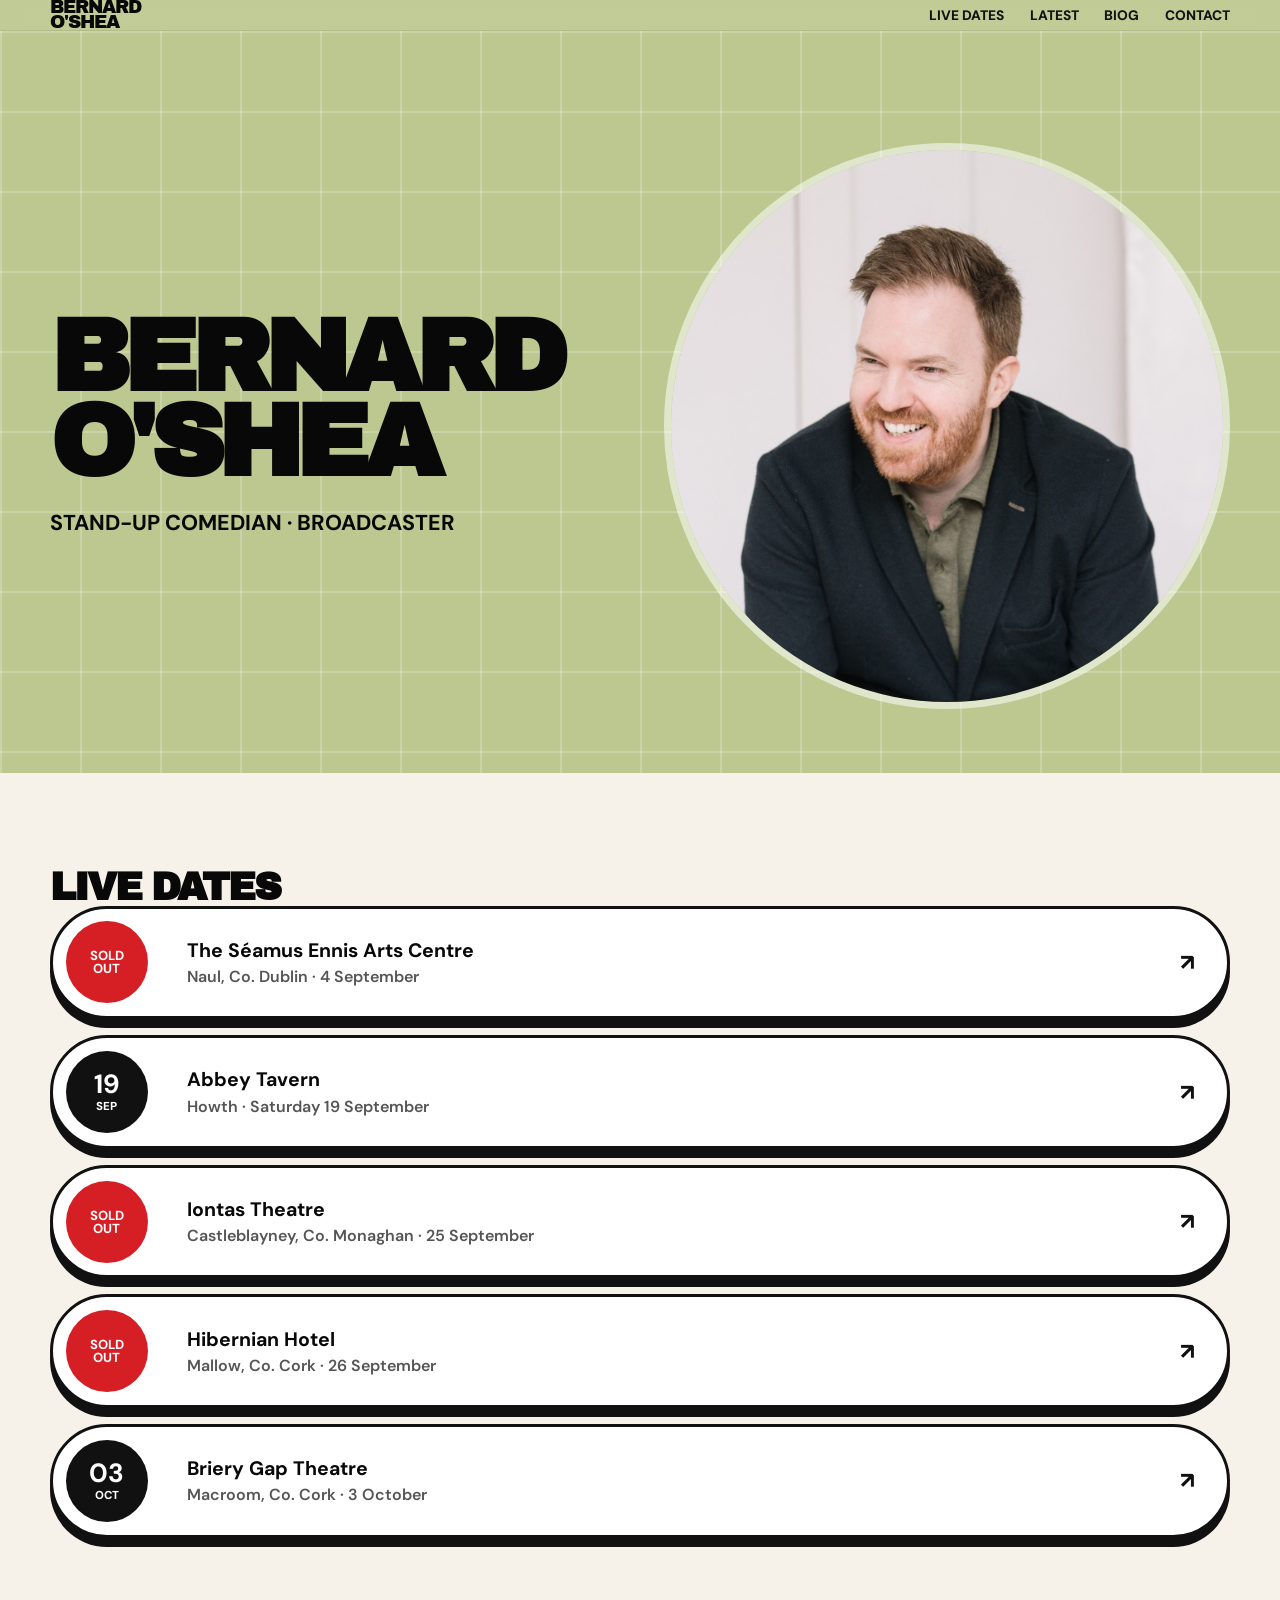
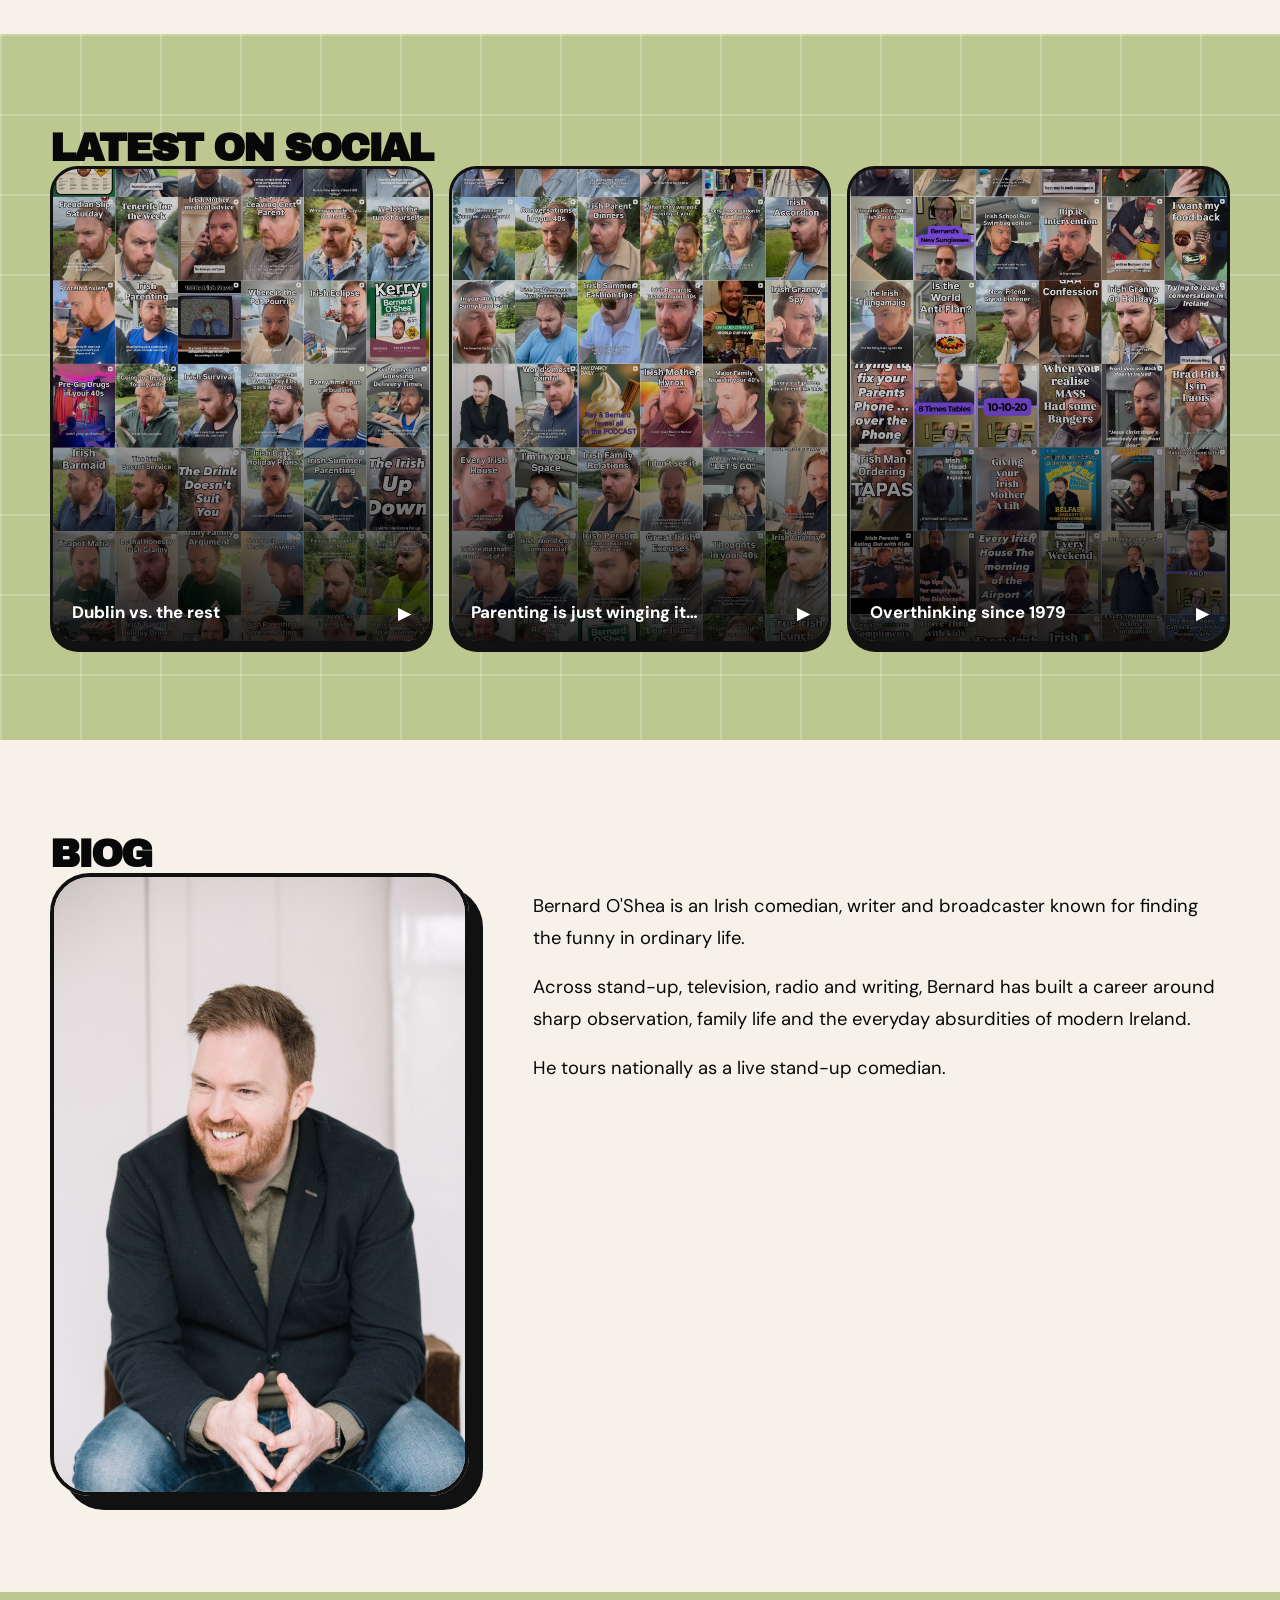
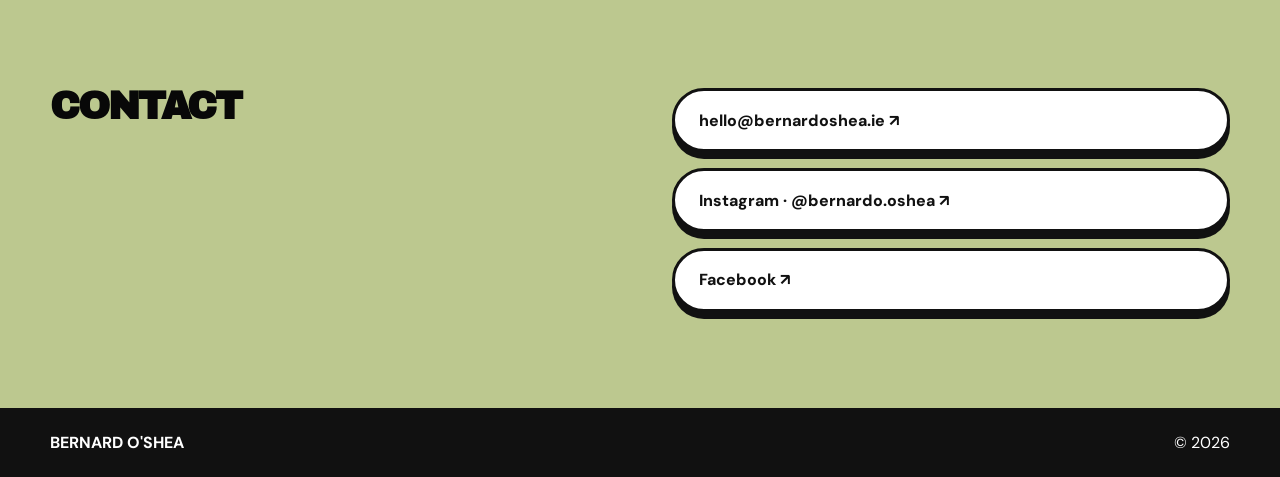
==== commit d508e395: "Enlarge hero portrait using existing supplied image" ====
--- a/index.html
+++ b/index.html
@@ -1,100 +1,4 @@
 <!doctype html>
-<html lang="en">
-<head>
-  <meta charset="utf-8">
-  <meta name="viewport" content="width=device-width,initial-scale=1">
-  <meta name="description" content="Bernard O'Shea — Irish stand-up comedian and broadcaster. Live dates, latest social media, biography and contact details.">
-  <meta name="theme-color" content="#bcc88f">
-  <title>Bernard O'Shea | Comedian</title>
-  <link rel="preconnect" href="https://fonts.googleapis.com">
-  <link rel="preconnect" href="https://fonts.gstatic.com" crossorigin>
-  <link href="https://fonts.googleapis.com/css2?family=Archivo+Black&family=DM+Sans:wght@400;500;600;700;800&display=swap" rel="stylesheet">
-  <link rel="stylesheet" href="style.css">
-  <style>
-    html{scroll-behavior:smooth}.simple-nav{display:flex;align-items:center;justify-content:space-between;gap:1rem}.simple-links{display:flex;gap:1.6rem;align-items:center}.simple-links a{color:#111;text-decoration:none;font-weight:800;text-transform:uppercase;font-size:.86rem}.simple-links a:hover{text-decoration:underline;text-underline-offset:5px}.simple-hero{padding:8rem 0 5rem;min-height:560px;display:flex;align-items:center;text-align:center}.simple-hero-grid{display:flex;flex-direction:column;align-items:center;gap:1.4rem}.simple-hero h1{font-family:"Archivo Black",sans-serif;font-size:clamp(4rem,10vw,9rem);line-height:.83;letter-spacing:-.065em;margin:0}.simple-hero .intro{font-size:clamp(1rem,2vw,1.35rem);font-weight:700;margin:0}.simple-portrait{width:210px;aspect-ratio:1/1;border-radius:50%;object-fit:cover;object-position:center 25%;display:block;margin-top:1rem;border:6px solid rgba(255,255,255,.55)}.section-number{font-weight:800;font-size:.75rem;letter-spacing:.14em}.clean-title{font-family:"Archivo Black",sans-serif;font-size:clamp(2.5rem,5vw,5.5rem);line-height:.9;letter-spacing:-.055em;margin:.5rem 0 2.5rem}.dates-grid{display:grid;gap:1rem}.clean-date{display:grid;grid-template-columns:100px 1fr auto;align-items:center;gap:1.3rem;background:#fff;border:3px solid #111;border-radius:999px;padding:.8rem 1rem .8rem .8rem;box-shadow:0 9px 0 #111}.clean-date .date-round{width:82px;height:82px;border-radius:50%;background:#111;color:#fff;display:flex;flex-direction:column;align-items:center;justify-content:center;font-weight:800;line-height:1}.date-round strong{font-size:1.65rem}.date-round span{font-size:.72rem;margin-top:.25rem}.clean-date h3{margin:0;font-size:1.22rem}.clean-date p{margin:.2rem 0 0;color:#555;font-weight:600}.clean-date a{color:#111;text-decoration:none;font-weight:900;font-size:1.4rem;padding:1rem}.sold .date-round{background:#d51f25}.sold .date-round strong{font-size:.82rem;text-align:center;line-height:1.05}.social-grid{display:grid;grid-template-columns:repeat(3,1fr);gap:1rem}.social-card{position:relative;display:block;overflow:hidden;border:3px solid #111;border-radius:28px;background:#111;box-shadow:0 8px 0 #111;text-decoration:none;color:#fff;aspect-ratio:4/5}.social-card img{width:100%;height:100%;object-fit:cover;display:block;opacity:.82}.social-card::after{content:"";position:absolute;inset:0;background:linear-gradient(to top,rgba(0,0,0,.8),transparent 58%)}.social-card span{position:absolute;left:1.2rem;right:3.5rem;bottom:1.15rem;z-index:2;font-size:1.05rem;font-weight:800;line-height:1.15}.social-card b{position:absolute;right:1.2rem;bottom:1.1rem;z-index:2;font-size:1.2rem}.bio-grid{display:grid;grid-template-columns:.75fr 1.25fr;gap:4rem;align-items:start}.bio-image{width:100%;max-width:420px;border-radius:40px;border:4px solid #111;box-shadow:14px 14px 0 #111}.bio-copy{font-size:1.15rem;line-height:1.7}.bio-copy p:first-of-type{font-size:1.35rem;font-weight:700}.contact-only{min-height:420px;display:flex;align-items:center}.contact-simple{display:grid;grid-template-columns:1fr 1fr;gap:4rem;align-items:start}.contact-links{display:grid;gap:1rem}.contact-links a{display:block;background:#fff;border:3px solid #111;border-radius:999px;padding:1.15rem 1.5rem;color:#111;text-decoration:none;font-weight:800;font-size:1.1rem;box-shadow:0 7px 0 #111}.footer-mini{padding:1.5rem 0;background:#111;color:#fff}.footer-mini .shell{display:flex;justify-content:space-between;gap:1rem}.cream-section{background:#f6f2e9}.olive-section{background:#bcc88f}.grid-bg{background-color:#bcc88f;background-image:linear-gradient(rgba(255,255,255,.22) 2px,transparent 2px),linear-gradient(90deg,rgba(255,255,255,.22) 2px,transparent 2px);background-size:80px 80px}.section{padding:6rem 0}@media(max-width:820px){.simple-hero{padding:6.5rem 0 4rem;min-height:auto}.bio-grid,.contact-simple{grid-template-columns:1fr;gap:2.5rem}.simple-links{gap:.8rem}.simple-links a{font-size:.72rem}.clean-date{grid-template-columns:72px 1fr auto;border-radius:34px}.clean-date .date-round{width:66px;height:66px}.clean-date h3{font-size:1rem}.clean-date p{font-size:.85rem}.social-grid{grid-template-columns:1fr 1fr}.social-card:last-child{grid-column:1/-1;max-width:50%;justify-self:center}}@media(max-width:560px){.brand{font-size:.95rem}.simple-links{gap:.55rem}.simple-links a{font-size:.6rem}.simple-hero h1{font-size:clamp(3.6rem,20vw,5.5rem)}.simple-portrait{width:170px}.section{padding:4.3rem 0}.clean-date{grid-template-columns:62px 1fr;padding:.65rem .8rem .65rem .65rem;gap:.75rem;box-shadow:0 6px 0 #111}.clean-date .date-round{width:58px;height:58px}.date-round strong{font-size:1.2rem}.clean-date a{padding:.5rem;font-size:1.1rem}.social-grid{grid-template-columns:1fr}.social-card:last-child{grid-column:auto;max-width:none}.footer-mini .shell{font-size:.8rem}}
-  </style>
-</head>
-<body>
-<header class="site-header">
-  <div class="shell simple-nav">
-    <a class="brand" href="#top" aria-label="Bernard O'Shea home">BERNARD<br>O'SHEA</a>
-    <nav class="simple-links" aria-label="Main navigation">
-      <a href="#live">Live dates</a>
-      <a href="#latest">Latest</a>
-      <a href="#biog">Biog</a>
-      <a href="#contact">Contact</a>
-    </nav>
-  </div>
-</header>
-
-<main id="top">
-  <div class="simple-hero grid-bg">
-    <div class="shell simple-hero-grid">
-      <h1>BERNARD<br>O'SHEA</h1>
-      <p class="intro">STAND-UP COMEDIAN · BROADCASTER</p>
-      <img class="simple-portrait" src="image.jpeg" alt="Bernard O'Shea smiling">
-    </div>
-  </div>
-
-  <section id="live" class="section cream-section">
-    <div class="shell">
-      <h2 class="clean-title">LIVE DATES</h2>
-      <div class="dates-grid">
-        <article class="clean-date sold"><div class="date-round"><strong>SOLD<br>OUT</strong></div><div><h3>The Séamus Ennis Arts Centre</h3><p>Naul, Co. Dublin · 4 September</p></div><a href="https://www.tseac.ie/event-details/bernard-oshea" target="_blank" rel="noopener">↗</a></article>
-        <article class="clean-date"><div class="date-round"><strong>19</strong><span>SEP</span></div><div><h3>Abbey Tavern</h3><p>Howth · Saturday 19 September</p></div><a href="https://www.universe.com/events/bernard-o-shea-desperate-house-husband-tickets-PBFM8J" target="_blank" rel="noopener">↗</a></article>
-        <article class="clean-date sold"><div class="date-round"><strong>SOLD<br>OUT</strong></div><div><h3>Iontas Theatre</h3><p>Castleblayney, Co. Monaghan · 25 September</p></div><a href="https://iontascastleblayney.ticketsolve.com/ticketbooth/shows/1173672660" target="_blank" rel="noopener">↗</a></article>
-        <article class="clean-date sold"><div class="date-round"><strong>SOLD<br>OUT</strong></div><div><h3>Hibernian Hotel</h3><p>Mallow, Co. Cork · 26 September</p></div><a href="https://www.eventbrite.ie/e/bernard-oshea-pick-up-drop-off-tickets-1990950954901?aff=oddtdtcreator" target="_blank" rel="noopener">↗</a></article>
-        <article class="clean-date"><div class="date-round"><strong>03</strong><span>OCT</span></div><div><h3>Briery Gap Theatre</h3><p>Macroom, Co. Cork · 3 October</p></div><a href="https://brierygap.ticketsolve.com/ticketbooth/shows/1173686966" target="_blank" rel="noopener">↗</a></article>
-        <article class="clean-date"><div class="date-round"><strong>08</strong><span>OCT</span></div><div><h3>The Limelight 2</h3><p>Belfast · 8 October</p></div><a href="https://www.ticketmaster.ie/artist/1546594?venueId=461484" target="_blank" rel="noopener">↗</a></article>
-        <article class="clean-date sold"><div class="date-round"><strong>SOLD<br>OUT</strong></div><div><h3>The Limelight 2</h3><p>Belfast · 9 October</p></div><a href="https://www.ticketmaster.ie/artist/1546594?venueId=461484" target="_blank" rel="noopener">↗</a></article>
-        <article class="clean-date"><div class="date-round"><strong>17</strong><span>OCT</span></div><div><h3>The Linenhall Arts Centre</h3><p>Castlebar, Co. Mayo · 17 October</p></div><a href="https://www.thelinenhall.com/whats-on/events/bernard-oshea-pick-up-drop-off" target="_blank" rel="noopener">↗</a></article>
-        <article class="clean-date"><div class="date-round"><strong>22</strong><span>OCT</span></div><div><h3>The Central Bar</h3><p>Navan, Co. Meath · 22 October</p></div><a href="https://ticketstop.ie/events/1521" target="_blank" rel="noopener">↗</a></article>
-        <article class="clean-date"><div class="date-round"><strong>23</strong><span>OCT</span></div><div><h3>De Barra's</h3><p>Clonakilty, Co. Cork · 23 October</p></div><a href="https://debarra.ie/event/comedy-bernard-oshea-pick-up-drop-off/" target="_blank" rel="noopener">↗</a></article>
-        <article class="clean-date"><div class="date-round"><strong>24</strong><span>OCT</span></div><div><h3>Living</h3><p>Youghal, Co. Cork · 24 October</p></div><a href="https://livingyoughal.ie/event/bernard-oshea-pick-up-drop-off/" target="_blank" rel="noopener">↗</a></article>
-        <article class="clean-date sold"><div class="date-round"><strong>SOLD<br>OUT</strong></div><div><h3>Courthouse Arts Centre</h3><p>Tinahely, Co. Wicklow · 6 November</p></div><a href="https://www.courthousearts.ie/whats-on-event/bernard-oshea-desperate-house-husban" target="_blank" rel="noopener">↗</a></article>
-        <article class="clean-date"><div class="date-round"><strong>21</strong><span>NOV</span></div><div><h3>Wexford Arts Centre</h3><p>Wexford · 21 November</p></div><a href="https://wexfordartscentre.ticketsolve.com/ticketbooth/shows/873665359" target="_blank" rel="noopener">↗</a></article>
-        <article class="clean-date"><div class="date-round"><strong>27</strong><span>NOV</span></div><div><h3>Gleneagle Club</h3><p>Killarney, Co. Kerry · 27 November</p></div><a href="https://gleneaglearena.ie/gigs/bernard-oshea-pick-up-drop-off/" target="_blank" rel="noopener">↗</a></article>
-        <article class="clean-date"><div class="date-round"><strong>20</strong><span>DEC</span></div><div><h3>Spirit Store</h3><p>Dundalk, Co. Louth · 20 December</p></div><a href="https://spiritstore.ie/event.php?eventID=BOShea26" target="_blank" rel="noopener">↗</a></article>
-      </div>
-    </div>
-  </section>
-
-  <section id="latest" class="section olive-section grid-bg">
-    <div class="shell">
-      <h2 class="clean-title">LATEST ON SOCIAL</h2>
-      <div class="social-grid">
-        <a class="social-card" href="https://www.instagram.com/reel/DLxkOPhojpv/" target="_blank" rel="noopener"><img src="Image 25-08-2026 at 19.07.jpg" alt="Bernard O'Shea social clip"><span>Dublin vs. the rest</span><b>▶</b></a>
-        <a class="social-card" href="https://www.instagram.com/reel/DU5ZYtbiKxT/" target="_blank" rel="noopener"><img src="Image 25-08-2026 at 19.08.jpg" alt="Bernard O'Shea social clip"><span>Parenting is just winging it…</span><b>▶</b></a>
-        <a class="social-card" href="https://www.instagram.com/reel/DZW46b-oyPh/" target="_blank" rel="noopener"><img src="Image 25-08-2026 at 19.09.jpg" alt="Bernard O'Shea social clip"><span>Overthinking since 1979</span><b>▶</b></a>
-      </div>
-    </div>
-  </section>
-
-  <section id="biog" class="section cream-section">
-    <div class="shell">
-      <h2 class="clean-title">BIOG</h2>
-      <div class="bio-grid">
-        <img class="bio-image" src="image.jpeg" alt="Bernard O'Shea">
-        <div class="bio-copy">
-          <p>Bernard O'Shea is an Irish comedian, writer and broadcaster known for finding the funny in ordinary life.</p>
-          <p>Across stand-up, television, radio and writing, Bernard has built a career around sharp observation, family life and the everyday absurdities of modern Ireland.</p>
-          <p>He has appeared across Irish television and radio and tours nationally as a live stand-up comedian. His current show, <em>Pick Up, Drop Off</em>, takes on family, fatherhood, getting older and the chaos that happens in between.</p>
-        </div>
-      </div>
-    </div>
-  </section>
-
-  <section id="contact" class="section olive-section grid-bg contact-only">
-    <div class="shell contact-simple">
-      <div><h2 class="clean-title">CONTACT</h2></div>
-      <div class="contact-links">
-        <a href="mailto:hello@bernardoshea.ie">hello@bernardoshea.ie ↗</a>
-        <a href="https://www.instagram.com/bernardo.oshea/" target="_blank" rel="noopener">Instagram · @bernardo.oshea ↗</a>
-        <a href="https://www.facebook.com/bernardoshea" target="_blank" rel="noopener">Facebook ↗</a>
-      </div>
-    </div>
-  </section>
-</main>
-<footer class="footer-mini"><div class="shell"><strong>BERNARD O'SHEA</strong><span>© 2026</span></div></footer>
-</body>
-</html>+<html lang="en"><head><meta charset="utf-8"><meta name="viewport" content="width=device-width,initial-scale=1"><meta name="description" content="Bernard O'Shea — Irish stand-up comedian and broadcaster. Live dates, latest social media, biography and contact details."><meta name="theme-color" content="#bcc88f"><title>Bernard O'Shea | Comedian</title><link rel="preconnect" href="https://fonts.googleapis.com"><link rel="preconnect" href="https://fonts.gstatic.com" crossorigin><link href="https://fonts.googleapis.com/css2?family=Archivo+Black&family=DM+Sans:wght@400;500;600;700;800&display=swap" rel="stylesheet"><link rel="stylesheet" href="style.css"><style>
+html{scroll-behavior:smooth}.simple-nav{display:flex;align-items:center;justify-content:space-between;gap:1rem}.simple-links{display:flex;gap:1.6rem;align-items:center}.simple-links a{color:#111;text-decoration:none;font-weight:800;text-transform:uppercase;font-size:.86rem}.simple-hero{padding:7rem 0 4rem;min-height:650px;display:flex;align-items:center}.simple-hero-grid{display:grid;grid-template-columns:1fr 1fr;align-items:center;gap:3rem}.simple-hero h1{font-family:"Archivo Black",sans-serif;font-size:clamp(4rem,8vw,8rem);line-height:.83;letter-spacing:-.065em;margin:0}.simple-hero .intro{font-size:clamp(1rem,2vw,1.35rem);font-weight:700;margin:1.5rem 0 0}.simple-portrait{width:100%;max-width:580px;aspect-ratio:1/1;border-radius:50%;object-fit:cover;object-position:center 25%;display:block;margin:auto;border:7px solid rgba(255,255,255,.55)}.clean-title{font-family:"Archivo Black",sans-serif;font-size:clamp(2.5rem,5vw,5.5rem);line-height:.9;letter-spacing:-.055em;margin:.5rem 0 2.5rem}.dates-grid{display:grid;gap:1rem}.clean-date{display:grid;grid-template-columns:100px 1fr auto;align-items:center;gap:1.3rem;background:#fff;border:3px solid #111;border-radius:999px;padding:.8rem 1rem .8rem .8rem;box-shadow:0 9px 0 #111}.date-round{width:82px;height:82px;border-radius:50%;background:#111;color:#fff;display:flex;flex-direction:column;align-items:center;justify-content:center;font-weight:800;line-height:1}.date-round strong{font-size:1.65rem}.date-round span{font-size:.72rem;margin-top:.25rem}.clean-date h3{margin:0;font-size:1.22rem}.clean-date p{margin:.2rem 0 0;color:#555;font-weight:600}.clean-date a{color:#111;text-decoration:none;font-weight:900;font-size:1.4rem;padding:1rem}.sold .date-round{background:#d51f25}.sold .date-round strong{font-size:.82rem;text-align:center}.social-grid{display:grid;grid-template-columns:repeat(3,1fr);gap:1rem}.social-card{position:relative;display:block;overflow:hidden;border:3px solid #111;border-radius:28px;background:#111;box-shadow:0 8px 0 #111;text-decoration:none;color:#fff;aspect-ratio:4/5}.social-card img{width:100%;height:100%;object-fit:cover;display:block;opacity:.82}.social-card::after{content:"";position:absolute;inset:0;background:linear-gradient(to top,rgba(0,0,0,.8),transparent 58%)}.social-card span{position:absolute;left:1.2rem;right:3.5rem;bottom:1.15rem;z-index:2;font-size:1.05rem;font-weight:800}.social-card b{position:absolute;right:1.2rem;bottom:1.1rem;z-index:2}.bio-grid{display:grid;grid-template-columns:.75fr 1.25fr;gap:4rem}.bio-image{width:100%;max-width:420px;border-radius:40px;border:4px solid #111;box-shadow:14px 14px 0 #111}.bio-copy{font-size:1.15rem;line-height:1.7}.contact-simple{display:grid;grid-template-columns:1fr 1fr;gap:4rem}.contact-links{display:grid;gap:1rem}.contact-links a{display:block;background:#fff;border:3px solid #111;border-radius:999px;padding:1.15rem 1.5rem;color:#111;text-decoration:none;font-weight:800;box-shadow:0 7px 0 #111}.cream-section{background:#f6f2e9}.olive-section,.grid-bg{background-color:#bcc88f}.grid-bg{background-image:linear-gradient(rgba(255,255,255,.22) 2px,transparent 2px),linear-gradient(90deg,rgba(255,255,255,.22) 2px,transparent 2px);background-size:80px 80px}.section{padding:6rem 0}.footer-mini{padding:1.5rem 0;background:#111;color:#fff}.footer-mini .shell{display:flex;justify-content:space-between}@media(max-width:820px){.simple-hero-grid,.bio-grid,.contact-simple{grid-template-columns:1fr}.simple-hero{text-align:center;padding:6rem 0 4rem}.simple-portrait{max-width:420px}.social-grid{grid-template-columns:1fr 1fr}}@media(max-width:560px){.simple-links{gap:.5rem}.simple-links a{font-size:.6rem}.simple-hero h1{font-size:clamp(3.6rem,20vw,5.5rem)}.simple-portrait{width:88%;max-width:350px}.section{padding:4rem 0}.clean-date{grid-template-columns:62px 1fr auto;border-radius:34px}.date-round{width:58px;height:58px}.social-grid{grid-template-columns:1fr}}
+</style></head><body><header class="site-header"><div class="shell simple-nav"><a class="brand" href="#top">BERNARD<br>O'SHEA</a><nav class="simple-links"><a href="#live">Live dates</a><a href="#latest">Latest</a><a href="#biog">Biog</a><a href="#contact">Contact</a></nav></div></header><main id="top"><div class="simple-hero grid-bg"><div class="shell simple-hero-grid"><div><h1>BERNARD<br>O'SHEA</h1><p class="intro">STAND-UP COMEDIAN · BROADCASTER</p></div><img class="simple-portrait" src="image.jpeg" alt="Bernard O'Shea smiling"></div></div><section id="live" class="section cream-section"><div class="shell"><h2 class="clean-title">LIVE DATES</h2><div class="dates-grid"><article class="clean-date sold"><div class="date-round"><strong>SOLD<br>OUT</strong></div><div><h3>The Séamus Ennis Arts Centre</h3><p>Naul, Co. Dublin · 4 September</p></div><a href="https://www.tseac.ie/event-details/bernard-oshea">↗</a></article><article class="clean-date"><div class="date-round"><strong>19</strong><span>SEP</span></div><div><h3>Abbey Tavern</h3><p>Howth · Saturday 19 September</p></div><a href="https://www.universe.com/events/bernard-o-shea-desperate-house-husband-tickets-PBFM8J">↗</a></article><article class="clean-date sold"><div class="date-round"><strong>SOLD<br>OUT</strong></div><div><h3>Iontas Theatre</h3><p>Castleblayney, Co. Monaghan · 25 September</p></div><a href="https://iontascastleblayney.ticketsolve.com/ticketbooth/shows/1173672660">↗</a></article><article class="clean-date sold"><div class="date-round"><strong>SOLD<br>OUT</strong></div><div><h3>Hibernian Hotel</h3><p>Mallow, Co. Cork · 26 September</p></div><a href="https://www.eventbrite.ie/e/bernard-oshea-pick-up-drop-off-tickets-1990950954901">↗</a></article><article class="clean-date"><div class="date-round"><strong>03</strong><span>OCT</span></div><div><h3>Briery Gap Theatre</h3><p>Macroom, Co. Cork · 3 October</p></div><a href="https://brierygap.ticketsolve.com/ticketbooth/shows/1173686966">↗</a></article></div></div></section><section id="latest" class="section olive-section grid-bg"><div class="shell"><h2 class="clean-title">LATEST ON SOCIAL</h2><div class="social-grid"><a class="social-card" href="https://www.instagram.com/reel/DLxkOPhojpv/"><img src="Image 25-08-2026 at 19.07.jpg"><span>Dublin vs. the rest</span><b>▶</b></a><a class="social-card" href="https://www.instagram.com/reel/DU5ZYtbiKxT/"><img src="Image 25-08-2026 at 19.08.jpg"><span>Parenting is just winging it…</span><b>▶</b></a><a class="social-card" href="https://www.instagram.com/reel/DZW46b-oyPh/"><img src="Image 25-08-2026 at 19.09.jpg"><span>Overthinking since 1979</span><b>▶</b></a></div></div></section><section id="biog" class="section cream-section"><div class="shell"><h2 class="clean-title">BIOG</h2><div class="bio-grid"><img class="bio-image" src="image.jpeg" alt="Bernard O'Shea"><div class="bio-copy"><p>Bernard O'Shea is an Irish comedian, writer and broadcaster known for finding the funny in ordinary life.</p><p>Across stand-up, television, radio and writing, Bernard has built a career around sharp observation, family life and the everyday absurdities of modern Ireland.</p><p>He tours nationally as a live stand-up comedian.</p></div></div></div></section><section id="contact" class="section olive-section"><div class="shell contact-simple"><div><h2 class="clean-title">CONTACT</h2></div><div class="contact-links"><a href="mailto:hello@bernardoshea.ie">hello@bernardoshea.ie ↗</a><a href="https://www.instagram.com/bernardo.oshea/">Instagram · @bernardo.oshea ↗</a><a href="https://www.facebook.com/bernardoshea">Facebook ↗</a></div></div></section></main><footer class="footer-mini"><div class="shell"><strong>BERNARD O'SHEA</strong><span>© 2026</span></div></footer></body></html>
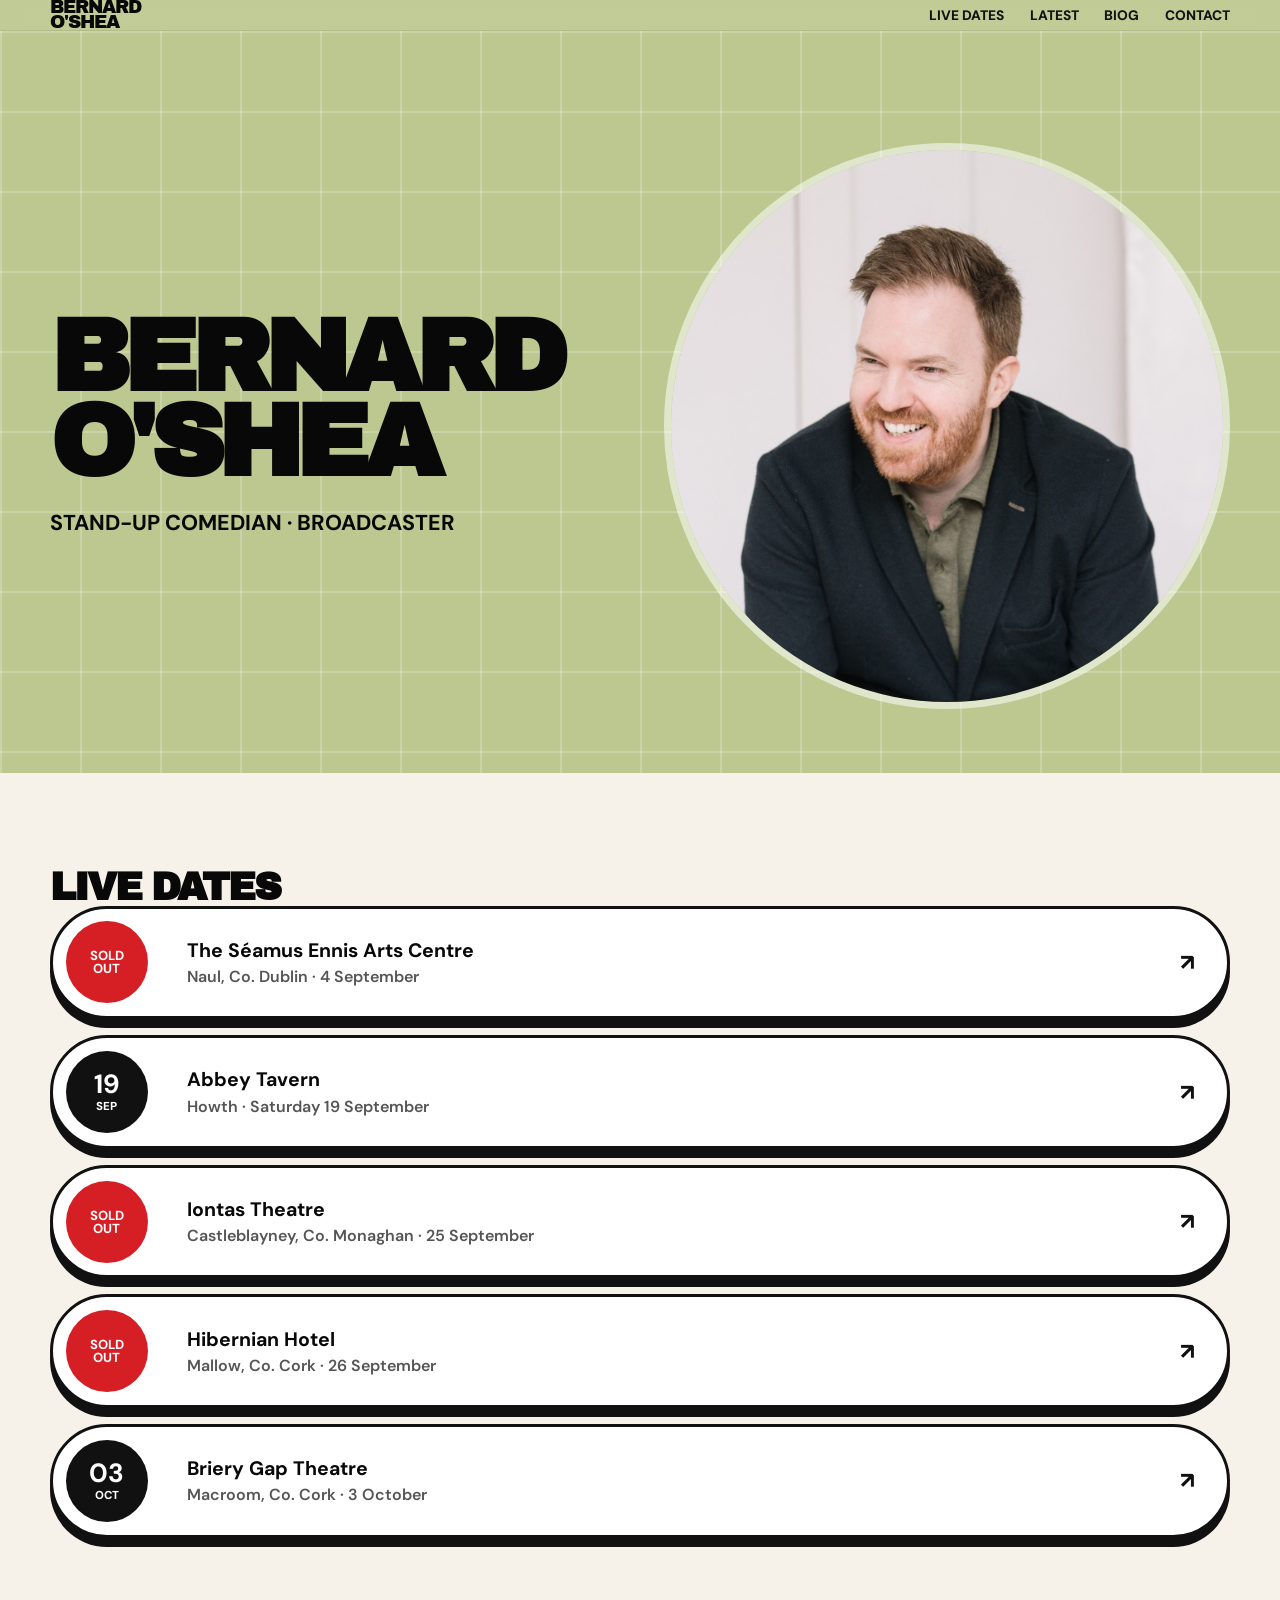
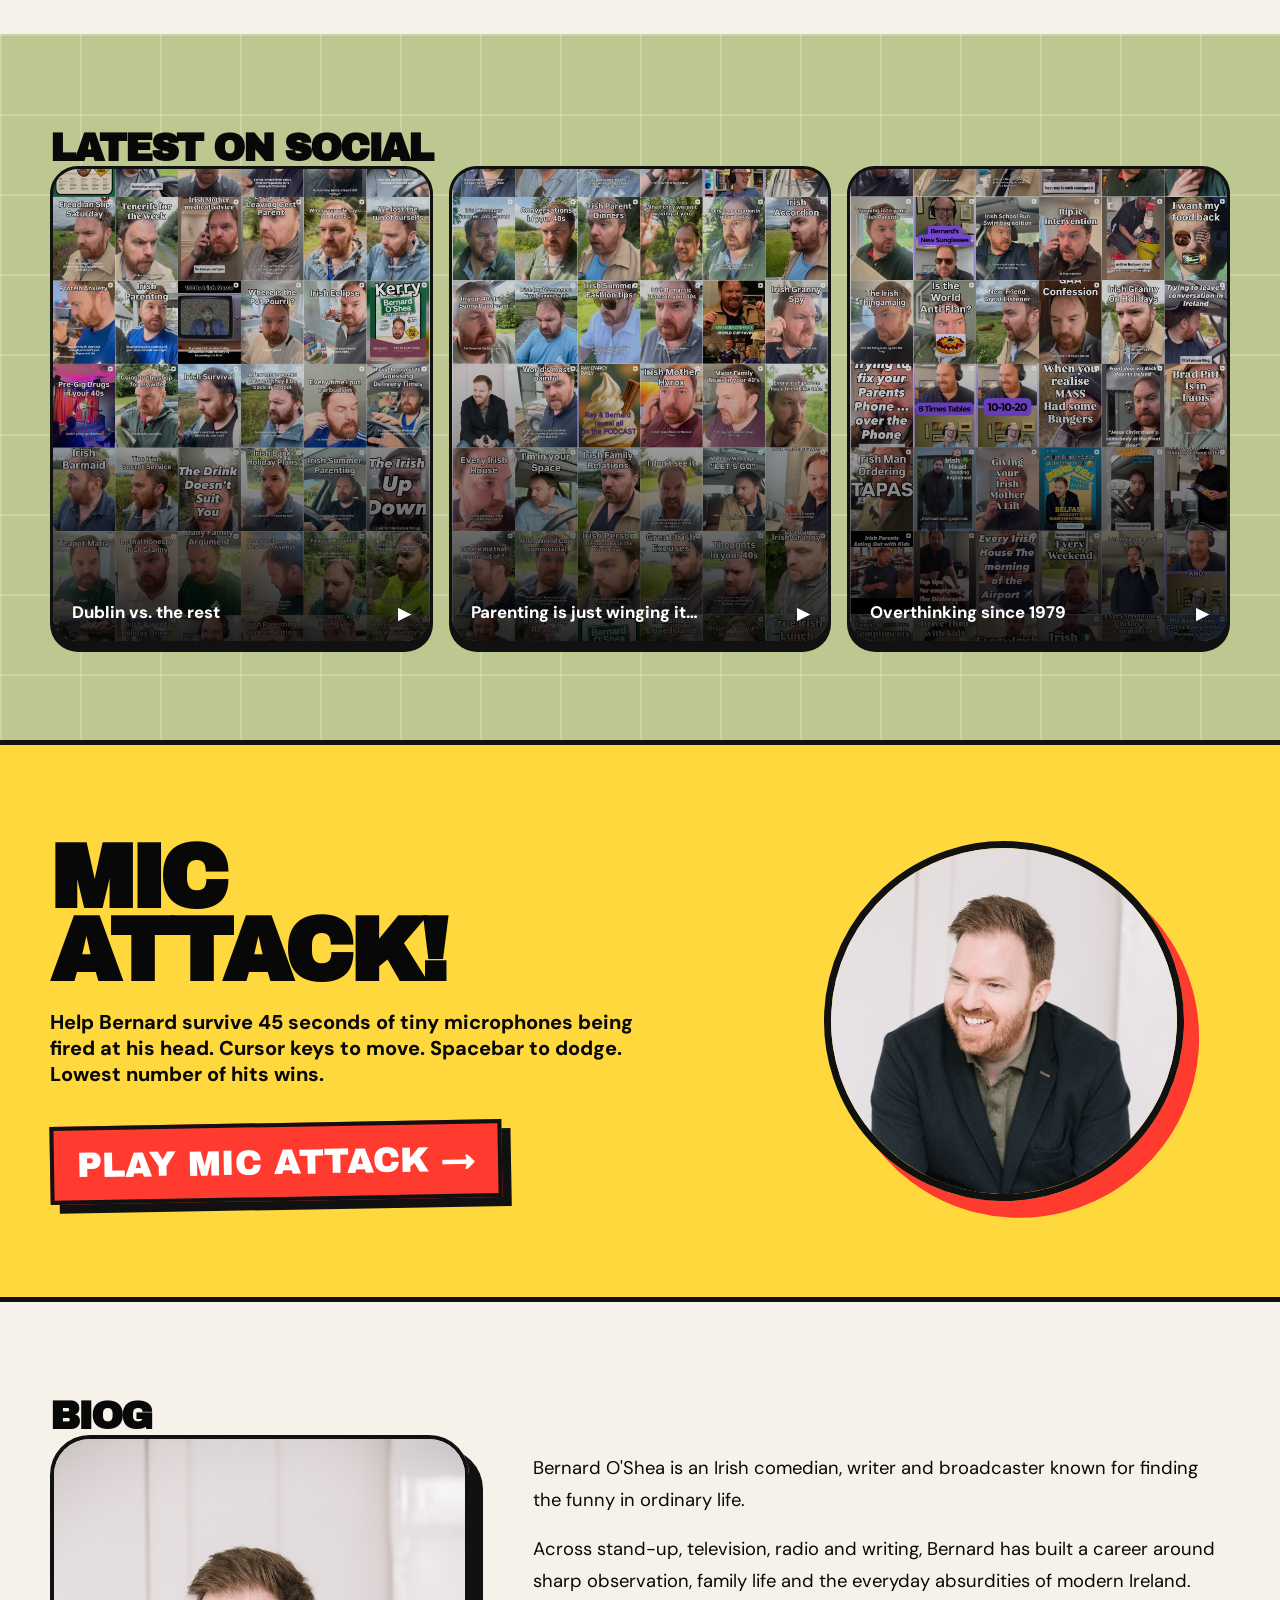
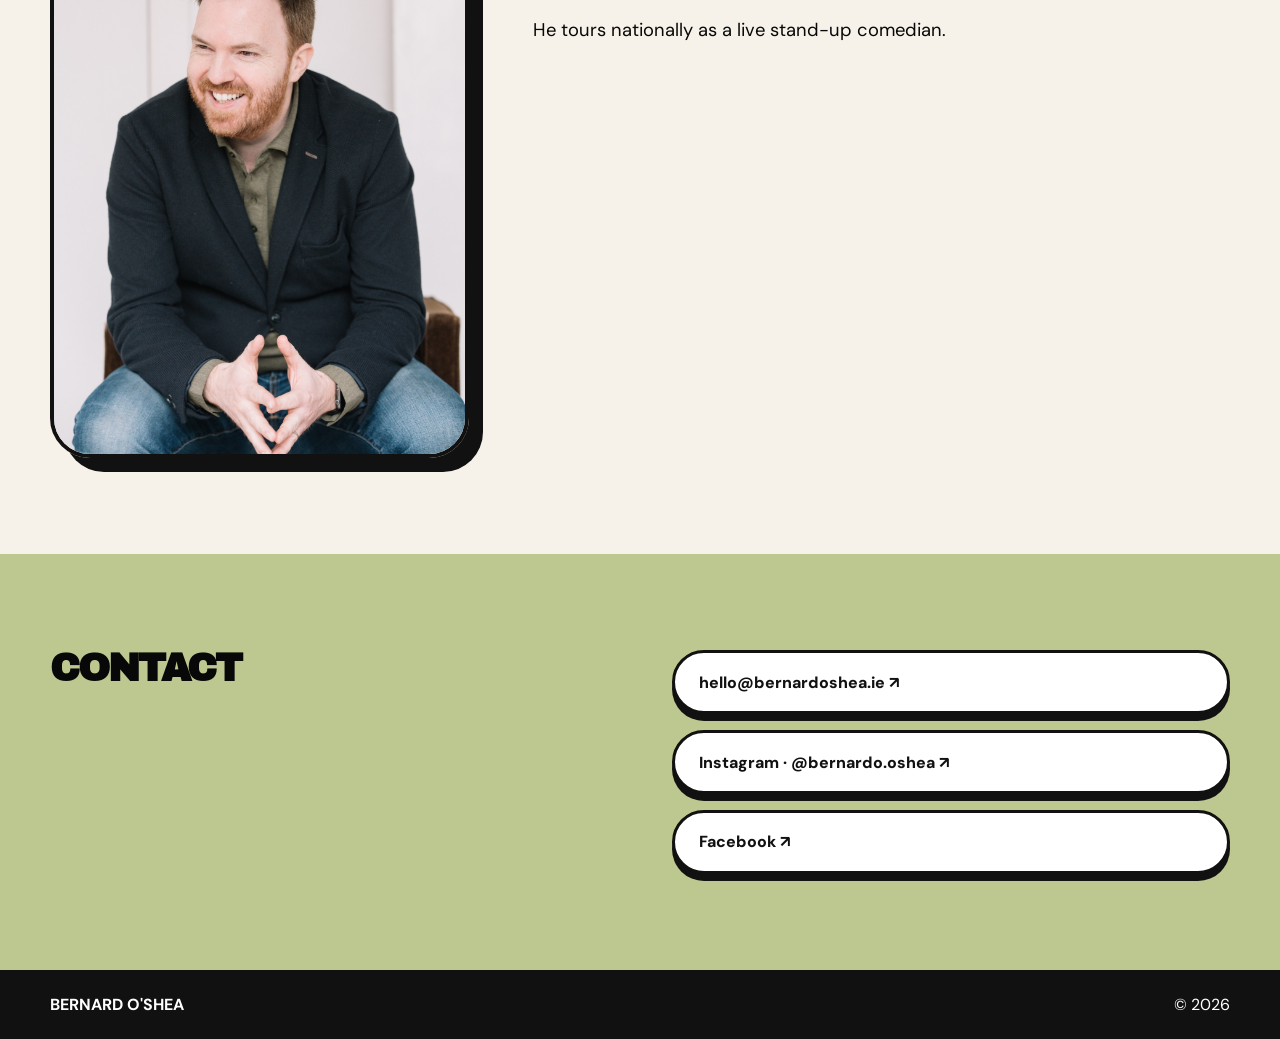
==== commit 87945e82: "Add Mic Attack game to Bernard O'Shea homepage" ====
--- a/index.html
+++ b/index.html
@@ -1,4 +1,4 @@
 <!doctype html>
 <html lang="en"><head><meta charset="utf-8"><meta name="viewport" content="width=device-width,initial-scale=1"><meta name="description" content="Bernard O'Shea — Irish stand-up comedian and broadcaster. Live dates, latest social media, biography and contact details."><meta name="theme-color" content="#bcc88f"><title>Bernard O'Shea | Comedian</title><link rel="preconnect" href="https://fonts.googleapis.com"><link rel="preconnect" href="https://fonts.gstatic.com" crossorigin><link href="https://fonts.googleapis.com/css2?family=Archivo+Black&family=DM+Sans:wght@400;500;600;700;800&display=swap" rel="stylesheet"><link rel="stylesheet" href="style.css"><style>
-html{scroll-behavior:smooth}.simple-nav{display:flex;align-items:center;justify-content:space-between;gap:1rem}.simple-links{display:flex;gap:1.6rem;align-items:center}.simple-links a{color:#111;text-decoration:none;font-weight:800;text-transform:uppercase;font-size:.86rem}.simple-hero{padding:7rem 0 4rem;min-height:650px;display:flex;align-items:center}.simple-hero-grid{display:grid;grid-template-columns:1fr 1fr;align-items:center;gap:3rem}.simple-hero h1{font-family:"Archivo Black",sans-serif;font-size:clamp(4rem,8vw,8rem);line-height:.83;letter-spacing:-.065em;margin:0}.simple-hero .intro{font-size:clamp(1rem,2vw,1.35rem);font-weight:700;margin:1.5rem 0 0}.simple-portrait{width:100%;max-width:580px;aspect-ratio:1/1;border-radius:50%;object-fit:cover;object-position:center 25%;display:block;margin:auto;border:7px solid rgba(255,255,255,.55)}.clean-title{font-family:"Archivo Black",sans-serif;font-size:clamp(2.5rem,5vw,5.5rem);line-height:.9;letter-spacing:-.055em;margin:.5rem 0 2.5rem}.dates-grid{display:grid;gap:1rem}.clean-date{display:grid;grid-template-columns:100px 1fr auto;align-items:center;gap:1.3rem;background:#fff;border:3px solid #111;border-radius:999px;padding:.8rem 1rem .8rem .8rem;box-shadow:0 9px 0 #111}.date-round{width:82px;height:82px;border-radius:50%;background:#111;color:#fff;display:flex;flex-direction:column;align-items:center;justify-content:center;font-weight:800;line-height:1}.date-round strong{font-size:1.65rem}.date-round span{font-size:.72rem;margin-top:.25rem}.clean-date h3{margin:0;font-size:1.22rem}.clean-date p{margin:.2rem 0 0;color:#555;font-weight:600}.clean-date a{color:#111;text-decoration:none;font-weight:900;font-size:1.4rem;padding:1rem}.sold .date-round{background:#d51f25}.sold .date-round strong{font-size:.82rem;text-align:center}.social-grid{display:grid;grid-template-columns:repeat(3,1fr);gap:1rem}.social-card{position:relative;display:block;overflow:hidden;border:3px solid #111;border-radius:28px;background:#111;box-shadow:0 8px 0 #111;text-decoration:none;color:#fff;aspect-ratio:4/5}.social-card img{width:100%;height:100%;object-fit:cover;display:block;opacity:.82}.social-card::after{content:"";position:absolute;inset:0;background:linear-gradient(to top,rgba(0,0,0,.8),transparent 58%)}.social-card span{position:absolute;left:1.2rem;right:3.5rem;bottom:1.15rem;z-index:2;font-size:1.05rem;font-weight:800}.social-card b{position:absolute;right:1.2rem;bottom:1.1rem;z-index:2}.bio-grid{display:grid;grid-template-columns:.75fr 1.25fr;gap:4rem}.bio-image{width:100%;max-width:420px;border-radius:40px;border:4px solid #111;box-shadow:14px 14px 0 #111}.bio-copy{font-size:1.15rem;line-height:1.7}.contact-simple{display:grid;grid-template-columns:1fr 1fr;gap:4rem}.contact-links{display:grid;gap:1rem}.contact-links a{display:block;background:#fff;border:3px solid #111;border-radius:999px;padding:1.15rem 1.5rem;color:#111;text-decoration:none;font-weight:800;box-shadow:0 7px 0 #111}.cream-section{background:#f6f2e9}.olive-section,.grid-bg{background-color:#bcc88f}.grid-bg{background-image:linear-gradient(rgba(255,255,255,.22) 2px,transparent 2px),linear-gradient(90deg,rgba(255,255,255,.22) 2px,transparent 2px);background-size:80px 80px}.section{padding:6rem 0}.footer-mini{padding:1.5rem 0;background:#111;color:#fff}.footer-mini .shell{display:flex;justify-content:space-between}@media(max-width:820px){.simple-hero-grid,.bio-grid,.contact-simple{grid-template-columns:1fr}.simple-hero{text-align:center;padding:6rem 0 4rem}.simple-portrait{max-width:420px}.social-grid{grid-template-columns:1fr 1fr}}@media(max-width:560px){.simple-links{gap:.5rem}.simple-links a{font-size:.6rem}.simple-hero h1{font-size:clamp(3.6rem,20vw,5.5rem)}.simple-portrait{width:88%;max-width:350px}.section{padding:4rem 0}.clean-date{grid-template-columns:62px 1fr auto;border-radius:34px}.date-round{width:58px;height:58px}.social-grid{grid-template-columns:1fr}}
-</style></head><body><header class="site-header"><div class="shell simple-nav"><a class="brand" href="#top">BERNARD<br>O'SHEA</a><nav class="simple-links"><a href="#live">Live dates</a><a href="#latest">Latest</a><a href="#biog">Biog</a><a href="#contact">Contact</a></nav></div></header><main id="top"><div class="simple-hero grid-bg"><div class="shell simple-hero-grid"><div><h1>BERNARD<br>O'SHEA</h1><p class="intro">STAND-UP COMEDIAN · BROADCASTER</p></div><img class="simple-portrait" src="image.jpeg" alt="Bernard O'Shea smiling"></div></div><section id="live" class="section cream-section"><div class="shell"><h2 class="clean-title">LIVE DATES</h2><div class="dates-grid"><article class="clean-date sold"><div class="date-round"><strong>SOLD<br>OUT</strong></div><div><h3>The Séamus Ennis Arts Centre</h3><p>Naul, Co. Dublin · 4 September</p></div><a href="https://www.tseac.ie/event-details/bernard-oshea">↗</a></article><article class="clean-date"><div class="date-round"><strong>19</strong><span>SEP</span></div><div><h3>Abbey Tavern</h3><p>Howth · Saturday 19 September</p></div><a href="https://www.universe.com/events/bernard-o-shea-desperate-house-husband-tickets-PBFM8J">↗</a></article><article class="clean-date sold"><div class="date-round"><strong>SOLD<br>OUT</strong></div><div><h3>Iontas Theatre</h3><p>Castleblayney, Co. Monaghan · 25 September</p></div><a href="https://iontascastleblayney.ticketsolve.com/ticketbooth/shows/1173672660">↗</a></article><article class="clean-date sold"><div class="date-round"><strong>SOLD<br>OUT</strong></div><div><h3>Hibernian Hotel</h3><p>Mallow, Co. Cork · 26 September</p></div><a href="https://www.eventbrite.ie/e/bernard-oshea-pick-up-drop-off-tickets-1990950954901">↗</a></article><article class="clean-date"><div class="date-round"><strong>03</strong><span>OCT</span></div><div><h3>Briery Gap Theatre</h3><p>Macroom, Co. Cork · 3 October</p></div><a href="https://brierygap.ticketsolve.com/ticketbooth/shows/1173686966">↗</a></article></div></div></section><section id="latest" class="section olive-section grid-bg"><div class="shell"><h2 class="clean-title">LATEST ON SOCIAL</h2><div class="social-grid"><a class="social-card" href="https://www.instagram.com/reel/DLxkOPhojpv/"><img src="Image 25-08-2026 at 19.07.jpg"><span>Dublin vs. the rest</span><b>▶</b></a><a class="social-card" href="https://www.instagram.com/reel/DU5ZYtbiKxT/"><img src="Image 25-08-2026 at 19.08.jpg"><span>Parenting is just winging it…</span><b>▶</b></a><a class="social-card" href="https://www.instagram.com/reel/DZW46b-oyPh/"><img src="Image 25-08-2026 at 19.09.jpg"><span>Overthinking since 1979</span><b>▶</b></a></div></div></section><section id="biog" class="section cream-section"><div class="shell"><h2 class="clean-title">BIOG</h2><div class="bio-grid"><img class="bio-image" src="image.jpeg" alt="Bernard O'Shea"><div class="bio-copy"><p>Bernard O'Shea is an Irish comedian, writer and broadcaster known for finding the funny in ordinary life.</p><p>Across stand-up, television, radio and writing, Bernard has built a career around sharp observation, family life and the everyday absurdities of modern Ireland.</p><p>He tours nationally as a live stand-up comedian.</p></div></div></div></section><section id="contact" class="section olive-section"><div class="shell contact-simple"><div><h2 class="clean-title">CONTACT</h2></div><div class="contact-links"><a href="mailto:hello@bernardoshea.ie">hello@bernardoshea.ie ↗</a><a href="https://www.instagram.com/bernardo.oshea/">Instagram · @bernardo.oshea ↗</a><a href="https://www.facebook.com/bernardoshea">Facebook ↗</a></div></div></section></main><footer class="footer-mini"><div class="shell"><strong>BERNARD O'SHEA</strong><span>© 2026</span></div></footer></body></html>+html{scroll-behavior:smooth}.simple-nav{display:flex;align-items:center;justify-content:space-between;gap:1rem}.simple-links{display:flex;gap:1.6rem;align-items:center}.simple-links a{color:#111;text-decoration:none;font-weight:800;text-transform:uppercase;font-size:.86rem}.simple-hero{padding:7rem 0 4rem;min-height:650px;display:flex;align-items:center}.simple-hero-grid{display:grid;grid-template-columns:1fr 1fr;align-items:center;gap:3rem}.simple-hero h1{font-family:"Archivo Black",sans-serif;font-size:clamp(4rem,8vw,8rem);line-height:.83;letter-spacing:-.065em;margin:0}.simple-hero .intro{font-size:clamp(1rem,2vw,1.35rem);font-weight:700;margin:1.5rem 0 0}.simple-portrait{width:100%;max-width:580px;aspect-ratio:1/1;border-radius:50%;object-fit:cover;object-position:center 25%;display:block;margin:auto;border:7px solid rgba(255,255,255,.55)}.clean-title{font-family:"Archivo Black",sans-serif;font-size:clamp(2.5rem,5vw,5.5rem);line-height:.9;letter-spacing:-.055em;margin:.5rem 0 2.5rem}.dates-grid{display:grid;gap:1rem}.clean-date{display:grid;grid-template-columns:100px 1fr auto;align-items:center;gap:1.3rem;background:#fff;border:3px solid #111;border-radius:999px;padding:.8rem 1rem .8rem .8rem;box-shadow:0 9px 0 #111}.date-round{width:82px;height:82px;border-radius:50%;background:#111;color:#fff;display:flex;flex-direction:column;align-items:center;justify-content:center;font-weight:800;line-height:1}.date-round strong{font-size:1.65rem}.date-round span{font-size:.72rem;margin-top:.25rem}.clean-date h3{margin:0;font-size:1.22rem}.clean-date p{margin:.2rem 0 0;color:#555;font-weight:600}.clean-date a{color:#111;text-decoration:none;font-weight:900;font-size:1.4rem;padding:1rem}.sold .date-round{background:#d51f25}.sold .date-round strong{font-size:.82rem;text-align:center}.social-grid{display:grid;grid-template-columns:repeat(3,1fr);gap:1rem}.social-card{position:relative;display:block;overflow:hidden;border:3px solid #111;border-radius:28px;background:#111;box-shadow:0 8px 0 #111;text-decoration:none;color:#fff;aspect-ratio:4/5}.social-card img{width:100%;height:100%;object-fit:cover;display:block;opacity:.82}.social-card::after{content:"";position:absolute;inset:0;background:linear-gradient(to top,rgba(0,0,0,.8),transparent 58%)}.social-card span{position:absolute;left:1.2rem;right:3.5rem;bottom:1.15rem;z-index:2;font-size:1.05rem;font-weight:800}.social-card b{position:absolute;right:1.2rem;bottom:1.1rem;z-index:2}.game-section{background:#ffd83d;border-top:5px solid #111;border-bottom:5px solid #111}.game-wrap{display:grid;grid-template-columns:1.2fr .8fr;align-items:center;gap:3rem}.game-copy h2{font-family:"Archivo Black",sans-serif;font-size:clamp(3.6rem,7vw,7.5rem);line-height:.82;letter-spacing:-.06em;margin:0}.game-copy p{font-size:1.25rem;font-weight:800;max-width:620px}.game-button{display:inline-block;margin-top:1rem;background:#ff3b30;color:#fff;border:4px solid #111;box-shadow:9px 9px 0 #111;padding:1rem 1.4rem;text-decoration:none;font-family:"Archivo Black",sans-serif;font-size:clamp(1.3rem,3vw,2.2rem);transform:rotate(-1deg);transition:.15s}.game-button:hover{transform:translate(-3px,-3px) rotate(-1deg);box-shadow:12px 12px 0 #111}.game-face{display:block;width:min(100%,360px);aspect-ratio:1;border-radius:50%;object-fit:cover;object-position:center 25%;border:7px solid #111;box-shadow:16px 16px 0 #ff3b30;margin:auto;transform:rotate(3deg)}.bio-grid{display:grid;grid-template-columns:.75fr 1.25fr;gap:4rem}.bio-image{width:100%;max-width:420px;border-radius:40px;border:4px solid #111;box-shadow:14px 14px 0 #111}.bio-copy{font-size:1.15rem;line-height:1.7}.contact-simple{display:grid;grid-template-columns:1fr 1fr;gap:4rem}.contact-links{display:grid;gap:1rem}.contact-links a{display:block;background:#fff;border:3px solid #111;border-radius:999px;padding:1.15rem 1.5rem;color:#111;text-decoration:none;font-weight:800;box-shadow:0 7px 0 #111}.cream-section{background:#f6f2e9}.olive-section,.grid-bg{background-color:#bcc88f}.grid-bg{background-image:linear-gradient(rgba(255,255,255,.22) 2px,transparent 2px),linear-gradient(90deg,rgba(255,255,255,.22) 2px,transparent 2px);background-size:80px 80px}.section{padding:6rem 0}.footer-mini{padding:1.5rem 0;background:#111;color:#fff}.footer-mini .shell{display:flex;justify-content:space-between}@media(max-width:820px){.simple-hero-grid,.bio-grid,.contact-simple,.game-wrap{grid-template-columns:1fr}.simple-hero{text-align:center;padding:6rem 0 4rem}.simple-portrait{max-width:420px}.social-grid{grid-template-columns:1fr 1fr}.game-wrap{text-align:center}.game-copy p{margin-left:auto;margin-right:auto}.game-face{max-width:280px}}@media(max-width:560px){.simple-links{gap:.5rem}.simple-links a{font-size:.6rem}.simple-hero h1{font-size:clamp(3.6rem,20vw,5.5rem)}.simple-portrait{width:88%;max-width:350px}.section{padding:4rem 0}.clean-date{grid-template-columns:62px 1fr auto;border-radius:34px}.date-round{width:58px;height:58px}.social-grid{grid-template-columns:1fr}.game-copy h2{font-size:4rem}}
+</style></head><body><header class="site-header"><div class="shell simple-nav"><a class="brand" href="#top">BERNARD<br>O'SHEA</a><nav class="simple-links"><a href="#live">Live dates</a><a href="#latest">Latest</a><a href="#biog">Biog</a><a href="#contact">Contact</a></nav></div></header><main id="top"><div class="simple-hero grid-bg"><div class="shell simple-hero-grid"><div><h1>BERNARD<br>O'SHEA</h1><p class="intro">STAND-UP COMEDIAN · BROADCASTER</p></div><img class="simple-portrait" src="image.jpeg" alt="Bernard O'Shea smiling"></div></div><section id="live" class="section cream-section"><div class="shell"><h2 class="clean-title">LIVE DATES</h2><div class="dates-grid"><article class="clean-date sold"><div class="date-round"><strong>SOLD<br>OUT</strong></div><div><h3>The Séamus Ennis Arts Centre</h3><p>Naul, Co. Dublin · 4 September</p></div><a href="https://www.tseac.ie/event-details/bernard-oshea">↗</a></article><article class="clean-date"><div class="date-round"><strong>19</strong><span>SEP</span></div><div><h3>Abbey Tavern</h3><p>Howth · Saturday 19 September</p></div><a href="https://www.universe.com/events/bernard-o-shea-desperate-house-husband-tickets-PBFM8J">↗</a></article><article class="clean-date sold"><div class="date-round"><strong>SOLD<br>OUT</strong></div><div><h3>Iontas Theatre</h3><p>Castleblayney, Co. Monaghan · 25 September</p></div><a href="https://iontascastleblayney.ticketsolve.com/ticketbooth/shows/1173672660">↗</a></article><article class="clean-date sold"><div class="date-round"><strong>SOLD<br>OUT</strong></div><div><h3>Hibernian Hotel</h3><p>Mallow, Co. Cork · 26 September</p></div><a href="https://www.eventbrite.ie/e/bernard-oshea-pick-up-drop-off-tickets-1990950954901">↗</a></article><article class="clean-date"><div class="date-round"><strong>03</strong><span>OCT</span></div><div><h3>Briery Gap Theatre</h3><p>Macroom, Co. Cork · 3 October</p></div><a href="https://brierygap.ticketsolve.com/ticketbooth/shows/1173686966">↗</a></article></div></div></section><section id="latest" class="section olive-section grid-bg"><div class="shell"><h2 class="clean-title">LATEST ON SOCIAL</h2><div class="social-grid"><a class="social-card" href="https://www.instagram.com/reel/DLxkOPhojpv/"><img src="Image 25-08-2026 at 19.07.jpg"><span>Dublin vs. the rest</span><b>▶</b></a><a class="social-card" href="https://www.instagram.com/reel/DU5ZYtbiKxT/"><img src="Image 25-08-2026 at 19.08.jpg"><span>Parenting is just winging it…</span><b>▶</b></a><a class="social-card" href="https://www.instagram.com/reel/DZW46b-oyPh/"><img src="Image 25-08-2026 at 19.09.jpg"><span>Overthinking since 1979</span><b>▶</b></a></div></div></section><section id="game" class="section game-section"><div class="shell game-wrap"><div class="game-copy"><h2>MIC<br>ATTACK!</h2><p>Help Bernard survive 45 seconds of tiny microphones being fired at his head. Cursor keys to move. Spacebar to dodge. Lowest number of hits wins.</p><a class="game-button" href="mic-attack.html">PLAY MIC ATTACK →</a></div><img class="game-face" src="image.jpeg" alt="Bernard O'Shea"></div></section><section id="biog" class="section cream-section"><div class="shell"><h2 class="clean-title">BIOG</h2><div class="bio-grid"><img class="bio-image" src="image.jpeg" alt="Bernard O'Shea"><div class="bio-copy"><p>Bernard O'Shea is an Irish comedian, writer and broadcaster known for finding the funny in ordinary life.</p><p>Across stand-up, television, radio and writing, Bernard has built a career around sharp observation, family life and the everyday absurdities of modern Ireland.</p><p>He tours nationally as a live stand-up comedian.</p></div></div></div></section><section id="contact" class="section olive-section"><div class="shell contact-simple"><div><h2 class="clean-title">CONTACT</h2></div><div class="contact-links"><a href="mailto:hello@bernardoshea.ie">hello@bernardoshea.ie ↗</a><a href="https://www.instagram.com/bernardo.oshea/">Instagram · @bernardo.oshea ↗</a><a href="https://www.facebook.com/bernardoshea">Facebook ↗</a></div></div></section></main><footer class="footer-mini"><div class="shell"><strong>BERNARD O'SHEA</strong><span>© 2026</span></div></footer></body></html>
